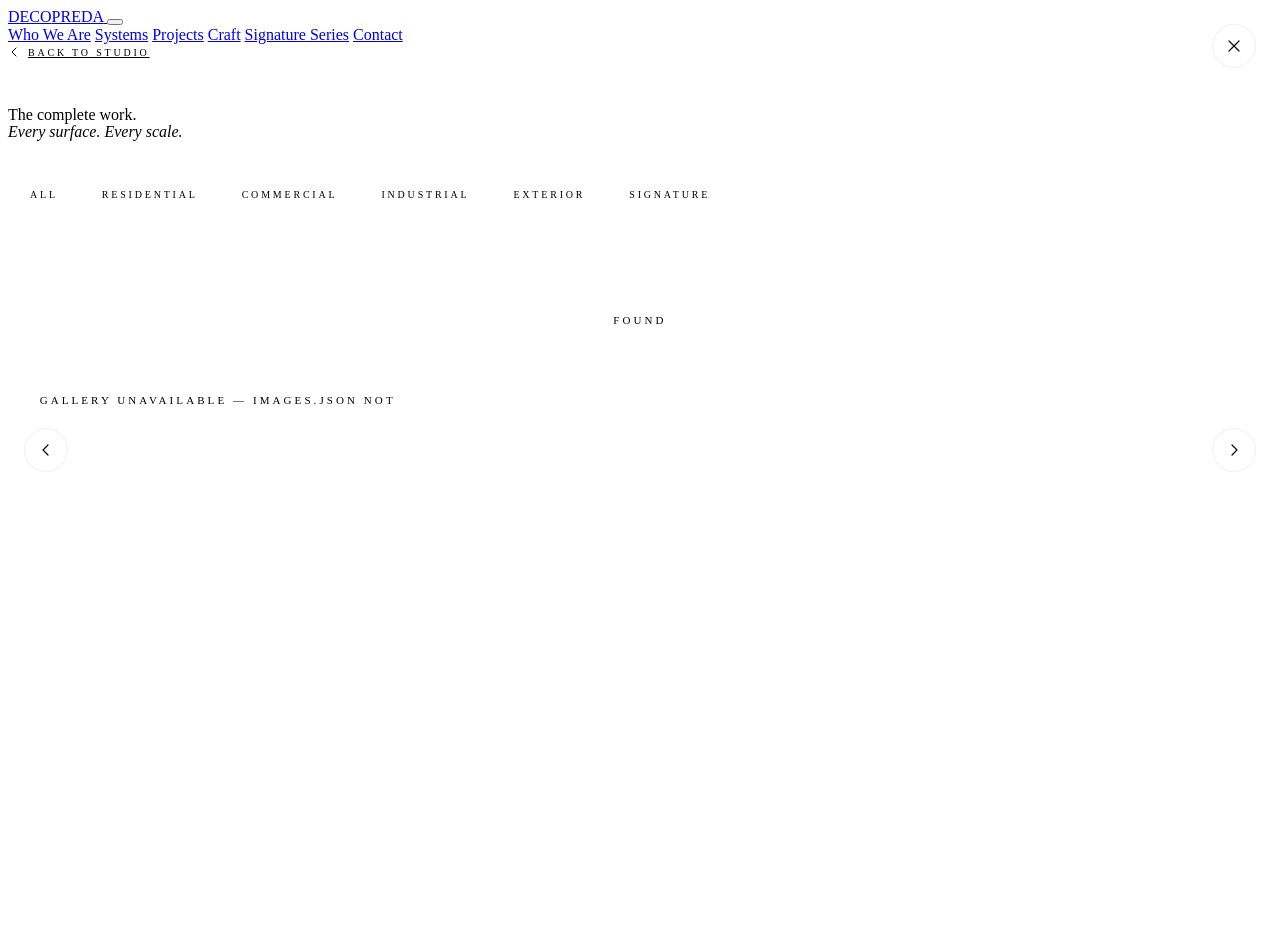
==== gallery.html @ 12a3f570 "Update gallery.html" ====
<!DOCTYPE html>
<html lang="en">
<head>
  <meta charset="UTF-8" />
  <meta name="viewport" content="width=device-width, initial-scale=1.0" />
  <meta name="description" content="Deco Preda — Full portfolio gallery. Microcement, resin systems, stone carpet across residential, commercial and industrial applications." />
  <title>Gallery — Deco Preda</title>
  <link rel="preconnect" href="https://fonts.googleapis.com" />
  <link rel="preconnect" href="https://fonts.gstatic.com" crossorigin />
  <link href="https://fonts.googleapis.com/css2?family=Cormorant+Garamond:ital,wght@0,200;0,300;0,400;1,200;1,300;1,400&family=Jost:wght@200;300;400&display=swap" rel="stylesheet" />
  <link rel="stylesheet" href="style.css" />
  <style>
    body { cursor: auto; }
    a, button { cursor: auto; }
    .gal-page {
      background: var(--ivory);
      min-height: 100vh;
      padding-top: calc(var(--nav-h) + clamp(40px, 5vw, 64px));
      padding-bottom: var(--s-2xl);
    }
    .gal-head {
      max-width: var(--max);
      margin-inline: auto;
      padding-inline: var(--gut);
      margin-bottom: clamp(40px, 5vw, 64px);
    }
    .gal-back {
      display: inline-flex;
      align-items: center;
      gap: 8px;
      font-family: var(--sans);
      font-weight: 300;
      font-size: 10px;
      letter-spacing: 0.28em;
      text-transform: uppercase;
      color: var(--stone-l);
      margin-bottom: clamp(24px, 3vw, 40px);
      transition: color var(--dur-fast), gap var(--dur-mid) var(--ease);
    }
    .gal-back:hover { color: var(--ink); gap: 12px; }
    .gal-head__title {
      font-family: var(--serif);
      font-weight: 300;
      font-size: var(--t-h2);
      line-height: 1.05;
      color: var(--ink);
      margin-bottom: clamp(24px, 3vw, 36px);
    }
    .gal-head__title em { font-style: italic; color: var(--stone); }
    .gal-filters {
      display: flex;
      align-items: center;
      gap: 0;
      flex-wrap: wrap;
      border-bottom: 1px solid var(--sand);
    }
    .gal-filter {
      position: relative;
      padding: 12px 22px;
      font-family: var(--sans);
      font-weight: 300;
      font-size: 10px;
      letter-spacing: 0.28em;
      text-transform: uppercase;
      color: var(--stone-l);
      background: transparent;
      border: none;
      transition: color var(--dur-fast);
      cursor: pointer;
    }
    .gal-filter::after {
      content: '';
      position: absolute;
      bottom: -1px;
      left: 0;
      width: 0;
      height: 1px;
      background: var(--ink);
      transition: width var(--dur-mid) var(--ease);
    }
    .gal-filter:hover { color: var(--ink); }
    .gal-filter.active { color: var(--ink); }
    .gal-filter.active::after { width: 100%; }
    .gal-count {
      margin-left: auto;
      font-family: var(--sans);
      font-weight: 200;
      font-size: 10px;
      letter-spacing: 0.18em;
      color: var(--stone-l);
      padding: 12px 0;
    }
    .gal-grid {
      max-width: var(--max);
      margin-inline: auto;
      padding-inline: var(--gut);
      padding-top: clamp(24px, 3vw, 40px);
      columns: 3;
      column-gap: 3px;
    }
    .gal-item {
      break-inside: avoid;
      margin-bottom: 3px;
      position: relative;
      overflow: hidden;
      cursor: pointer;
    }
    .gal-item[data-hidden="true"] { display: none; }
    .gal-swatch {
      display: block;
      width: 100%;
      height: auto;
      transition: transform 0.9s cubic-bezier(0.22, 1, 0.36, 1);
    }
    .gal-item:hover .gal-swatch { transform: scale(1.04); }
    .gal-item__over {
      position: absolute;
      inset: 0;
      background: rgba(15, 14, 12, 0);
      display: flex;
      flex-direction: column;
      justify-content: flex-end;
      padding: 20px;
      transition: background var(--dur-mid) var(--ease);
    }
    .gal-item:hover .gal-item__over { background: rgba(15, 14, 12, 0.42); }
    .gal-item__name {
      font-family: var(--sans);
      font-weight: 300;
      font-size: 10px;
      letter-spacing: 0.22em;
      text-transform: uppercase;
      color: rgba(246, 243, 238, 0);
      transform: translateY(8px);
      transition: color var(--dur-mid) var(--ease), transform var(--dur-mid) var(--ease);
    }
    .gal-item__mat {
      font-family: var(--sans);
      font-weight: 200;
      font-size: 9px;
      letter-spacing: 0.18em;
      text-transform: uppercase;
      color: rgba(183, 174, 163, 0);
      transform: translateY(8px);
      transition: color var(--dur-mid) var(--ease) 0.05s, transform var(--dur-mid) var(--ease) 0.05s;
      margin-top: 4px;
    }
    .gal-item:hover .gal-item__name { color: rgba(246, 243, 238, 0.95); transform: translateY(0); }
    .gal-item:hover .gal-item__mat  { color: rgba(183, 174, 163, 0.75); transform: translateY(0); }
    .gal-item__expand {
      position: absolute;
      top: 16px;
      right: 16px;
      width: 28px;
      height: 28px;
      border: 1px solid rgba(246, 243, 238, 0);
      border-radius: 50%;
      display: flex;
      align-items: center;
      justify-content: center;
      color: rgba(246, 243, 238, 0);
      transition: all var(--dur-mid) var(--ease);
    }
    .gal-item:hover .gal-item__expand {
      border-color: rgba(246, 243, 238, 0.5);
      color: rgba(246, 243, 238, 0.9);
    }
    .gal-loading {
      grid-column: 1/-1;
      text-align: center;
      padding: 80px 20px;
      font-family: var(--sans);
      font-weight: 200;
      font-size: 11px;
      letter-spacing: 0.28em;
      text-transform: uppercase;
      color: var(--stone-l);
    }
    @media (max-width: 900px) { .gal-grid { columns: 2; } }
    @media (max-width: 500px) { .gal-grid { columns: 1; } }

    /* LIGHTBOX */
    .lightbox {
      position: fixed;
      inset: 0;
      z-index: 9000;
      background: rgba(10, 9, 8, 0);
      display: flex;
      align-items: center;
      justify-content: center;
      padding: var(--s-lg);
      pointer-events: none;
      transition: background 0.4s var(--ease);
    }
    .lightbox.open { background: rgba(10, 9, 8, 0.92); pointer-events: all; }
    .lb-inner {
      position: relative;
      max-width: 900px;
      width: 100%;
      opacity: 0;
      transform: scale(0.96);
      transition: opacity 0.4s var(--ease), transform 0.4s var(--ease);
    }
    .lightbox.open .lb-inner { opacity: 1; transform: scale(1); }
    .lb-surface { display: block; width: 100%; border: none; }
    .lb-meta {
      display: flex;
      align-items: baseline;
      justify-content: space-between;
      padding: 16px 0 0;
    }
    .lb-name {
      font-family: var(--serif);
      font-weight: 300;
      font-size: clamp(20px, 2.5vw, 28px);
      color: var(--dark-text);
    }
    .lb-mat {
      font-family: var(--sans);
      font-weight: 200;
      font-size: 10px;
      letter-spacing: 0.32em;
      text-transform: uppercase;
      color: var(--dark-muted);
    }
    .lb-close {
      position: fixed;
      top: 24px;
      right: 24px;
      width: 44px;
      height: 44px;
      display: flex;
      align-items: center;
      justify-content: center;
      border: 1px solid rgba(183, 174, 163, 0.2);
      border-radius: 50%;
      color: var(--dark-muted);
      background: transparent;
      transition: border-color var(--dur-fast), color var(--dur-fast);
      cursor: pointer;
    }
    .lb-close:hover { border-color: rgba(183, 174, 163, 0.6); color: var(--dark-text); }
    .lb-nav {
      position: fixed;
      top: 50%;
      transform: translateY(-50%);
      width: 44px;
      height: 44px;
      display: flex;
      align-items: center;
      justify-content: center;
      border: 1px solid rgba(183, 174, 163, 0.2);
      border-radius: 50%;
      color: var(--dark-muted);
      background: transparent;
      transition: border-color var(--dur-fast), color var(--dur-fast);
      cursor: pointer;
    }
    .lb-nav:hover { border-color: rgba(183, 174, 163, 0.6); color: var(--dark-text); }
    .lb-prev { left: 24px; }
    .lb-next { right: 24px; }
    .lb-counter {
      position: fixed;
      bottom: 24px;
      left: 50%;
      transform: translateX(-50%);
      font-family: var(--sans);
      font-weight: 200;
      font-size: 10px;
      letter-spacing: 0.28em;
      color: var(--dark-muted);
    }
  </style>
</head>
<body>

  <nav class="nav on-light" id="nav" aria-label="Primary">
    <a href="index.html" class="nav__wordmark" aria-label="Deco Preda home">
      DECO<span class="nav__wordmark-thin">PREDA</span>
    </a>
    <button class="nav__burger" id="navBurger" aria-label="Open menu" aria-expanded="false" aria-controls="navPanel">
      <span></span><span></span>
    </button>
    <div class="nav__panel" id="navPanel" aria-hidden="true">
      <a href="index.html#who-we-are"  class="nav__item" data-cursor="link">Who We Are</a>
      <a href="index.html#systems"     class="nav__item" data-cursor="link">Systems</a>
      <a href="index.html#projects"    class="nav__item" data-cursor="link">Projects</a>
      <a href="index.html#craft"       class="nav__item" data-cursor="link">Craft</a>
      <a href="signature-series.html"  class="nav__item" data-cursor="link">Signature Series</a>
      <a href="index.html#contact"     class="nav__item nav__item--cta" data-cursor="link">Contact</a>
    </div>
  </nav>

  <main class="gal-page">
    <div class="gal-head">
      <a href="index.html" class="gal-back">
        <svg width="12" height="12" viewBox="0 0 12 12" fill="none">
          <path d="M8 2L4 6L8 10" stroke="currentColor" stroke-width="1" stroke-linecap="round" stroke-linejoin="round"/>
        </svg>
        Back to studio
      </a>

      <h1 class="gal-head__title">
        The complete work.<br>
        <em>Every surface. Every scale.</em>
      </h1>

      <div class="gal-filters" role="tablist" aria-label="Filter by space">
        <button class="gal-filter active" data-filter="all"        role="tab" aria-selected="true"  type="button">All</button>
        <button class="gal-filter"        data-filter="residential" role="tab" aria-selected="false" type="button">Residential</button>
        <button class="gal-filter"        data-filter="commercial"  role="tab" aria-selected="false" type="button">Commercial</button>
        <button class="gal-filter"        data-filter="industrial"  role="tab" aria-selected="false" type="button">Industrial</button>
        <button class="gal-filter"        data-filter="exterior"    role="tab" aria-selected="false" type="button">Exterior</button>
        <button class="gal-filter"        data-filter="signature"   role="tab" aria-selected="false" type="button">Signature</button>
        <span class="gal-count" id="galCount"></span>
      </div>
    </div>

    <div class="gal-grid" id="galGrid" role="list">
      <div class="gal-loading" id="galLoading">Loading gallery&hellip;</div>
    </div>
  </main>

  <!-- LIGHTBOX -->
  <div class="lightbox" id="lightbox" role="dialog" aria-modal="true" aria-label="Image detail view">
    <div class="lb-inner" id="lbInner">
      <img class="lb-surface" id="lbSurface" src="" alt="" />
      <div class="lb-meta">
        <span class="lb-name" id="lbName"></span>
        <span class="lb-mat"  id="lbMat"></span>
      </div>
    </div>
    <button class="lb-close" id="lbClose" aria-label="Close">
      <svg width="14" height="14" viewBox="0 0 14 14" fill="none"><path d="M2 2l10 10M12 2L2 12" stroke="currentColor" stroke-width="1.2" stroke-linecap="round"/></svg>
    </button>
    <button class="lb-nav lb-prev" id="lbPrev" aria-label="Previous">
      <svg width="14" height="14" viewBox="0 0 14 14" fill="none"><path d="M9 2L4 7L9 12" stroke="currentColor" stroke-width="1.2" stroke-linecap="round" stroke-linejoin="round"/></svg>
    </button>
    <button class="lb-nav lb-next" id="lbNext" aria-label="Next">
      <svg width="14" height="14" viewBox="0 0 14 14" fill="none"><path d="M5 2L10 7L5 12" stroke="currentColor" stroke-width="1.2" stroke-linecap="round" stroke-linejoin="round"/></svg>
    </button>
    <span class="lb-counter" id="lbCounter"></span>
  </div>

  <script>
  'use strict';

  const EXPAND_ICON = `<svg width="12" height="12" viewBox="0 0 12 12" fill="none"><path d="M2 2h3M2 2v3M10 2H7M10 2v3M2 10h3M2 10V7M10 10H7M10 10V7" stroke="currentColor" stroke-width="1" stroke-linecap="round"/></svg>`;

  let allItems = [];

  /* ── Flatten JSON into a flat array of image objects ── */
  function flattenData(data) {
    const items = [];

    function addItems(arr, filter) {
      if (!Array.isArray(arr)) return;
      arr.forEach(img => {
        items.push({
          src:      img.src,
          name:     img.name     || '',
          material: img.material || '',
          location: img.location || '',
          filter:   filter
        });
      });
    }

    /* residential */
    if (data.residential) {
      Object.values(data.residential).forEach(arr => addItems(arr, 'residential'));
    }
    /* commercial */
    if (data.commercial) {
      Object.values(data.commercial).forEach(arr => addItems(arr, 'commercial'));
    }
    /* industrial */
    if (Array.isArray(data.industrial)) {
      addItems(data.industrial, 'industrial');
    }
    /* exterior */
    if (data.exterior) {
      Object.values(data.exterior).forEach(arr => addItems(arr, 'exterior'));
    }
    /* signature */
    if (Array.isArray(data.signature)) {
      addItems(data.signature, 'signature');
    }

    return items;
  }

  /* ── Build a single gallery card ── */
  function buildCard(img) {
    const div = document.createElement('div');
    div.className   = 'gal-item';
    div.role        = 'listitem';
    div.tabIndex    = 0;
    div.dataset.filter   = img.filter;
    div.dataset.hidden   = 'false';
    div.dataset.name     = img.name;
    div.dataset.material = img.material;
    div.dataset.location = img.location;
    div.dataset.src      = img.src;

    div.innerHTML = `
      <img
        class="gal-swatch"
        src="images/${img.src}"
        alt="${img.name}"
        loading="lazy"
        decoding="async"
      />
      <div class="gal-item__over">
        <div class="gal-item__expand">${EXPAND_ICON}</div>
        <span class="gal-item__name">${img.name}</span>
        <span class="gal-item__mat">${img.material}</span>
      </div>`;

    return div;
  }

  /* ── Render gallery from JSON ── */
  async function initGallery() {
    const grid    = document.getElementById('galGrid');
    const loading = document.getElementById('galLoading');

    try {
      const res  = await fetch('images.json');
      if (!res.ok) throw new Error('images.json not found');
      const data = await res.json();

      allItems = flattenData(data);

      loading.remove();

      allItems.forEach(img => {
        const card = buildCard(img);
        grid.appendChild(card);
        card.addEventListener('click',   () => openLightbox(card));
        card.addEventListener('keydown', e => { if (e.key === 'Enter' || e.key === ' ') openLightbox(card); });
      });

      updateCount();

    } catch (err) {
      loading.textContent = 'Gallery unavailable — ' + err.message;
      console.error(err);
    }
  }

  /* ── Filter logic ── */
  const filterBtns = document.querySelectorAll('.gal-filter');
  const countEl    = document.getElementById('galCount');

  function getItems() {
    return Array.from(document.querySelectorAll('.gal-item'));
  }

  function updateCount() {
    const visible = getItems().filter(i => i.dataset.hidden !== 'true').length;
    countEl.textContent = visible + ' project' + (visible !== 1 ? 's' : '');
  }

  filterBtns.forEach(btn => {
    btn.addEventListener('click', () => {
      filterBtns.forEach(b => { b.classList.remove('active'); b.setAttribute('aria-selected', 'false'); });
      btn.classList.add('active');
      btn.setAttribute('aria-selected', 'true');

      const f = btn.dataset.filter;
      getItems().forEach(item => {
        const show = f === 'all' || item.dataset.filter === f;
        item.dataset.hidden = show ? 'false' : 'true';
      });
      updateCount();
    });
  });

  /* ── Lightbox ── */
  const lb      = document.getElementById('lightbox');
  const lbSurf  = document.getElementById('lbSurface');
  const lbName  = document.getElementById('lbName');
  const lbMat   = document.getElementById('lbMat');
  const lbClose = document.getElementById('lbClose');
  const lbPrev  = document.getElementById('lbPrev');
  const lbNext  = document.getElementById('lbNext');
  const lbCnt   = document.getElementById('lbCounter');

  let visibleItems = [];
  let lbCurrent    = 0;

  function getVisible() {
    return getItems().filter(i => i.dataset.hidden !== 'true');
  }

  function openLightbox(item) {
    visibleItems = getVisible();
    lbCurrent    = visibleItems.indexOf(item);
    renderLb();
    lb.classList.add('open');
    document.body.style.overflow = 'hidden';
  }

  function closeLightbox() {
    lb.classList.remove('open');
    document.body.style.overflow = '';
  }

  function renderLb() {
    const item = visibleItems[lbCurrent];
    lbSurf.src = 'images/' + item.dataset.src;
    lbSurf.alt = item.dataset.name;
    lbName.textContent = item.dataset.name;
    lbMat.textContent  = item.dataset.material + (item.dataset.location ? ' · ' + item.dataset.location : '');
    lbCnt.textContent  = (lbCurrent + 1) + ' / ' + visibleItems.length;
  }

  lbClose.addEventListener('click', closeLightbox);
  lbPrev.addEventListener('click', () => { lbCurrent = (lbCurrent - 1 + visibleItems.length) % visibleItems.length; renderLb(); });
  lbNext.addEventListener('click', () => { lbCurrent = (lbCurrent + 1) % visibleItems.length; renderLb(); });
  lb.addEventListener('click', e => { if (e.target === lb) closeLightbox(); });

  document.addEventListener('keydown', e => {
    if (!lb.classList.contains('open')) return;
    if (e.key === 'Escape')     closeLightbox();
    if (e.key === 'ArrowLeft')  { lbCurrent = (lbCurrent - 1 + visibleItems.length) % visibleItems.length; renderLb(); }
    if (e.key === 'ArrowRight') { lbCurrent = (lbCurrent + 1) % visibleItems.length; renderLb(); }
  });

  let tsX = 0;
  lb.addEventListener('touchstart', e => { tsX = e.changedTouches[0].clientX; }, { passive: true });
  lb.addEventListener('touchend',   e => {
    const dx = e.changedTouches[0].clientX - tsX;
    if (Math.abs(dx) > 50) {
      lbCurrent = dx < 0
        ? (lbCurrent + 1) % visibleItems.length
        : (lbCurrent - 1 + visibleItems.length) % visibleItems.length;
      renderLb();
    }
  }, { passive: true });

  /* ── Init ── */
  initGallery();
  </script>

</body>
</html>
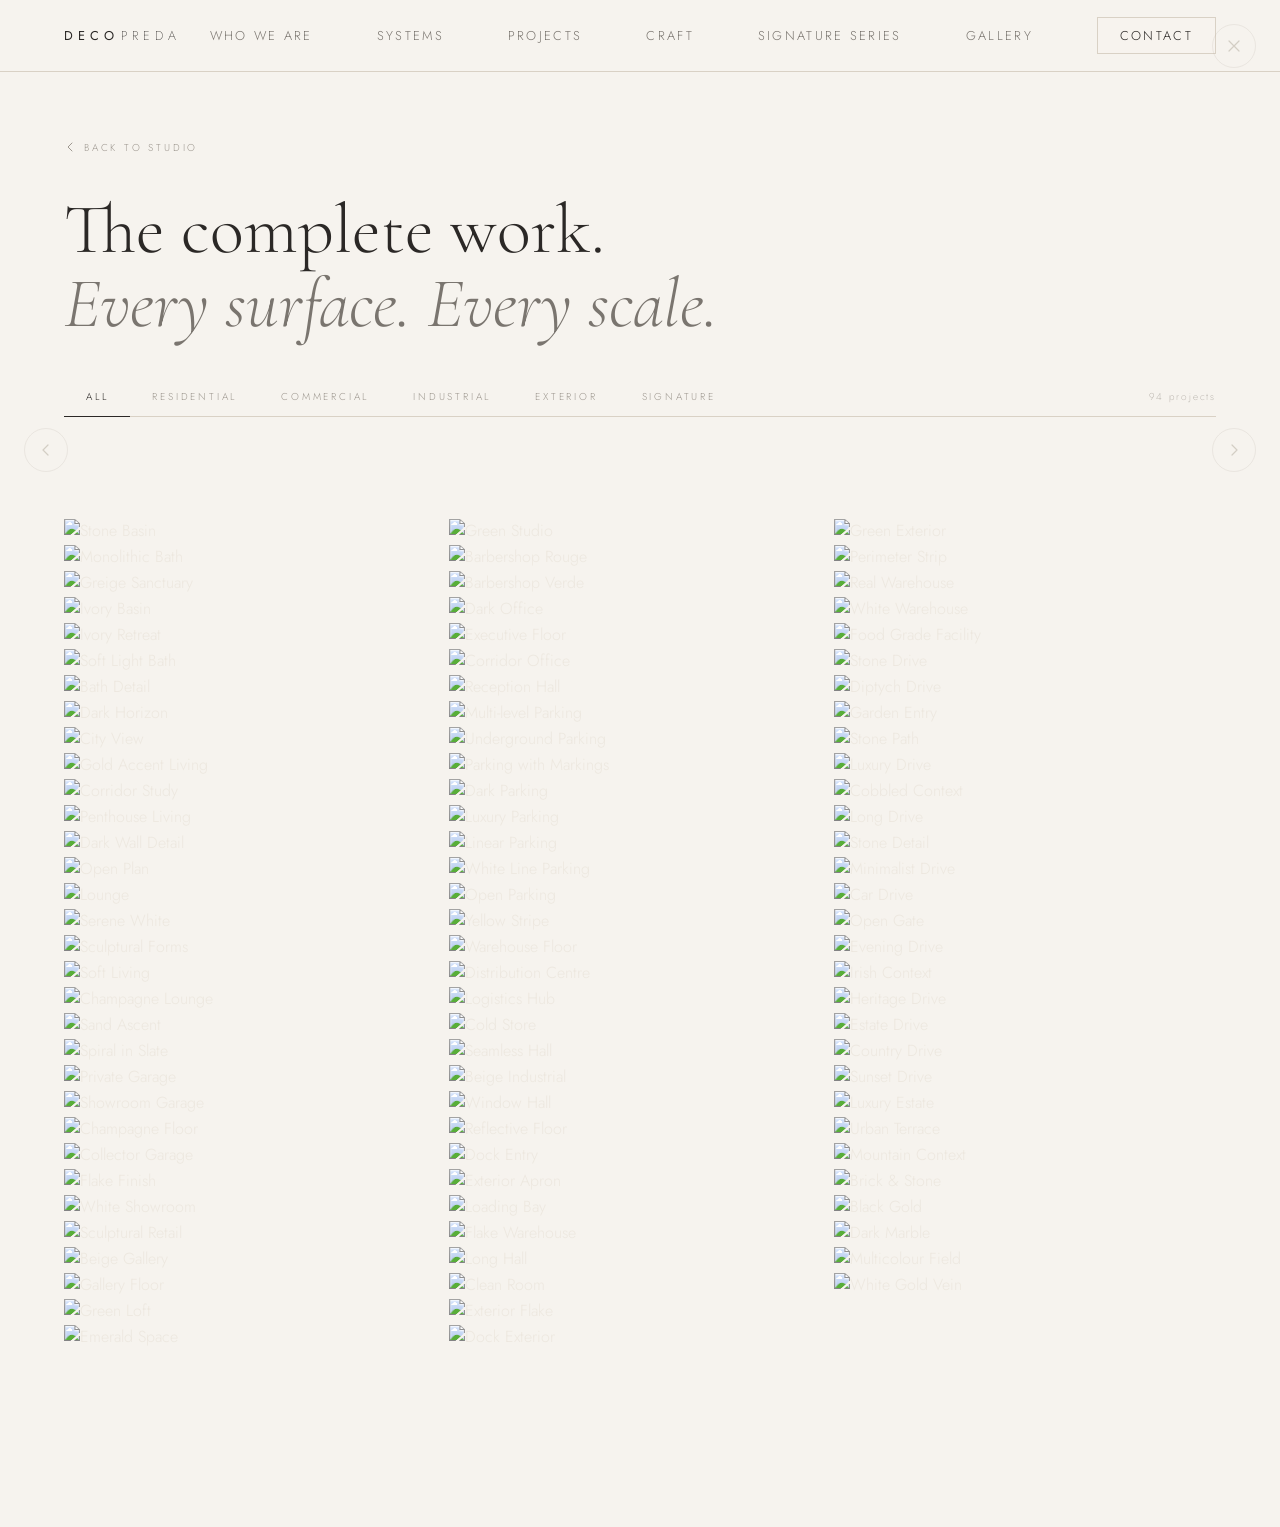
==== commit fb2d3ecd: "Update gallery.html" ====
--- a/gallery.html
+++ b/gallery.html
@@ -4,6 +4,17 @@
   <meta charset="UTF-8" />
   <meta name="viewport" content="width=device-width, initial-scale=1.0" />
   <meta name="description" content="Deco Preda — Full portfolio gallery. Microcement, resin systems, stone carpet across residential, commercial and industrial applications." />
+  <!-- Open Graph -->
+  <meta property="og:type"        content="website" />
+  <meta property="og:title"       content="Gallery — Deco Preda" />
+  <meta property="og:description" content="Portfolio of completed surface projects — residential, commercial, industrial and exterior." />
+  <meta property="og:image"       content="https://predaecaterina01.github.io/images/residential/bathroom/mc-ivory-bathroom-01.webp" />
+  <meta property="og:url"         content="https://predaecaterina01.github.io/gallery.html" />
+  <!-- Twitter / X -->
+  <meta name="twitter:card"        content="summary_large_image" />
+  <meta name="twitter:title"       content="Gallery — Deco Preda" />
+  <meta name="twitter:description" content="Portfolio of completed surface projects — residential, commercial, industrial and exterior." />
+  <meta name="twitter:image"       content="https://predaecaterina01.github.io/images/residential/bathroom/mc-ivory-bathroom-01.webp" />
   <title>Gallery — Deco Preda</title>
   <link rel="preconnect" href="https://fonts.googleapis.com" />
   <link rel="preconnect" href="https://fonts.gstatic.com" crossorigin />
@@ -287,6 +298,7 @@
       <a href="index.html#projects"    class="nav__item" data-cursor="link">Projects</a>
       <a href="index.html#craft"       class="nav__item" data-cursor="link">Craft</a>
       <a href="signature-series.html"  class="nav__item" data-cursor="link">Signature Series</a>
+      <a href="gallery.html"           class="nav__item" data-cursor="link">Gallery</a>
       <a href="index.html#contact"     class="nav__item nav__item--cta" data-cursor="link">Contact</a>
     </div>
   </nav>
--- a/style.css
+++ b/style.css
@@ -0,0 +1,3034 @@
+/* ════════════════════════════════════════════════════════════
+   DECO PREDA — style.css
+   Architectural Surface Atelier
+   Dark cinematic → warm architectural transition
+   ════════════════════════════════════════════════════════════ */
+
+
+/* ──────────────────────────────────────────
+   1. TOKENS
+────────────────────────────────────────── */
+:root {
+
+  /* Warm light palette */
+  --ivory:         #F6F3EE;
+  --ivory-2:       #ECE6DD;
+  --ivory-3:       #E4DDD3;
+  --sand:          #D9D1C5;
+  --taupe:         #8A8178;
+  --taupe-d:       #7A736A;
+  --stone:         #7A756F;
+  --stone-l:       #9E9890;
+  --ink:           #2B2826;
+
+  /* Dark cinematic palette */
+  --dark-bg:       #0F0E0C;
+  --dark-mid:      #1A1915;
+  --dark-surface:  #231F1A;
+  --dark-rule:     rgba(183, 174, 163, 0.12);
+  --dark-text:     rgba(236, 230, 221, 0.92);
+  --dark-muted:    rgba(183, 174, 163, 0.55);
+
+  /* Type */
+  --serif:  'Cormorant Garamond', 'Georgia', serif;
+  --sans:   'Jost', system-ui, sans-serif;
+
+  /* Fluid type */
+  --t-hero:   clamp(38px,  5.5vw,  80px);
+  --t-h2:     clamp(38px,  5.5vw,  80px);
+  --t-h3:     clamp(26px,  3vw,    44px);
+  --t-lg:     clamp(17px,  1.7vw,  22px);
+  --t-base:   clamp(14px,  1.3vw,  16px);
+  --t-sm:     clamp(11px,  1vw,    13px);
+  --t-xs:     clamp(11px,  1vw,  13px);
+
+  /* Spacing */
+  --s-xs:  8px;
+  --s-sm: 16px;
+  --s-md: 32px;
+  --s-lg: 64px;
+  --s-xl: clamp(80px, 10vw, 140px);
+  --s-2xl: clamp(120px, 14vw, 200px);
+
+  /* Layout */
+  --max:    1440px;
+  --gut:    clamp(24px, 5vw, 88px);
+  --nav-h:  72px;
+
+  /* Motion */
+  --ease:       cubic-bezier(0.22, 1, 0.36, 1);
+  --ease-slow:  cubic-bezier(0.16, 1, 0.3, 1);
+  --dur-fast:   0.25s;
+  --dur-mid:    0.5s;
+  --dur-slow:   0.9s;
+  --dur-xslow:  1.4s;
+}
+
+
+/* ──────────────────────────────────────────
+   2. RESET
+────────────────────────────────────────── */
+*, *::before, *::after {
+  box-sizing: border-box;
+  margin: 0;
+  padding: 0;
+}
+
+html {
+  font-size: 16px;
+  scroll-behavior: smooth;
+  -webkit-text-size-adjust: 100%;
+}
+
+body {
+  font-family: var(--sans);
+  font-weight: 300;
+  background: var(--dark-bg);
+  color: var(--dark-text);
+  overflow-x: hidden;
+  -webkit-font-smoothing: antialiased;
+  cursor: none;
+}
+
+body.light-body {
+  background: var(--ivory);
+  color: var(--ink);
+}
+
+a, button { cursor: none; }
+a  { text-decoration: none; color: inherit; }
+ul { list-style: none; }
+address { font-style: normal; }
+img, picture { display: block; max-width: 100%; }
+
+button {
+  font: inherit;
+  background: none;
+  border: none;
+  cursor: none;
+}
+
+
+/* ──────────────────────────────────────────
+   3. LAYOUT WRAP
+────────────────────────────────────────── */
+.wrap {
+  max-width: var(--max);
+  margin-inline: auto;
+  padding-inline: var(--gut);
+}
+
+
+/* ──────────────────────────────────────────
+   4. SCROLL PROGRESS
+────────────────────────────────────────── */
+.progress {
+  position: fixed;
+  top: 0; left: 0;
+  height: 2px;
+  width: 0%;
+  background: var(--taupe-d);
+  z-index: 9999;
+  pointer-events: none;
+  transition: width 0.06s linear;
+}
+
+
+/* ──────────────────────────────────────────
+   5. CUSTOM CURSOR
+────────────────────────────────────────── */
+.cursor {
+  position: fixed;
+  top: 0; left: 0;
+  pointer-events: none;
+  z-index: 9000;
+  mix-blend-mode: exclusion;
+}
+
+.cursor__ring {
+  position: absolute;
+  width: 24px; height: 24px;
+  border: 1px solid rgba(183, 174, 163, 0.6);
+  border-radius: 50%;
+  transform: translate(-50%, -50%);
+  transition: width var(--dur-mid) var(--ease),
+              height var(--dur-mid) var(--ease),
+              border-color var(--dur-mid) var(--ease),
+              background var(--dur-mid) var(--ease);
+}
+
+.cursor__dot {
+  position: absolute;
+  width: 4px; height: 4px;
+  background: var(--taupe);
+  border-radius: 50%;
+  transform: translate(-50%, -50%);
+  transition: transform var(--dur-fast);
+  z-index: 1;
+}
+
+.cursor.hovering .cursor__ring {
+  width: 40px; height: 40px;
+  border: none;
+  background: rgba(183, 174, 163, 0.10);
+}
+
+.cursor.hovering .cursor__dot {
+  transform: translate(-50%, -50%) scale(1);
+}
+
+
+/* ──────────────────────────────────────────
+   6. LOADER
+────────────────────────────────────────── */
+.loader {
+  position: fixed;
+  inset: 0;
+  background: var(--dark-bg);
+  z-index: 9100;
+  display: flex;
+  align-items: center;
+  justify-content: center;
+  transition: opacity 1s var(--ease), visibility 1s;
+}
+
+.loader.out {
+  opacity: 0;
+  visibility: hidden;
+  pointer-events: none;
+}
+
+.loader__body {
+  text-align: center;
+  display: flex;
+  flex-direction: column;
+  align-items: center;
+  gap: var(--s-md);
+}
+
+.loader__mark {
+  font-family: var(--serif);
+  font-weight: 300;
+  font-size: clamp(36px, 5vw, 56px);
+  letter-spacing: 0.15em;
+  color: var(--dark-text);
+  opacity: 0;
+  animation: fadeUp 0.7s var(--ease) 0.2s forwards;
+}
+
+.loader__line {
+  width: 120px; height: 1px;
+  background: rgba(255,255,255,0.08);
+}
+
+.loader__fill {
+  height: 100%;
+  width: 0%;
+  background: var(--taupe);
+  animation: fill 1.3s var(--ease-slow) 0.5s forwards;
+}
+
+.loader__sub {
+  font-family: var(--sans);
+  font-weight: 200;
+  font-size: var(--t-xs);
+  letter-spacing: 0.5em;
+  text-transform: uppercase;
+  color: rgba(236, 230, 221, 0.85);
+  opacity: 0;
+  animation: fadeUp 0.7s var(--ease) 0.6s forwards;
+}
+
+@keyframes fill     { to { width: 100%; } }
+@keyframes fadeUp   { from { opacity:0; transform:translateY(14px); } to { opacity:1; transform:translateY(0); } }
+@keyframes fadeDown { from { opacity:0; transform:translateY(-10px); } to { opacity:1; transform:translateY(0); } }
+
+
+/* ──────────────────────────────────────────
+   7. NAVIGATION
+────────────────────────────────────────── */
+.nav {
+  position: fixed;
+  top: 0; left: 0; right: 0;
+  height: var(--nav-h);
+  display: flex;
+  align-items: center;
+  justify-content: space-between;
+  padding-inline: var(--gut);
+  z-index: 1000;
+  transition: background var(--dur-mid) var(--ease),
+              border-color var(--dur-mid);
+  border-bottom: 1px solid transparent;
+}
+
+.nav.on-dark {
+  background: linear-gradient(
+    to bottom,
+    rgba(10, 9, 8, 0.55) 0%,
+    rgba(10, 9, 8, 0.18) 70%,
+    transparent 100%
+  );
+}
+
+.nav.on-light {
+  background: rgba(246, 243, 238, 0.96);
+  backdrop-filter: blur(20px);
+  -webkit-backdrop-filter: blur(20px);
+  border-bottom-color: var(--sand);
+}
+
+.nav__wordmark {
+  font-family: var(--sans);
+  font-weight: 400;
+  font-size: var(--t-xs);
+  letter-spacing: 0.38em;
+  color: var(--dark-text);
+  transition: color var(--dur-mid);
+}
+
+.nav.on-light .nav__wordmark { color: var(--ink); }
+
+.nav__wordmark-thin {
+  font-weight: 200;
+  margin-left: 3px;
+}
+
+.nav__panel {
+  display: flex;
+  align-items: center;
+  gap: var(--s-lg);
+}
+
+.nav__item {
+  font-family: var(--sans);
+  font-weight: 300;
+  font-size: var(--t-xs);
+  letter-spacing: 0.18em;
+  text-transform: uppercase;
+  color: rgba(214, 204, 192, 0.85);
+  position: relative;
+  transition: color var(--dur-fast);
+}
+
+.nav__item::after {
+  content: '';
+  position: absolute;
+  bottom: -2px; left: 0;
+  width: 0; height: 1px;
+  background: var(--taupe-d);
+  transition: width var(--dur-mid) var(--ease);
+}
+
+.nav__item:hover { color: var(--dark-text); }
+.nav__item:hover::after { width: 100%; }
+
+.nav.on-light .nav__item        { color: var(--stone); }
+.nav.on-light .nav__item:hover  { color: var(--ink); }
+
+.nav__item--cta {
+  border: 1px solid rgba(214, 204, 192, 0.5);
+  padding: 8px 22px;
+  color: rgba(236, 230, 221, 0.95);
+  background: rgba(246, 243, 238, 0.08);
+  transition: background var(--dur-mid) var(--ease),
+              border-color var(--dur-mid),
+              color var(--dur-mid);
+}
+
+.nav__item--cta::after { display:none; }
+
+.nav__item--cta:hover {
+  background: var(--ivory);
+  border-color: var(--ivory);
+  color: var(--ink);
+}
+
+.nav.on-light .nav__item--cta {
+  border-color: var(--sand);
+  color: var(--ink);
+}
+
+.nav.on-light .nav__item--cta:hover {
+  background: var(--ink);
+  border-color: var(--ink);
+  color: var(--ivory);
+}
+
+.nav__burger {
+  display: none;
+  flex-direction: column;
+  gap: 7px;
+  padding: var(--s-xs);
+  z-index: 10;
+}
+
+.nav__burger span {
+  display: block;
+  width: 24px; height: 1px;
+  background: var(--dark-text);
+  transition: transform var(--dur-mid) var(--ease),
+              opacity var(--dur-fast),
+              background var(--dur-mid);
+}
+
+.nav.on-light .nav__burger span { background: var(--ink); }
+
+.nav__burger[aria-expanded="true"] span:first-child {
+  transform: translateY(8px) rotate(45deg);
+}
+.nav__burger[aria-expanded="true"] span:last-child {
+  transform: translateY(-8px) rotate(-45deg);
+}
+
+
+/* ──────────────────────────────────────────
+   8. INTRO — Dark cinematic hero
+────────────────────────────────────────── */
+.intro {
+  position: relative;
+  min-height: 100svh;
+  display: flex;
+  align-items: center;
+  overflow: hidden;
+  background: var(--dark-bg);
+}
+
+.intro__scene::after {
+  content: '';
+  position: absolute;
+  inset: 0;
+  background:
+    linear-gradient(
+      to right,
+      rgba(10, 9, 8, 0.85) 0%,    /* Întunecăm mai mult sub text */
+      rgba(10, 9, 8, 0.60) 30%,   /* Tranziție lină */
+      rgba(10, 9, 8, 0.10) 60%, 
+      transparent 100%
+    ),
+    linear-gradient(
+      to bottom,
+      rgba(10, 9, 8, 0.45) 0%,    /* Protecție pentru navigație */
+      transparent 25%,
+      transparent 75%,
+      rgba(10, 9, 8, 0.50) 100%   /* Protecție pentru scroll indicator */
+    );
+  pointer-events: none;
+}
+
+@keyframes breathe {
+  0%, 100% { transform: scale(1); }
+  50%       { transform: scale(1.03); }
+}
+
+.intro__layer--base,
+.intro__layer--mid { display: none; }
+
+.intro__scene {
+  background-image: url('images/hero.webp');
+  background-size: cover;
+  background-position: center;
+  position: absolute;
+  inset: 0;
+  animation: breathe 12s ease-in-out infinite;
+}
+
+.intro__scene::after {
+  content: '';
+  position: absolute;
+  inset: 0;
+  background:
+    linear-gradient(
+      to right,
+      rgba(10, 9, 8, 0.85) 0%,    /* Întunecăm mai mult sub text */
+      rgba(10, 9, 8, 0.60) 30%,   /* Tranziție lină */
+      rgba(10, 9, 8, 0.10) 60%, 
+      transparent 100%
+    ),
+    linear-gradient(
+      to bottom,
+      rgba(10, 9, 8, 0.45) 0%,    /* Protecție pentru navigație */
+      transparent 25%,
+      transparent 75%,
+      rgba(10, 9, 8, 0.50) 100%   /* Protecție pentru scroll indicator */
+    );
+  pointer-events: none;
+}
+
+.intro__rule-v--left { display: none; }
+
+.intro__layer--grain {
+  position: absolute;
+  inset: 0;
+  background-image:
+    url("data:image/svg+xml,%3Csvg xmlns='http://www.w3.org/2000/svg' width='512' height='512'%3E%3Cfilter id='n'%3E%3CfeTurbulence type='fractalNoise' baseFrequency='0.68' numOctaves='4' stitchTiles='stitch'/%3E%3CfeColorMatrix type='saturate' values='0.3'/%3E%3C/filter%3E%3Crect width='100%25' height='100%25' filter='url(%23n)' opacity='0.055'/%3E%3C/svg%3E");
+  opacity: 0.5;
+  mix-blend-mode: screen;
+}
+
+.intro__light {
+  position: absolute;
+  top: -20%;
+  right: 12%;
+  width: 1px;
+  height: 140%;
+  background: linear-gradient(
+    to bottom,
+    transparent 0%,
+    rgba(214, 196, 170, 0.04) 25%,
+    rgba(214, 196, 170, 0.08) 50%,
+    rgba(214, 196, 170, 0.04) 75%,
+    transparent 100%
+  );
+  transform: rotate(-8deg);
+  pointer-events: none;
+}
+
+.intro__light::after {
+  content: '';
+  position: absolute;
+  top: 0; left: 48px;
+  width: 1px;
+  height: 100%;
+  background: linear-gradient(
+    to bottom,
+    transparent 0%,
+    rgba(214, 196, 170, 0.03) 50%,
+    transparent 100%
+  );
+}
+
+.intro__rule-v {
+  position: absolute;
+  top: 10%;
+  width: 1px;
+  height: 50%;
+  background: linear-gradient(
+    to bottom,
+    transparent,
+    rgba(183, 174, 163, 0.15),
+    transparent
+  );
+  animation: ruleReveal 2s var(--ease) 2.2s both;
+}
+
+.intro__rule-v--left  { left: var(--gut); }
+.intro__rule-v--right { right: calc(var(--gut) + 60px); }
+
+@keyframes ruleReveal {
+  from { opacity: 0; transform: scaleY(0); }
+  to   { opacity: 1; transform: scaleY(1); }
+}
+
+.intro__content {
+  position: relative;
+  z-index: 2;
+  padding-inline: var(--gut);
+ padding-top: calc(var(--nav-h) + clamp(4px, 0.5vw, 8px));
+  max-width: var(--max);
+  margin-inline: auto;
+  width: 100%;
+  padding-bottom: clamp(48px, 6vw, 80px);
+}
+
+.intro__overline {
+  font-family: var(--sans);
+  font-weight: 200;
+  font-size: var(--t-xs);
+  letter-spacing: 0.45em;
+  text-transform: uppercase;
+  color: rgba(183, 174, 163, 0.75);
+  display: flex;
+  align-items: center;
+  gap: var(--s-sm);
+  margin-bottom: clamp(28px, 4vw, 48px);
+}
+
+.intro__title {
+  font-family: var(--serif);
+  font-weight: 200;
+  font-size: var(--t-hero);
+  line-height: 0.96;
+  color: var(--dark-text);
+  margin-bottom: clamp(28px, 4vw, 48px);
+  letter-spacing: -0.01em;
+}
+
+.intro__title-row {
+  display: block;
+  overflow: hidden;
+}
+
+.intro__title-row--italic {
+  font-style: italic;
+  font-weight: 200;
+  color: rgba(214, 196, 170, 0.65);
+}
+
+.intro__actions {
+  display: flex;
+  align-items: center;
+  gap: var(--s-md);
+  position: absolute;
+  bottom: clamp(24px, 4vw, 48px);
+  left: var(--gut);
+}
+
+.intro__scroll {
+  position: absolute;
+  bottom: var(--s-lg);
+  left: var(--gut);
+  z-index: 2;
+}
+
+.intro__scroll-line {
+  width: 1px;
+  height: 60px;
+  background: linear-gradient(to bottom, rgba(183,174,163,0.5), transparent);
+  animation: scrollBob 2.5s ease-in-out infinite;
+}
+
+@keyframes scrollBob {
+  0%, 100% { transform: scaleY(1); opacity: 0.4; }
+  50%       { transform: scaleY(1.2); opacity: 1; }
+}
+/* ============================================================
+   PANEL CAROUSEL SURFACE — FOOT
+   ============================================================ */
+
+.pcs__foot {
+  position: absolute;
+  bottom: 0;
+  left: 0;
+  right: 0;
+  padding: 2rem 1.5rem 1.25rem;
+  background: linear-gradient(to top, rgba(10,9,8,0.78) 0%, transparent 100%);
+  display: flex;
+  align-items: center;
+  justify-content: space-between;
+  gap: 1rem;
+  pointer-events: none;
+  z-index: 10;
+}
+
+.pcs__foot > * {
+  pointer-events: auto;
+}
+
+/* Explore pill link */
+.pcs__explore {
+  display: inline-flex;
+  align-items: center;
+  gap: 0.4em;
+  font-family: var(--font-ui);
+  font-size: 0.72rem;
+  font-weight: 500;
+  letter-spacing: 0.08em;
+  text-transform: uppercase;
+  color: #ece6dd;
+  border: 0.5px solid rgba(236,230,221,0.45);
+  border-radius: 100px;
+  padding: 0.45em 1em;
+  text-decoration: none;
+  transition: background var(--dur-mid) var(--ease),
+              border-color var(--dur-mid) var(--ease);
+  white-space: nowrap;
+}
+
+.pcs__explore:hover {
+  background: rgba(236,230,221,0.12);
+  border-color: rgba(236,230,221,0.75);
+}
+
+/* Nav row: dots + arrows */
+.pcs__nav-row {
+  display: flex;
+  align-items: center;
+  gap: 0.75rem;
+}
+
+/* Dots */
+.pcs__dots {
+  display: flex;
+  align-items: center;
+  gap: 0.35rem;
+}
+
+.pcs__dot {
+  width: 5px;
+  height: 5px;
+  border-radius: 50%;
+  background: rgba(236,230,221,0.35);
+  transition: background var(--dur-mid) var(--ease),
+              transform var(--dur-mid) var(--ease);
+  cursor: pointer;
+}
+
+.pcs__dot--active {
+  background: #ece6dd;
+  transform: scale(1.35);
+}
+
+/* Arrow buttons */
+.pcs__arrow {
+  width: 32px;
+  height: 32px;
+  border-radius: 50%;
+  border: 0.5px solid rgba(236,230,221,0.35);
+  background: transparent;
+  color: #ece6dd;
+  display: flex;
+  align-items: center;
+  justify-content: center;
+  cursor: pointer;
+  transition: background var(--dur-mid) var(--ease),
+              border-color var(--dur-mid) var(--ease);
+  padding: 0;
+  flex-shrink: 0;
+}
+
+.pcs__arrow:hover {
+  background: rgba(236,230,221,0.12);
+  border-color: rgba(236,230,221,0.75);
+}
+
+.pcs__arrow svg {
+  width: 14px;
+  height: 14px;
+  stroke: currentColor;
+  stroke-width: 1.5;
+  fill: none;
+  stroke-linecap: round;
+  stroke-linejoin: round;
+  display: block;
+}
+
+@media (max-width: 600px) {
+  .intro { min-height: 85svh; }
+ 
+}
+.intro__content {
+  position: relative;
+  padding-bottom: clamp(80px, 10vw, 120px);
+}
+
+/* ──────────────────────────────────────────
+   9. TRANSITION BAND
+────────────────────────────────────────── */
+.transition-band {
+  height: 72px;
+  background: linear-gradient(
+    to bottom,
+    var(--dark-bg)   0%,
+    #1e1b17         25%,
+    #3d3328         55%,
+    #8a7e72         78%,
+    #ECE6DD         100%
+  );
+  pointer-events: none;
+}
+
+
+/* ──────────────────────────────────────────
+   10. SECTION COMMON
+────────────────────────────────────────── */
+.section-head {
+  display: flex;
+  align-items: center;
+  gap: 14px;
+  margin-bottom: clamp(48px, 7vw, 80px);
+}
+
+.section-idx {
+  font-family: var(--sans);
+  font-weight: 200;
+  font-size: 11px;
+  letter-spacing: 0.08em;
+  color: var(--stone);
+}
+
+.section-rule {
+  display: block;
+  width: 40px; height: 1px;
+  background: var(--sand);
+}
+
+.section-label {
+  font-family: var(--sans);
+  font-weight: 300;
+  font-size: var(--t-xs);
+  letter-spacing: 0.4em;
+  text-transform: uppercase;
+  color: var(--stone);
+}
+
+.divider {
+  height: 1px;
+  background: var(--sand);
+  margin-block: var(--s-xl);
+}
+
+
+/* ──────────────────────────────────────────
+   11. BUTTONS
+────────────────────────────────────────── */
+.btn-ghost {
+  display: inline-flex;
+  align-items: center;
+  gap: 14px;
+  border: 1px solid rgba(183, 174, 163, 0.55);
+  padding: 15px 30px;
+  font-family: var(--sans);
+  font-weight: 300;
+  font-size: var(--t-xs);
+  letter-spacing: 0.22em;
+  text-transform: uppercase;
+  color: var(--dark-muted);
+  position: relative;
+  overflow: hidden;
+  transition: color var(--dur-mid) var(--ease),
+              border-color var(--dur-mid),
+              transform var(--dur-mid) var(--ease);
+}
+
+.btn-ghost::before {
+  content: '';
+  position: absolute;
+  inset: 0;
+  background: rgba(183, 174, 163, 0.08);
+  transform: scaleX(0);
+  transform-origin: left;
+  transition: transform var(--dur-mid) var(--ease);
+}
+
+.btn-ghost:hover {
+  color: var(--dark-text);
+  border-color: rgba(183, 174, 163, 0.5);
+  transform: translateY(-2px);
+}
+
+.btn-ghost:hover::before { transform: scaleX(1); }
+
+.btn-ghost__label,
+.btn-ghost__icon { position: relative; z-index: 1; }
+
+.btn-ghost__icon { transition: transform var(--dur-mid) var(--ease); }
+.btn-ghost:hover .btn-ghost__icon { transform: translateY(4px); }
+
+.btn-line {
+  display: inline-flex;
+  flex-direction: column;
+  gap: 6px;
+  font-family: var(--sans);
+  font-weight: 300;
+  font-size: var(--t-xs);
+  letter-spacing: 0.22em;
+  text-transform: uppercase;
+  color: var(--ink);
+  transition: color var(--dur-fast);
+}
+
+.btn-line__label { pointer-events: none; }
+
+.btn-line__line {
+  display: block;
+  height: 1px;
+  background: var(--taupe-d);
+  width: 40%;
+  transition: width var(--dur-mid) var(--ease);
+}
+
+.btn-line:hover { color: var(--stone); }
+.btn-line:hover .btn-line__line { width: 100%; }
+
+.btn-submit {
+  display: flex;
+  align-items: center;
+  gap: 14px;
+  width: 100%;
+  padding: 20px 32px;
+  background: var(--ink);
+  color: var(--ivory);
+  font-family: var(--sans);
+  font-weight: 300;
+  font-size: var(--t-xs);
+  letter-spacing: 0.22em;
+  text-transform: uppercase;
+  position: relative;
+  overflow: hidden;
+  transition: box-shadow var(--dur-mid) var(--ease),
+              transform var(--dur-mid) var(--ease);
+  justify-content: space-between;
+}
+
+.btn-submit::before {
+  content: '';
+  position: absolute;
+  inset: 0;
+  background: var(--taupe-d);
+  transform: scaleX(0);
+  transform-origin: left;
+  transition: transform var(--dur-mid) var(--ease);
+}
+
+.btn-submit__label,
+.btn-submit__arrow { position: relative; z-index: 1; }
+
+.btn-submit__arrow { transition: transform var(--dur-mid) var(--ease); }
+
+.btn-submit:hover::before { transform: scaleX(1); }
+.btn-submit:hover { transform: translateY(-2px); box-shadow: 0 16px 48px rgba(43,40,38,0.18); }
+.btn-submit:hover .btn-submit__arrow { transform: translateX(6px); }
+
+.link-arrow {
+  display: inline-flex;
+  align-items: center;
+  gap: 10px;
+  font-family: var(--sans);
+  font-weight: 300;
+  font-size: var(--t-xs);
+  letter-spacing: 0.18em;
+  text-transform: uppercase;
+  color: var(--stone);
+  transition: color var(--dur-fast), gap var(--dur-mid) var(--ease);
+  margin-top: var(--s-md);
+}
+
+.link-arrow::after { content: '→'; }
+.link-arrow:hover { color: var(--ink); gap: 16px; }
+
+
+/* ──────────────────────────────────────────
+   12. REVEAL ANIMATIONS
+────────────────────────────────────────── */
+.reveal {
+  opacity: 0;
+  transform: translateY(28px);
+  transition:
+    opacity var(--dur-slow) var(--ease),
+    transform var(--dur-slow) var(--ease);
+}
+
+.reveal.in {
+  opacity: 1;
+  transform: translateY(0);
+}
+
+.reveal-hero {
+  opacity: 0;
+  transform: translateY(20px);
+  transition:
+    opacity var(--dur-xslow) var(--ease-slow),
+    transform var(--dur-xslow) var(--ease-slow);
+}
+
+.reveal-hero.in {
+  opacity: 1;
+  transform: translateY(0);
+}
+
+
+/* ──────────────────────────────────────────
+   13. STATS
+────────────────────────────────────────── */
+.stats {
+  display: grid;
+  grid-template-columns: repeat(4, 1fr) repeat(3, auto);
+  align-items: center;
+  padding-top: var(--s-md);
+}
+
+.stat {
+  text-align: center;
+  padding-block: var(--s-sm);
+  padding-inline: var(--s-md);
+}
+
+.stat__n {
+  display: block;
+  font-family: var(--serif);
+  font-weight: 300;
+  font-size: clamp(40px, 4.5vw, 64px);
+  line-height: 1;
+  color: var(--ink);
+}
+
+.stat__denom {
+  font-family: var(--serif);
+  font-size: 0.5em;
+  color: var(--taupe-d);
+  vertical-align: super;
+  margin-left: 2px;
+}
+
+.stat__l {
+  font-family: var(--sans);
+  font-weight: 300;
+  font-size: var(--t-xs);
+  letter-spacing: 0.14em;
+  text-transform: uppercase;
+  color: var(--stone-l);
+  margin-top: 10px;
+}
+
+.stat__sep {
+  width: 1px;
+  height: 52px;
+  background: var(--sand);
+  align-self: center;
+}
+
+
+/* ──────────────────────────────────────────
+   14. WHO WE ARE — Accordion
+────────────────────────────────────────── */
+.who {
+  background: var(--ivory-2);
+  padding-block: var(--s-2xl);
+}
+
+.who__accordion {
+  display: grid;
+  grid-template-columns: 1fr 1fr;
+  gap: clamp(48px, 6vw, 100px);
+  margin-bottom: var(--s-xl);
+  align-items: start;
+}
+
+.who__accord-header {
+  display: flex;
+  flex-direction: column;
+  justify-content: flex-start;
+  padding-bottom: 0;
+  border-bottom: none;
+  position: sticky;
+  top: calc(var(--nav-h) + 32px);
+}
+.who__accord-right {
+  display: flex;
+  flex-direction: column;
+}
+
+@media (max-width: 1024px) {
+  .who__accordion {
+    grid-template-columns: 1fr;
+  }
+  .who__accord-header {
+    position: static;
+  }
+}
+.who__h {
+  font-family: var(--serif);
+  font-weight: 300;
+  font-size: var(--t-h2);
+  line-height: 1.08;
+  color: var(--ink);
+}
+
+.who__h em { font-style: italic; color: var(--stone); }
+
+/* Old trigger — hidden, replaced by inline */
+.who__trigger { display: none; }
+.who__trigger-line { display: none; }
+.who__trigger-arrow { display: none; }
+
+/* Teaser */
+.who__teaser {
+  padding-top: var(--s-md);
+  max-width: 780px;
+}
+
+.who__teaser--hidden {
+  display: none;
+}
+
+.who__teaser-text {
+  font-family: var(--serif);
+  font-weight: 300;
+  font-size: clamp(17px, 1.8vw, 22px);
+  color: var(--stone);
+  line-height: 1.7;
+}
+
+.who__teaser-ellipsis {
+  color: var(--taupe);
+  letter-spacing: 0.2em;
+}
+
+/* Trigger inline — după puncte */
+.who__trigger-inline {
+  display: inline-flex;
+  align-items: center;
+  justify-content: center;
+  background: transparent;
+  border: none;
+  font-family: var(--sans);
+  font-size: 16px;
+  font-weight: 400;
+  color: var(--ink);
+  cursor: none;
+  padding: 0 0 0 8px;
+  opacity: 0.45;
+  transition: opacity var(--dur-fast),
+              transform var(--dur-mid) var(--ease),
+              color var(--dur-fast);
+  vertical-align: middle;
+  line-height: 1;
+  position: relative;
+  top: -1px;
+}
+
+.who__trigger-inline:hover {
+  opacity: 1;
+  transform: translateY(3px);
+}
+
+/* Collapsible content */
+.who__aside {
+  max-height: 0;
+  overflow: hidden;
+  transition: max-height 0.9s cubic-bezier(0.16, 1, 0.3, 1);
+}
+
+.who__aside.open {
+  max-height: 3000px;
+}
+
+.who__aside-grid {
+  display: grid;
+  grid-template-columns: 1fr 1fr;
+  gap: clamp(48px, 6vw, 100px);
+  padding-top: var(--s-xl);
+}
+
+.who__col { display: flex; flex-direction: column; }
+
+.who__p {
+  font-size: var(--t-base);
+  color: #4A4540;
+  line-height: 1.9;
+  margin-bottom: var(--s-md);
+}
+
+.who__values {
+  display: grid;
+  grid-template-columns: 1fr 1fr;
+  gap: var(--s-md);
+  border-top: 1px solid var(--sand);
+  padding-top: var(--s-lg);
+}
+
+.who__val { display: flex; flex-direction: column; gap: 8px; }
+
+.who__val-title {
+  font-family: var(--serif);
+  font-weight: 400;
+  font-size: clamp(16px, 1.5vw, 20px);
+  color: var(--ink);
+}
+
+.who__val-desc {
+  font-family: var(--sans);
+  font-weight: 300;
+  font-size: var(--t-sm);
+  color: #4A4540;
+  line-height: 1.75;
+}
+
+.who__locations {
+  display: flex;
+  gap: clamp(32px, 5vw, 64px);
+  margin-top: var(--s-lg);
+  padding-top: var(--s-md);
+  border-top: 1px solid var(--sand);
+}
+
+.who__loc { display: flex; flex-direction: column; gap: 6px; }
+
+.who__loc-label {
+  font-family: var(--sans);
+  font-weight: 300;
+  font-size: 10px;
+  letter-spacing: 0.38em;
+  text-transform: uppercase;
+  color: var(--taupe-d);
+}
+
+.who__loc-desc {
+  font-family: var(--sans);
+  font-weight: 300;
+  font-size: var(--t-sm);
+  color: #4A4540;
+}
+
+/* Close trigger — inline după Serving Ireland & Europe */
+.who__trigger-close {
+  display: inline-flex;
+  align-items: center;
+  justify-content: center;
+  background: transparent;
+  border: none;
+  cursor: none;
+  padding: 0 0 0 10px;
+  opacity: 0.45;
+  transition: opacity var(--dur-fast),
+              transform var(--dur-mid) var(--ease);
+  vertical-align: middle;
+  position: relative;
+  top: -1px;
+}
+
+.who__trigger-close::before {
+  content: '↑';
+  font-family: var(--sans);
+  font-size: 16px;
+  font-weight: 400;
+  color: var(--ink);
+  line-height: 1;
+}
+
+.who__trigger-close:hover {
+  opacity: 1;
+  transform: translateY(-3px);
+}
+
+@media (max-width: 900px) {
+  .who__aside-grid { grid-template-columns: 1fr; gap: var(--s-lg); }
+  .who__accord-header { align-items: flex-start; }
+  .who__values { grid-template-columns: 1fr 1fr; }
+}
+
+@media (max-width: 600px) {
+  .who__values { grid-template-columns: 1fr; }
+  .who__locations { flex-direction: column; gap: var(--s-md); }
+}
+
+
+/* ──────────────────────────────────────────
+   15. SYSTEMS
+────────────────────────────────────────── */
+.systems {
+  background: var(--ivory);
+  padding-block: var(--s-2xl);
+}
+
+.systems__h {
+  font-family: var(--serif);
+  font-weight: 300;
+  font-size: var(--t-h2);
+  line-height: 1.1;
+  color: var(--ink);
+  margin-bottom: var(--s-xl);
+  max-width: 700px;
+}
+
+.systems__h em { font-style: italic; color: var(--stone); }
+
+.systems__panels {
+  max-width: var(--max);
+  margin-inline: auto;
+  padding-inline: var(--gut);
+  display: grid;
+  grid-template-columns: repeat(4, 1fr);
+  gap: 3px;
+}
+.systems__panels.filtered-2 {
+  grid-template-columns: repeat(2, 1fr);
+  max-width: 800px;
+  margin-inline: auto;
+}
+
+.systems__panels.filtered-3 {
+  grid-template-columns: repeat(3, 1fr);
+}
+
+@media (max-width: 1200px) {
+  .systems__panels { grid-template-columns: repeat(2, 1fr); }
+}
+
+@media (max-width: 900px) {
+  .systems__panels { grid-template-columns: 1fr; }
+}
+
+
+/* ──────────────────────────────────────────
+   16. PANEL
+────────────────────────────────────────── */
+.panel {
+  background: var(--ivory-2);
+  overflow: hidden;
+  position: relative;
+  transition: transform var(--dur-slow) var(--ease),
+              box-shadow var(--dur-slow) var(--ease);
+}
+
+.panel:hover {
+  transform: translateY(-3px);
+  box-shadow: 0 8px 24px rgba(43,40,38,0.05);
+  z-index: 2;
+}
+
+.panel__surface {
+  position: relative;
+  height: clamp(200px, 22vw, 320px);
+  overflow: hidden;
+  cursor: default;
+}
+
+.pcs__track { position: absolute; inset: 0; }
+
+.pcs__slide {
+  position: absolute;
+  inset: 0;
+  opacity: 0;
+  transition: opacity 0.7s cubic-bezier(0.22, 1, 0.36, 1);
+  will-change: opacity;
+}
+
+.pcs__slide--active { opacity: 1; }
+
+.pcs__grain {
+  position: absolute;
+  inset: 0;
+  background-image:
+    url("data:image/svg+xml,%3Csvg xmlns='http://www.w3.org/2000/svg' width='400' height='400'%3E%3Cfilter id='g'%3E%3CfeTurbulence type='fractalNoise' baseFrequency='0.82' numOctaves='4' stitchTiles='stitch'/%3E%3CfeColorMatrix type='saturate' values='0.2'/%3E%3C/filter%3E%3Crect width='100%25' height='100%25' filter='url(%23g)' opacity='0.11'/%3E%3C/svg%3E");
+  mix-blend-mode: multiply;
+  opacity: 0.8;
+  pointer-events: none;
+}
+
+.pcs__aggregate {
+  position: absolute;
+  inset: 0;
+  background-image:
+    radial-gradient(circle 1.5px at 12% 18%, rgba(43,40,38,0.28) 0%, transparent 100%),
+    radial-gradient(circle 2px   at 27% 44%, rgba(43,40,38,0.20) 0%, transparent 100%),
+    radial-gradient(circle 1px   at 43% 11%, rgba(43,40,38,0.18) 0%, transparent 100%),
+    radial-gradient(circle 2.5px at 58% 72%, rgba(43,40,38,0.22) 0%, transparent 100%),
+    radial-gradient(circle 1px   at 71% 33%, rgba(43,40,38,0.16) 0%, transparent 100%),
+    radial-gradient(circle 2px   at 84% 58%, rgba(43,40,38,0.24) 0%, transparent 100%),
+    radial-gradient(circle 1.5px at 19% 82%, rgba(43,40,38,0.20) 0%, transparent 100%),
+    radial-gradient(circle 1px   at 35% 67%, rgba(43,40,38,0.18) 0%, transparent 100%),
+    radial-gradient(circle 2px   at 51% 49%, rgba(43,40,38,0.14) 0%, transparent 100%),
+    radial-gradient(circle 1.5px at 66% 88%, rgba(43,40,38,0.22) 0%, transparent 100%),
+    radial-gradient(circle 1px   at 79% 14%, rgba(43,40,38,0.16) 0%, transparent 100%),
+    radial-gradient(circle 2px   at 92% 41%, rgba(43,40,38,0.20) 0%, transparent 100%);
+  pointer-events: none;
+}
+
+.pcs__tag { display: none; }
+
+.pcs__foot {
+  position: absolute;
+  bottom: 0; left: 0; right: 0;
+  z-index: 3;
+  display: flex;
+  flex-direction: column;
+  align-items: center;
+  gap: 8px;
+  padding: 32px 0 12px;
+  background: linear-gradient(to top, rgba(236,230,221,0.82) 0%, transparent 100%);
+  pointer-events: none;
+}
+
+.pcs__explore {
+  display: inline-block;
+  position: relative;
+  font-family: var(--sans);
+  font-weight: 300;
+  font-size: 9px;
+  letter-spacing: 0.32em;
+  text-transform: uppercase;
+  color: var(--ink);
+  text-decoration: none;
+  padding-bottom: 2px;
+  pointer-events: all;
+  cursor: none;
+}
+
+.pcs__explore::after {
+  content: '';
+  position: absolute;
+  bottom: 0; left: 0;
+  width: 0; height: 1px;
+  background: var(--ink);
+  transition: width 0.4s cubic-bezier(0.22, 1, 0.36, 1);
+}
+
+.pcs__explore:hover::after { width: 100%; }
+
+.pcs__nav-row {
+  width: 100%;
+  display: flex;
+  align-items: center;
+  justify-content: space-between;
+  padding: 0 12px;
+  box-sizing: border-box;
+  pointer-events: all;
+}
+
+.pcs__arrow {
+  width: 20px; height: 20px;
+  display: flex;
+  align-items: center;
+  justify-content: center;
+  background: transparent;
+  border: none;
+  color: var(--ink);
+  opacity: 0.25;
+  transition: opacity var(--dur-fast);
+  cursor: none;
+  padding: 0;
+  flex-shrink: 0;
+  pointer-events: all;
+}
+
+.pcs__arrow:hover { opacity: 1; }
+
+.pcs__dots {
+  display: flex;
+  gap: 5px;
+  align-items: center;
+}
+
+.pcs__dot {
+  width: 4px; height: 4px;
+  border-radius: 50%;
+  background: rgba(43,40,38,0.22);
+  transition: background var(--dur-mid), transform var(--dur-mid) var(--ease);
+  cursor: none;
+  border: none;
+  padding: 0;
+  pointer-events: all;
+}
+
+.pcs__dot--active {
+  background: var(--ink);
+  transform: scale(1.3);
+}
+
+.panel__explore { display: none; }
+.panel__nav     { display: none; }
+.panel__nav-dots { display: none; }
+.panel__nav-arrow { display: none; }
+
+.panel__idx {
+  position: absolute;
+  bottom: var(--s-md);
+  right: var(--s-md);
+  font-family: var(--serif);
+  font-style: italic;
+  font-size: clamp(40px, 4vw, 60px);
+  color: rgba(43, 40, 38, 0.12);
+  line-height: 1;
+  pointer-events: none;
+}
+
+.panel__body {
+  padding: clamp(28px, 3vw, 44px) clamp(24px, 2.5vw, 36px) clamp(32px, 3.5vw, 52px);
+  display: flex;
+  flex-direction: column;
+  gap: 0;
+}
+
+.panel__name {
+  font-family: var(--serif);
+  font-weight: 400;
+  font-size: clamp(22px, 2.5vw, 32px);
+  color: var(--ink);
+  margin-bottom: clamp(16px, 1.8vw, 24px);
+  line-height: 1.1;
+}
+
+.panel__desc {
+  font-size: var(--t-base);
+  color: #4A4540;
+  line-height: 2.0;
+  margin-bottom: 1.5rem;
+}
+
+.panel__props {
+  display: flex;
+  flex-direction: column;
+  gap: 8px;
+  margin-bottom: 1.5rem;
+}
+
+.panel__props li {
+  font-family: var(--sans);
+  font-weight: 300;
+  font-size: var(--t-sm);
+  color: #4A4540;
+  padding-left: 14px;
+  position: relative;
+  line-height: 1.6;
+}
+
+.panel__props li::before {
+  content: '—';
+  position: absolute;
+  left: 0;
+  color: var(--sand);
+  font-weight: 200;
+}
+
+.panel__domain {
+  margin-top: var(--s-sm);
+  margin-bottom: var(--s-sm);
+  padding-top: var(--s-sm);
+  border-top: 1px solid var(--sand);
+}
+
+.panel__domain-tag {
+  font-family: var(--sans);
+  font-weight: 300;
+  font-size: 9px;
+  letter-spacing: 0.22em;
+  text-transform: uppercase;
+  color: var(--stone-l);
+}
+
+.panel__domain-tag + .panel__domain-tag::before {
+  content: ' · ';
+  color: var(--sand);
+}
+
+.panel__domain-tag--infra { color: var(--taupe-d); }
+
+.panel__estimate-btn {
+  display: flex;
+  align-items: center;
+  justify-content: space-between;
+  width: 100%;
+  margin-top: clamp(20px, 2vw, 28px);
+  padding: 13px 0;
+  border: none;
+  border-top: 1px solid var(--sand);
+  background: transparent;
+  font-family: var(--sans);
+  font-weight: 300;
+  font-size: var(--t-xs);
+  letter-spacing: 0.22em;
+  text-transform: uppercase;
+  color: var(--stone-l);
+  transition: color var(--dur-mid) var(--ease);
+  cursor: none;
+}
+
+.panel__estimate-btn:hover { color: var(--ink); }
+
+.panel__estimate-icon {
+  font-size: 16px;
+  font-weight: 200;
+  line-height: 1;
+  transition: transform var(--dur-mid) var(--ease), color var(--dur-mid);
+  color: var(--taupe-d);
+}
+
+.panel__estimate-btn[aria-expanded="true"] .panel__estimate-icon {
+  transform: rotate(45deg);
+  color: var(--stone);
+}
+
+.panel__estimate-btn[aria-expanded="true"] {
+  color: var(--ink);
+  border-top-color: var(--taupe-d);
+}
+
+.panel__calc {
+  max-height: 0;
+  overflow: hidden;
+  transition: max-height 0.65s cubic-bezier(0.16, 1, 0.3, 1);
+  background: var(--ivory-3);
+}
+
+.panel__calc.open { max-height: 600px; }
+
+.pcalc {
+  padding: clamp(20px, 2.5vw, 32px) clamp(24px, 2.5vw, 36px);
+}
+
+.pcalc__head {
+  font-family: var(--serif);
+  font-weight: 300;
+  font-size: clamp(16px, 1.5vw, 20px);
+  color: var(--ink);
+  margin-bottom: clamp(18px, 2vw, 24px);
+  letter-spacing: 0.01em;
+}
+
+.pcalc__head em { font-style: italic; color: var(--stone); }
+
+.pcalc__inputs {
+  display: grid;
+  grid-template-columns: 1fr 1fr;
+  gap: 16px;
+  margin-bottom: 20px;
+}
+
+.pcalc__field {
+  display: flex;
+  flex-direction: column;
+  gap: 8px;
+}
+
+.pcalc__label {
+  font-family: var(--sans);
+  font-weight: 300;
+  font-size: 9px;
+  letter-spacing: 0.38em;
+  text-transform: uppercase;
+  color: var(--taupe-d);
+}
+
+.pcalc__input-wrap {
+  position: relative;
+  border-bottom: 1px solid var(--sand);
+  transition: border-color var(--dur-fast);
+}
+
+.pcalc__input-wrap:focus-within { border-bottom-color: var(--taupe-d); }
+
+.pcalc__input {
+  width: 100%;
+  background: transparent;
+  border: none;
+  outline: none;
+  font-family: var(--serif);
+  font-weight: 300;
+  font-size: clamp(22px, 2.5vw, 30px);
+  color: var(--ink);
+  padding: 6px 36px 6px 0;
+  -moz-appearance: textfield;
+  appearance: textfield;
+  caret-color: var(--taupe-d);
+  cursor: none;
+  opacity: 0.4;
+  transition: opacity var(--dur-fast);
+}
+
+.pcalc__input:focus { opacity: 1; }
+
+.pcalc__input::-webkit-outer-spin-button,
+.pcalc__input::-webkit-inner-spin-button { -webkit-appearance: none; }
+
+.pcalc__unit {
+  position: absolute;
+  right: 2px; bottom: 9px;
+  font-family: var(--sans);
+  font-weight: 300;
+  font-size: 9px;
+  letter-spacing: 0.22em;
+  text-transform: uppercase;
+  color: var(--stone-l);
+  pointer-events: none;
+}
+
+.pcalc__select-wrap {
+  position: relative;
+  background: var(--ivory-2);
+  border-bottom: 1px solid var(--sand);
+  transition: border-bottom-color var(--dur-fast);
+}
+
+.pcalc__select-wrap:focus-within { border-bottom-color: var(--taupe-d); }
+
+.pcalc__select {
+  width: 100%;
+  background: transparent;
+  border: none;
+  outline: none;
+  font-family: var(--sans);
+  font-weight: 300;
+  font-size: var(--t-sm);
+  color: var(--ink);
+  padding: 20px 28px 8px 0;
+  appearance: none;
+  -webkit-appearance: none;
+  cursor: none;
+  line-height: 1.3;
+  background-image: none;
+}
+
+.pcalc__select option {
+  font-family: var(--sans);
+  font-weight: 300;
+  background: var(--ivory-2);
+  color: var(--ink);
+  padding: 8px 0;
+}
+
+.pcalc__caret {
+  position: absolute;
+  right: 4px; bottom: 10px;
+  font-size: 9px;
+  color: var(--stone-l);
+  pointer-events: none;
+  transition: transform var(--dur-fast);
+  line-height: 1;
+}
+
+.pcalc__select:focus ~ .pcalc__caret { transform: rotate(180deg); }
+
+.pcalc__result { min-height: 48px; margin-bottom: 14px; }
+.pcalc__result:empty { min-height: 0; margin: 0; }
+
+.pcalc__neutral {
+  font-family: var(--serif);
+  font-weight: 200;
+  font-size: clamp(32px, 4vw, 48px);
+  line-height: 1;
+  color: rgba(43, 40, 38, 0.18);
+  letter-spacing: 0.05em;
+  display: block;
+}
+
+.pcalc__price {
+  font-family: var(--serif);
+  font-weight: 300;
+  font-size: clamp(32px, 4vw, 48px);
+  line-height: 1;
+  color: var(--ink);
+  letter-spacing: -0.01em;
+  display: block;
+}
+
+.pcalc__bulk-badge {
+  display: inline-block;
+  font-family: var(--sans);
+  font-size: 9px;
+  font-weight: 300;
+  letter-spacing: 0.22em;
+  text-transform: uppercase;
+  color: var(--taupe-d);
+  background: var(--ivory-3);
+  border: 0.5px solid var(--sand);
+  border-radius: 20px;
+  padding: 2px 10px;
+  margin-top: 8px;
+}
+
+.pcalc__amount {
+  font-family: var(--serif);
+  font-weight: 300;
+  font-size: clamp(32px, 4vw, 48px);
+  line-height: 1;
+  color: var(--ink);
+  letter-spacing: -0.01em;
+}
+
+.pcalc__amount-unit {
+  font-family: var(--sans);
+  font-size: var(--t-xs);
+  font-weight: 300;
+  letter-spacing: 0.22em;
+  color: var(--taupe-d);
+  margin-left: 8px;
+  text-transform: uppercase;
+}
+
+.pcalc__range {
+  font-family: var(--sans);
+  font-size: 11px;
+  color: var(--stone-l);
+  letter-spacing: 0.06em;
+  margin-top: 8px;
+}
+
+.pcalc__rate {
+  font-family: var(--sans);
+  font-size: 10px;
+  color: var(--stone-l);
+  letter-spacing: 0.06em;
+  margin-top: 5px;
+}
+
+.pcalc__disclaimer {
+  font-family: var(--sans);
+  font-weight: 300;
+  font-size: 10px;
+  line-height: 1.7;
+  color: var(--stone-l);
+  letter-spacing: 0.04em;
+  border-top: 1px solid var(--sand);
+  padding-top: 12px;
+  margin-top: 16px;
+}
+
+@media (max-width: 500px) {
+  .pcalc__inputs { grid-template-columns: 1fr; }
+}
+
+
+/* ──────────────────────────────────────────
+   17. PROJECTS
+────────────────────────────────────────── */
+.projects {
+  background: var(--ivory-2);
+  padding-block: var(--s-2xl);
+}
+
+.projects__h {
+  font-family: var(--serif);
+  font-weight: 300;
+  font-size: var(--t-h2);
+  line-height: 1.1;
+  color: var(--ink);
+  margin-bottom: var(--s-xl);
+  max-width: 600px;
+}
+
+.projects__h em { font-style: italic; color: var(--stone); }
+
+.project-rows {
+  display: flex;
+  flex-direction: column;
+  gap: 2px;
+}
+
+.project-row {
+  display: grid;
+  grid-template-columns: 1fr 1fr;
+  min-height: clamp(340px, 40vw, 540px);
+  overflow: hidden;
+}
+
+.project-row--inv { direction: rtl; }
+.project-row--inv > * { direction: ltr; }
+
+.project-row__img {
+  position: relative;
+  overflow: hidden;
+}
+
+.project-row__img--arch {
+  background: linear-gradient(140deg, #cec4b4 0%, #b0a594 50%, #c4baa8 100%);
+}
+
+.project-row__img--infra {
+  background: linear-gradient(140deg, #7a7a78 0%, #5a5a58 50%, #6e6e6c 100%);
+}
+
+.project-row__img::before {
+  content: '';
+  position: absolute;
+  inset: 0;
+  background-image: url("data:image/svg+xml,%3Csvg xmlns='http://www.w3.org/2000/svg' width='512' height='512'%3E%3Cfilter id='g'%3E%3CfeTurbulence type='fractalNoise' baseFrequency='0.7' numOctaves='4' stitchTiles='stitch'/%3E%3CfeColorMatrix type='saturate' values='0.25'/%3E%3C/filter%3E%3Crect width='100%25' height='100%25' filter='url(%23g)' opacity='0.1'/%3E%3C/svg%3E");
+  mix-blend-mode: multiply;
+  opacity: 0.6;
+  z-index: 1;
+}
+
+.project-row__img::after {
+  content: '';
+  position: absolute;
+  inset: 0;
+  background: inherit;
+  transition: transform 0.9s var(--ease);
+}
+
+.project-row:hover .project-row__img::after { transform: scale(1.04); }
+
+.project-row__caption {
+  position: absolute;
+  bottom: var(--s-md);
+  left: var(--s-md);
+  z-index: 2;
+  font-family: var(--sans);
+  font-weight: 200;
+  font-size: var(--t-xs);
+  letter-spacing: 0.38em;
+  text-transform: uppercase;
+  color: rgba(43, 40, 38, 0.5);
+}
+
+.project-row__text {
+  background: var(--ivory);
+  padding: clamp(40px, 6vw, 88px) clamp(36px, 5vw, 72px);
+  display: flex;
+  flex-direction: column;
+  justify-content: center;
+}
+
+.project-row--inv .project-row__text { background: var(--ivory-3); }
+
+.project-row__num {
+  font-family: var(--serif);
+  font-size: 13px;
+  color: var(--taupe);
+  letter-spacing: 0.08em;
+  display: block;
+  margin-bottom: var(--s-sm);
+}
+
+.project-row__title {
+  font-family: var(--serif);
+  font-weight: 400;
+  font-size: var(--t-h3);
+  line-height: 1.1;
+  color: var(--ink);
+  margin-bottom: var(--s-md);
+}
+/* Text mai vizibil pe fond deschis */
+.project-row__body {
+  color: #3A3530;
+}
+
+/* Caption vizibil pe imaginea infrastructure (fond închis) */
+.project-row__img--infra .project-row__caption {
+  color: rgba(236, 230, 221, 0.75);
+}
+
+/* Caption vizibil pe imaginea architectural (fond cald) */
+.project-row__img--arch .project-row__caption {
+  color: rgba(17, 14, 2, 0.65);
+}
+
+.project-row__body {
+  font-size: var(--t-base);
+  color: #2e2b26;
+  line-height: 1.9;
+  max-width: 420px;
+  margin-bottom: var(--s-sm);
+}
+
+.project-row__systems {
+  font-family: var(--sans);
+  font-weight: 300;
+  font-size: 9px;
+  letter-spacing: 0.25em;
+  text-transform: uppercase;
+  color: var(--stone-l);
+  margin-bottom: var(--s-md);
+}
+
+@media (max-width: 900px) {
+  .project-row,
+  .project-row--inv {
+    grid-template-columns: 1fr;
+    direction: ltr;
+    min-height: auto;
+  }
+  .project-row__img { height: 280px; }
+  .project-row__text { padding: var(--s-lg) var(--gut); }
+}
+
+
+/* ──────────────────────────────────────────
+   18. CRAFT
+────────────────────────────────────────── */
+.craft {
+  background: var(--ivory-2);
+  padding-block: var(--s-2xl);
+}
+
+.craft__grid {
+  display: grid;
+  grid-template-columns: 1fr 1fr;
+  gap: clamp(48px, 7vw, 100px);
+  align-items: center;
+}
+
+.craft__visual { position: relative; }
+.craft__img { overflow: hidden; }
+
+.craft__img--a {
+  aspect-ratio: 4 / 5;
+  background: linear-gradient(160deg, #cec5b4 0%, #a89a88 60%, #8c7e6c 100%);
+  position: relative;
+}
+
+.craft__img--b {
+  height: clamp(100px, 12vw, 160px);
+  background: linear-gradient(130deg, #d6cfc5 0%, #c0b8ae 100%);
+  margin-top: 3px;
+}
+
+.craft__img::after {
+  content: '';
+  position: absolute;
+  inset: 0;
+  background-image:
+    url("data:image/svg+xml,%3Csvg xmlns='http://www.w3.org/2000/svg' width='400' height='400'%3E%3Cfilter id='g'%3E%3CfeTurbulence type='fractalNoise' baseFrequency='0.65' numOctaves='4' stitchTiles='stitch'/%3E%3CfeColorMatrix type='saturate' values='0.2'/%3E%3C/filter%3E%3Crect width='100%25' height='100%25' filter='url(%23g)' opacity='0.08'/%3E%3C/svg%3E");
+  mix-blend-mode: multiply;
+}
+
+.craft__plaque {
+  position: absolute;
+  bottom: calc(clamp(100px, 12vw, 160px) + 10px);
+  right: -20px;
+  background: var(--ink);
+  padding: 24px 28px;
+  text-align: center;
+}
+
+.craft__plaque-n {
+  display: block;
+  font-family: var(--serif);
+  font-weight: 300;
+  font-size: clamp(40px, 4vw, 56px);
+  color: var(--ivory);
+  line-height: 1;
+}
+
+.craft__plaque-l {
+  display: block;
+  font-family: var(--sans);
+  font-weight: 300;
+  font-size: 10px;
+  letter-spacing: 0.22em;
+  text-transform: uppercase;
+  color: var(--taupe);
+  margin-top: 10px;
+  line-height: 1.6;
+}
+
+.craft__h {
+  font-family: var(--serif);
+  font-weight: 300;
+  font-size: var(--t-h2);
+  line-height: 1.08;
+  color: var(--ink);
+  margin-bottom: var(--s-md);
+}
+
+.craft__h em { font-style: italic; color: var(--stone); }
+
+.craft__p {
+  font-size: var(--t-base);
+  color: #4A4540;
+  line-height: 1.9;
+  margin-bottom: var(--s-md);
+  max-width: 520px;
+}
+
+
+/* ──────────────────────────────────────────
+   19. SIGNATURE SERIES BAND
+────────────────────────────────────────── */
+.sig-band {
+  position: relative;
+  overflow: hidden;
+  padding-block: var(--s-2xl);
+}
+
+.sig-band__bg {
+  position: absolute;
+  inset: 0;
+  background: linear-gradient(135deg, #0f0e0c 0%, #1e1a16 40%, #2e2518 70%, #0f0e0c 100%);
+  z-index: 0;
+}
+
+.sig-band__bg::after {
+  content: '';
+  position: absolute;
+  inset: 0;
+  background-image: url("data:image/svg+xml,%3Csvg xmlns='http://www.w3.org/2000/svg' width='512' height='512'%3E%3Cfilter id='n'%3E%3CfeTurbulence type='fractalNoise' baseFrequency='0.65' numOctaves='4' stitchTiles='stitch'/%3E%3CfeColorMatrix type='saturate' values='0.3'/%3E%3C/filter%3E%3Crect width='100%25' height='100%25' filter='url(%23n)' opacity='0.06'/%3E%3C/svg%3E");
+  opacity: 0.6;
+  mix-blend-mode: screen;
+}
+
+.sig-band__content { position: relative; z-index: 1; }
+
+.sig-band__inner {
+  display: grid;
+  grid-template-columns: 1fr 1fr;
+  gap: clamp(48px, 7vw, 100px);
+  align-items: center;
+}
+
+.sig-band__eyebrow {
+  display: block;
+  font-family: var(--sans);
+  font-weight: 200;
+  font-size: var(--t-xs);
+  letter-spacing: 0.45em;
+  text-transform: uppercase;
+  color: rgba(183, 174, 163, 0.55);
+  margin-bottom: clamp(16px, 2vw, 24px);
+}
+
+.sig-band__h {
+  font-family: var(--serif);
+  font-weight: 200;
+  font-size: var(--t-h2);
+  line-height: 1.05;
+  color: var(--dark-text);
+  margin-bottom: var(--s-md);
+}
+
+.sig-band__h em { font-style: italic; color: rgba(214, 196, 170, 0.65); }
+
+.sig-band__p {
+  font-size: var(--t-base);
+  color: var(--dark-muted);
+  line-height: 1.9;
+  max-width: 520px;
+  margin-bottom: var(--s-lg);
+}
+
+.sig-band__cta { display: inline-flex; }
+
+.sig-band__swatches {
+  display: grid;
+  grid-template-columns: 1fr 1fr;
+  gap: 3px;
+  margin-bottom: var(--s-sm);
+}
+
+.sig-band__swatch { aspect-ratio: 1; border-radius: 2px; }
+.sig-band__swatch--1 { background: linear-gradient(135deg, #cdc4b5, #9e9288); }
+.sig-band__swatch--2 { background: linear-gradient(135deg, #1a1714, #3d3020); position: relative; overflow: hidden; }
+.sig-band__swatch--2::after { content: ''; position: absolute; inset: 0; background: linear-gradient(45deg, transparent 40%, rgba(214,196,170,0.3) 60%, transparent 70%); }
+.sig-band__swatch--3 { background: radial-gradient(ellipse at 30% 40%, #a89e90, #6e6458); }
+.sig-band__swatch--4 { background: linear-gradient(160deg, #e2dcd2 0%, #2a2520 50%, #cdc4b5 100%); }
+
+.sig-band__note {
+  font-family: var(--sans);
+  font-weight: 200;
+  font-size: 9px;
+  letter-spacing: 0.35em;
+  text-transform: uppercase;
+  color: rgba(183, 174, 163, 0.35);
+  text-align: center;
+}
+
+@media (max-width: 900px) {
+  .sig-band__inner { grid-template-columns: 1fr; }
+  .sig-band__swatches { max-width: 320px; margin-inline: auto; }
+}
+
+
+/* ──────────────────────────────────────────
+   20. CONTACT
+────────────────────────────────────────── */
+.commission {
+  background: var(--ivory);
+  padding-block: var(--s-2xl);
+}
+
+.commission__grid {
+  display: grid;
+  grid-template-columns: 1fr 1.2fr;
+  gap: clamp(48px, 7vw, 100px);
+  align-items: start;
+}
+
+.commission__h {
+  font-family: var(--serif);
+  font-weight: 300;
+  font-size: var(--t-h2);
+  line-height: 1.1;
+  color: var(--ink);
+  margin-bottom: var(--s-md);
+}
+
+.commission__h em { font-style: italic; color: var(--stone); }
+
+.commission__body {
+  font-size: var(--t-base);
+  color: #4A4540;
+  line-height: 1.9;
+  max-width: 400px;
+  margin-bottom: var(--s-lg);
+}
+
+.commission__contact {
+  display: flex;
+  flex-direction: column;
+  gap: var(--s-md);
+}
+
+.commission__contact-row {
+  display: grid;
+  grid-template-columns: 80px 1fr;
+  gap: var(--s-sm);
+  align-items: baseline;
+}
+
+.commission__contact-row span:first-child {
+  font-family: var(--sans);
+  font-size: 10px;
+  font-weight: 300;
+  letter-spacing: 0.35em;
+  text-transform: uppercase;
+  color: var(--taupe-d);
+}
+
+.commission__contact-row a,
+.commission__contact-row span:last-child {
+  font-family: var(--sans);
+  font-size: var(--t-base);
+  font-weight: 300;
+  color: var(--ink);
+  transition: color var(--dur-fast);
+}
+
+.commission__contact-row a:hover { color: var(--taupe-d); }
+
+.form { display: flex; flex-direction: column; gap: 0; }
+
+.f {
+  position: relative;
+  border-bottom: 1px solid var(--sand);
+  margin-bottom: var(--s-lg);
+}
+
+.f input,
+.f textarea,
+.f select {
+  width: 100%;
+  background: transparent;
+  border: none;
+  outline: none;
+  font-family: var(--sans);
+  font-weight: 300;
+  font-size: var(--t-base);
+  color: var(--ink);
+  padding: 26px 0 10px;
+  appearance: none;
+  -webkit-appearance: none;
+  caret-color: var(--taupe-d);
+}
+
+.f select { cursor: none; }
+.f textarea { resize: vertical; min-height: 96px; }
+
+.f label {
+  position: absolute;
+  top: 26px; left: 0;
+  font-family: var(--sans);
+  font-weight: 300;
+  font-size: var(--t-sm);
+  color: var(--stone-l);
+  pointer-events: none;
+  transition: top 0.24s var(--ease), font-size 0.24s var(--ease),
+              color 0.24s, letter-spacing 0.24s var(--ease);
+}
+
+.f input:focus ~ label,
+.f input:not(:placeholder-shown) ~ label,
+.f textarea:focus ~ label,
+.f textarea:not(:placeholder-shown) ~ label,
+.f select:focus ~ label,
+.f select:valid ~ label {
+  top: 8px;
+  font-size: 10px;
+  color: var(--taupe-d);
+  letter-spacing: 0.3em;
+  text-transform: uppercase;
+}
+
+.f__bar {
+  position: absolute;
+  bottom: -1px; left: 0;
+  width: 0; height: 1px;
+  background: var(--taupe-d);
+  transition: width var(--dur-mid) var(--ease);
+}
+
+.f:focus-within .f__bar { width: 100%; }
+.f__opt { color: var(--taupe); font-size: 0.9em; }
+
+.f--sel .f__caret {
+  position: absolute;
+  right: 0; top: 24px;
+  font-size: 11px;
+  color: var(--stone-l);
+  pointer-events: none;
+  transition: transform var(--dur-fast);
+}
+
+.f--sel select:focus ~ .f__caret { transform: rotate(180deg); }
+.f--error { border-bottom-color: #b05a4a; }
+.f--error label { color: #b05a4a; }
+.f--error .f__bar { background: #b05a4a; width: 100%; }
+
+.form-ok {
+  margin-top: var(--s-md);
+  text-align: center;
+  font-size: var(--t-xs);
+  letter-spacing: 0.14em;
+  color: var(--taupe-d);
+  min-height: 20px;
+  opacity: 0;
+  transition: opacity var(--dur-mid);
+}
+
+.form-ok.show { opacity: 1; }
+
+.form-err {
+  margin-top: var(--s-sm);
+  text-align: center;
+  font-size: var(--t-xs);
+  letter-spacing: 0.12em;
+  color: #a05a4a;
+  min-height: 20px;
+  padding: 12px 16px;
+  border: 1px solid rgba(160, 90, 74, 0.25);
+  background: rgba(160, 90, 74, 0.04);
+  opacity: 0;
+  transition: opacity var(--dur-mid);
+}
+
+.form-err.show { opacity: 1; }
+
+
+/* ──────────────────────────────────────────
+   21. FOOTER
+────────────────────────────────────────── */
+.foot {
+  background: var(--ink);
+  padding-block: clamp(44px, 6vw, 72px);
+}
+
+.foot__inner {
+  display: flex;
+  align-items: center;
+  justify-content: space-between;
+  flex-wrap: wrap;
+  gap: var(--s-md);
+}
+
+.foot__wordmark {
+  font-family: var(--sans);
+  font-weight: 200;
+  font-size: 14px;
+  letter-spacing: 0.42em;
+  color: var(--ivory);
+  margin-bottom: 5px;
+}
+
+.foot__descriptor {
+  font-family: var(--sans);
+  font-weight: 200;
+  font-size: var(--t-xs);
+  letter-spacing: 0.22em;
+  text-transform: uppercase;
+  color: var(--taupe);
+}
+
+.foot__nav {
+  display: flex;
+  gap: clamp(20px, 3vw, 40px);
+  flex-wrap: wrap;
+}
+
+.foot__nav a {
+  font-family: var(--sans);
+  font-weight: 300;
+  font-size: var(--t-xs);
+  letter-spacing: 0.14em;
+  text-transform: uppercase;
+  color: var(--stone);
+  transition: color var(--dur-fast);
+}
+
+.foot__nav a:hover { color: var(--sand); }
+
+.foot__copy {
+  width: 100%;
+  border-top: 1px solid rgba(255,255,255,0.06);
+  padding-top: var(--s-md);
+  text-align: center;
+  font-size: 11px;
+  color: rgba(183,174,163,0.35);
+  letter-spacing: 0.08em;
+  margin-top: var(--s-xs);
+}
+
+
+/* ──────────────────────────────────────────
+   22. RESPONSIVE — tablet ≤ 1024px
+────────────────────────────────────────── */
+@media (max-width: 1024px) {
+  .stats { grid-template-columns: repeat(2, 1fr); gap: var(--s-md); }
+  .stat__sep { display: none; }
+  .craft__grid,
+  .commission__grid { grid-template-columns: 1fr; gap: var(--s-lg); }
+  .craft__visual { max-width: 560px; }
+  .craft__plaque { right: 0; }
+}
+
+
+/* ──────────────────────────────────────────
+   23. RESPONSIVE — mobile ≤ 900px
+────────────────────────────────────────── */
+@media (max-width: 900px) {
+
+  .nav__burger { display: flex; }
+
+  .nav__panel {
+    display: none;
+    position: fixed;
+    inset: 0;
+    top: var(--nav-h);
+    background: var(--ivory-2);
+    flex-direction: column;
+    align-items: flex-start;
+    padding: var(--s-lg) var(--gut);
+    gap: var(--s-md);
+    z-index: 999;
+    border-top: 1px solid var(--sand);
+  }
+
+  .nav__panel.open {
+  display: flex;
+  position: fixed;
+  inset: 0;
+  top: var(--nav-h);
+  background: var(--ivory-2);
+  flex-direction: column;
+  align-items: flex-start;
+  padding: var(--s-lg) var(--gut);
+  gap: var(--s-md);
+  z-index: 999;
+  border-top: 1px solid var(--sand);
+  overflow-y: auto;
+}
+
+  .nav__item {
+    font-family: var(--serif);
+    font-size: clamp(28px, 7vw, 48px);
+    font-weight: 300;
+    letter-spacing: 0.02em;
+    text-transform: none;
+    color: var(--ink);
+  }
+
+  .nav__item--cta {
+    border: none; padding: 0;
+    font-family: var(--serif);
+    font-size: clamp(28px, 7vw, 48px);
+    color: var(--taupe-d);
+  }
+
+  .nav__item--cta:hover { background: none; color: var(--ink); }
+  .nav__item::after { display: none; }
+}
+
+
+/* ──────────────────────────────────────────
+   24. RESPONSIVE — small ≤ 600px
+────────────────────────────────────────── */
+@media (max-width: 600px) {
+  :root {
+    --gut: 20px;
+    --s-2xl: 100px;
+    --s-xl: 72px;
+  }
+
+  .intro__rule-v { display: none; }
+  .stats { grid-template-columns: 1fr 1fr; }
+  .foot__inner { flex-direction: column; align-items: flex-start; }
+  .foot__nav { flex-wrap: wrap; gap: var(--s-sm); }
+}
+
+
+/* ──────────────────────────────────────────
+   25. PANEL CAROUSEL
+────────────────────────────────────────── */
+.pcarousel {
+  display: flex;
+  align-items: center;
+  gap: 0;
+  position: relative;
+}
+
+.pcarousel__track-wrap {
+  flex: 1;
+  overflow: hidden;
+  cursor: grab;
+}
+
+.pcarousel__track-wrap:active { cursor: grabbing; }
+
+.pcarousel__track {
+  display: flex;
+  transition: transform 0.55s cubic-bezier(0.22, 1, 0.36, 1);
+  will-change: transform;
+}
+
+.pcarousel__slide {
+  flex: 0 0 33.333%;
+  aspect-ratio: 4 / 3;
+  position: relative;
+  overflow: hidden;
+  flex-shrink: 0;
+}
+
+.pcarousel__label {
+  position: absolute;
+  bottom: 0; left: 0; right: 0;
+  padding: 10px 12px;
+  font-family: var(--sans);
+  font-weight: 300;
+  font-size: 10px;
+  letter-spacing: 0.2em;
+  text-transform: uppercase;
+  color: rgba(43, 40, 38, 0.55);
+  background: linear-gradient(to top, rgba(246,243,238,0.85) 0%, transparent 100%);
+  opacity: 0;
+  transition: opacity 0.3s var(--ease);
+}
+
+.pcarousel__slide:hover .pcarousel__label { opacity: 1; }
+
+.pcarousel__arrow {
+  width: 40px; height: 40px;
+  flex-shrink: 0;
+  display: flex;
+  align-items: center;
+  justify-content: center;
+  font-size: 14px;
+  color: var(--stone-l);
+  background: transparent;
+  border: none;
+  cursor: none;
+  transition: color var(--dur-fast), transform var(--dur-fast);
+  z-index: 2;
+  padding: 0;
+}
+
+.pcarousel__arrow:hover { color: var(--ink); }
+.pcarousel__arrow--prev:hover { transform: translateX(-2px); }
+.pcarousel__arrow--next:hover { transform: translateX(2px); }
+.pcarousel__arrow:disabled { opacity: 0.2; pointer-events: none; }
+
+.pcarousel__dots {
+  display: flex;
+  justify-content: center;
+  gap: 6px;
+  margin-top: 14px;
+  padding: 0 40px;
+}
+
+.pcarousel__dot {
+  width: 4px; height: 4px;
+  border-radius: 50%;
+  background: var(--sand);
+  transition: background var(--dur-mid), transform var(--dur-mid);
+  cursor: pointer;
+}
+
+.pcarousel__dot.active {
+  background: var(--taupe-d);
+  transform: scale(1.4);
+}
+
+@media (max-width: 900px) {
+  .pcarousel__slide { flex: 0 0 100%; }
+}
+
+@media (min-width: 901px) and (max-width: 1200px) {
+  .pcarousel__slide { flex: 0 0 50%; }
+}
+
+
+/* ──────────────────────────────────────────
+   26. REDUCED MOTION
+────────────────────────────────────────── */
+@media (prefers-reduced-motion: reduce) {
+  *, *::before, *::after {
+    animation-duration: 0.01ms !important;
+    animation-iteration-count: 1 !important;
+    transition-duration: 0.01ms !important;
+  }
+  .reveal, .reveal-hero { opacity: 1; transform: none; }
+  .intro__scene { animation: none; }
+}
+/* ── Brand Statement ── */
+.brand-statement {
+  display: flex;
+  align-items: center;
+  gap: clamp(24px, 4vw, 56px);
+  padding-block: var(--s-md);
+}
+
+.brand-statement__rule {
+  flex: 1;
+  height: 1px;
+  background: var(--sand);
+  display: block;
+}
+
+.brand-statement__q {
+  font-family: var(--serif);
+  font-weight: 300;
+  font-style: normal;
+  font-size: clamp(16px, 1.8vw, 22px);
+  color: var(--stone);
+  line-height: 1.6;
+  text-align: center;
+  max-width: 560px;
+  flex-shrink: 0;
+  letter-spacing: 0.01em;
+}
+
+.brand-statement__q em {
+  font-style: italic;
+  color: var(--ink);
+}
+
+@media (max-width: 700px) {
+  .brand-statement {
+    flex-direction: column;
+    text-align: center;
+  }
+  .brand-statement__rule { width: 60px; flex: none; }
+}
+.intro__tagline {
+  font-family: var(--sans);
+  font-weight: 300;
+  font-size: clamp(14px, 1.4vw, 18px);
+  color: rgba(236, 230, 221, 0.72);
+  letter-spacing: 0.04em;
+  line-height: 1.7;
+  max-width: 480px;
+  margin-top: clamp(16px, 2vw, 24px);
+}
+.intro__desc {
+  font-family: var(--serif);
+  font-weight: 300;
+  font-style: italic;
+  font-size: clamp(16px, 1.6vw, 22px);
+  color: rgba(214, 196, 170, 0.60);
+  letter-spacing: 0.01em;
+  line-height: 1.6;
+  max-width: 460px;
+  margin-top: clamp(12px, 1.5vw, 20px);
+}
+/* ── Navbar backdrop — mereu lizibil ── */
+.nav {
+  background: linear-gradient(
+    to bottom,
+    rgba(10, 9, 8, 0.72) 0%,
+    rgba(10, 9, 8, 0.40) 70%,
+    transparent 100%
+  );
+  backdrop-filter: blur(8px);
+  -webkit-backdrop-filter: blur(8px);
+}
+
+.nav.on-light {
+  background: rgba(246, 243, 238, 0.96);
+  backdrop-filter: blur(20px);
+  -webkit-backdrop-filter: blur(20px);
+}
+/* ══ SECTOR BUTTONS ══ */
+.intro__actions {
+  display: flex;
+  flex-wrap: wrap;
+  gap: 12px;
+  align-items: center;
+}
+
+.btn-sector {
+  display: inline-flex;
+  align-items: center;
+  justify-content: space-between;
+  gap: 32px;
+  padding: 16px 28px;
+  font-family: var(--sans);
+  font-weight: 300;
+  font-size: var(--t-xs);
+  letter-spacing: 0.22em;
+  text-transform: uppercase;
+  text-decoration: none;
+  min-width: 260px;
+  position: relative;
+  overflow: hidden;
+  transition: transform var(--dur-mid) var(--ease),
+              box-shadow var(--dur-mid) var(--ease);
+}
+
+.btn-sector:hover {
+  transform: translateY(-2px);
+}
+
+/* Industrial — solid, brut */
+.btn-sector--ind {
+  background: rgba(43, 40, 38, 0.65);
+  color: var(--ivory);
+  border: 1px solid rgba(183, 174, 163, 0.4);
+}
+
+.btn-sector--ind::before {
+  content: '';
+  position: absolute;
+  inset: 0;
+  background: var(--stone);
+  transform: scaleX(0);
+  transform-origin: left;
+  transition: transform var(--dur-mid) var(--ease);
+}
+
+.btn-sector--ind:hover::before { transform: scaleX(1); }
+.btn-sector--ind:hover {
+  box-shadow: 0 12px 40px rgba(43,40,38,0.35);
+}
+
+/* Architectural — ghost, fin */
+.btn-sector--arch {
+  background: rgba(183, 174, 163, 0.12);
+  color: rgba(236, 230, 221, 0.85);
+  border: 1px solid rgba(183, 174, 163, 0.4);
+}
+
+.btn-sector--arch::before {
+  content: '';
+  position: absolute;
+  inset: 0;
+  background: rgba(183,174,163,0.08);
+  transform: scaleX(0);
+  transform-origin: left;
+  transition: transform var(--dur-mid) var(--ease);
+}
+
+.btn-sector--arch:hover::before { transform: scaleX(1); }
+.btn-sector--arch:hover {
+  border-color: rgba(183,174,163,0.65);
+}
+
+.btn-sector__label,
+.btn-sector__arrow {
+  position: relative;
+  z-index: 1;
+}
+
+.btn-sector__arrow {
+  transition: transform var(--dur-mid) var(--ease);
+}
+
+.btn-sector:hover .btn-sector__arrow {
+  transform: translateX(5px);
+}
+
+@media (max-width: 600px) {
+  .btn-sector { min-width: 100%; gap: 16px; }
+}
+/* ══ SYSTEMS FILTER ══ */
+.panel[data-domain] {
+  transition: opacity 0.5s var(--ease),
+              transform 0.5s var(--ease),
+              max-height 0.5s var(--ease);
+}
+
+.panel.is-hidden {
+  opacity: 0;
+  pointer-events: none;
+  transform: translateY(8px);
+  display: none;
+}
+
+/* ══ SYSTEMS MORE ══ */
+.systems__more {
+  max-width: var(--max);
+  margin-inline: auto;
+  padding-inline: var(--gut);
+  padding-top: var(--s-lg);
+  display: none;
+}
+
+.systems__more.is-visible {
+  display: block;
+}
+
+.systems__more-btn {
+  display: flex;
+  align-items: center;
+  justify-content: space-between;
+  width: 100%;
+  padding: 20px 0;
+  border: none;
+  border-top: 1px solid var(--sand);
+  border-bottom: 1px solid var(--sand);
+  background: transparent;
+  font-family: var(--sans);
+  font-weight: 300;
+  font-size: var(--t-xs);
+  letter-spacing: 0.28em;
+  text-transform: uppercase;
+  color: var(--stone);
+  cursor: none;
+  transition: color var(--dur-mid);
+}
+
+.systems__more-btn:hover { color: var(--ink); }
+
+.systems__more-icon {
+  font-size: 18px;
+  font-weight: 200;
+  transition: transform var(--dur-mid) var(--ease);
+}
+
+.systems__more-btn[aria-expanded="true"] .systems__more-icon {
+  transform: rotate(45deg);
+}
+
+.systems__more-panel {
+  max-height: 0;
+  overflow: hidden;
+  transition: max-height 0.8s cubic-bezier(0.16, 1, 0.3, 1);
+}
+
+.systems__more-panel.open {
+  max-height: 2000px;
+}
+
+.systems__more-panel .systems__panels {
+  padding-inline: 0;
+  padding-top: var(--s-lg);
+}
+/* ══ SYSTEMS FILTER ══ */
+.panel.is-hidden {
+  display: none !important;
+  visibility: hidden !important;
+}
+
+/* ══ BESPOKE PRICING ══ */
+.pcalc__bespoke {
+  font-family: var(--serif);
+  font-style: italic;
+  font-weight: 300;
+  font-size: clamp(15px, 1.4vw, 18px);
+  color: var(--stone);
+  line-height: 1.7;
+  margin-bottom: clamp(16px, 2vw, 24px);
+  max-width: 360px;
+}
+
+.pcalc__bespoke-cta {
+  display: inline-flex;
+  align-items: center;
+  gap: 8px;
+  font-family: var(--sans);
+  font-weight: 300;
+  font-size: var(--t-xs);
+  letter-spacing: 0.22em;
+  text-transform: uppercase;
+  color: var(--ink);
+  text-decoration: none;
+  border-bottom: 1px solid var(--sand);
+  padding-bottom: 4px;
+  transition: border-color var(--dur-mid), color var(--dur-mid);
+}
+
+.pcalc__bespoke-cta:hover {
+  color: var(--stone);
+  border-bottom-color: var(--taupe-d);
+}
+
+/* ══ SYSTEMS MORE ACCORDION ══ */
+.systems__more {
+  display: none;
+  max-width: var(--max);
+  margin-inline: auto;
+  padding-inline: var(--gut);
+  padding-top: var(--s-lg);
+}
+
+.systems__more-btn {
+  display: flex;
+  align-items: center;
+  justify-content: space-between;
+  width: 100%;
+  padding: 20px 0;
+  border: none;
+  border-top: 1px solid var(--sand);
+  border-bottom: 1px solid var(--sand);
+  background: transparent;
+  font-family: var(--sans);
+  font-weight: 300;
+  font-size: var(--t-xs);
+  letter-spacing: 0.28em;
+  text-transform: uppercase;
+  color: var(--stone);
+  cursor: none;
+  transition: color var(--dur-mid);
+}
+
+.systems__more-btn:hover { color: var(--ink); }
+
+.systems__more-icon {
+  font-size: 18px;
+  font-weight: 200;
+  transition: transform var(--dur-mid) var(--ease);
+  flex-shrink: 0;
+}
+
+.systems__more-btn[aria-expanded="true"] .systems__more-icon {
+  transform: rotate(45deg);
+}
+
+.systems__more-panel {
+  max-height: 0;
+  overflow: hidden;
+  transition: max-height 0.8s cubic-bezier(0.16, 1, 0.3, 1);
+}
+
+.systems__more-panel.open {
+  max-height: 3000px;
+}
+
+.systems__more-panel .systems__panels {
+  padding-inline: 0;
+  padding-top: var(--s-lg);
+}
+/* ══ SYSTEMS VEIL — Seal version ══ */
+
+/* Wrapper pentru zona voalata */
+.systems__veil-zone {
+  display: contents;
+}
+
+/* Panelurile estompate */
+.panel.is-veiled {
+  opacity: 0.28;
+  filter: blur(1.5px);
+  pointer-events: none;
+  transition: opacity 0.8s var(--ease), filter 0.8s var(--ease);
+}
+
+.panel.is-veiled.is-revealed {
+  opacity: 1;
+  filter: none;
+  pointer-events: auto;
+}
+
+/* Container relativ pentru zona voalata + sigiliu */
+.systems__veil-wrapper {
+  position: relative;
+  display: contents;
+}
+
+/* Overlay sigiliu — apare peste zona voalata */
+.systems__seal {
+  position: absolute;
+  top: 50%;
+  left: 50%;
+  transform: translate(-50%, -50%);
+  z-index: 10;
+  display: flex;
+  flex-direction: column;
+  align-items: center;
+  gap: 10px;
+  pointer-events: auto;
+}
+
+.systems__seal.is-hidden {
+  display: none;
+}
+
+.systems__seal-btn {
+  display: inline-flex;
+  align-items: center;
+  justify-content: space-between;
+  gap: 32px;
+  padding: 16px 28px;
+  background: rgba(231, 224, 215, 0.82);
+  border: 1px solid rgba(164, 154, 134, 0.5);
+  color: var(--ink);
+  font-family: var(--sans);
+  font-weight: 300;
+  font-size: var(--t-xs);
+  letter-spacing: 0.22em;
+  text-transform: uppercase;
+  cursor: none;
+  min-width: 280px;
+  backdrop-filter: blur(8px);
+  -webkit-backdrop-filter: blur(8px);
+  box-shadow: 0 4px 24px rgba(43,40,38,0.08);
+  transition: background var(--dur-mid) var(--ease),
+              border-color var(--dur-mid),
+              color var(--dur-mid),
+              transform var(--dur-mid) var(--ease),
+              box-shadow var(--dur-mid) var(--ease);
+}
+
+.systems__seal-btn:hover {
+  background: rgba(43, 40, 38, 0.75);
+  color: var(--ivory);
+  border-color: rgba(183, 174, 163, 0.4);
+  transform: translateY(-2px);
+  box-shadow: 0 12px 40px rgba(43,40,38,0.18);
+}
+
+/* Separator simplu inainte de zona voalata */
+.systems__veil-divider {
+  grid-column: 1 / -1;
+  height: 1px;
+  background: var(--sand);
+  margin-block: var(--s-sm);
+}
+
+.systems__veil-divider.is-hidden {
+  display: none;
+}
+
+/* Mobile — ascunde complet + buton simplu */
+@media (max-width: 900px) {
+  .panel.is-veiled {
+    display: none !important;
+  }
+
+  .systems__seal {
+    display: none !important;
+  }
+
+  .systems__veil-divider {
+    display: none !important;
+  }
+
+  /* Buton mobil — apare in locul veil-ului */
+  .systems__mobile-more {
+    grid-column: 1 / -1;
+    display: flex;
+    justify-content: center;
+    padding: var(--s-md) var(--gut);
+  }
+
+  .systems__mobile-more.is-hidden {
+    display: none !important;
+  }
+
+  .systems__mobile-more-btn {
+    display: inline-flex;
+    align-items: center;
+    gap: 10px;
+    font-family: var(--sans);
+    font-weight: 300;
+    font-size: var(--t-xs);
+    letter-spacing: 0.22em;
+    text-transform: uppercase;
+    color: var(--stone);
+    border-bottom: 1px solid var(--sand);
+    padding-bottom: 4px;
+    background: none;
+    border-top: none;
+    border-left: none;
+    border-right: none;
+    cursor: none;
+    transition: color var(--dur-mid);
+  }
+
+  .systems__mobile-more-btn:hover {
+    color: var(--ink);
+  }
+}
+
+@media (min-width: 901px) {
+  .systems__mobile-more {
+    display: none !important;
+  }
+}
+
+/* Grid */
+.systems__panels.filtered-2 {
+  grid-template-columns: repeat(2, 1fr);
+  max-width: 800px;
+  margin-inline: auto;
+}
+
+.panel.is-hidden {
+  display: none !important;
+}
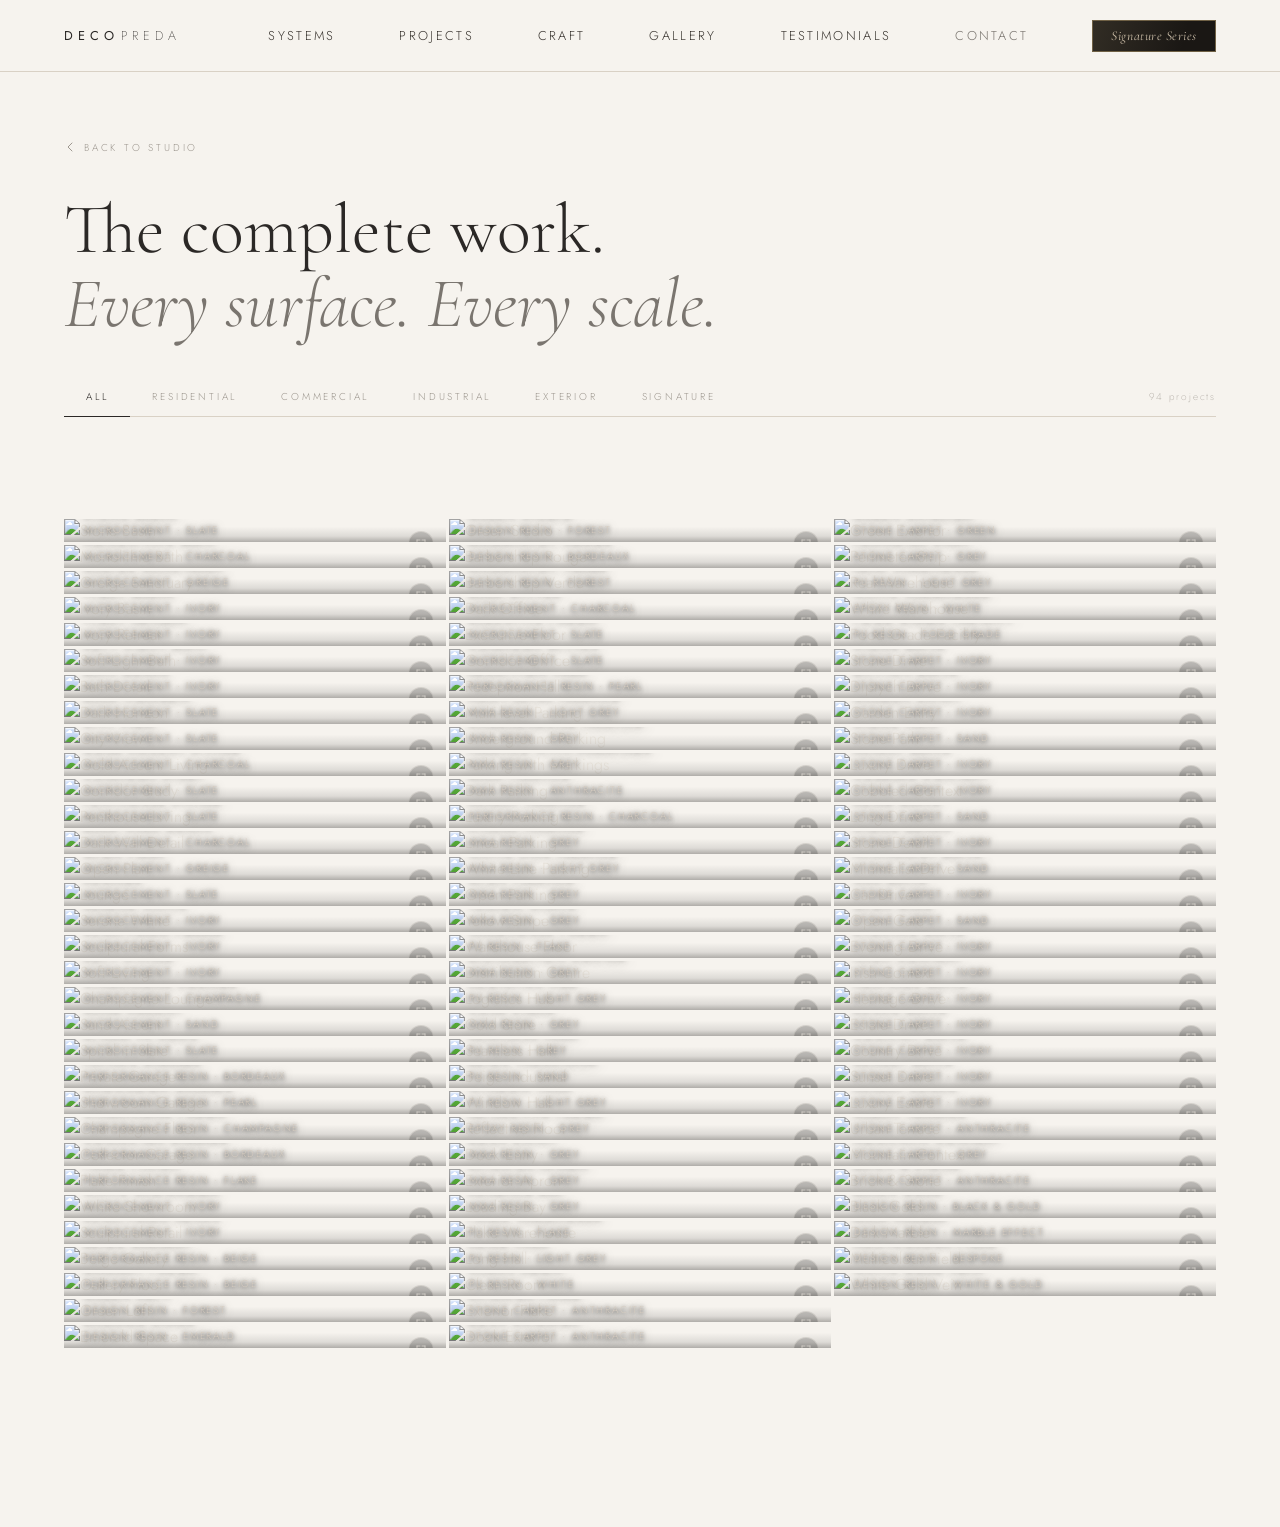
==== commit 0a6e57ee: "Update gallery.html" ====
--- a/gallery.html
+++ b/gallery.html
@@ -4,13 +4,11 @@
   <meta charset="UTF-8" />
   <meta name="viewport" content="width=device-width, initial-scale=1.0" />
   <meta name="description" content="Deco Preda — Full portfolio gallery. Microcement, resin systems, stone carpet across residential, commercial and industrial applications." />
-  <!-- Open Graph -->
   <meta property="og:type"        content="website" />
   <meta property="og:title"       content="Gallery — Deco Preda" />
   <meta property="og:description" content="Portfolio of completed surface projects — residential, commercial, industrial and exterior." />
   <meta property="og:image"       content="https://predaecaterina01.github.io/images/residential/bathroom/mc-ivory-bathroom-01.webp" />
   <meta property="og:url"         content="https://predaecaterina01.github.io/gallery.html" />
-  <!-- Twitter / X -->
   <meta name="twitter:card"        content="summary_large_image" />
   <meta name="twitter:title"       content="Gallery — Deco Preda" />
   <meta name="twitter:description" content="Portfolio of completed surface projects — residential, commercial, industrial and exterior." />
@@ -23,6 +21,8 @@
   <style>
     body { cursor: auto; }
     a, button { cursor: auto; }
+
+    /* ── Gallery page ── */
     .gal-page {
       background: var(--ivory);
       min-height: 100vh;
@@ -82,10 +82,8 @@
     .gal-filter::after {
       content: '';
       position: absolute;
-      bottom: -1px;
-      left: 0;
-      width: 0;
-      height: 1px;
+      bottom: -1px; left: 0;
+      width: 0; height: 1px;
       background: var(--ink);
       transition: width var(--dur-mid) var(--ease);
     }
@@ -124,60 +122,83 @@
       transition: transform 0.9s cubic-bezier(0.22, 1, 0.36, 1);
     }
     .gal-item:hover .gal-swatch { transform: scale(1.04); }
+    /* ── Overlay: gradient permanent jos — text ÎNTOTDEAUNA vizibil ── */
     .gal-item__over {
       position: absolute;
       inset: 0;
-      background: rgba(15, 14, 12, 0);
+      /* Gradient permanent, nu doar la hover */
+      background: linear-gradient(
+        to top,
+        rgba(8, 7, 6, 0.82) 0%,
+        rgba(8, 7, 6, 0.44) 28%,
+        rgba(8, 7, 6, 0.10) 55%,
+        transparent 80%
+      );
       display: flex;
       flex-direction: column;
       justify-content: flex-end;
-      padding: 20px;
-      transition: background var(--dur-mid) var(--ease);
-    }
-    .gal-item:hover .gal-item__over { background: rgba(15, 14, 12, 0.42); }
+      padding: 18px 20px 20px;
+    }
+    .gal-item:hover .gal-item__over {
+      background: linear-gradient(
+        to top,
+        rgba(8, 7, 6, 0.90) 0%,
+        rgba(8, 7, 6, 0.56) 35%,
+        rgba(8, 7, 6, 0.18) 65%,
+        transparent 86%
+      );
+    }
+
+    /* Titlul — alb clar, mereu vizibil */
     .gal-item__name {
+      font-family: var(--sans);
+      font-weight: 400;
+      font-size: 11px;
+      letter-spacing: 0.22em;
+      text-transform: uppercase;
+      color: rgba(236, 230, 221, 0.96);
+      text-shadow:
+        0 1px 5px rgba(0,0,0,0.95),
+        0 2px 14px rgba(0,0,0,0.75);
+      line-height: 1.4;
+    }
+
+    /* Subtitlul — ivory cald, clar */
+    .gal-item__mat {
       font-family: var(--sans);
       font-weight: 300;
       font-size: 10px;
-      letter-spacing: 0.22em;
-      text-transform: uppercase;
-      color: rgba(246, 243, 238, 0);
-      transform: translateY(8px);
-      transition: color var(--dur-mid) var(--ease), transform var(--dur-mid) var(--ease);
-    }
-    .gal-item__mat {
-      font-family: var(--sans);
-      font-weight: 200;
-      font-size: 9px;
       letter-spacing: 0.18em;
       text-transform: uppercase;
-      color: rgba(183, 174, 163, 0);
-      transform: translateY(8px);
-      transition: color var(--dur-mid) var(--ease) 0.05s, transform var(--dur-mid) var(--ease) 0.05s;
-      margin-top: 4px;
-    }
-    .gal-item:hover .gal-item__name { color: rgba(246, 243, 238, 0.95); transform: translateY(0); }
-    .gal-item:hover .gal-item__mat  { color: rgba(183, 174, 163, 0.75); transform: translateY(0); }
+      color: rgba(214, 204, 192, 0.90);
+      text-shadow:
+        0 1px 4px rgba(0,0,0,0.90),
+        0 2px 10px rgba(0,0,0,0.70);
+      margin-top: 3px;
+      line-height: 1.4;
+    }
+
+    /* Expand icon — mereu ușor vizibil */
     .gal-item__expand {
       position: absolute;
-      top: 16px;
-      right: 16px;
-      width: 28px;
-      height: 28px;
-      border: 1px solid rgba(246, 243, 238, 0);
+      top: 12px; right: 12px;
+      width: 26px; height: 26px;
+      border: 1px solid rgba(236, 230, 221, 0.50);
       border-radius: 50%;
       display: flex;
       align-items: center;
       justify-content: center;
-      color: rgba(246, 243, 238, 0);
-      transition: all var(--dur-mid) var(--ease);
+      color: rgba(236, 230, 221, 0.75);
+      background: rgba(0, 0, 0, 0.32);
+      opacity: 0.60;
+      transition: opacity 0.25s ease, background 0.25s ease;
     }
     .gal-item:hover .gal-item__expand {
-      border-color: rgba(246, 243, 238, 0.5);
-      color: rgba(246, 243, 238, 0.9);
+      opacity: 1;
+      background: rgba(0, 0, 0, 0.55);
+      border-color: rgba(236, 230, 221, 0.85);
     }
     .gal-loading {
-      grid-column: 1/-1;
       text-align: center;
       padding: 80px 20px;
       font-family: var(--sans);
@@ -190,101 +211,201 @@
     @media (max-width: 900px) { .gal-grid { columns: 2; } }
     @media (max-width: 500px) { .gal-grid { columns: 1; } }
 
-    /* LIGHTBOX */
+    /* ════════════════════════════════════════════════════
+       LIGHTBOX — redesign complet pentru mobile
+       Strategie:
+       - Overlay = backdrop dark, pointer-events:all
+       - .lb-stage = container centrat cu max-width
+       - .lb-img-wrap = relativ, contine imaginea + X + meta
+       - X = absolut colț dreapta-sus AL IMAGINII (nu al ecranului)
+       - Săgeți = fix pe ecran, centrate vertical, cu voal
+       ════════════════════════════════════════════════════ */
+
     .lightbox {
       position: fixed;
       inset: 0;
-      z-index: 9000;
+      z-index: 9500;
       background: rgba(10, 9, 8, 0);
       display: flex;
       align-items: center;
       justify-content: center;
-      padding: var(--s-lg);
       pointer-events: none;
-      transition: background 0.4s var(--ease);
-    }
-    .lightbox.open { background: rgba(10, 9, 8, 0.92); pointer-events: all; }
-    .lb-inner {
+      transition: background 0.4s ease;
+      /* Padding = spatiu pentru sageti stanga/dreapta */
+      padding: 0 68px;
+    }
+    .lightbox.open {
+      background: rgba(10, 9, 8, 0.95);
+      pointer-events: all;
+    }
+
+    /* Stage — containerul principal, se scalează cu imaginea */
+    .lb-stage {
       position: relative;
-      max-width: 900px;
+      max-width: min(860px, 100%);
       width: 100%;
       opacity: 0;
       transform: scale(0.96);
-      transition: opacity 0.4s var(--ease), transform 0.4s var(--ease);
-    }
-    .lightbox.open .lb-inner { opacity: 1; transform: scale(1); }
-    .lb-surface { display: block; width: 100%; border: none; }
+      transition: opacity 0.4s ease, transform 0.4s ease;
+    }
+    .lightbox.open .lb-stage { opacity: 1; transform: scale(1); }
+
+    /* Wrapper imagine — position:relative pentru X */
+    .lb-img-wrap {
+      position: relative;
+      width: 100%;
+      line-height: 0; /* elimina spatiu sub imagine */
+    }
+
+    .lb-surface {
+      display: block;
+      width: 100%;
+      max-height: 75vh;
+      object-fit: contain;
+      border: none;
+    }
+
+    /* ── X — colț dreapta-sus AL IMAGINII ──
+       position:absolute față de .lb-img-wrap.
+       Pe mobile: se vede clar pe colțul imaginii,
+       nu se suprapune cu nav-ul (care e sus la z-index:1000). */
+    .lb-close {
+      position: absolute;
+      top: 10px;
+      right: 10px;
+      width: 38px;
+      height: 38px;
+      display: flex;
+      align-items: center;
+      justify-content: center;
+      /* Voal dark pentru vizibilitate pe orice imagine */
+      background: rgba(10, 9, 8, 0.72);
+      border: 1px solid rgba(236, 230, 221, 0.45);
+      border-radius: 50%;
+      color: rgba(236, 230, 221, 0.95);
+      cursor: pointer;
+      z-index: 10;
+      transition: background 0.2s, border-color 0.2s, color 0.2s;
+      /* Touch target minim 44px */
+      -webkit-tap-highlight-color: transparent;
+    }
+    .lb-close:hover,
+    .lb-close:active {
+      background: rgba(236, 230, 221, 0.18);
+      border-color: rgba(236, 230, 221, 0.80);
+      color: #fff;
+    }
+
+    /* ── Meta (titlu + material) — sub imagine ── */
     .lb-meta {
       display: flex;
       align-items: baseline;
       justify-content: space-between;
-      padding: 16px 0 0;
-    }
+      gap: 16px;
+      padding: 14px 0 0;
+    }
+
     .lb-name {
       font-family: var(--serif);
       font-weight: 300;
-      font-size: clamp(20px, 2.5vw, 28px);
-      color: var(--dark-text);
-    }
+      font-size: clamp(18px, 2.2vw, 26px);
+      /* Culoare clară pe fond dark */
+      color: rgba(236, 230, 221, 0.96);
+      line-height: 1.2;
+    }
+
+    /* Subtitlul (material · locatie) — vizibil clar */
     .lb-mat {
+      font-family: var(--sans);
+      font-weight: 300;
+      font-size: clamp(10px, 1.1vw, 12px);
+      letter-spacing: 0.28em;
+      text-transform: uppercase;
+      /* Aceeași culoare clară, nu mai e transparent */
+      color: rgba(214, 204, 192, 0.88);
+      flex-shrink: 0;
+      line-height: 1.4;
+    }
+
+    /* Counter */
+    .lb-counter {
+      display: block;
+      text-align: center;
+      margin-top: 10px;
       font-family: var(--sans);
       font-weight: 200;
       font-size: 10px;
-      letter-spacing: 0.32em;
-      text-transform: uppercase;
-      color: var(--dark-muted);
-    }
-    .lb-close {
-      position: fixed;
-      top: 24px;
-      right: 24px;
-      width: 44px;
-      height: 44px;
-      display: flex;
-      align-items: center;
-      justify-content: center;
-      border: 1px solid rgba(183, 174, 163, 0.2);
-      border-radius: 50%;
-      color: var(--dark-muted);
-      background: transparent;
-      transition: border-color var(--dur-fast), color var(--dur-fast);
-      cursor: pointer;
-    }
-    .lb-close:hover { border-color: rgba(183, 174, 163, 0.6); color: var(--dark-text); }
+      letter-spacing: 0.28em;
+      color: rgba(183, 174, 163, 0.50);
+    }
+
+    /* ── SĂGEȚI — fixed pe ecran, centrate vertical ──
+       Voal dark pentru vizibilitate garantată pe orice imagine.
+       Z-index mai mare decât nav (1000) → 9600. */
     .lb-nav {
       position: fixed;
       top: 50%;
       transform: translateY(-50%);
-      width: 44px;
-      height: 44px;
+      width: 48px;
+      height: 48px;
       display: flex;
       align-items: center;
       justify-content: center;
-      border: 1px solid rgba(183, 174, 163, 0.2);
+      /* Voal dark vizibil */
+      background: rgba(10, 9, 8, 0.70);
+      border: 1px solid rgba(183, 174, 163, 0.55);
       border-radius: 50%;
-      color: var(--dark-muted);
-      background: transparent;
-      transition: border-color var(--dur-fast), color var(--dur-fast);
+      color: rgba(236, 230, 221, 0.95);
       cursor: pointer;
-    }
-    .lb-nav:hover { border-color: rgba(183, 174, 163, 0.6); color: var(--dark-text); }
-    .lb-prev { left: 24px; }
-    .lb-next { right: 24px; }
-    .lb-counter {
-      position: fixed;
-      bottom: 24px;
-      left: 50%;
-      transform: translateX(-50%);
-      font-family: var(--sans);
-      font-weight: 200;
-      font-size: 10px;
-      letter-spacing: 0.28em;
-      color: var(--dark-muted);
+      z-index: 9600;
+      transition: background 0.2s, border-color 0.2s, color 0.2s;
+      -webkit-tap-highlight-color: transparent;
+      /* Ascunse când lightbox e închis */
+      opacity: 0;
+      pointer-events: none;
+      transition: opacity 0.3s ease, background 0.2s, border-color 0.2s;
+    }
+    .lightbox.open .lb-nav {
+      opacity: 1;
+      pointer-events: all;
+    }
+    .lb-nav:hover,
+    .lb-nav:active {
+      background: rgba(183, 174, 163, 0.22);
+      border-color: rgba(236, 230, 221, 0.85);
+      color: #fff;
+    }
+    .lb-prev { left: 12px; }
+    .lb-next { right: 12px; }
+
+    /* Mobile: săgeți mai mici, mai aproape de margine */
+    @media (max-width: 600px) {
+      .lightbox { padding: 0 52px; }
+      .lb-nav {
+        width: 40px;
+        height: 40px;
+      }
+      .lb-prev { left: 6px; }
+      .lb-next { right: 6px; }
+      .lb-close {
+        top: 8px;
+        right: 8px;
+        width: 36px;
+        height: 36px;
+      }
+      .lb-name {
+        font-size: clamp(16px, 4vw, 20px);
+      }
+      .lb-mat {
+        font-size: 9px;
+        letter-spacing: 0.20em;
+      }
     }
   </style>
 </head>
 <body>
 
+  <!-- ══ NAV ══ -->
   <nav class="nav on-light" id="nav" aria-label="Primary">
     <a href="index.html" class="nav__wordmark" aria-label="Deco Preda home">
       DECO<span class="nav__wordmark-thin">PREDA</span>
@@ -293,16 +414,17 @@
       <span></span><span></span>
     </button>
     <div class="nav__panel" id="navPanel" aria-hidden="true">
-      <a href="index.html#who-we-are"  class="nav__item" data-cursor="link">Who We Are</a>
-      <a href="index.html#systems"     class="nav__item" data-cursor="link">Systems</a>
-      <a href="index.html#projects"    class="nav__item" data-cursor="link">Projects</a>
-      <a href="index.html#craft"       class="nav__item" data-cursor="link">Craft</a>
-      <a href="signature-series.html"  class="nav__item" data-cursor="link">Signature Series</a>
-      <a href="gallery.html"           class="nav__item" data-cursor="link">Gallery</a>
-      <a href="index.html#contact"     class="nav__item nav__item--cta" data-cursor="link">Contact</a>
+      <a href="index.html#systems"    class="nav__item" data-cursor="link">Systems</a>
+      <a href="index.html#projects"   class="nav__item" data-cursor="link">Projects</a>
+      <a href="index.html#craft"      class="nav__item" data-cursor="link">Craft</a>
+      <a href="gallery.html"          class="nav__item" data-cursor="link">Gallery</a>
+      <a href="testimonials.html"     class="nav__item" data-cursor="link">Testimonials</a>
+      <a href="index.html#contact"    class="nav__item nav__item--contact" data-cursor="link">Contact</a>
+      <a href="signature-series.html" class="nav__item nav__item--sig" data-cursor="link" aria-label="Signature Series — exclusive commissions only">Signature Series</a>
     </div>
   </nav>
 
+  <!-- ══ GALLERY PAGE ══ -->
   <main class="gal-page">
     <div class="gal-head">
       <a href="index.html" class="gal-back">
@@ -311,14 +433,12 @@
         </svg>
         Back to studio
       </a>
-
       <h1 class="gal-head__title">
         The complete work.<br>
         <em>Every surface. Every scale.</em>
       </h1>
-
       <div class="gal-filters" role="tablist" aria-label="Filter by space">
-        <button class="gal-filter active" data-filter="all"        role="tab" aria-selected="true"  type="button">All</button>
+        <button class="gal-filter active" data-filter="all"         role="tab" aria-selected="true"  type="button">All</button>
         <button class="gal-filter"        data-filter="residential" role="tab" aria-selected="false" type="button">Residential</button>
         <button class="gal-filter"        data-filter="commercial"  role="tab" aria-selected="false" type="button">Commercial</button>
         <button class="gal-filter"        data-filter="industrial"  role="tab" aria-selected="false" type="button">Industrial</button>
@@ -333,26 +453,59 @@
     </div>
   </main>
 
-  <!-- LIGHTBOX -->
-  <div class="lightbox" id="lightbox" role="dialog" aria-modal="true" aria-label="Image detail view">
-    <div class="lb-inner" id="lbInner">
-      <img class="lb-surface" id="lbSurface" src="" alt="" />
+  <!-- ══ LIGHTBOX ══
+       Structura:
+       .lightbox (backdrop, fixed inset:0)
+         .lb-nav.lb-prev (fixed, z:9600)
+         .lb-nav.lb-next (fixed, z:9600)
+         .lb-stage (container centrat)
+           .lb-img-wrap (position:relative)
+             img.lb-surface
+             button.lb-close (absolut colț dreapta-sus)
+           .lb-meta
+             span.lb-name
+             span.lb-mat
+           span.lb-counter
+  ══ -->
+  <div class="lightbox" id="lightbox" role="dialog" aria-modal="true" aria-label="Image detail view" aria-hidden="true">
+
+    <!-- Săgeți: fixed față de viewport, z > nav -->
+    <button class="lb-nav lb-prev" id="lbPrev" aria-label="Previous image">
+      <svg width="18" height="18" viewBox="0 0 18 18" fill="none">
+        <path d="M11 4L6 9L11 14" stroke="currentColor" stroke-width="1.8" stroke-linecap="round" stroke-linejoin="round"/>
+      </svg>
+    </button>
+    <button class="lb-nav lb-next" id="lbNext" aria-label="Next image">
+      <svg width="18" height="18" viewBox="0 0 18 18" fill="none">
+        <path d="M7 4L12 9L7 14" stroke="currentColor" stroke-width="1.8" stroke-linecap="round" stroke-linejoin="round"/>
+      </svg>
+    </button>
+
+    <!-- Stage -->
+    <div class="lb-stage" id="lbStage">
+
+      <!-- Imagine + X -->
+      <div class="lb-img-wrap" id="lbImgWrap">
+        <!-- X: absolut față de .lb-img-wrap, colț dreapta-sus -->
+        <button class="lb-close" id="lbClose" aria-label="Close">
+          <svg width="14" height="14" viewBox="0 0 14 14" fill="none">
+            <path d="M2 2l10 10M12 2L2 12" stroke="currentColor" stroke-width="1.6" stroke-linecap="round"/>
+          </svg>
+        </button>
+        <img class="lb-surface" id="lbSurface" src="" alt="" />
+      </div>
+
+      <!-- Meta -->
       <div class="lb-meta">
         <span class="lb-name" id="lbName"></span>
         <span class="lb-mat"  id="lbMat"></span>
       </div>
-    </div>
-    <button class="lb-close" id="lbClose" aria-label="Close">
-      <svg width="14" height="14" viewBox="0 0 14 14" fill="none"><path d="M2 2l10 10M12 2L2 12" stroke="currentColor" stroke-width="1.2" stroke-linecap="round"/></svg>
-    </button>
-    <button class="lb-nav lb-prev" id="lbPrev" aria-label="Previous">
-      <svg width="14" height="14" viewBox="0 0 14 14" fill="none"><path d="M9 2L4 7L9 12" stroke="currentColor" stroke-width="1.2" stroke-linecap="round" stroke-linejoin="round"/></svg>
-    </button>
-    <button class="lb-nav lb-next" id="lbNext" aria-label="Next">
-      <svg width="14" height="14" viewBox="0 0 14 14" fill="none"><path d="M5 2L10 7L5 12" stroke="currentColor" stroke-width="1.2" stroke-linecap="round" stroke-linejoin="round"/></svg>
-    </button>
-    <span class="lb-counter" id="lbCounter"></span>
-  </div>
+
+      <!-- Counter -->
+      <span class="lb-counter" id="lbCounter"></span>
+
+    </div><!-- /.lb-stage -->
+  </div><!-- /.lightbox -->
 
   <script>
   'use strict';
@@ -361,130 +514,85 @@
 
   let allItems = [];
 
-  /* ── Flatten JSON into a flat array of image objects ── */
+  /* ── Flatten manifest ── */
   function flattenData(data) {
     const items = [];
-
     function addItems(arr, filter) {
       if (!Array.isArray(arr)) return;
-      arr.forEach(img => {
-        items.push({
-          src:      img.src,
-          name:     img.name     || '',
-          material: img.material || '',
-          location: img.location || '',
-          filter:   filter
-        });
-      });
-    }
-
-    /* residential */
-    if (data.residential) {
-      Object.values(data.residential).forEach(arr => addItems(arr, 'residential'));
-    }
-    /* commercial */
-    if (data.commercial) {
-      Object.values(data.commercial).forEach(arr => addItems(arr, 'commercial'));
-    }
-    /* industrial */
-    if (Array.isArray(data.industrial)) {
-      addItems(data.industrial, 'industrial');
-    }
-    /* exterior */
-    if (data.exterior) {
-      Object.values(data.exterior).forEach(arr => addItems(arr, 'exterior'));
-    }
-    /* signature */
-    if (Array.isArray(data.signature)) {
-      addItems(data.signature, 'signature');
-    }
-
+      arr.forEach(img => items.push({
+        src:      img.src,
+        name:     img.name     || '',
+        material: img.material || '',
+        location: img.location || '',
+        filter
+      }));
+    }
+    if (data.residential) Object.values(data.residential).forEach(a => addItems(a, 'residential'));
+    if (data.commercial)  Object.values(data.commercial).forEach(a => addItems(a, 'commercial'));
+    if (Array.isArray(data.industrial)) addItems(data.industrial, 'industrial');
+    if (data.exterior)    Object.values(data.exterior).forEach(a => addItems(a, 'exterior'));
+    if (Array.isArray(data.signature))  addItems(data.signature, 'signature');
     return items;
   }
 
-  /* ── Build a single gallery card ── */
+  /* ── Build card ── */
   function buildCard(img) {
     const div = document.createElement('div');
-    div.className   = 'gal-item';
-    div.role        = 'listitem';
-    div.tabIndex    = 0;
+    div.className        = 'gal-item';
+    div.role             = 'listitem';
+    div.tabIndex         = 0;
     div.dataset.filter   = img.filter;
     div.dataset.hidden   = 'false';
     div.dataset.name     = img.name;
     div.dataset.material = img.material;
     div.dataset.location = img.location;
     div.dataset.src      = img.src;
-
     div.innerHTML = `
-      <img
-        class="gal-swatch"
-        src="images/${img.src}"
-        alt="${img.name}"
-        loading="lazy"
-        decoding="async"
-      />
+      <img class="gal-swatch" src="images/${img.src}" alt="${img.name}" loading="lazy" decoding="async" />
       <div class="gal-item__over">
         <div class="gal-item__expand">${EXPAND_ICON}</div>
         <span class="gal-item__name">${img.name}</span>
         <span class="gal-item__mat">${img.material}</span>
       </div>`;
-
     return div;
   }
 
-  /* ── Render gallery from JSON ── */
+  /* ── Init gallery ── */
   async function initGallery() {
     const grid    = document.getElementById('galGrid');
     const loading = document.getElementById('galLoading');
-
     try {
       const res  = await fetch('images.json');
       if (!res.ok) throw new Error('images.json not found');
       const data = await res.json();
-
-      allItems = flattenData(data);
-
+      allItems   = flattenData(data);
       loading.remove();
-
       allItems.forEach(img => {
         const card = buildCard(img);
         grid.appendChild(card);
         card.addEventListener('click',   () => openLightbox(card));
         card.addEventListener('keydown', e => { if (e.key === 'Enter' || e.key === ' ') openLightbox(card); });
       });
-
       updateCount();
-
     } catch (err) {
       loading.textContent = 'Gallery unavailable — ' + err.message;
-      console.error(err);
     }
   }
 
-  /* ── Filter logic ── */
+  /* ── Filter ── */
   const filterBtns = document.querySelectorAll('.gal-filter');
   const countEl    = document.getElementById('galCount');
-
-  function getItems() {
-    return Array.from(document.querySelectorAll('.gal-item'));
+  function getItems() { return Array.from(document.querySelectorAll('.gal-item')); }
+  function updateCount() {
+    const n = getItems().filter(i => i.dataset.hidden !== 'true').length;
+    countEl.textContent = n + ' project' + (n !== 1 ? 's' : '');
   }
-
-  function updateCount() {
-    const visible = getItems().filter(i => i.dataset.hidden !== 'true').length;
-    countEl.textContent = visible + ' project' + (visible !== 1 ? 's' : '');
-  }
-
   filterBtns.forEach(btn => {
     btn.addEventListener('click', () => {
       filterBtns.forEach(b => { b.classList.remove('active'); b.setAttribute('aria-selected', 'false'); });
-      btn.classList.add('active');
-      btn.setAttribute('aria-selected', 'true');
-
+      btn.classList.add('active'); btn.setAttribute('aria-selected', 'true');
       const f = btn.dataset.filter;
-      getItems().forEach(item => {
-        const show = f === 'all' || item.dataset.filter === f;
-        item.dataset.hidden = show ? 'false' : 'true';
-      });
+      getItems().forEach(item => { item.dataset.hidden = (f === 'all' || item.dataset.filter === f) ? 'false' : 'true'; });
       updateCount();
     });
   });
@@ -502,57 +610,99 @@
   let visibleItems = [];
   let lbCurrent    = 0;
 
-  function getVisible() {
-    return getItems().filter(i => i.dataset.hidden !== 'true');
-  }
+  function getVisible() { return getItems().filter(i => i.dataset.hidden !== 'true'); }
 
   function openLightbox(item) {
     visibleItems = getVisible();
     lbCurrent    = visibleItems.indexOf(item);
     renderLb();
     lb.classList.add('open');
+    lb.setAttribute('aria-hidden', 'false');
     document.body.style.overflow = 'hidden';
   }
 
   function closeLightbox() {
     lb.classList.remove('open');
+    lb.setAttribute('aria-hidden', 'true');
     document.body.style.overflow = '';
   }
 
   function renderLb() {
     const item = visibleItems[lbCurrent];
+    if (!item) return;
     lbSurf.src = 'images/' + item.dataset.src;
     lbSurf.alt = item.dataset.name;
     lbName.textContent = item.dataset.name;
-    lbMat.textContent  = item.dataset.material + (item.dataset.location ? ' · ' + item.dataset.location : '');
+    lbMat.textContent  = item.dataset.material
+      + (item.dataset.location ? ' · ' + item.dataset.location : '');
     lbCnt.textContent  = (lbCurrent + 1) + ' / ' + visibleItems.length;
   }
 
+  function prevImg() { lbCurrent = (lbCurrent - 1 + visibleItems.length) % visibleItems.length; renderLb(); }
+  function nextImg() { lbCurrent = (lbCurrent + 1) % visibleItems.length; renderLb(); }
+
   lbClose.addEventListener('click', closeLightbox);
-  lbPrev.addEventListener('click', () => { lbCurrent = (lbCurrent - 1 + visibleItems.length) % visibleItems.length; renderLb(); });
-  lbNext.addEventListener('click', () => { lbCurrent = (lbCurrent + 1) % visibleItems.length; renderLb(); });
+  lbPrev.addEventListener('click',  prevImg);
+  lbNext.addEventListener('click',  nextImg);
   lb.addEventListener('click', e => { if (e.target === lb) closeLightbox(); });
 
   document.addEventListener('keydown', e => {
     if (!lb.classList.contains('open')) return;
     if (e.key === 'Escape')     closeLightbox();
-    if (e.key === 'ArrowLeft')  { lbCurrent = (lbCurrent - 1 + visibleItems.length) % visibleItems.length; renderLb(); }
-    if (e.key === 'ArrowRight') { lbCurrent = (lbCurrent + 1) % visibleItems.length; renderLb(); }
+    if (e.key === 'ArrowLeft')  prevImg();
+    if (e.key === 'ArrowRight') nextImg();
   });
 
+  /* Touch swipe */
   let tsX = 0;
   lb.addEventListener('touchstart', e => { tsX = e.changedTouches[0].clientX; }, { passive: true });
   lb.addEventListener('touchend',   e => {
     const dx = e.changedTouches[0].clientX - tsX;
-    if (Math.abs(dx) > 50) {
-      lbCurrent = dx < 0
-        ? (lbCurrent + 1) % visibleItems.length
-        : (lbCurrent - 1 + visibleItems.length) % visibleItems.length;
-      renderLb();
-    }
+    if (Math.abs(dx) > 45) { dx < 0 ? nextImg() : prevImg(); }
   }, { passive: true });
 
-  /* ── Init ── */
+  /* ── Nav burger (inline, fără script.js) ── */
+  const burgerBtn  = document.getElementById('navBurger');
+  const navPanelEl = document.getElementById('navPanel');
+  if (burgerBtn && navPanelEl) {
+    burgerBtn.addEventListener('click', () => {
+      const open = navPanelEl.classList.toggle('open');
+      burgerBtn.setAttribute('aria-expanded', String(open));
+      burgerBtn.setAttribute('aria-label', open ? 'Close menu' : 'Open menu');
+      navPanelEl.setAttribute('aria-hidden', String(!open));
+      document.body.style.overflow = open ? 'hidden' : '';
+    });
+    Array.from(navPanelEl.querySelectorAll('a')).forEach(a => {
+      a.addEventListener('click', () => {
+        navPanelEl.classList.remove('open');
+        burgerBtn.setAttribute('aria-expanded', 'false');
+        navPanelEl.setAttribute('aria-hidden', 'true');
+        document.body.style.overflow = '';
+      });
+    });
+    document.addEventListener('keydown', e => {
+      if (e.key === 'Escape' && navPanelEl.classList.contains('open')) {
+        navPanelEl.classList.remove('open');
+        burgerBtn.setAttribute('aria-expanded', 'false');
+        navPanelEl.setAttribute('aria-hidden', 'true');
+        document.body.style.overflow = '';
+        burgerBtn.focus();
+      }
+    });
+  }
+
+  /* URL filter param */
+  (function() {
+    const p = new URLSearchParams(window.location.search);
+    const f = p.get('filter') || p.get('domain');
+    if (!f || f === 'all') return;
+    const btn = document.querySelector(`.gal-filter[data-filter="${f}"]`);
+    if (btn) btn.click();
+  })();
+
+  const yrEl = document.getElementById('yr');
+  if (yrEl) yrEl.textContent = new Date().getFullYear();
+
   initGallery();
   </script>
 
--- a/style.css
+++ b/style.css
@@ -393,6 +393,23 @@
   background: var(--dark-bg);
 }
 
+@keyframes breathe {
+  0%, 100% { transform: scale(1); }
+  50%       { transform: scale(1.03); }
+}
+
+.intro__layer--base,
+.intro__layer--mid { display: none; }
+
+.intro__scene {
+  background-image: url('images/hero.webp');
+  background-size: cover;
+  background-position: center;
+  position: absolute;
+  inset: 0;
+  animation: breathe 12s ease-in-out infinite;
+}
+
 .intro__scene::after {
   content: '';
   position: absolute;
@@ -400,56 +417,17 @@
   background:
     linear-gradient(
       to right,
-      rgba(10, 9, 8, 0.85) 0%,    /* Întunecăm mai mult sub text */
-      rgba(10, 9, 8, 0.60) 30%,   /* Tranziție lină */
-      rgba(10, 9, 8, 0.10) 60%, 
+      rgba(10, 9, 8, 0.85) 0%,
+      rgba(10, 9, 8, 0.60) 30%,
+      rgba(10, 9, 8, 0.10) 60%,
       transparent 100%
     ),
     linear-gradient(
       to bottom,
-      rgba(10, 9, 8, 0.45) 0%,    /* Protecție pentru navigație */
+      rgba(10, 9, 8, 0.45) 0%,
       transparent 25%,
       transparent 75%,
-      rgba(10, 9, 8, 0.50) 100%   /* Protecție pentru scroll indicator */
-    );
-  pointer-events: none;
-}
-
-@keyframes breathe {
-  0%, 100% { transform: scale(1); }
-  50%       { transform: scale(1.03); }
-}
-
-.intro__layer--base,
-.intro__layer--mid { display: none; }
-
-.intro__scene {
-  background-image: url('images/hero.webp');
-  background-size: cover;
-  background-position: center;
-  position: absolute;
-  inset: 0;
-  animation: breathe 12s ease-in-out infinite;
-}
-
-.intro__scene::after {
-  content: '';
-  position: absolute;
-  inset: 0;
-  background:
-    linear-gradient(
-      to right,
-      rgba(10, 9, 8, 0.85) 0%,    /* Întunecăm mai mult sub text */
-      rgba(10, 9, 8, 0.60) 30%,   /* Tranziție lină */
-      rgba(10, 9, 8, 0.10) 60%, 
-      transparent 100%
-    ),
-    linear-gradient(
-      to bottom,
-      rgba(10, 9, 8, 0.45) 0%,    /* Protecție pentru navigație */
-      transparent 25%,
-      transparent 75%,
-      rgba(10, 9, 8, 0.50) 100%   /* Protecție pentru scroll indicator */
+      rgba(10, 9, 8, 0.50) 100%
     );
   pointer-events: none;
 }
@@ -523,11 +501,11 @@
   position: relative;
   z-index: 2;
   padding-inline: var(--gut);
- padding-top: calc(var(--nav-h) + clamp(4px, 0.5vw, 8px));
+  padding-top: calc(var(--nav-h) + clamp(4px, 0.5vw, 8px));
   max-width: var(--max);
   margin-inline: auto;
   width: 100%;
-  padding-bottom: clamp(48px, 6vw, 80px);
+  padding-bottom: clamp(80px, 10vw, 120px);
 }
 
 .intro__overline {
@@ -591,124 +569,28 @@
   0%, 100% { transform: scaleY(1); opacity: 0.4; }
   50%       { transform: scaleY(1.2); opacity: 1; }
 }
-/* ============================================================
-   PANEL CAROUSEL SURFACE — FOOT
-   ============================================================ */
-
-.pcs__foot {
-  position: absolute;
-  bottom: 0;
-  left: 0;
-  right: 0;
-  padding: 2rem 1.5rem 1.25rem;
-  background: linear-gradient(to top, rgba(10,9,8,0.78) 0%, transparent 100%);
-  display: flex;
-  align-items: center;
-  justify-content: space-between;
-  gap: 1rem;
-  pointer-events: none;
-  z-index: 10;
-}
-
-.pcs__foot > * {
-  pointer-events: auto;
-}
-
-/* Explore pill link */
-.pcs__explore {
-  display: inline-flex;
-  align-items: center;
-  gap: 0.4em;
-  font-family: var(--font-ui);
-  font-size: 0.72rem;
-  font-weight: 500;
-  letter-spacing: 0.08em;
-  text-transform: uppercase;
-  color: #ece6dd;
-  border: 0.5px solid rgba(236,230,221,0.45);
-  border-radius: 100px;
-  padding: 0.45em 1em;
-  text-decoration: none;
-  transition: background var(--dur-mid) var(--ease),
-              border-color var(--dur-mid) var(--ease);
-  white-space: nowrap;
-}
-
-.pcs__explore:hover {
-  background: rgba(236,230,221,0.12);
-  border-color: rgba(236,230,221,0.75);
-}
-
-/* Nav row: dots + arrows */
-.pcs__nav-row {
-  display: flex;
-  align-items: center;
-  gap: 0.75rem;
-}
-
-/* Dots */
-.pcs__dots {
-  display: flex;
-  align-items: center;
-  gap: 0.35rem;
-}
-
-.pcs__dot {
-  width: 5px;
-  height: 5px;
-  border-radius: 50%;
-  background: rgba(236,230,221,0.35);
-  transition: background var(--dur-mid) var(--ease),
-              transform var(--dur-mid) var(--ease);
-  cursor: pointer;
-}
-
-.pcs__dot--active {
-  background: #ece6dd;
-  transform: scale(1.35);
-}
-
-/* Arrow buttons */
-.pcs__arrow {
-  width: 32px;
-  height: 32px;
-  border-radius: 50%;
-  border: 0.5px solid rgba(236,230,221,0.35);
-  background: transparent;
-  color: #ece6dd;
-  display: flex;
-  align-items: center;
-  justify-content: center;
-  cursor: pointer;
-  transition: background var(--dur-mid) var(--ease),
-              border-color var(--dur-mid) var(--ease);
-  padding: 0;
-  flex-shrink: 0;
-}
-
-.pcs__arrow:hover {
-  background: rgba(236,230,221,0.12);
-  border-color: rgba(236,230,221,0.75);
-}
-
-.pcs__arrow svg {
-  width: 14px;
-  height: 14px;
-  stroke: currentColor;
-  stroke-width: 1.5;
-  fill: none;
-  stroke-linecap: round;
-  stroke-linejoin: round;
-  display: block;
-}
-
-@media (max-width: 600px) {
-  .intro { min-height: 85svh; }
- 
-}
-.intro__content {
-  position: relative;
-  padding-bottom: clamp(80px, 10vw, 120px);
+
+.intro__tagline {
+  font-family: var(--sans);
+  font-weight: 300;
+  font-size: clamp(14px, 1.4vw, 18px);
+  color: rgba(236, 230, 221, 0.72);
+  letter-spacing: 0.04em;
+  line-height: 1.7;
+  max-width: 480px;
+  margin-top: clamp(16px, 2vw, 24px);
+}
+
+.intro__desc {
+  font-family: var(--serif);
+  font-weight: 300;
+  font-style: italic;
+  font-size: clamp(16px, 1.6vw, 22px);
+  color: rgba(214, 196, 170, 0.60);
+  letter-spacing: 0.01em;
+  line-height: 1.6;
+  max-width: 460px;
+  margin-top: clamp(12px, 1.5vw, 20px);
 }
 
 /* ──────────────────────────────────────────
@@ -1016,6 +898,7 @@
     position: static;
   }
 }
+
 .who__h {
   font-family: var(--serif);
   font-weight: 300;
@@ -1026,12 +909,10 @@
 
 .who__h em { font-style: italic; color: var(--stone); }
 
-/* Old trigger — hidden, replaced by inline */
 .who__trigger { display: none; }
 .who__trigger-line { display: none; }
 .who__trigger-arrow { display: none; }
 
-/* Teaser */
 .who__teaser {
   padding-top: var(--s-md);
   max-width: 780px;
@@ -1054,7 +935,6 @@
   letter-spacing: 0.2em;
 }
 
-/* Trigger inline — după puncte */
 .who__trigger-inline {
   display: inline-flex;
   align-items: center;
@@ -1082,7 +962,6 @@
   transform: translateY(3px);
 }
 
-/* Collapsible content */
 .who__aside {
   max-height: 0;
   overflow: hidden;
@@ -1160,7 +1039,6 @@
   color: #4A4540;
 }
 
-/* Close trigger — inline după Serving Ireland & Europe */
 .who__trigger-close {
   display: inline-flex;
   align-items: center;
@@ -1231,6 +1109,7 @@
   grid-template-columns: repeat(4, 1fr);
   gap: 3px;
 }
+
 .systems__panels.filtered-2 {
   grid-template-columns: repeat(2, 1fr);
   max-width: 800px;
@@ -1868,17 +1747,15 @@
   color: var(--ink);
   margin-bottom: var(--s-md);
 }
-/* Text mai vizibil pe fond deschis */
+
 .project-row__body {
   color: #3A3530;
 }
 
-/* Caption vizibil pe imaginea infrastructure (fond închis) */
 .project-row__img--infra .project-row__caption {
   color: rgba(236, 230, 221, 0.75);
 }
 
-/* Caption vizibil pe imaginea architectural (fond cald) */
 .project-row__img--arch .project-row__caption {
   color: rgba(17, 14, 2, 0.65);
 }
@@ -2338,7 +2215,7 @@
 
 
 /* ──────────────────────────────────────────
-   22. RESPONSIVE — tablet ≤ 1024px
+   22. RESPONSIVE — tablet <= 1024px
 ────────────────────────────────────────── */
 @media (max-width: 1024px) {
   .stats { grid-template-columns: repeat(2, 1fr); gap: var(--s-md); }
@@ -2351,7 +2228,7 @@
 
 
 /* ──────────────────────────────────────────
-   23. RESPONSIVE — mobile ≤ 900px
+   23. RESPONSIVE — mobile <= 900px
 ────────────────────────────────────────── */
 @media (max-width: 900px) {
 
@@ -2372,19 +2249,19 @@
   }
 
   .nav__panel.open {
-  display: flex;
-  position: fixed;
-  inset: 0;
-  top: var(--nav-h);
-  background: var(--ivory-2);
-  flex-direction: column;
-  align-items: flex-start;
-  padding: var(--s-lg) var(--gut);
-  gap: var(--s-md);
-  z-index: 999;
-  border-top: 1px solid var(--sand);
-  overflow-y: auto;
-}
+    display: flex;
+    position: fixed;
+    inset: 0;
+    top: var(--nav-h);
+    background: var(--ivory-2);
+    flex-direction: column;
+    align-items: flex-start;
+    padding: var(--s-lg) var(--gut);
+    gap: var(--s-md);
+    z-index: 999;
+    border-top: 1px solid var(--sand);
+    overflow-y: auto;
+  }
 
   .nav__item {
     font-family: var(--serif);
@@ -2408,7 +2285,7 @@
 
 
 /* ──────────────────────────────────────────
-   24. RESPONSIVE — small ≤ 600px
+   24. RESPONSIVE — small <= 600px
 ────────────────────────────────────────── */
 @media (max-width: 600px) {
   :root {
@@ -2536,6 +2413,7 @@
   .reveal, .reveal-hero { opacity: 1; transform: none; }
   .intro__scene { animation: none; }
 }
+
 /* ── Brand Statement ── */
 .brand-statement {
   display: flex;
@@ -2576,6 +2454,7 @@
   }
   .brand-statement__rule { width: 60px; flex: none; }
 }
+
 .intro__tagline {
   font-family: var(--sans);
   font-weight: 300;
@@ -2586,6 +2465,7 @@
   max-width: 480px;
   margin-top: clamp(16px, 2vw, 24px);
 }
+
 .intro__desc {
   font-family: var(--serif);
   font-weight: 300;
@@ -2597,7 +2477,8 @@
   max-width: 460px;
   margin-top: clamp(12px, 1.5vw, 20px);
 }
-/* ── Navbar backdrop — mereu lizibil ── */
+
+/* ── Navbar backdrop ── */
 .nav {
   background: linear-gradient(
     to bottom,
@@ -2614,6 +2495,7 @@
   backdrop-filter: blur(20px);
   -webkit-backdrop-filter: blur(20px);
 }
+
 /* ══ SECTOR BUTTONS ══ */
 .intro__actions {
   display: flex;
@@ -2641,11 +2523,8 @@
               box-shadow var(--dur-mid) var(--ease);
 }
 
-.btn-sector:hover {
-  transform: translateY(-2px);
-}
-
-/* Industrial — solid, brut */
+.btn-sector:hover { transform: translateY(-2px); }
+
 .btn-sector--ind {
   background: rgba(43, 40, 38, 0.65);
   color: var(--ivory);
@@ -2663,11 +2542,8 @@
 }
 
 .btn-sector--ind:hover::before { transform: scaleX(1); }
-.btn-sector--ind:hover {
-  box-shadow: 0 12px 40px rgba(43,40,38,0.35);
-}
-
-/* Architectural — ghost, fin */
+.btn-sector--ind:hover { box-shadow: 0 12px 40px rgba(43,40,38,0.35); }
+
 .btn-sector--arch {
   background: rgba(183, 174, 163, 0.12);
   color: rgba(236, 230, 221, 0.85);
@@ -2685,27 +2561,18 @@
 }
 
 .btn-sector--arch:hover::before { transform: scaleX(1); }
-.btn-sector--arch:hover {
-  border-color: rgba(183,174,163,0.65);
-}
+.btn-sector--arch:hover { border-color: rgba(183,174,163,0.65); }
 
 .btn-sector__label,
-.btn-sector__arrow {
-  position: relative;
-  z-index: 1;
-}
-
-.btn-sector__arrow {
-  transition: transform var(--dur-mid) var(--ease);
-}
-
-.btn-sector:hover .btn-sector__arrow {
-  transform: translateX(5px);
-}
+.btn-sector__arrow { position: relative; z-index: 1; }
+
+.btn-sector__arrow { transition: transform var(--dur-mid) var(--ease); }
+.btn-sector:hover .btn-sector__arrow { transform: translateX(5px); }
 
 @media (max-width: 600px) {
   .btn-sector { min-width: 100%; gap: 16px; }
 }
+
 /* ══ SYSTEMS FILTER ══ */
 .panel[data-domain] {
   transition: opacity 0.5s var(--ease),
@@ -2729,9 +2596,7 @@
   display: none;
 }
 
-.systems__more.is-visible {
-  display: block;
-}
+.systems__more.is-visible { display: block; }
 
 .systems__more-btn {
   display: flex;
@@ -2759,11 +2624,10 @@
   font-size: 18px;
   font-weight: 200;
   transition: transform var(--dur-mid) var(--ease);
-}
-
-.systems__more-btn[aria-expanded="true"] .systems__more-icon {
-  transform: rotate(45deg);
-}
+  flex-shrink: 0;
+}
+
+.systems__more-btn[aria-expanded="true"] .systems__more-icon { transform: rotate(45deg); }
 
 .systems__more-panel {
   max-height: 0;
@@ -2771,14 +2635,9 @@
   transition: max-height 0.8s cubic-bezier(0.16, 1, 0.3, 1);
 }
 
-.systems__more-panel.open {
-  max-height: 2000px;
-}
-
-.systems__more-panel .systems__panels {
-  padding-inline: 0;
-  padding-top: var(--s-lg);
-}
+.systems__more-panel.open { max-height: 3000px; }
+.systems__more-panel .systems__panels { padding-inline: 0; padding-top: var(--s-lg); }
+
 /* ══ SYSTEMS FILTER ══ */
 .panel.is-hidden {
   display: none !important;
@@ -2818,70 +2677,9 @@
   border-bottom-color: var(--taupe-d);
 }
 
-/* ══ SYSTEMS MORE ACCORDION ══ */
-.systems__more {
-  display: none;
-  max-width: var(--max);
-  margin-inline: auto;
-  padding-inline: var(--gut);
-  padding-top: var(--s-lg);
-}
-
-.systems__more-btn {
-  display: flex;
-  align-items: center;
-  justify-content: space-between;
-  width: 100%;
-  padding: 20px 0;
-  border: none;
-  border-top: 1px solid var(--sand);
-  border-bottom: 1px solid var(--sand);
-  background: transparent;
-  font-family: var(--sans);
-  font-weight: 300;
-  font-size: var(--t-xs);
-  letter-spacing: 0.28em;
-  text-transform: uppercase;
-  color: var(--stone);
-  cursor: none;
-  transition: color var(--dur-mid);
-}
-
-.systems__more-btn:hover { color: var(--ink); }
-
-.systems__more-icon {
-  font-size: 18px;
-  font-weight: 200;
-  transition: transform var(--dur-mid) var(--ease);
-  flex-shrink: 0;
-}
-
-.systems__more-btn[aria-expanded="true"] .systems__more-icon {
-  transform: rotate(45deg);
-}
-
-.systems__more-panel {
-  max-height: 0;
-  overflow: hidden;
-  transition: max-height 0.8s cubic-bezier(0.16, 1, 0.3, 1);
-}
-
-.systems__more-panel.open {
-  max-height: 3000px;
-}
-
-.systems__more-panel .systems__panels {
-  padding-inline: 0;
-  padding-top: var(--s-lg);
-}
-/* ══ SYSTEMS VEIL — Seal version ══ */
-
-/* Wrapper pentru zona voalata */
-.systems__veil-zone {
-  display: contents;
-}
-
-/* Panelurile estompate */
+/* ══ SYSTEMS VEIL ══ */
+.systems__veil-zone { display: contents; }
+
 .panel.is-veiled {
   opacity: 0.28;
   filter: blur(1.5px);
@@ -2895,13 +2693,8 @@
   pointer-events: auto;
 }
 
-/* Container relativ pentru zona voalata + sigiliu */
-.systems__veil-wrapper {
-  position: relative;
-  display: contents;
-}
-
-/* Overlay sigiliu — apare peste zona voalata */
+.systems__veil-wrapper { position: relative; display: contents; }
+
 .systems__seal {
   position: absolute;
   top: 50%;
@@ -2915,9 +2708,7 @@
   pointer-events: auto;
 }
 
-.systems__seal.is-hidden {
-  display: none;
-}
+.systems__seal.is-hidden { display: none; }
 
 .systems__seal-btn {
   display: inline-flex;
@@ -2953,7 +2744,6 @@
   box-shadow: 0 12px 40px rgba(43,40,38,0.18);
 }
 
-/* Separator simplu inainte de zona voalata */
 .systems__veil-divider {
   grid-column: 1 / -1;
   height: 1px;
@@ -2961,36 +2751,19 @@
   margin-block: var(--s-sm);
 }
 
-.systems__veil-divider.is-hidden {
-  display: none;
-}
-
-/* Mobile — ascunde complet + buton simplu */
+.systems__veil-divider.is-hidden { display: none; }
+
 @media (max-width: 900px) {
-  .panel.is-veiled {
-    display: none !important;
-  }
-
-  .systems__seal {
-    display: none !important;
-  }
-
-  .systems__veil-divider {
-    display: none !important;
-  }
-
-  /* Buton mobil — apare in locul veil-ului */
+  .panel.is-veiled { display: none !important; }
+  .systems__seal { display: none !important; }
+  .systems__veil-divider { display: none !important; }
   .systems__mobile-more {
     grid-column: 1 / -1;
     display: flex;
     justify-content: center;
     padding: var(--s-md) var(--gut);
   }
-
-  .systems__mobile-more.is-hidden {
-    display: none !important;
-  }
-
+  .systems__mobile-more.is-hidden { display: none !important; }
   .systems__mobile-more-btn {
     display: inline-flex;
     align-items: center;
@@ -3010,25 +2783,1803 @@
     cursor: none;
     transition: color var(--dur-mid);
   }
-
-  .systems__mobile-more-btn:hover {
-    color: var(--ink);
-  }
+  .systems__mobile-more-btn:hover { color: var(--ink); }
 }
 
 @media (min-width: 901px) {
-  .systems__mobile-more {
-    display: none !important;
-  }
-}
-
-/* Grid */
+  .systems__mobile-more { display: none !important; }
+}
+
 .systems__panels.filtered-2 {
   grid-template-columns: repeat(2, 1fr);
   max-width: 800px;
   margin-inline: auto;
 }
 
-.panel.is-hidden {
+.panel.is-hidden { display: none !important; }
+
+/* ════════════════════════════════════════════════════════════
+   DECO PREDA — FIXES v2
+   Toate corecțiile de contrast, lizibilitate și layout
+   ════════════════════════════════════════════════════════════ */
+
+/* ══════════════════════════════════════════
+   CAROUSEL — voal + label + footer row
+══════════════════════════════════════════ */
+
+.pcs__track::after {
+  content: '';
+  position: absolute;
+  inset: 0;
+  background: linear-gradient(
+    to top,
+    rgba(10,9,8,0.85) 0%,
+    rgba(10,9,8,0.45) 40%,
+    transparent 70%
+  );
+  pointer-events: none;
+  z-index: 2;
+}
+
+/* Label imagine — titlu scurt din galerie */
+.pcs__system-label {
+  position: absolute;
+  top: 12px;
+  left: 14px;
+  font-family: var(--sans);
+  font-size: 0.6rem;
+  font-weight: 400;
+  letter-spacing: 0.22em;
+  text-transform: uppercase;
+  color: rgba(236,230,221,0.90);
+  text-shadow: 0 1px 6px rgba(0,0,0,0.75);
+  z-index: 4;
+  pointer-events: none;
+}
+
+/* Footer carousel: ← View Gallery → */
+.pcs__foot {
+  position: absolute;
+  bottom: 0; left: 0; right: 0;
+  height: 48px;
+  display: flex !important;
+  flex-direction: row !important;
+  align-items: center;
+  justify-content: space-between;
+  padding: 0 10px;
+  gap: 0;
+  background: transparent !important;
+  z-index: 4;
+  pointer-events: none;
+}
+.pcs__foot > * { pointer-events: auto; }
+
+.pcs__arrow {
+  width: 28px !important;
+  height: 28px !important;
+  border-radius: 50%;
+  border: 0.5px solid rgba(236,230,221,0.55) !important;
+  background: rgba(10,9,8,0.50) !important;
+  color: rgba(236,230,221,0.95) !important;
+  display: flex;
+  align-items: center;
+  justify-content: center;
+  cursor: pointer;
+  opacity: 1 !important;
+  transition: background 0.2s, border-color 0.2s;
+  padding: 0;
+  flex-shrink: 0;
+}
+.pcs__arrow:hover {
+  background: rgba(236,230,221,0.20) !important;
+  border-color: rgba(236,230,221,1) !important;
+}
+.pcs__arrow svg {
+  width: 11px; height: 11px;
+  stroke: currentColor; stroke-width: 1.5;
+  fill: none; stroke-linecap: round; stroke-linejoin: round;
+  display: block;
+}
+
+.pcs__explore {
+  flex: 1 !important;
+  display: block !important;
+  text-align: center;
+  font-family: var(--sans);
+  font-size: 0.63rem;
+  font-weight: 400;
+  letter-spacing: 0.16em;
+  text-transform: uppercase;
+  color: rgba(236,230,221,0.92) !important;
+  text-decoration: none;
+  text-shadow: 0 1px 4px rgba(0,0,0,0.6);
+  transition: color 0.2s;
+  white-space: nowrap;
+  padding-bottom: 0 !important;
+}
+.pcs__explore:hover { color: #fff !important; }
+.pcs__explore::after { display: none !important; }
+.pcs__nav-row { display: none !important; }
+
+/* ══════════════════════════════════════════
+   FIX 2 — PANEL PROPS: font mai mare
+══════════════════════════════════════════ */
+.panel__props li {
+  font-size: clamp(13px, 1.15vw, 15px) !important;
+  color: #2A2622 !important;
+  line-height: 1.7 !important;
+}
+.panel__props li::before {
+  color: var(--taupe-d) !important;
+}
+
+/* ══════════════════════════════════════════
+   FIX 3+4 — CONTRAST GENERAL pe fond deschis
+══════════════════════════════════════════ */
+
+/* Panel body */
+.panel__desc { color: #2A2622 !important; }
+.panel__name { color: #1E1B18 !important; }
+
+/* Domain tag — mai vizibil */
+.panel__domain-tag {
+  font-size: 10px !important;
+  letter-spacing: 0.28em;
+  color: #5A5450 !important;
+}
+.panel__domain-tag--infra { color: #3A3530 !important; }
+
+/* Estimate btn */
+.panel__estimate-btn {
+  color: #3A3530 !important;
+  font-size: clamp(11px, 1vw, 13px) !important;
+}
+.panel__estimate-btn:hover { color: #1E1B18 !important; }
+
+/* Who We Are */
+.who__p { color: #2A2622 !important; }
+.who__val-desc { color: #2A2622 !important; }
+.who__loc-desc { color: #2A2622 !important; }
+.who__val-title { color: #1E1B18 !important; }
+.who__h { color: #1E1B18 !important; }
+.who__teaser-text { color: #4A4540 !important; }
+
+/* Craft */
+.craft__p { color: #2A2622 !important; }
+.craft__h { color: #1E1B18 !important; }
+
+/* Projects */
+.project-row__body { color: #2A2622 !important; }
+.project-row__title { color: #1E1B18 !important; }
+.project-row__systems {
+  font-size: 10px !important;
+  letter-spacing: 0.22em;
+  color: #5A5450 !important;
+}
+
+/* Link arrows */
+.link-arrow {
+  color: #4A4540 !important;
+  font-size: clamp(11px, 1vw, 14px) !important;
+  letter-spacing: 0.2em;
+}
+.link-arrow:hover { color: #1E1B18 !important; }
+
+/* Section labels & idx */
+.section-label { color: #5A5450 !important; }
+.section-idx   { color: #5A5450 !important; }
+
+/* Commission / Contact */
+.commission__body { color: #2A2622 !important; }
+.commission__h    { color: #1E1B18 !important; }
+
+/* Brand statement */
+.brand-statement__q { color: #4A4540 !important; }
+.brand-statement__q em { color: #1E1B18 !important; }
+
+/* Nav items pe fond light */
+.nav.on-light .nav__item { color: #3A3530 !important; }
+.nav.on-light .nav__item:hover { color: #1E1B18 !important; }
+
+/* Btn-line */
+.btn-line { color: #1E1B18 !important; }
+.btn-line:hover { color: #4A4540 !important; }
+
+/* Systems heading */
+.systems__h { color: #1E1B18 !important; }
+.systems__h em { color: #5A5450 !important; }
+
+/* ══════════════════════════════════════════
+   FIX 5 — PROJECTS: numere romane + contrast
+══════════════════════════════════════════ */
+.project-row__num {
+  font-family: var(--serif) !important;
+  font-style: italic;
+  font-size: clamp(18px, 1.8vw, 24px) !important;
+  color: #5A5450 !important;
+  letter-spacing: 0.08em;
+  margin-bottom: var(--s-sm);
+}
+
+/* ══════════════════════════════════════════
+   FIX 6 — NAV MOBIL: tot meniul vizibil
+══════════════════════════════════════════ */
+@media (max-width: 900px) {
+  .nav__panel {
+    display: none;
+    position: fixed;
+    top: var(--nav-h);
+    left: 0; right: 0; bottom: 0;
+    background: var(--ivory-2);
+    flex-direction: column;
+    align-items: flex-start;
+    padding: var(--s-lg) var(--gut);
+    gap: 0;
+    z-index: 999;
+    border-top: 1px solid var(--sand);
+    overflow-y: auto;
+    /* Tranziție */
+    opacity: 0;
+    transform: translateY(-8px);
+    transition: opacity 0.3s ease, transform 0.3s ease;
+    pointer-events: none;
+  }
+
+  .nav__panel.open {
+    display: flex !important;
+    opacity: 1 !important;
+    transform: translateY(0) !important;
+    pointer-events: all !important;
+  }
+
+  .nav__item {
+    font-family: var(--serif) !important;
+    font-size: clamp(24px, 6vw, 40px) !important;
+    font-weight: 300 !important;
+    letter-spacing: 0.02em !important;
+    text-transform: none !important;
+    color: #1E1B18 !important;
+    padding: 14px 0 !important;
+    border-bottom: 1px solid var(--sand) !important;
+    width: 100% !important;
+    display: block !important;
+    opacity: 1 !important;
+    visibility: visible !important;
+  }
+
+  .nav__item--cta {
+    border: none !important;
+    border-bottom: 1px solid var(--sand) !important;
+    padding: 14px 0 !important;
+    color: var(--taupe-d) !important;
+    background: transparent !important;
+  }
+  .nav__item--cta:hover { color: #1E1B18 !important; }
+  .nav__item::after { display: none !important; }
+}
+
+/* ══════════════════════════════════════════
+   HERO MOBIL — fix suprapunere butoane
+══════════════════════════════════════════ */
+@media (max-width: 600px) {
+  .intro__content {
+    padding-bottom: clamp(100px, 22vw, 140px);
+    display: flex;
+    flex-direction: column;
+  }
+  .intro__actions {
+    position: relative !important;
+    bottom: auto !important;
+    left: auto !important;
+    margin-top: clamp(24px, 6vw, 40px);
+    flex-direction: column;
+    align-items: flex-start;
+    gap: var(--s-sm);
+    width: 100%;
+  }
+  .btn-sector { width: 100%; justify-content: space-between; }
+  .intro__scroll { display: none; }
+}
+
+/* PROJECTS — imagini ascunse mobil */
+@media (max-width: 900px) {
+  .project-row__img { display: none; }
+  .project-row, .project-row--inv {
+    grid-template-columns: 1fr;
+    min-height: auto;
+    direction: ltr;
+  }
+  .project-row__text {
+    padding: clamp(32px,6vw,48px) var(--gut);
+    border-left: 2px solid var(--sand);
+  }
+  .project-row--inv .project-row__text {
+    border-left: 2px solid var(--taupe-d);
+  }
+}
+@media (min-width: 901px) {
+  .project-row { min-height: clamp(260px, 28vw, 380px); }
+  .project-row__img { height: 100%; }
+}
+
+/* SPACING MOBIL */
+@media (max-width: 700px) {
+  .who, .systems, .projects, .craft, .sig-band, .commission {
+    padding-block: clamp(56px, 10vw, 80px);
+  }
+  .section-head { margin-bottom: clamp(28px, 6vw, 44px); }
+  .systems__h { margin-bottom: clamp(32px, 6vw, 48px); }
+  .projects__h { margin-bottom: clamp(32px, 6vw, 48px); }
+}
+/* ════════════════════════════════════════════════════════════
+   DECO PREDA — style-additions.css
+   Adaugă aceste reguli la SFÂRȘITUL fișierului style.css
+   ─────────────────────────────────────────────────────────
+   Task 1  — .nav__item--sig: Signature Series exclusiv
+   Task 2  — .invite-strip: înlocuiește .sig-band
+   Task 3  — Testimonials nav/footer (folosesc clase existente,
+             nicio regulă nouă necesară dincolo de cele de mai jos)
+   Task 4  — Contrast & legibility (completează fix-urile v2
+             existente cu zonele rămase neacoperite)
+   ════════════════════════════════════════════════════════════ */
+
+
+/* ─────────────────────────────────────────────────────────
+   TASK 1 — nav__item--sig: Signature Series ca invitație
+   ───────────────────────────────────────────────────────── */
+
+/* Desktop: serif italic, border subțire, fără fill */
+.nav__item--sig {
+  font-family: var(--serif) !important;
+  font-style: italic !important;
+  font-weight: 300 !important;
+  font-size: 13px !important;
+  letter-spacing: 0.06em !important;
+  text-transform: none !important;
+  color: rgba(214, 204, 192, 0.80) !important;
+  border: 1px solid rgba(183, 174, 163, 0.38) !important;
+  padding: 6px 16px !important;
+  position: relative;
+  overflow: hidden;
+  transition: color var(--dur-mid) var(--ease),
+              border-color var(--dur-mid),
+              background var(--dur-mid) var(--ease) !important;
+}
+
+/* Suprascriem underline-ul standard al lui nav__item */
+.nav__item--sig::after {
   display: none !important;
 }
+
+/* Shimmer la hover — desktop cu pointer */
+@media (hover: hover) {
+  .nav__item--sig::before {
+    content: '';
+    position: absolute;
+    inset: 0;
+    background: linear-gradient(
+      105deg,
+      transparent 25%,
+      rgba(214, 196, 170, 0.18) 50%,
+      transparent 75%
+    );
+    background-size: 220% 100%;
+    background-position: 220% 0;
+    transition: background-position 0.6s var(--ease-slow);
+    pointer-events: none;
+  }
+  .nav__item--sig:hover::before {
+    background-position: -220% 0;
+  }
+  .nav__item--sig:hover {
+    color: var(--dark-text) !important;
+    border-color: rgba(183, 174, 163, 0.70) !important;
+  }
+}
+
+/* Pe fond light (scroll jos) */
+.nav.on-light .nav__item--sig {
+  color: var(--taupe-d) !important;
+  border-color: var(--sand) !important;
+}
+.nav.on-light .nav__item--sig:hover {
+  color: var(--ink) !important;
+  border-color: var(--taupe-d) !important;
+}
+
+/* Mobile nav — separator vizual înainte de Signature Series */
+@media (max-width: 900px) {
+  .nav__item--sig {
+    border: none !important;
+    border-top: 1px solid var(--sand) !important;
+    border-bottom: 1px solid var(--sand) !important;
+    padding: 14px 0 !important;
+    font-size: clamp(22px, 5.5vw, 36px) !important;
+    color: var(--taupe-d) !important;
+    margin-top: 8px !important;
+  }
+  .nav__item--sig::before {
+    display: none !important;
+  }
+  .nav__item--sig:hover {
+    color: var(--ink) !important;
+  }
+}
+
+
+/* ─────────────────────────────────────────────────────────
+   TASK 2 — .invite-strip: înlocuiește secțiunea .sig-band
+   Un singur band orizontal, dark, ~132–160px total height.
+   ───────────────────────────────────────────────────────── */
+
+.invite-strip {
+  background: var(--dark-bg);
+  display: flex;
+  align-items: center;
+  justify-content: space-between;
+  gap: clamp(24px, 4vw, 48px);
+  padding: 0 var(--gut);
+  min-height: 140px;
+  border-top: 1px solid rgba(255, 255, 255, 0.04);
+  border-bottom: 1px solid rgba(255, 255, 255, 0.04);
+}
+
+.invite-strip__line {
+  font-family: var(--serif);
+  font-style: italic;
+  font-weight: 200;
+  font-size: clamp(15px, 1.8vw, 20px);
+  color: var(--dark-text);
+  letter-spacing: 0.01em;
+  line-height: 1.55;
+  flex: 1;
+  max-width: 580px;
+}
+
+.invite-strip__cta {
+  display: inline-flex;
+  align-items: center;
+  gap: 10px;
+  font-family: var(--sans);
+  font-weight: 300;
+  font-size: var(--t-xs);
+  letter-spacing: 0.22em;
+  text-transform: uppercase;
+  color: rgba(183, 174, 163, 0.70);
+  text-decoration: none;
+  white-space: nowrap;
+  flex-shrink: 0;
+  border-bottom: 1px solid rgba(138, 129, 120, 0.45);
+  padding-bottom: 3px;
+  transition: color var(--dur-mid) var(--ease),
+              border-color var(--dur-mid),
+              gap var(--dur-mid) var(--ease);
+}
+
+.invite-strip__cta:hover {
+  color: var(--dark-text);
+  border-color: rgba(183, 174, 163, 0.60);
+  gap: 16px;
+}
+
+.invite-strip__arrow {
+  display: inline-block;
+  transition: transform var(--dur-mid) var(--ease);
+}
+
+.invite-strip__cta:hover .invite-strip__arrow {
+  transform: translateX(4px);
+}
+
+@media (max-width: 700px) {
+  .invite-strip {
+    flex-direction: column;
+    align-items: flex-start;
+    justify-content: center;
+    gap: 20px;
+    padding: 36px var(--gut);
+    min-height: auto;
+  }
+  .invite-strip__line {
+    font-size: clamp(14px, 4vw, 17px);
+  }
+}
+
+
+/* ════════════════════════════════════════════════════════════
+   DECO PREDA — ADDITIONS
+   Adaugă ÎNTREGUL bloc la SFÂRȘITUL fișierului style.css
+   ════════════════════════════════════════════════════════════
+
+   1. Invite-strip (înlocuiește .sig-band în HTML)
+   2. Nav: .nav__item--sig — Signature Series exclusivă
+   3. Nav: .nav__item--cta — Contact discret, fără border
+   4. Voal top pe slides carousel (titluri lizibile)
+   5. Sigiliu sisteme — poziționat pe zona imaginilor
+   6. Meniu mobil — fond mai alb + hint scroll vizibil
+   7. Contrast & legibility suplimentar
+
+   ════════════════════════════════════════════════════════════ */
+
+
+/* ── 1. INVITE STRIP ─────────────────────────────────────── */
+
+.invite-strip {
+  background: var(--dark-bg);
+  display: flex;
+  align-items: center;
+  justify-content: space-between;
+  gap: clamp(24px, 4vw, 64px);
+  padding: 0 var(--gut);
+  min-height: 140px;
+  border-top: 1px solid rgba(255,255,255,0.04);
+  border-bottom: 1px solid rgba(255,255,255,0.04);
+}
+
+.invite-strip__line {
+  font-family: var(--serif);
+  font-style: italic;
+  font-weight: 200;
+  font-size: clamp(15px, 1.8vw, 21px);
+  color: var(--dark-text);
+  letter-spacing: 0.01em;
+  line-height: 1.5;
+  flex: 1;
+  max-width: 600px;
+}
+
+.invite-strip__cta {
+  display: inline-flex;
+  align-items: center;
+  gap: 10px;
+  font-family: var(--sans);
+  font-weight: 300;
+  font-size: var(--t-xs);
+  letter-spacing: 0.22em;
+  text-transform: uppercase;
+  color: rgba(183, 174, 163, 0.70);
+  text-decoration: none;
+  white-space: nowrap;
+  flex-shrink: 0;
+  border-bottom: 1px solid rgba(138, 129, 120, 0.45);
+  padding-bottom: 3px;
+  transition: color var(--dur-mid) var(--ease),
+              border-color var(--dur-mid),
+              gap var(--dur-mid) var(--ease);
+}
+
+.invite-strip__cta:hover {
+  color: var(--dark-text);
+  border-color: rgba(183, 174, 163, 0.60);
+  gap: 16px;
+}
+
+.invite-strip__arrow {
+  display: inline-block;
+  transition: transform var(--dur-mid) var(--ease);
+}
+
+.invite-strip__cta:hover .invite-strip__arrow {
+  transform: translateX(4px);
+}
+
+@media (max-width: 700px) {
+  .invite-strip {
+    flex-direction: column;
+    align-items: flex-start;
+    justify-content: center;
+    gap: 20px;
+    padding: 36px var(--gut);
+    min-height: auto;
+  }
+}
+
+
+/* ── 2. NAV — Signature Series exclusivă ────────────────── */
+
+.nav__item--sig {
+  font-family: var(--serif) !important;
+  font-style: italic !important;
+  font-weight: 400 !important;
+  font-size: 13.5px !important;
+  letter-spacing: 0.04em !important;
+  text-transform: none !important;
+  /* Mai închisă/mai prezentă decât restul nav-ului */
+  color: rgba(236, 230, 221, 0.95) !important;
+  border: 1px solid rgba(183, 174, 163, 0.42) !important;
+  padding: 6px 16px !important;
+  position: relative;
+  overflow: hidden;
+  transition: color var(--dur-mid) var(--ease),
+              border-color var(--dur-mid),
+              background var(--dur-mid) var(--ease) !important;
+}
+
+/* Fără underline — are border */
+.nav__item--sig::after { display: none !important; }
+
+/* Shimmer la hover — desktop */
+@media (hover: hover) {
+  .nav__item--sig::before {
+    content: '';
+    position: absolute;
+    inset: 0;
+    background: linear-gradient(
+      105deg,
+      transparent 20%,
+      rgba(236, 230, 221, 0.08) 50%,
+      transparent 80%
+    );
+    background-size: 250% 100%;
+    background-position: 250% 0;
+    transition: background-position 0.65s var(--ease-slow);
+    pointer-events: none;
+  }
+  .nav__item--sig:hover::before {
+    background-position: -250% 0;
+  }
+}
+
+.nav__item--sig:hover {
+  color: #fff !important;
+  border-color: rgba(183, 174, 163, 0.75) !important;
+  background: rgba(183, 174, 163, 0.06) !important;
+}
+
+/* Pe fond light */
+.nav.on-light .nav__item--sig {
+  color: var(--ink) !important;
+  border-color: var(--taupe-d) !important;
+}
+.nav.on-light .nav__item--sig:hover {
+  background: var(--ink) !important;
+  color: var(--ivory) !important;
+  border-color: var(--ink) !important;
+}
+
+/* Mobile */
+@media (max-width: 900px) {
+  .nav__item--sig {
+    font-size: clamp(22px, 5.5vw, 36px) !important;
+    border: none !important;
+    border-top: 2px solid var(--taupe-d) !important;
+    border-bottom: 1px solid rgba(217, 209, 197, 0.5) !important;
+    padding: 16px 0 !important;
+    color: var(--taupe-d) !important;
+    background: transparent !important;
+    margin-top: 6px !important;
+  }
+  .nav__item--sig::before { display: none !important; }
+  .nav__item--sig:hover {
+    color: var(--ink) !important;
+    background: transparent !important;
+  }
+}
+
+
+/* ── 3. NAV — Contact discret, fără border ──────────────── */
+
+/* Desktop: text simplu, estompat — nu concurează cu Sig Series */
+.nav__item--cta {
+  border: none !important;
+  padding: 0 !important;
+  background: transparent !important;
+  color: rgba(214, 204, 192, 0.50) !important;
+  font-size: var(--t-xs) !important;
+  letter-spacing: 0.18em !important;
+}
+
+.nav__item--cta::after {
+  content: '' !important;
+  display: block !important;
+  position: absolute;
+  bottom: -2px; left: 0;
+  width: 0; height: 1px;
+  background: var(--taupe-d);
+  transition: width var(--dur-mid) var(--ease);
+}
+
+.nav__item--cta:hover {
+  background: transparent !important;
+  border: none !important;
+  color: rgba(236, 230, 221, 0.75) !important;
+}
+.nav__item--cta:hover::after { width: 100% !important; }
+
+.nav.on-light .nav__item--cta {
+  color: var(--stone-l) !important;
+  border: none !important;
+  background: transparent !important;
+}
+.nav.on-light .nav__item--cta:hover {
+  color: var(--ink) !important;
+  background: transparent !important;
+}
+
+/* Mobile: Contact mai mic și estompat față de celelalte */
+@media (max-width: 900px) {
+  .nav__item--cta {
+    font-size: clamp(18px, 4vw, 28px) !important;
+    color: rgba(43, 40, 38, 0.40) !important;
+    padding: 12px 0 !important;
+    border-bottom: 1px solid rgba(217, 209, 197, 0.4) !important;
+  }
+  .nav__item--cta::after { display: none !important; }
+  .nav__item--cta:hover { color: var(--ink) !important; }
+}
+
+
+/* ── 4. VOAL TOP pe slides carousel ─────────────────────── */
+/* Creează un gradient în stânga-sus sub label-ul titlului    */
+
+.pcs__slide::before {
+  content: '';
+  position: absolute;
+  top: 0; left: 0; right: 0;
+  height: 60px;
+  background: linear-gradient(
+    to bottom,
+    rgba(10, 9, 8, 0.60) 0%,
+    transparent 100%
+  );
+  z-index: 3;
+  pointer-events: none;
+}
+
+/* Întărire text-shadow pe label */
+.pcs__system-label {
+  text-shadow:
+    0 1px 4px rgba(0,0,0,0.95),
+    0 0 16px rgba(0,0,0,0.70) !important;
+}
+
+
+/* ── 5. SIGILIU SISTEME — centrat pe zona imaginilor ─────── */
+/* JS calculează left%, suprascrierea top îl ancorează       */
+/* în mijlocul zonei de imagini (clamp 200–320px → ~130px)   */
+
+.systems__seal {
+  top: clamp(90px, 10vw, 150px) !important;
+}
+
+.systems__seal-btn {
+  gap: 20px !important;
+  padding: 13px 22px !important;
+  min-width: 230px !important;
+  font-size: 10px !important;
+  letter-spacing: 0.26em !important;
+}
+
+
+/* ── 6. MENIU MOBIL — fond mai alb + hint scroll ─────────── */
+
+@media (max-width: 900px) {
+
+  /* Fond aproape alb — clar diferit de orice secțiune */
+  .nav__panel,
+  .nav__panel.open {
+    background: rgba(251, 249, 246, 0.98) !important;
+    backdrop-filter: blur(28px) !important;
+    -webkit-backdrop-filter: blur(28px) !important;
+  }
+
+  /* Padding bottom generos — ultimul item parțial vizibil */
+  .nav__panel.open {
+    padding-bottom: 72px !important;
+  }
+
+  /* Gradient fade jos — sugerează că există mai mult conținut */
+  .nav__panel.open::after {
+    content: '';
+    position: fixed;
+    left: 0; right: 0; bottom: 0;
+    height: 88px;
+    background: linear-gradient(
+      to top,
+      rgba(251, 249, 246, 0.96) 0%,
+      transparent 100%
+    );
+    pointer-events: none;
+    z-index: 1000;
+  }
+
+  /* Item-uri mai închise pe fond mai deschis */
+  .nav__item {
+    color: #1A1816 !important;
+    border-bottom: 1px solid rgba(217, 209, 197, 0.55) !important;
+    padding: 16px 0 !important;
+  }
+}
+
+
+/* ── 7. CONTRAST suplimentar ────────────────────────────── */
+
+/* Section idx și label */
+.section-idx   { color: #5A5450 !important; }
+.section-label { color: #5A5450 !important; }
+
+/* Domain tags */
+.panel__domain-tag          { color: #4A4540 !important; font-size: 10px !important; }
+.panel__domain-tag--infra   { color: #3A3530 !important; }
+
+/* Estimate button label */
+.panel__estimate-label      { color: #3A3530 !important; }
+.panel__estimate-btn:hover .panel__estimate-label { color: #1E1B18 !important; }
+
+/* Project systems tags */
+.project-row__systems       { color: #5A5450 !important; }
+
+/* Footer nav */
+.foot__nav a                { color: rgba(158, 152, 144, 0.85) !important; }
+.foot__nav a:hover          { color: var(--sand) !important; }
+/* ════════════════════════════════════════════════════════════
+   DECO PREDA — NAV RESTRUCTURE ADDITIONS
+   Adaugă la SFÂRȘITUL fișierului style.css
+   ════════════════════════════════════════════════════════════
+
+   1. nav__wordmark ca link ancora → #who-we-are
+      (estompat ușor pe hover, nu underline clasic)
+   2. nav__item--contact: text pur, fără border/padding
+   3. Ajustare nav__item--sig: stil deja prezent în fișier,
+      confirmat compatibil cu noua ordine
+   ════════════════════════════════════════════════════════════ */
+
+
+/* ── 1. WORDMARK ca link ── */
+/* Pe dark: deja corect (color: var(--dark-text))            */
+/* Pe light: deja corect (color: var(--ink))                 */
+/* Adăugăm doar hover subtil — nu underline, că e wordmark   */
+
+.nav__wordmark {
+  transition: opacity var(--dur-fast);
+}
+.nav__wordmark:hover {
+  opacity: 0.70;
+}
+
+
+/* ── 2. nav__item--contact: Contact discret, text pur ────── */
+/* Suprascrie .nav__item--cta complet                        */
+
+.nav__item--contact {
+  /* Resetare totală față de --cta */
+  border: none !important;
+  padding: 0 !important;
+  background: transparent !important;
+
+  /* Stil identic cu celelalte nav__item — dar ușor estompat */
+  font-family: var(--sans) !important;
+  font-weight: 300 !important;
+  font-size: var(--t-xs) !important;
+  letter-spacing: 0.18em !important;
+  text-transform: uppercase !important;
+  color: rgba(214, 204, 192, 0.70) !important;
+
+  /* Underline la hover — la fel ca restul */
+  position: relative;
+}
+
+.nav__item--contact::after {
+  content: '' !important;
+  display: block !important;
+  position: absolute;
+  bottom: -2px; left: 0;
+  width: 0; height: 1px;
+  background: var(--taupe-d);
+  transition: width var(--dur-mid) var(--ease);
+}
+
+.nav__item--contact:hover {
+  color: var(--dark-text) !important;
+  background: transparent !important;
+  border: none !important;
+}
+.nav__item--contact:hover::after {
+  width: 100% !important;
+}
+
+/* Pe fond light */
+.nav.on-light .nav__item--contact {
+  color: var(--stone) !important;
+  border: none !important;
+  background: transparent !important;
+}
+.nav.on-light .nav__item--contact:hover {
+  color: var(--ink) !important;
+  background: transparent !important;
+}
+
+/* Mobile — la fel cu celelalte item-uri */
+@media (max-width: 900px) {
+  .nav__item--contact {
+    font-family: var(--serif) !important;
+    font-size: clamp(24px, 6vw, 40px) !important;
+    font-weight: 300 !important;
+    letter-spacing: 0.02em !important;
+    text-transform: none !important;
+    color: rgba(43, 40, 38, 0.55) !important;
+    padding: 14px 0 !important;
+    border-bottom: 1px solid rgba(217, 209, 197, 0.4) !important;
+    width: 100% !important;
+    display: block !important;
+  }
+  .nav__item--contact::after {
+    display: none !important;
+  }
+  .nav__item--contact:hover {
+    color: var(--ink) !important;
+  }
+}
+// @ts-nocheck
+/* ════════════════════════════════════════════════════════════
+   DECO PREDA — script.js
+   Architectural Surface Contractor
+   ES6+ | Vanilla JS | No libraries | Performance-first
+   ════════════════════════════════════════════════════════════ */
+
+'use strict';
+
+const $ = (sel, root = document) => root.querySelector(sel);
+const $$ = (sel, root = document) => Array.from(root.querySelectorAll(sel));
+const lerp = (a, b, t) => a + (b - a) * t;
+const clamp = (val, min, max) => Math.min(Math.max(val, min), max);
+
+/* ── 1. LOADER ── */
+const loaderEl = $('#loader');
+const dismissLoader = (() => {
+  let done = false;
+  return function dismiss() {
+    if (done || !loaderEl) return;
+    done = true;
+    loaderEl.classList.add('out');
+    document.body.style.overflow = '';
+    setTimeout(() => document.body.classList.add('light-body'), 800);
+    revealHero();
+  };
+})();
+
+document.body.style.overflow = 'hidden';
+const _primaryTimer = setTimeout(dismissLoader, 1800);
+window.addEventListener('load', () => { clearTimeout(_primaryTimer); setTimeout(dismissLoader, 400); });
+setTimeout(dismissLoader, 3500);
+
+/* ── 2. HERO REVEAL ── */
+function revealHero() {
+  $$('.reveal-hero').forEach((el, i) => {
+    setTimeout(() => el.classList.add('in'), 100 + i * 160);
+  });
+}
+
+/* ── 3. SCROLL PROGRESS ── */
+const progressEl = $('#progress');
+function updateProgress() {
+  if (!progressEl) return;
+  const scrolled = window.scrollY;
+  const total = document.documentElement.scrollHeight - window.innerHeight;
+  progressEl.style.width = (total > 0 ? (scrolled / total) * 100 : 0).toFixed(2) + '%';
+}
+
+/* ── 4. NAV STATE ── */
+const navEl = $('#nav');
+const introEl = $('#intro');
+function updateNav() {
+  if (!navEl) return;
+  const threshold = introEl ? introEl.getBoundingClientRect().bottom - window.innerHeight * 0.25 : 0;
+  if (threshold > 0) { navEl.classList.add('on-dark'); navEl.classList.remove('on-light'); }
+  else { navEl.classList.remove('on-dark'); navEl.classList.add('on-light'); }
+}
+navEl && navEl.classList.add('on-dark');
+
+/* ── 5. PARALLAX ── */
+const introScene = $('#introScene');
+function updateParallax() {
+  if (!introScene) return;
+  const sy = window.scrollY;
+  if (sy <= window.innerHeight) {
+    introScene.style.transform = `translateY(${clamp(sy * 0.12, 0, window.innerHeight * 0.15).toFixed(2)}px)`;
+  }
+}
+
+/* ── 6. SCROLL HANDLER ── */
+let _scrollRAF = null;
+function onScroll() {
+  if (_scrollRAF) return;
+  _scrollRAF = requestAnimationFrame(() => { updateProgress(); updateNav(); updateParallax(); _scrollRAF = null; });
+}
+window.addEventListener('scroll', onScroll, { passive: true });
+
+/* ── 7. REVEAL OBSERVER ── */
+const revealEls = $$('.reveal').filter(el => !el.closest('.intro'));
+const revealObserver = new IntersectionObserver((entries) => {
+  entries.forEach(entry => {
+    if (entry.isIntersecting) { entry.target.classList.add('in'); revealObserver.unobserve(entry.target); }
+  });
+}, { threshold: 0.1, rootMargin: '0px 0px -44px 0px' });
+revealEls.forEach(el => revealObserver.observe(el));
+
+/* ── 8. COUNTERS ── */
+function easeOutExpo(t) { return t === 1 ? 1 : 1 - Math.pow(2, -10 * t); }
+function animateCounter(el) {
+  const target = parseInt(el.dataset.count, 10);
+  const duration = 2200;
+  const start = performance.now();
+  function step(now) {
+    const progress = clamp((now - start) / duration, 0, 1);
+    el.textContent = Math.round(easeOutExpo(progress) * target);
+    if (progress < 1) requestAnimationFrame(step); else el.textContent = target;
+  }
+  requestAnimationFrame(step);
+}
+const counterObserver = new IntersectionObserver((entries) => {
+  entries.forEach(entry => { if (entry.isIntersecting) { animateCounter(entry.target); counterObserver.unobserve(entry.target); } });
+}, { threshold: 0.4 });
+$$('[data-count]').forEach(el => counterObserver.observe(el));
+
+/* ── 9. CURSOR ── */
+const cursorEl = $('#cursor');
+const cursorRing = cursorEl && $('.cursor__ring', cursorEl);
+const cursorDot = cursorEl && $('.cursor__dot', cursorEl);
+let cursorX = 0, cursorY = 0, ringX = 0, ringY = 0, _cursorRAF = null, cursorVisible = false;
+
+function updateCursor() {
+  if (cursorDot) { cursorDot.style.left = cursorX + 'px'; cursorDot.style.top = cursorY + 'px'; }
+  ringX = lerp(ringX, cursorX, 0.1); ringY = lerp(ringY, cursorY, 0.1);
+  if (cursorRing) { cursorRing.style.left = ringX.toFixed(2) + 'px'; cursorRing.style.top = ringY.toFixed(2) + 'px'; }
+  _cursorRAF = requestAnimationFrame(updateCursor);
+}
+
+document.addEventListener('mousemove', (e) => {
+  cursorX = e.clientX; cursorY = e.clientY;
+  if (!cursorVisible && cursorEl) { cursorEl.style.opacity = '1'; cursorVisible = true; if (!_cursorRAF) updateCursor(); }
+});
+document.addEventListener('mouseover', (e) => { if (e.target.closest('[data-cursor="link"]') || e.target.tagName === 'A' || e.target.tagName === 'BUTTON') cursorEl && cursorEl.classList.add('hovering'); });
+document.addEventListener('mouseout', (e) => { if (e.target.closest('[data-cursor="link"]') || e.target.tagName === 'A' || e.target.tagName === 'BUTTON') cursorEl && cursorEl.classList.remove('hovering'); });
+document.addEventListener('mouseleave', () => { if (cursorEl) cursorEl.style.opacity = '0'; });
+document.addEventListener('mouseenter', () => { if (cursorEl) cursorEl.style.opacity = '1'; });
+if ('ontouchstart' in window && cursorEl) { cursorEl.style.display = 'none'; document.body.style.cursor = ''; }
+
+/* ── 10. MAGNETIC BUTTONS ── */
+$$('[data-magnetic]').forEach(btn => {
+  let rAF = null, cx = 0, cy = 0, tx = 0, ty = 0, active = false;
+  const STRENGTH = 0.22, THRESHOLD = 0.04;
+  function tick() {
+    cx = lerp(cx, tx, 0.09); cy = lerp(cy, ty, 0.09);
+    btn.style.transform = `translate(${cx.toFixed(2)}px, ${cy.toFixed(2)}px)`;
+    const settled = !active && Math.abs(cx - tx) < THRESHOLD && Math.abs(cy - ty) < THRESHOLD;
+    if (settled) { btn.style.transform = ''; cx = 0; cy = 0; rAF = null; } else rAF = requestAnimationFrame(tick);
+  }
+  btn.addEventListener('mouseenter', () => { active = true; if (!rAF) rAF = requestAnimationFrame(tick); });
+  btn.addEventListener('mousemove', (e) => { const r = btn.getBoundingClientRect(); tx = (e.clientX - (r.left + r.width / 2)) * STRENGTH; ty = (e.clientY - (r.top + r.height / 2)) * STRENGTH; });
+  btn.addEventListener('mouseleave', () => { active = false; tx = 0; ty = 0; if (!rAF) rAF = requestAnimationFrame(tick); });
+});
+
+/* ── 11. MOBILE NAV ── */
+const burgerBtn = $('#navBurger');
+const navPanelEl = $('#navPanel');
+if (burgerBtn && navPanelEl) {
+  burgerBtn.addEventListener('click', () => {
+    const open = navPanelEl.classList.toggle('open');
+    burgerBtn.setAttribute('aria-expanded', String(open));
+    burgerBtn.setAttribute('aria-label', open ? 'Close menu' : 'Open menu');
+    navPanelEl.setAttribute('aria-hidden', String(!open));
+    document.body.style.overflow = open ? 'hidden' : '';
+  });
+  $$('a', navPanelEl).forEach(a => {
+    a.addEventListener('click', () => {
+      navPanelEl.classList.remove('open');
+      burgerBtn.setAttribute('aria-expanded', 'false');
+      burgerBtn.setAttribute('aria-label', 'Open menu');
+      navPanelEl.setAttribute('aria-hidden', 'true');
+      document.body.style.overflow = '';
+    });
+  });
+  document.addEventListener('keydown', (e) => {
+    if (e.key === 'Escape' && navPanelEl.classList.contains('open')) {
+      navPanelEl.classList.remove('open');
+      burgerBtn.setAttribute('aria-expanded', 'false');
+      navPanelEl.setAttribute('aria-hidden', 'true');
+      document.body.style.overflow = '';
+      burgerBtn.focus();
+    }
+  });
+}
+
+/* ── 12. FORM ── */
+const FORMSPREE_ENDPOINT = 'https://formspree.io/f/mkoqvqbw';
+const commissionForm = $('#commissionForm');
+const formOkEl = $('#formOk');
+const formErrEl = $('#formErr');
+const isEmail = (v) => /^[^\s@]+@[^\s@]+\.[^\s@]+$/.test((v || '').trim());
+
+function setError(input, hasError) { const wrap = input && input.closest('.f'); if (wrap) wrap.classList.toggle('f--error', hasError); }
+function showSuccess(msg) { if (!formOkEl) return; formOkEl.textContent = msg; formOkEl.classList.add('show'); setTimeout(() => { formOkEl.textContent = ''; formOkEl.classList.remove('show'); }, 9000); }
+function showFormError(msg) { if (!formErrEl) return; formErrEl.textContent = msg; formErrEl.classList.add('show'); setTimeout(() => { formErrEl.textContent = ''; formErrEl.classList.remove('show'); }, 10000); }
+function setSubmitState(btn, lbl, loading) { if (!btn || !lbl) return; btn.disabled = loading; lbl.textContent = loading ? 'Sending\u2026' : 'Submit Enquiry'; }
+
+if (commissionForm) {
+  commissionForm.addEventListener('submit', async (e) => {
+    e.preventDefault();
+    const nameInput = $('#f-name', commissionForm), emailInput = $('#f-email', commissionForm);
+    const studioInput = $('#f-studio', commissionForm), typeSelect = $('#f-type', commissionForm);
+    const briefArea = $('#f-brief', commissionForm);
+    const submitBtn = $('button[type="submit"]', commissionForm);
+    const submitLbl = submitBtn && $('.btn-submit__label', submitBtn);
+    [nameInput, emailInput, typeSelect, briefArea].forEach(f => setError(f, false));
+    if (formErrEl) { formErrEl.textContent = ''; formErrEl.classList.remove('show'); }
+    let valid = true;
+    if (!nameInput?.value.trim()) { setError(nameInput, true); valid = false; }
+    if (!isEmail(emailInput?.value)) { setError(emailInput, true); valid = false; }
+    if (!typeSelect?.value) { setError(typeSelect, true); valid = false; }
+    if (!briefArea?.value.trim()) { setError(briefArea, true); valid = false; }
+    if (!valid) return;
+    setSubmitState(submitBtn, submitLbl, true);
+    const payload = {
+      name: nameInput.value.trim(), email: emailInput.value.trim(),
+      studio: studioInput?.value.trim() || '—',
+      project_type: typeSelect.value, message: briefArea.value.trim(),
+      _replyto: emailInput.value.trim(), _subject: 'New Commission — Deco Preda',
+    };
+    try {
+      const res = await fetch(FORMSPREE_ENDPOINT, { method: 'POST', headers: { 'Content-Type': 'application/json', 'Accept': 'application/json' }, body: JSON.stringify(payload) });
+      const data = await res.json();
+      if (res.ok) { commissionForm.reset(); setSubmitState(submitBtn, submitLbl, false); showSuccess('Your commission request has been received. The studio will respond within 24 hours.'); }
+      else { throw new Error(data?.errors?.map(e => e.message).join(', ') || 'Submission failed.'); }
+    } catch (err) { console.error('[Deco Preda] Formspree error:', err); setSubmitState(submitBtn, submitLbl, false); showFormError('Could not send message. Please write to studio@decopreda.com'); }
+  });
+}
+
+/* ── 13. FOOTER YEAR ── */
+const yrEl = $('#yr');
+if (yrEl) yrEl.textContent = new Date().getFullYear();
+
+/* ── 14. INIT ── */
+updateProgress();
+updateNav();
+
+/* ══ CALCULATORS ══ */
+const PANEL_CALC = {
+  RATE: 40, BULK_THRESHOLD: 150, BULK_DISCOUNT: 0.15,
+  MATERIAL: { microcement: 1.00, resin: 1.10, stone: 0.95, 'resin-design': 1.20 },
+  SYSTEM: { basic: 0.85, medium: 1.00, premium: 1.35 },
+  SYSTEM_LABEL: { basic: 'Basic coat', medium: 'Medium', premium: 'Premium' },
+};
+
+function fmtRON(n) { return n.toLocaleString('ro-RO', { maximumFractionDigits: 0 }) + ' RON'; }
+function easeOutCubic(t) { return 1 - Math.pow(1 - t, 3); }
+
+function rollUp(el, target, duration = 700) {
+  const start = performance.now();
+  function step(now) {
+    const t = Math.min((now - start) / duration, 1);
+    el.textContent = fmtRON(Math.round(easeOutCubic(t) * target));
+    if (t < 1) requestAnimationFrame(step); else el.textContent = fmtRON(target);
+  }
+  requestAnimationFrame(step);
+}
+
+function computeEstimate(material, sqm, system) {
+  const mMult = PANEL_CALC.MATERIAL[material] ?? 1;
+  const sMult = PANEL_CALC.SYSTEM[system] ?? 1;
+  const gross = Math.round(sqm * PANEL_CALC.RATE * mMult * sMult);
+  let discountPct = 0;
+  if (sqm >= 200) discountPct = PANEL_CALC.BULK_DISCOUNT;
+  else if (sqm > 100) discountPct = PANEL_CALC.BULK_DISCOUNT * ((sqm - 100) / 100);
+  const saving = Math.round(gross * discountPct);
+  const base = gross - saving;
+  return { gross, base, saving, discountPct, isBulk: discountPct > 0, low: Math.round(base * 0.90), high: Math.round(base * 1.35) };
+}
+
+function renderPanelResult(resultEl, sqm, material, system) {
+  const { base, saving, discountPct, isBulk, low, high } = computeEstimate(material, sqm, system);
+  const sysLabel = PANEL_CALC.SYSTEM_LABEL[system] || system;
+  const pctLabel = Math.round(discountPct * 100);
+  let html = `<span class="pcalc__price">0 RON</span><span class="pcalc__amount-unit">${sqm} m² · ${sysLabel}</span>`;
+  if (isBulk) html += `<span class="pcalc__bulk-badge">−${pctLabel}% volume discount · saving ${fmtRON(saving)}</span>`;
+  html += `<p class="pcalc__range">Indicative range: ${fmtRON(low)} – ${fmtRON(high)}</p><p class="pcalc__rate">${PANEL_CALC.RATE} RON/m² base${isBulk ? ' · volume rate applied' : ''}</p>`;
+  resultEl.innerHTML = html;
+  const priceEl = resultEl.querySelector('.pcalc__price');
+  if (priceEl) rollUp(priceEl, base);
+}
+
+function toggleDrawer(btn, drawer) {
+  const isOpen = drawer.classList.contains('open');
+  document.querySelectorAll('.panel__calc.open').forEach(d => {
+    if (d !== drawer) { d.classList.remove('open'); d.setAttribute('aria-hidden', 'true'); const b = document.querySelector('[aria-controls="' + d.id + '"]'); if (b) b.setAttribute('aria-expanded', 'false'); }
+  });
+  if (isOpen) { drawer.classList.remove('open'); drawer.setAttribute('aria-hidden', 'true'); btn.setAttribute('aria-expanded', 'false'); }
+  else {
+    drawer.classList.add('open'); drawer.setAttribute('aria-hidden', 'false'); btn.setAttribute('aria-expanded', 'true');
+    const material = drawer.dataset.material;
+    const mpInput = drawer.querySelector('.pcalc__input');
+    const sysSelect = drawer.querySelector('.pcalc__select');
+    if (mpInput && parseFloat(mpInput.value) > 0) { const resultEl = drawer.querySelector('.pcalc__result'); if (resultEl) renderPanelResult(resultEl, parseFloat(mpInput.value), material, sysSelect?.value); }
+    else if (mpInput) setTimeout(() => mpInput.focus(), 350);
+  }
+}
+
+function resetDrawer(drawer) {
+  const mpInput = drawer.querySelector('.pcalc__input');
+  const resultEl = drawer.querySelector('.pcalc__result');
+  if (resultEl && resultEl.querySelector('.pcalc__price')) {
+    resultEl.style.transition = 'opacity 0.35s ease'; resultEl.style.opacity = '0';
+    setTimeout(() => {
+      if (mpInput) { mpInput.value = '00'; mpInput.blur(); }
+      resultEl.innerHTML = '<span class="pcalc__neutral">—</span>'; resultEl.style.opacity = '0';
+      requestAnimationFrame(() => requestAnimationFrame(() => { resultEl.style.transition = 'opacity 0.4s ease'; resultEl.style.opacity = '1'; }));
+    }, 900);
+  } else { if (mpInput) { mpInput.value = '00'; mpInput.blur(); } if (resultEl) resultEl.innerHTML = '<span class="pcalc__neutral">—</span>'; }
+}
+
+function handleDrawerInput(drawer) {
+  const material = drawer.dataset.material;
+  const mpInput = drawer.querySelector('.pcalc__input');
+  const sysSelect = drawer.querySelector('.pcalc__select');
+  const resultEl = drawer.querySelector('.pcalc__result');
+  if (!mpInput || !sysSelect || !resultEl) return;
+  const sqm = parseFloat(mpInput.value.trim());
+  if (!mpInput.value.trim() || mpInput.value === '00' || isNaN(sqm) || sqm <= 0) { resultEl.innerHTML = '<span class="pcalc__neutral">—</span>'; return; }
+  renderPanelResult(resultEl, sqm, material, sysSelect.value);
+}
+
+document.querySelectorAll('.panel__estimate-btn').forEach(btn => {
+  const drawerId = btn.getAttribute('aria-controls');
+  const drawer = document.getElementById(drawerId);
+  if (!drawer) return;
+  btn.addEventListener('click', () => toggleDrawer(btn, drawer));
+  const mpInput = drawer.querySelector('.pcalc__input');
+  const sysSelect = drawer.querySelector('.pcalc__select');
+  if (mpInput) {
+    mpInput.addEventListener('input', () => handleDrawerInput(drawer));
+    mpInput.addEventListener('keydown', e => { if (e.key === 'Enter') { handleDrawerInput(drawer); mpInput.blur(); } });
+    mpInput.addEventListener('focus', () => { if (!mpInput.value.trim() || mpInput.value === '00' || mpInput.value === '0') mpInput.value = ''; });
+    mpInput.addEventListener('blur', () => { if (!mpInput.value.trim()) { const r = drawer.querySelector('.pcalc__result'); if (r) r.innerHTML = '<span class="pcalc__neutral">—</span>'; } });
+  }
+  if (sysSelect) sysSelect.addEventListener('change', () => handleDrawerInput(drawer));
+});
+
+document.querySelectorAll('.panel').forEach(panel => {
+  let _leaveTimer = null;
+  panel.addEventListener('mouseleave', () => { const drawer = panel.querySelector('.panel__calc'); if (!drawer) return; _leaveTimer = setTimeout(() => resetDrawer(drawer), 120); });
+  panel.addEventListener('mouseenter', () => clearTimeout(_leaveTimer));
+});
+
+/* ══ SURFACE CAROUSELS ══ */
+(function initSurfaceCarousels() {
+  document.querySelectorAll('.panel__surface[data-carousel]').forEach(surface => {
+    const slides = Array.from(surface.querySelectorAll('.pcs__slide'));
+    const dotsWrap = surface.querySelector('.pcs__dots');
+    const btnPrev = surface.querySelector('.pcs__arrow--prev');
+    const btnNext = surface.querySelector('.pcs__arrow--next');
+    if (!slides.length) return;
+    let current = 0, timer = null;
+    const DELAY = 4000;
+
+    if (dotsWrap) dotsWrap.innerHTML = '';
+    slides.map((_, i) => {
+      const d = document.createElement('button');
+      d.className = 'pcs__dot' + (i === 0 ? ' pcs__dot--active' : '');
+      d.setAttribute('aria-label', `Slide ${i + 1}`);
+      d.setAttribute('type', 'button');
+      d.addEventListener('click', () => { stopAuto(); goTo(i); startAuto(); });
+      dotsWrap && dotsWrap.appendChild(d);
+      return d;
+    });
+
+    function goTo(idx) {
+      slides[current].classList.remove('pcs__slide--active');
+      current = (idx + slides.length) % slides.length;
+      slides[current].classList.add('pcs__slide--active');
+      if (dotsWrap) dotsWrap.querySelectorAll('.pcs__dot').forEach((d, i) => d.classList.toggle('pcs__dot--active', i === current));
+    }
+    function startAuto() { timer = setInterval(() => goTo(current + 1), DELAY); }
+    function stopAuto() { clearInterval(timer); }
+
+    btnPrev && btnPrev.addEventListener('click', () => { stopAuto(); goTo(current - 1); startAuto(); });
+    btnNext && btnNext.addEventListener('click', () => { stopAuto(); goTo(current + 1); startAuto(); });
+
+    let touchStartX = 0;
+    surface.addEventListener('touchstart', e => { touchStartX = e.changedTouches[0].clientX; }, { passive: true });
+    surface.addEventListener('touchend', e => { const dx = e.changedTouches[0].clientX - touchStartX; if (Math.abs(dx) > 40) { stopAuto(); goTo(dx < 0 ? current + 1 : current - 1); startAuto(); } }, { passive: true });
+    surface.addEventListener('mouseenter', stopAuto);
+    surface.addEventListener('mouseleave', startAuto);
+
+    surface.addEventListener('carousel:reload', () => {
+      stopAuto();
+      const newSlides = Array.from(surface.querySelectorAll('.pcs__slide'));
+      if (!newSlides.length) return;
+      newSlides.forEach((s, i) => s.classList.toggle('pcs__slide--active', i === 0));
+      if (dotsWrap) {
+        dotsWrap.innerHTML = '';
+        newSlides.forEach((_, i) => {
+          const d = document.createElement('button');
+          d.className = 'pcs__dot' + (i === 0 ? ' pcs__dot--active' : '');
+          d.setAttribute('aria-label', `Slide ${i + 1}`);
+          d.setAttribute('type', 'button');
+          d.addEventListener('click', () => { stopAuto(); goTo(i); startAuto(); });
+          dotsWrap.appendChild(d);
+        });
+      }
+      current = 0; startAuto();
+    });
+    startAuto();
+  });
+})();
+
+/* ══ IMAGE MANIFEST LOADER ══ */
+(async function loadImagesFromManifest() {
+  try {
+    const res = await fetch('images.json');
+    if (!res.ok) return;
+    const manifest = await res.json();
+    document.querySelectorAll('.panel__surface[data-carousel]').forEach(surface => {
+      const imgs = manifest[surface.dataset.carousel];
+      if (!imgs || !imgs.length) return;
+      const track = surface.querySelector('.pcs__track');
+      if (!track) return;
+      track.querySelectorAll('.pcs__slide').forEach(s => s.remove());
+      imgs.forEach((item, i) => {
+        const slide = document.createElement('div');
+        slide.className = 'pcs__slide' + (i === 0 ? ' pcs__slide--active' : '');
+        const img = document.createElement('img');
+        img.src = item.file; img.alt = item.label; img.loading = 'lazy';
+        img.style.cssText = 'position:absolute;inset:0;width:100%;height:100%;object-fit:cover;';
+        const tag = document.createElement('span');
+        tag.className = 'pcs__tag'; tag.textContent = item.label;
+        slide.appendChild(img); slide.appendChild(tag); track.appendChild(slide);
+      });
+      surface.dispatchEvent(new CustomEvent('carousel:reload'));
+    });
+  } catch (e) { console.info('[Deco Preda] images.json not found — using fallback gradients.'); }
+})();
+
+/* ══════════════════════════════════════════════════════════
+   SYSTEMS FILTER — Seal version
+   FIX: sigiliul se pozitioneaza relativ la .systems__panels
+        (care are position:relative din CSS), nu la <body>.
+        Calculul foloseste offsetTop/offsetLeft, nu
+        getBoundingClientRect() + window.scrollY.
+   ══════════════════════════════════════════════════════════ */
+(function initSystemsFilter() {
+  const panels     = Array.from(document.querySelectorAll('.panel[data-domain]'));
+  const moreWrap   = document.getElementById('systemsMore');
+  const heading    = document.getElementById('systemsSubline');
+  const btnInd     = document.getElementById('btnIndustrial');
+  const btnArch    = document.getElementById('btnArchitectural');
+  const panelsGrid = document.querySelector('.systems__panels');
+
+  if (!panels.length) return;
+
+  /* ── IMPORTANT: .systems__panels trebuie position:relative
+     pentru ca sigiliul absolut sa se ancoreze corect.
+     Il setam direct din JS ca backup, chiar daca e si in CSS. ── */
+  if (panelsGrid) panelsGrid.style.position = 'relative';
+
+  const COPY = {
+    industrial: {
+      subline:        '2 systems specified for your environment.',
+      sealText:       'View Architectural & Living Systems',
+      mobileMoreText: '+ 2 more systems',
+    },
+    architectural: {
+      subline:        'Infinite application.',
+      sealText:       'View Industrial & Logistics Systems',
+      mobileMoreText: '+ 2 more systems',
+    },
+  };
+
+  let sealEl       = null;
+  let dividerEl    = null;
+  let mobileMoreEl = null;
+
+  function cleanup() {
+    if (sealEl)       { sealEl.remove();       sealEl = null; }
+    if (dividerEl)    { dividerEl.remove();     dividerEl = null; }
+    if (mobileMoreEl) { mobileMoreEl.remove();  mobileMoreEl = null; }
+  }
+
+  function revealVeiled() {
+    panels.forEach(panel => {
+      panel.classList.remove('is-veiled');
+      panel.classList.add('is-revealed');
+    });
+    if (sealEl)       sealEl.classList.add('is-hidden');
+    if (dividerEl)    dividerEl.classList.add('is-hidden');
+    if (mobileMoreEl) mobileMoreEl.classList.add('is-hidden');
+    if (panelsGrid)   panelsGrid.classList.remove('filtered-2', 'filtered-3');
+  }
+
+  function filterByDomain(domain) {
+    cleanup();
+
+    panels.forEach(panel => {
+      panel.classList.remove('is-hidden', 'is-veiled', 'is-revealed');
+      panel.style.display = '';
+    });
+
+    if (heading) heading.innerHTML = COPY[domain].subline;
+    if (moreWrap) moreWrap.style.display = 'none';
+
+    const secondary = [];
+
+    panels.forEach(panel => {
+      const pd = panel.dataset.domain;
+      const isPrimary = pd === 'both' || pd === domain;
+      if (!isPrimary) {
+        panel.classList.add('is-veiled');
+        secondary.push(panel);
+      }
+    });
+
+    /* Reordonare DOM: primare primele, voalate ultimele */
+    panels.forEach(panel => {
+      if (!panel.classList.contains('is-veiled')) {
+        panelsGrid.insertBefore(panel, panelsGrid.firstChild);
+      }
+    });
+    panels.forEach(panel => {
+      if (panel.classList.contains('is-veiled')) {
+        panelsGrid.appendChild(panel);
+      }
+    });
+
+    if (!secondary.length || !panelsGrid) return;
+
+    /* ── Sigiliu desktop ──
+       Appended la .systems__panels (care are position:relative).
+       Pozitionarea foloseste offsetTop/offsetLeft ale panelurilor
+       voalate — coordonate RELATIVE LA PARENT, nu la viewport.
+       Asta elimina dependenta de window.scrollY si e corect
+       indiferent de pozitia paginii la momentul render-ului. */
+    sealEl = document.createElement('div');
+    sealEl.className = 'systems__seal';
+    sealEl.innerHTML = `
+      <button class="systems__seal-btn" type="button">
+        <span>${COPY[domain].sealText}</span>
+        <span class="systems__seal-icon" aria-hidden="true">→</span>
+      </button>`;
+
+    /* Append la grid (position:relative), nu la .systems */
+    panelsGrid.appendChild(sealEl);
+    sealEl.querySelector('.systems__seal-btn').addEventListener('click', revealVeiled);
+
+    /* Pozitionare dupa render */
+    requestAnimationFrame(() => positionSeal());
+
+    /* ── Buton mobil ── */
+    const firstVeiled = panelsGrid.querySelector('.panel.is-veiled');
+    mobileMoreEl = document.createElement('div');
+    mobileMoreEl.className = 'systems__mobile-more';
+    mobileMoreEl.innerHTML = `
+      <button class="systems__mobile-more-btn" type="button">
+        <span>${COPY[domain].mobileMoreText}</span>
+        <span aria-hidden="true">↓</span>
+      </button>`;
+    if (firstVeiled) panelsGrid.insertBefore(mobileMoreEl, firstVeiled);
+    else panelsGrid.appendChild(mobileMoreEl);
+
+    mobileMoreEl.querySelector('.systems__mobile-more-btn').addEventListener('click', () => {
+      secondary.forEach(p => {
+        p.style.display = '';
+        p.classList.remove('is-veiled');
+        p.classList.add('is-revealed');
+      });
+      mobileMoreEl.classList.add('is-hidden');
+    });
+  }
+
+  /* ────────────────────────────────────────────────────────
+     positionSeal — CORECT:
+     Sigiliul e child al .systems__panels (position:relative).
+     Folosim offsetTop/offsetLeft ale panelurilor voalate,
+     care sunt deja relative la .systems__panels.
+     NU folosim getBoundingClientRect() + window.scrollY
+     deoarece asta depinde de scroll si de pozitia in viewport.
+  ──────────────────────────────────────────────────────── */
+  function positionSeal() {
+    if (!sealEl || !panelsGrid) return;
+
+    const veiledPanels = panels.filter(p => p.classList.contains('is-veiled') && !p.classList.contains('is-hidden'));
+    if (!veiledPanels.length) return;
+
+    /* offsetLeft/offsetTop sunt relative la offsetParent.
+       Asiguram ca offsetParent e panelsGrid setand position:relative. */
+    const firstPanel = veiledPanels[0];
+    const lastPanel  = veiledPanels[veiledPanels.length - 1];
+
+    const zoneLeft   = firstPanel.offsetLeft;
+    const zoneTop    = firstPanel.offsetTop;
+    const zoneRight  = lastPanel.offsetLeft  + lastPanel.offsetWidth;
+    const zoneBottom = lastPanel.offsetTop   + lastPanel.offsetHeight;
+
+    const zoneCenterX = (zoneLeft + zoneRight)  / 2;
+    /* Pozitionam sigiliul la 50% pe verticala imaginilor (nu intregului panel) */
+    const imgHeight   = clamp(220, 200, 320); /* Inaltime carousel aproximativa */
+    const sealY       = zoneTop + imgHeight * 0.50;
+
+    sealEl.style.position  = 'absolute';
+    sealEl.style.left      = zoneCenterX + 'px';
+    sealEl.style.top       = sealY + 'px';
+    sealEl.style.transform = 'translate(-50%, -50%)';
+    sealEl.style.zIndex    = '10';
+    sealEl.style.pointerEvents = 'auto';
+  }
+
+  window.addEventListener('resize', () => {
+    if (sealEl && !sealEl.classList.contains('is-hidden')) {
+      requestAnimationFrame(positionSeal);
+    }
+  });
+
+  if (btnInd) {
+    btnInd.addEventListener('click', (e) => {
+      e.preventDefault();
+      filterByDomain('industrial');
+      document.getElementById('systems').scrollIntoView({ behavior: 'smooth' });
+      setTimeout(positionSeal, 650);
+    });
+  }
+
+  if (btnArch) {
+    btnArch.addEventListener('click', (e) => {
+      e.preventDefault();
+      filterByDomain('architectural');
+      document.getElementById('systems').scrollIntoView({ behavior: 'smooth' });
+      setTimeout(positionSeal, 650);
+    });
+  }
+
+})();
+/* ════════════════════════════════════════════════════════════
+   DECO PREDA — FINAL ADDITIONS v4
+   Adaugă la SFÂRȘITUL fișierului style.css
+   ════════════════════════════════════════════════════════════
+
+   1. .systems__panels — position:relative (ancorare sigiliu)
+   2. nav__wordmark hover
+   3. nav__item--contact — text pur, fără border
+   4. nav__item--sig — dark near-black + border aurie
+   5. Nav mobil — scroll complet, fără tăiere, hint vizibil
+   ════════════════════════════════════════════════════════════ */
+
+
+/* ── 1. SYSTEMS PANELS — ancorare sigiliu ── */
+.systems__panels {
+  position: relative !important;
+}
+
+
+/* ── 2. WORDMARK hover ── */
+.nav__wordmark {
+  transition: opacity var(--dur-fast);
+}
+.nav__wordmark:hover { opacity: 0.68; }
+
+
+/* ── 3. nav__item--contact — Contact text pur ── */
+.nav__item--contact {
+  border: none !important;
+  padding: 0 !important;
+  background: transparent !important;
+  font-family: var(--sans) !important;
+  font-weight: 300 !important;
+  font-size: var(--t-xs) !important;
+  letter-spacing: 0.18em !important;
+  text-transform: uppercase !important;
+  color: rgba(214, 204, 192, 0.65) !important;
+  position: relative;
+}
+.nav__item--contact::after {
+  content: '' !important;
+  display: block !important;
+  position: absolute;
+  bottom: -2px; left: 0;
+  width: 0; height: 1px;
+  background: var(--taupe-d);
+  transition: width var(--dur-mid) var(--ease);
+}
+.nav__item--contact:hover {
+  color: var(--dark-text) !important;
+  background: transparent !important;
+  border: none !important;
+}
+.nav__item--contact:hover::after { width: 100% !important; }
+.nav.on-light .nav__item--contact {
+  color: var(--stone) !important;
+  border: none !important;
+  background: transparent !important;
+}
+.nav.on-light .nav__item--contact:hover { color: var(--ink) !important; }
+
+@media (max-width: 900px) {
+  .nav__item--contact {
+    font-family: var(--serif) !important;
+    font-size: clamp(24px, 6vw, 40px) !important;
+    font-weight: 300 !important;
+    letter-spacing: 0.02em !important;
+    text-transform: none !important;
+    color: rgba(43, 40, 38, 0.50) !important;
+    padding: 14px 0 !important;
+    border-bottom: 1px solid rgba(217, 209, 197, 0.4) !important;
+    width: 100% !important;
+    display: block !important;
+  }
+  .nav__item--contact::after { display: none !important; }
+  .nav__item--contact:hover { color: var(--ink) !important; }
+}
+
+
+/* ── 4. nav__item--sig — dark near-black + border aurie ── */
+.nav__item--sig {
+  font-family: var(--serif) !important;
+  font-style: italic !important;
+  font-weight: 400 !important;
+  font-size: 13.5px !important;
+  letter-spacing: 0.04em !important;
+  text-transform: none !important;
+  background: #a1a09e !important;
+  color: rgba(237, 234, 230, 0.92) !important;
+  border: 1px solid rgba(28, 24, 18, 0.55) !important;
+  padding: 7px 18px !important;
+  position: relative;
+  overflow: hidden;
+  transition: background var(--dur-mid) var(--ease),
+              border-color var(--dur-mid),
+              color var(--dur-mid) !important;
+}
+.nav__item--sig::after { display: none !important; }
+
+@media (hover: hover) {
+  .nav__item--sig::before {
+    content: '';
+    position: absolute; inset: 0;
+    background: linear-gradient(105deg, transparent 20%, rgba(214,196,150,0.12) 50%, transparent 80%);
+    background-size: 250% 100%;
+    background-position: 250% 0;
+    transition: background-position 0.65s var(--ease-slow);
+    pointer-events: none;
+  }
+  .nav__item--sig:hover::before { background-position: -250% 0; }
+}
+
+.nav__item--sig:hover {
+  background: #221E19 !important;
+  color: rgba(236, 224, 200, 1) !important;
+  border-color: rgba(183, 158, 110, 0.85) !important;
+}
+.nav.on-light .nav__item--sig {
+  background: #1A1714 !important;
+  color: rgba(214, 200, 178, 0.92) !important;
+  border-color: rgba(183, 158, 110, 0.55) !important;
+}
+.nav.on-light .nav__item--sig:hover {
+  background: #221E19 !important;
+  color: rgba(236, 224, 200, 1) !important;
+  border-color: rgba(183, 158, 110, 0.85) !important;
+}
+
+@media (max-width: 900px) {
+  .nav__item--sig {
+    font-family: var(--serif) !important;
+    font-size: clamp(22px, 5.5vw, 36px) !important;
+    font-weight: 400 !important;
+    font-style: italic !important;
+    background: transparent !important;
+    border: none !important;
+    border-top: 2px solid rgba(183, 158, 110, 0.60) !important;
+    border-bottom: 1px solid rgba(217, 209, 197, 0.5) !important;
+    padding: 16px 0 !important;
+    color: #7A5F3A !important;
+    margin-top: 6px !important;
+  }
+  .nav__item--sig::before { display: none !important; }
+  .nav__item--sig:hover {
+    color: #5A4028 !important;
+    background: transparent !important;
+  }
+}
+
+
+/* ════════════════════════════════════════════════════
+   5. NAV MOBIL — meniu complet vizibil cu scroll
+   ════════════════════════════════════════════════════
+
+   Problema: meniul părea incomplet — Signature tăiat.
+   Cauze posibile:
+   a) overflow:hidden pe .nav__panel sau pe body
+   b) max-height prea mic
+   c) padding-bottom insuficient
+
+   Fix:
+   - overflow-y: auto (nu hidden) pe panel
+   - min-height și bottom:0 explicit
+   - padding-bottom generos (88px) — spațiu pentru ultimul item
+   - fără max-height fix — se adaptează la conținut
+   - scroll-indicator gradient jos
+*/
+
+@media (max-width: 900px) {
+
+  /* Panel — scroll intern dacă nu încape */
+  .nav__panel,
+  .nav__panel.open {
+    /* Acoperă tot ecranul de sub nav */
+    position: fixed !important;
+    top: var(--nav-h) !important;
+    left: 0 !important;
+    right: 0 !important;
+    bottom: 0 !important;         /* explicit bottom:0 — nu se mai taie */
+    height: auto !important;      /* nu height fix */
+    max-height: none !important;  /* fără limită */
+
+    background: rgba(248, 245, 240, 0.99) !important;
+    backdrop-filter: blur(24px) !important;
+    -webkit-backdrop-filter: blur(24px) !important;
+
+    flex-direction: column !important;
+    align-items: flex-start !important;
+    padding: var(--s-md) var(--gut) 0 var(--gut) !important;
+    gap: 0 !important;
+    z-index: 999 !important;
+    border-top: 1px solid var(--sand) !important;
+
+    /* Scroll intern — dacă itemele depășesc înălțimea */
+    overflow-y: auto !important;
+    overflow-x: hidden !important;
+    -webkit-overflow-scrolling: touch !important;
+  }
+
+  .nav__panel {
+    display: none !important;
+    opacity: 0 !important;
+    transform: translateY(-6px) !important;
+    pointer-events: none !important;
+    transition: opacity 0.28s ease, transform 0.28s ease !important;
+  }
+
+  .nav__panel.open {
+    display: flex !important;
+    opacity: 1 !important;
+    transform: translateY(0) !important;
+    pointer-events: all !important;
+  }
+
+  /* Fiecare item — padding vertical confortabil */
+  .nav__item {
+    font-family: var(--serif) !important;
+    font-size: clamp(26px, 6.5vw, 42px) !important;
+    font-weight: 300 !important;
+    letter-spacing: 0.01em !important;
+    text-transform: none !important;
+    color: #1A1816 !important;
+    padding: 13px 0 !important;
+    border-bottom: 1px solid rgba(217, 209, 197, 0.50) !important;
+    width: 100% !important;
+    display: block !important;
+  }
+  .nav__item::after { display: none !important; }
+
+  /* Ultimul item vizibil — padding-bottom generos
+     ca să nu fie tăiat de marginea ecranului */
+  .nav__item:last-child {
+    margin-bottom: 48px !important;
+  }
+
+  /* Scroll hint — gradient fade jos
+     sugereaza ca există mai mult conținut de scroll */
+  .nav__panel.open::after {
+    content: '';
+    position: sticky;
+    bottom: 0;
+    left: 0; right: 0;
+    height: 60px;
+    background: linear-gradient(
+      to top,
+      rgba(248, 245, 240, 0.98) 0%,
+      transparent 100%
+    );
+    display: block;
+    pointer-events: none;
+    flex-shrink: 0;
+    margin-top: auto;
+  }
+}
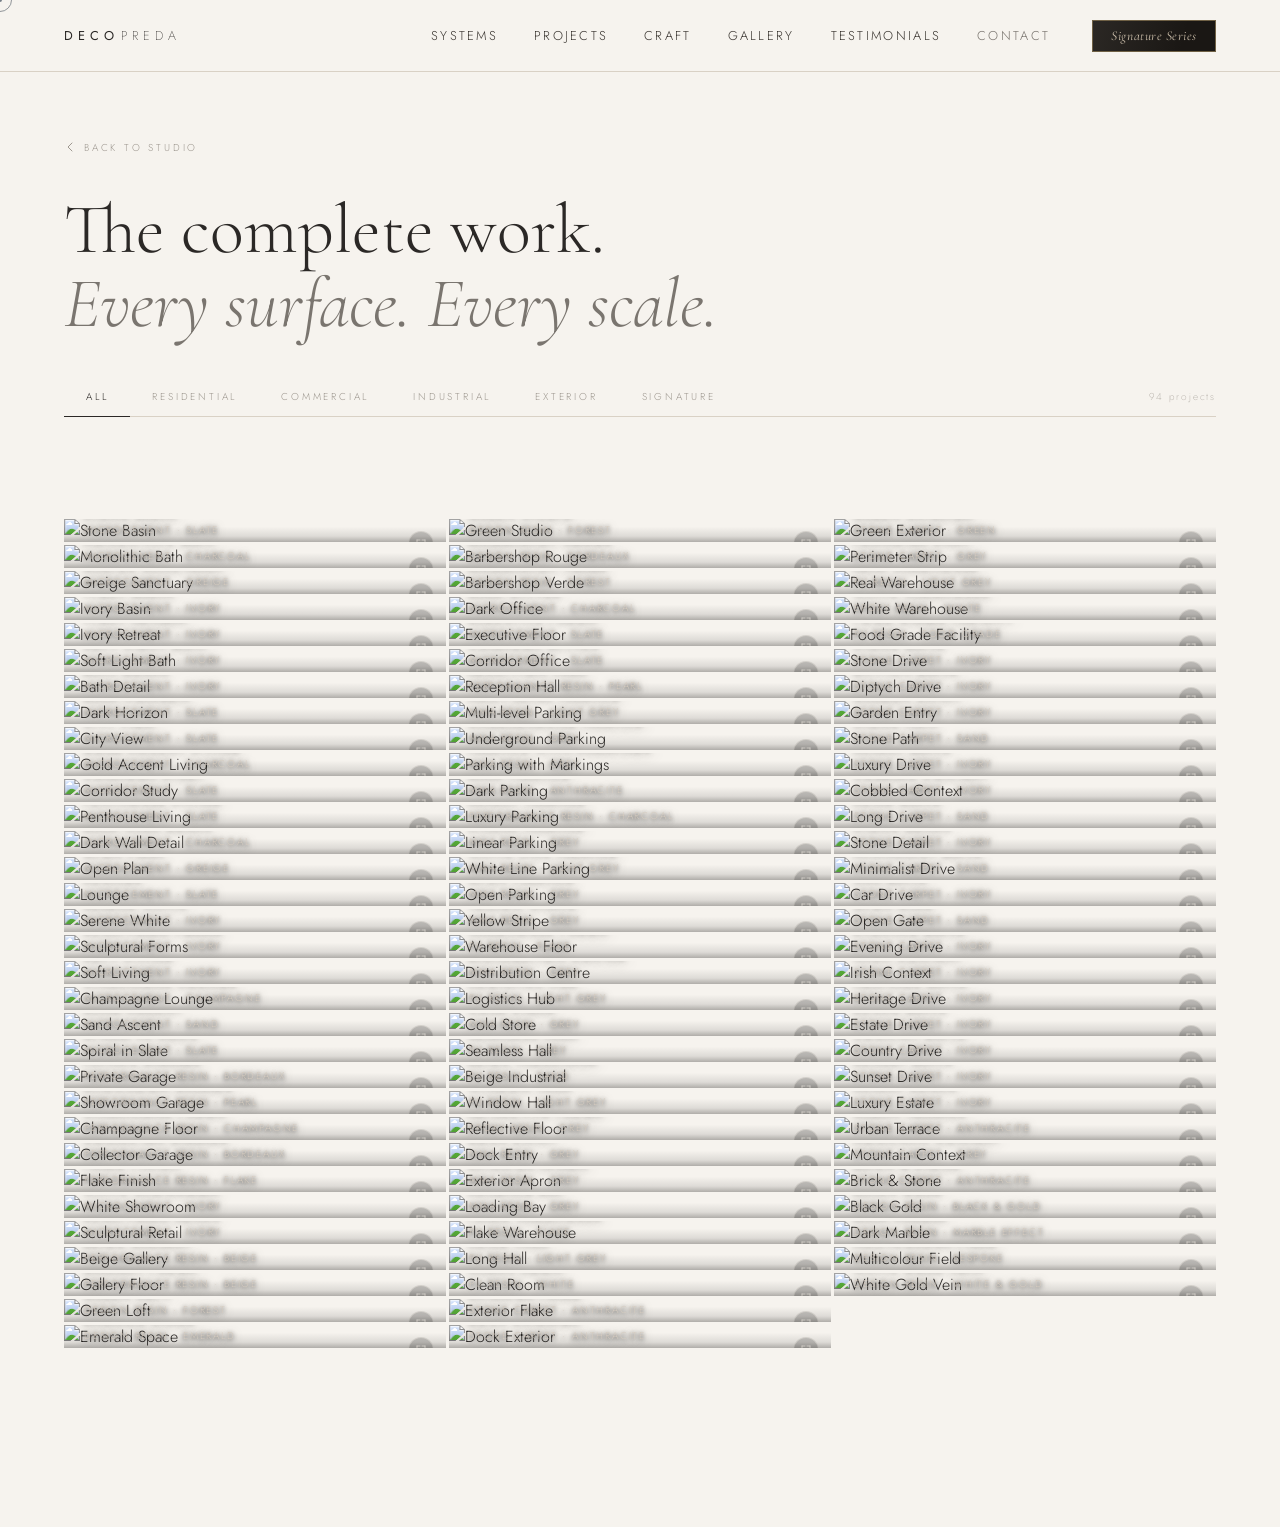
==== commit ee349328: "Update gallery.html" ====
--- a/gallery.html
+++ b/gallery.html
@@ -19,8 +19,13 @@
   <link href="https://fonts.googleapis.com/css2?family=Cormorant+Garamond:ital,wght@0,200;0,300;0,400;1,200;1,300;1,400&family=Jost:wght@200;300;400&display=swap" rel="stylesheet" />
   <link rel="stylesheet" href="style.css" />
   <style>
-    body { cursor: auto; }
-    a, button { cursor: auto; }
+    /* ══════════════════════════════════════════════════════
+       FIX 1 — CURSOR
+       NU suprascriem cursor-ul custom din script.js
+       Scoatem cursor:auto de pe body și butoane
+       ══════════════════════════════════════════════════════ */
+    /* body { cursor: auto; }   ← ȘTERS — cauza problemei */
+    /* a, button { cursor: auto; } ← ȘTERS */
 
     /* ── Gallery page ── */
     .gal-page {
@@ -122,11 +127,9 @@
       transition: transform 0.9s cubic-bezier(0.22, 1, 0.36, 1);
     }
     .gal-item:hover .gal-swatch { transform: scale(1.04); }
-    /* ── Overlay: gradient permanent jos — text ÎNTOTDEAUNA vizibil ── */
     .gal-item__over {
       position: absolute;
       inset: 0;
-      /* Gradient permanent, nu doar la hover */
       background: linear-gradient(
         to top,
         rgba(8, 7, 6, 0.82) 0%,
@@ -148,8 +151,6 @@
         transparent 86%
       );
     }
-
-    /* Titlul — alb clar, mereu vizibil */
     .gal-item__name {
       font-family: var(--sans);
       font-weight: 400;
@@ -157,13 +158,9 @@
       letter-spacing: 0.22em;
       text-transform: uppercase;
       color: rgba(236, 230, 221, 0.96);
-      text-shadow:
-        0 1px 5px rgba(0,0,0,0.95),
-        0 2px 14px rgba(0,0,0,0.75);
+      text-shadow: 0 1px 5px rgba(0,0,0,0.95), 0 2px 14px rgba(0,0,0,0.75);
       line-height: 1.4;
     }
-
-    /* Subtitlul — ivory cald, clar */
     .gal-item__mat {
       font-family: var(--sans);
       font-weight: 300;
@@ -171,14 +168,10 @@
       letter-spacing: 0.18em;
       text-transform: uppercase;
       color: rgba(214, 204, 192, 0.90);
-      text-shadow:
-        0 1px 4px rgba(0,0,0,0.90),
-        0 2px 10px rgba(0,0,0,0.70);
+      text-shadow: 0 1px 4px rgba(0,0,0,0.90), 0 2px 10px rgba(0,0,0,0.70);
       margin-top: 3px;
       line-height: 1.4;
     }
-
-    /* Expand icon — mereu ușor vizibil */
     .gal-item__expand {
       position: absolute;
       top: 12px; right: 12px;
@@ -211,16 +204,152 @@
     @media (max-width: 900px) { .gal-grid { columns: 2; } }
     @media (max-width: 500px) { .gal-grid { columns: 1; } }
 
-    /* ════════════════════════════════════════════════════
-       LIGHTBOX — redesign complet pentru mobile
-       Strategie:
-       - Overlay = backdrop dark, pointer-events:all
-       - .lb-stage = container centrat cu max-width
-       - .lb-img-wrap = relativ, contine imaginea + X + meta
-       - X = absolut colț dreapta-sus AL IMAGINII (nu al ecranului)
-       - Săgeți = fix pe ecran, centrate vertical, cu voal
-       ════════════════════════════════════════════════════ */
-
+    /* ══ NAV MOBIL ══ */
+    @media (max-width: 900px) {
+      .nav__panel {
+        position: fixed !important;
+        top: 0 !important; right: 0 !important;
+        left: auto !important; bottom: auto !important;
+        width: 65vw !important; max-width: 300px !important;
+        height: auto !important;
+        max-height: calc(var(--nav-h, 64px) + 160px) !important;
+        background: rgba(18, 16, 13, 0.82) !important;
+        backdrop-filter: blur(20px) saturate(1.4) !important;
+        -webkit-backdrop-filter: blur(20px) saturate(1.4) !important;
+        border-left: 1px solid rgba(255,255,255,0.10) !important;
+        border-bottom: 1px solid rgba(255,255,255,0.08) !important;
+        border-top: none !important; border-right: none !important;
+        border-radius: 0 0 0 18px !important;
+        box-shadow: -6px 6px 40px rgba(0,0,0,0.55), inset 1px 0 0 rgba(255,255,255,0.04) !important;
+        overflow: hidden !important;
+        z-index: 9999 !important;
+        pointer-events: none !important;
+        transform: translateX(102%) !important;
+        opacity: 0 !important;
+        transition: transform 0.38s cubic-bezier(0.22, 1, 0.36, 1), opacity 0.25s ease !important;
+      }
+      .nav__panel.open {
+        transform: translateX(0) !important;
+        opacity: 1 !important;
+        pointer-events: auto !important;
+      }
+      .menu-scroll {
+        display: flex !important;
+        flex-direction: column !important;
+        align-items: flex-end !important;
+        height: 100% !important;
+        padding-top: calc(var(--nav-h, 64px) + 16px) !important;
+        padding-right: 28px !important;
+        padding-bottom: 20px !important;
+        padding-left: 12px !important;
+        overflow-y: auto !important;
+        overflow-x: hidden !important;
+        -webkit-overflow-scrolling: touch !important;
+        touch-action: pan-y !important;
+        scrollbar-width: none !important;
+        -ms-overflow-style: none !important;
+        box-sizing: border-box !important;
+      }
+      .menu-scroll::-webkit-scrollbar { display: none !important; }
+      .nav__panel::after {
+        content: '' !important;
+        position: absolute !important;
+        bottom: 0 !important; left: 0 !important; right: 0 !important;
+        height: 52px !important;
+        background: linear-gradient(to top, rgba(18,16,13,0.90) 0%, transparent 100%) !important;
+        pointer-events: none !important;
+        z-index: 2 !important;
+      }
+      .nav__item {
+        font-family: var(--serif) !important;
+        font-weight: 300 !important;
+        font-size: clamp(22px, 5.5vw, 28px) !important;
+        letter-spacing: 0.01em !important;
+        text-transform: none !important;
+        text-align: right !important;
+        width: 100% !important;
+        display: flex !important;
+        align-items: center !important;
+        justify-content: flex-end !important;
+        min-height: 52px !important;
+        padding: 12px 0 !important;
+        border-bottom: 1px solid rgba(255,255,255,0.07) !important;
+        color: rgba(236, 230, 221, 0.96) !important;
+        text-decoration: none !important;
+        background: transparent !important;
+        cursor: pointer !important;
+        pointer-events: auto !important;
+        position: relative !important;
+        z-index: 5 !important;
+        -webkit-tap-highlight-color: rgba(255,255,255,0.08) !important;
+        transition: opacity 0.15s ease !important;
+        white-space: nowrap !important;
+      }
+      .nav__item::after, .nav__item::before { display: none !important; }
+      .nav__item:nth-child(1) { opacity: 1.00 !important; }
+      .nav__item:nth-child(2) { opacity: 0.40 !important; }
+      .nav__item:nth-child(3) { opacity: 0.10 !important; }
+      .nav__item:nth-child(4) { opacity: 0.10 !important; }
+      .nav__item:nth-child(5) { opacity: 0.10 !important; }
+      .nav__item:nth-child(6) { opacity: 0.10 !important; }
+      .nav__item:nth-child(7) { opacity: 0.10 !important; }
+      .nav__item:hover, .nav__item:active, .nav__item:focus {
+        opacity: 1 !important; color: #fff !important;
+      }
+      .nav__item:active {
+        background: rgba(255,255,255,0.06) !important; border-radius: 6px !important;
+      }
+      .nav__item--cta, .nav__item--contact {
+        font-family: var(--sans) !important;
+        font-size: 9px !important; letter-spacing: 0.30em !important;
+        text-transform: uppercase !important;
+        color: rgba(200, 192, 182, 0.80) !important;
+        padding: 10px 0 !important;
+        border-top: 1px solid rgba(255,255,255,0.07) !important;
+        border-bottom: none !important; margin-top: 6px !important;
+        opacity: 0.10 !important; min-height: 44px !important;
+      }
+      .nav__item--cta::after, .nav__item--contact::after { display: none !important; }
+      .nav__item--sig {
+        font-style: italic !important;
+        color: rgba(214,196,150,0.95) !important;
+        border-top: 1px solid rgba(183,158,110,0.20) !important;
+        border-bottom: none !important; margin-top: 4px !important;
+        opacity: 1 !important;
+      }
+      .nav__item--sig::before { display: none !important; }
+      /* Light variant */
+      body.light-body .nav__panel {
+        background: rgba(240, 235, 226, 0.88) !important;
+        backdrop-filter: blur(20px) saturate(1.6) !important;
+        -webkit-backdrop-filter: blur(20px) saturate(1.6) !important;
+        border-left-color: rgba(0,0,0,0.08) !important;
+        border-bottom-color: rgba(0,0,0,0.06) !important;
+        box-shadow: -6px 6px 40px rgba(0,0,0,0.18) !important;
+      }
+      body.light-body .nav__panel::after {
+        background: linear-gradient(to top, rgba(240,235,226,0.92) 0%, transparent 100%) !important;
+      }
+      body.light-body .nav__item {
+        color: rgba(30, 26, 20, 0.96) !important;
+        border-bottom-color: rgba(0,0,0,0.07) !important;
+      }
+      body.light-body .nav__item:hover, body.light-body .nav__item:active {
+        color: #0A0908 !important;
+      }
+      body.light-body .nav__item--cta, body.light-body .nav__item--contact {
+        color: rgba(80, 72, 60, 0.80) !important;
+        border-top-color: rgba(0,0,0,0.07) !important;
+      }
+      body.light-body .nav__item--sig { color: #7A5F3A !important; }
+      body.light-body .nav__panel::after {
+        background: linear-gradient(to top, rgba(240,235,226,0.92) 0%, transparent 100%) !important;
+      }
+      .nav__burger { position: relative !important; z-index: 10000 !important; }
+    }
+
+
+    /* ══ LIGHTBOX ══ */
     .lightbox {
       position: fixed;
       inset: 0;
@@ -231,15 +360,12 @@
       justify-content: center;
       pointer-events: none;
       transition: background 0.4s ease;
-      /* Padding = spatiu pentru sageti stanga/dreapta */
       padding: 0 68px;
     }
     .lightbox.open {
       background: rgba(10, 9, 8, 0.95);
       pointer-events: all;
     }
-
-    /* Stage — containerul principal, se scalează cu imaginea */
     .lb-stage {
       position: relative;
       max-width: min(860px, 100%);
@@ -249,14 +375,11 @@
       transition: opacity 0.4s ease, transform 0.4s ease;
     }
     .lightbox.open .lb-stage { opacity: 1; transform: scale(1); }
-
-    /* Wrapper imagine — position:relative pentru X */
     .lb-img-wrap {
       position: relative;
       width: 100%;
-      line-height: 0; /* elimina spatiu sub imagine */
-    }
-
+      line-height: 0;
+    }
     .lb-surface {
       display: block;
       width: 100%;
@@ -264,11 +387,6 @@
       object-fit: contain;
       border: none;
     }
-
-    /* ── X — colț dreapta-sus AL IMAGINII ──
-       position:absolute față de .lb-img-wrap.
-       Pe mobile: se vede clar pe colțul imaginii,
-       nu se suprapune cu nav-ul (care e sus la z-index:1000). */
     .lb-close {
       position: absolute;
       top: 10px;
@@ -278,7 +396,6 @@
       display: flex;
       align-items: center;
       justify-content: center;
-      /* Voal dark pentru vizibilitate pe orice imagine */
       background: rgba(10, 9, 8, 0.72);
       border: 1px solid rgba(236, 230, 221, 0.45);
       border-radius: 50%;
@@ -286,7 +403,6 @@
       cursor: pointer;
       z-index: 10;
       transition: background 0.2s, border-color 0.2s, color 0.2s;
-      /* Touch target minim 44px */
       -webkit-tap-highlight-color: transparent;
     }
     .lb-close:hover,
@@ -295,8 +411,6 @@
       border-color: rgba(236, 230, 221, 0.80);
       color: #fff;
     }
-
-    /* ── Meta (titlu + material) — sub imagine ── */
     .lb-meta {
       display: flex;
       align-items: baseline;
@@ -304,30 +418,23 @@
       gap: 16px;
       padding: 14px 0 0;
     }
-
     .lb-name {
       font-family: var(--serif);
       font-weight: 300;
       font-size: clamp(18px, 2.2vw, 26px);
-      /* Culoare clară pe fond dark */
       color: rgba(236, 230, 221, 0.96);
       line-height: 1.2;
     }
-
-    /* Subtitlul (material · locatie) — vizibil clar */
     .lb-mat {
       font-family: var(--sans);
       font-weight: 300;
       font-size: clamp(10px, 1.1vw, 12px);
       letter-spacing: 0.28em;
       text-transform: uppercase;
-      /* Aceeași culoare clară, nu mai e transparent */
       color: rgba(214, 204, 192, 0.88);
       flex-shrink: 0;
       line-height: 1.4;
     }
-
-    /* Counter */
     .lb-counter {
       display: block;
       text-align: center;
@@ -338,10 +445,6 @@
       letter-spacing: 0.28em;
       color: rgba(183, 174, 163, 0.50);
     }
-
-    /* ── SĂGEȚI — fixed pe ecran, centrate vertical ──
-       Voal dark pentru vizibilitate garantată pe orice imagine.
-       Z-index mai mare decât nav (1000) → 9600. */
     .lb-nav {
       position: fixed;
       top: 50%;
@@ -351,19 +454,16 @@
       display: flex;
       align-items: center;
       justify-content: center;
-      /* Voal dark vizibil */
       background: rgba(10, 9, 8, 0.70);
       border: 1px solid rgba(183, 174, 163, 0.55);
       border-radius: 50%;
       color: rgba(236, 230, 221, 0.95);
       cursor: pointer;
       z-index: 9600;
-      transition: background 0.2s, border-color 0.2s, color 0.2s;
-      -webkit-tap-highlight-color: transparent;
-      /* Ascunse când lightbox e închis */
       opacity: 0;
       pointer-events: none;
       transition: opacity 0.3s ease, background 0.2s, border-color 0.2s;
+      -webkit-tap-highlight-color: transparent;
     }
     .lightbox.open .lb-nav {
       opacity: 1;
@@ -377,33 +477,24 @@
     }
     .lb-prev { left: 12px; }
     .lb-next { right: 12px; }
-
-    /* Mobile: săgeți mai mici, mai aproape de margine */
     @media (max-width: 600px) {
       .lightbox { padding: 0 52px; }
-      .lb-nav {
-        width: 40px;
-        height: 40px;
-      }
+      .lb-nav { width: 40px; height: 40px; }
       .lb-prev { left: 6px; }
       .lb-next { right: 6px; }
-      .lb-close {
-        top: 8px;
-        right: 8px;
-        width: 36px;
-        height: 36px;
-      }
-      .lb-name {
-        font-size: clamp(16px, 4vw, 20px);
-      }
-      .lb-mat {
-        font-size: 9px;
-        letter-spacing: 0.20em;
-      }
+      .lb-close { top: 8px; right: 8px; width: 36px; height: 36px; }
+      .lb-name { font-size: clamp(16px, 4vw, 20px); }
+      .lb-mat { font-size: 9px; letter-spacing: 0.20em; }
     }
   </style>
 </head>
-<body>
+<body class="light-body">
+
+  <div class="cursor" id="cursor" aria-hidden="true">
+    <div class="cursor__ring"></div>
+    <div class="cursor__dot"></div>
+  </div>
+
 
   <!-- ══ NAV ══ -->
   <nav class="nav on-light" id="nav" aria-label="Primary">
@@ -453,23 +544,8 @@
     </div>
   </main>
 
-  <!-- ══ LIGHTBOX ══
-       Structura:
-       .lightbox (backdrop, fixed inset:0)
-         .lb-nav.lb-prev (fixed, z:9600)
-         .lb-nav.lb-next (fixed, z:9600)
-         .lb-stage (container centrat)
-           .lb-img-wrap (position:relative)
-             img.lb-surface
-             button.lb-close (absolut colț dreapta-sus)
-           .lb-meta
-             span.lb-name
-             span.lb-mat
-           span.lb-counter
-  ══ -->
+  <!-- ══ LIGHTBOX ══ -->
   <div class="lightbox" id="lightbox" role="dialog" aria-modal="true" aria-label="Image detail view" aria-hidden="true">
-
-    <!-- Săgeți: fixed față de viewport, z > nav -->
     <button class="lb-nav lb-prev" id="lbPrev" aria-label="Previous image">
       <svg width="18" height="18" viewBox="0 0 18 18" fill="none">
         <path d="M11 4L6 9L11 14" stroke="currentColor" stroke-width="1.8" stroke-linecap="round" stroke-linejoin="round"/>
@@ -480,13 +556,8 @@
         <path d="M7 4L12 9L7 14" stroke="currentColor" stroke-width="1.8" stroke-linecap="round" stroke-linejoin="round"/>
       </svg>
     </button>
-
-    <!-- Stage -->
     <div class="lb-stage" id="lbStage">
-
-      <!-- Imagine + X -->
       <div class="lb-img-wrap" id="lbImgWrap">
-        <!-- X: absolut față de .lb-img-wrap, colț dreapta-sus -->
         <button class="lb-close" id="lbClose" aria-label="Close">
           <svg width="14" height="14" viewBox="0 0 14 14" fill="none">
             <path d="M2 2l10 10M12 2L2 12" stroke="currentColor" stroke-width="1.6" stroke-linecap="round"/>
@@ -494,18 +565,17 @@
         </button>
         <img class="lb-surface" id="lbSurface" src="" alt="" />
       </div>
-
-      <!-- Meta -->
       <div class="lb-meta">
         <span class="lb-name" id="lbName"></span>
         <span class="lb-mat"  id="lbMat"></span>
       </div>
-
-      <!-- Counter -->
       <span class="lb-counter" id="lbCounter"></span>
-
-    </div><!-- /.lb-stage -->
-  </div><!-- /.lightbox -->
+    </div>
+  </div>
+
+  <!-- ══ BACKDROP NAV ══ -->
+  <div class="nav__backdrop" id="navBackdrop" aria-hidden="true"></div>
+
 
   <script>
   'use strict';
@@ -562,7 +632,7 @@
     const grid    = document.getElementById('galGrid');
     const loading = document.getElementById('galLoading');
     try {
-      const res  = await fetch('images.json');
+      const res  = await fetch("images.json", { cache: "no-cache" });
       if (!res.ok) throw new Error('images.json not found');
       const data = await res.json();
       allItems   = flattenData(data);
@@ -575,7 +645,7 @@
       });
       updateCount();
     } catch (err) {
-      loading.textContent = 'Gallery unavailable — ' + err.message;
+      console.error('[Gallery]', err); loading.textContent = 'Gallery unavailable — ' + err.message; loading.style.color='rgba(220,100,100,0.8)';
     }
   }
 
@@ -653,7 +723,6 @@
     if (e.key === 'ArrowRight') nextImg();
   });
 
-  /* Touch swipe */
   let tsX = 0;
   lb.addEventListener('touchstart', e => { tsX = e.changedTouches[0].clientX; }, { passive: true });
   lb.addEventListener('touchend',   e => {
@@ -661,37 +730,72 @@
     if (Math.abs(dx) > 45) { dx < 0 ? nextImg() : prevImg(); }
   }, { passive: true });
 
-  /* ── Nav burger (inline, fără script.js) ── */
-  const burgerBtn  = document.getElementById('navBurger');
-  const navPanelEl = document.getElementById('navPanel');
-  if (burgerBtn && navPanelEl) {
-    burgerBtn.addEventListener('click', () => {
-      const open = navPanelEl.classList.toggle('open');
-      burgerBtn.setAttribute('aria-expanded', String(open));
-      burgerBtn.setAttribute('aria-label', open ? 'Close menu' : 'Open menu');
-      navPanelEl.setAttribute('aria-hidden', String(!open));
-      document.body.style.overflow = open ? 'hidden' : '';
+  /* ══════════════════════════════════════════════════════
+     FIX 3 — NAV MOBIL: script corect cu backdrop
+     Reproduce exact logica din script.js (index.html)
+     ══════════════════════════════════════════════════════ */
+  (function() {
+    'use strict';
+    const burger   = document.getElementById('navBurger');
+    const panel    = document.getElementById('navPanel');
+    const backdrop = document.getElementById('navBackdrop');
+    if (!burger || !panel) return;
+    const btn = burger.cloneNode(true);
+    burger.parentNode.replaceChild(btn, burger);
+
+    const scroll   = document.getElementById('menuScroll');
+    const items = panel ? Array.from(panel.querySelectorAll('.nav__item')) : [];
+    const opacities = [1, 0.40, 0.10];
+
+    function updateFade() {
+      if (!scroll) return;
+      const containerTop = scroll.getBoundingClientRect().top;
+      let closestIdx = 0, closestDist = Infinity;
+      items.forEach((item, i) => {
+        const dist = Math.abs(item.getBoundingClientRect().top - containerTop);
+        if (dist < closestDist) { closestDist = dist; closestIdx = i; }
+      });
+      items.forEach((item, i) => {
+        const delta = i - closestIdx;
+        const op = opacities[Math.min(Math.abs(delta), opacities.length - 1)];
+        item.style.opacity = op;
+      });
+    }
+
+    function openNav() {
+      panel.classList.add('open');
+      panel.setAttribute('aria-hidden', 'false');
+      btn.setAttribute('aria-expanded', 'true');
+      btn.setAttribute('aria-label', 'Close menu');
+      if (backdrop) backdrop.classList.add('open');
+      document.body.style.overflow = 'hidden';
+      if (scroll) scroll.scrollTop = 0;
+      setTimeout(updateFade, 50);
+    }
+    function closeNav() {
+      panel.classList.remove('open');
+      panel.setAttribute('aria-hidden', 'true');
+      btn.setAttribute('aria-expanded', 'false');
+      btn.setAttribute('aria-label', 'Open menu');
+      if (backdrop) backdrop.classList.remove('open');
+      document.body.style.overflow = '';
+    }
+
+    btn.addEventListener('click', () =>
+      panel.classList.contains('open') ? closeNav() : openNav()
+    );
+    if (backdrop) backdrop.addEventListener('click', closeNav);
+    if (scroll) scroll.addEventListener('scroll', updateFade, { passive: true });
+    items.forEach(a => { if (a.tagName === 'A') a.addEventListener('click', closeNav); });
+    document.addEventListener('keydown', e => {
+      if (e.key === 'Escape' && panel.classList.contains('open')) { closeNav(); btn.focus(); }
     });
-    Array.from(navPanelEl.querySelectorAll('a')).forEach(a => {
-      a.addEventListener('click', () => {
-        navPanelEl.classList.remove('open');
-        burgerBtn.setAttribute('aria-expanded', 'false');
-        navPanelEl.setAttribute('aria-hidden', 'true');
-        document.body.style.overflow = '';
-      });
-    });
-    document.addEventListener('keydown', e => {
-      if (e.key === 'Escape' && navPanelEl.classList.contains('open')) {
-        navPanelEl.classList.remove('open');
-        burgerBtn.setAttribute('aria-expanded', 'false');
-        navPanelEl.setAttribute('aria-hidden', 'true');
-        document.body.style.overflow = '';
-        burgerBtn.focus();
-      }
-    });
-  }
-
-  /* URL filter param */
+
+    const yr = document.getElementById('yr');
+    if (yr) yr.textContent = new Date().getFullYear();
+  })();
+
+  /* ── URL filter param ── */
   (function() {
     const p = new URLSearchParams(window.location.search);
     const f = p.get('filter') || p.get('domain');
@@ -703,6 +807,44 @@
   const yrEl = document.getElementById('yr');
   if (yrEl) yrEl.textContent = new Date().getFullYear();
 
+  /* ── Cursor custom inline ── */
+  (function() {
+    const cur  = document.getElementById('cursor');
+    if (!cur || 'ontouchstart' in window) { if (cur) cur.style.display = 'none'; return; }
+    const ring = cur.querySelector('.cursor__ring');
+    const dot  = cur.querySelector('.cursor__dot');
+    let cx = 0, cy = 0, rx = 0, ry = 0, raf = null, visible = false;
+    const lerp = (a, b, t) => a + (b - a) * t;
+    function tick() {
+      rx = lerp(rx, cx, 0.1); ry = lerp(ry, cy, 0.1);
+      if (dot)  { dot.style.left  = cx + 'px'; dot.style.top  = cy + 'px'; }
+      if (ring) { ring.style.left = rx.toFixed(2) + 'px'; ring.style.top = ry.toFixed(2) + 'px'; }
+      raf = requestAnimationFrame(tick);
+    }
+    document.addEventListener('mousemove', e => {
+      cx = e.clientX; cy = e.clientY;
+      if (!visible) { cur.style.opacity = '1'; visible = true; if (!raf) tick(); }
+    });
+    document.addEventListener('mouseover', e => {
+      if (e.target.closest('a,button,[data-cursor="link"]')) cur.classList.add('hovering');
+    });
+    document.addEventListener('mouseout', e => {
+      if (e.target.closest('a,button,[data-cursor="link"]')) cur.classList.remove('hovering');
+    });
+    document.addEventListener('mouseleave', () => { cur.style.opacity = '0'; });
+    document.addEventListener('mouseenter', () => { cur.style.opacity = '1'; });
+  })();
+
+  /* ── Progress bar inline ── */
+  (function() {
+    const prog = document.getElementById('progress');
+    if (!prog) return;
+    window.addEventListener('scroll', function() {
+      const total = document.documentElement.scrollHeight - window.innerHeight;
+      prog.style.width = (total > 0 ? (window.scrollY / total) * 100 : 0).toFixed(2) + '%';
+    }, { passive: true });
+  })();
+
   initGallery();
   </script>
 
--- a/style.css
+++ b/style.css
@@ -3710,652 +3710,29 @@
     color: var(--ink) !important;
   }
 }
-// @ts-nocheck
 /* ════════════════════════════════════════════════════════════
-   DECO PREDA — script.js
-   Architectural Surface Contractor
-   ES6+ | Vanilla JS | No libraries | Performance-first
+   DECO PREDA — ADDITIONS FINALE
+   Adaugă DOAR ACEST BLOC la sfârșitul fișierului style.css
+   (după ultima regulă existentă, înainte de EOF)
    ════════════════════════════════════════════════════════════ */
 
-'use strict';
-
-const $ = (sel, root = document) => root.querySelector(sel);
-const $$ = (sel, root = document) => Array.from(root.querySelectorAll(sel));
-const lerp = (a, b, t) => a + (b - a) * t;
-const clamp = (val, min, max) => Math.min(Math.max(val, min), max);
-
-/* ── 1. LOADER ── */
-const loaderEl = $('#loader');
-const dismissLoader = (() => {
-  let done = false;
-  return function dismiss() {
-    if (done || !loaderEl) return;
-    done = true;
-    loaderEl.classList.add('out');
-    document.body.style.overflow = '';
-    setTimeout(() => document.body.classList.add('light-body'), 800);
-    revealHero();
-  };
-})();
-
-document.body.style.overflow = 'hidden';
-const _primaryTimer = setTimeout(dismissLoader, 1800);
-window.addEventListener('load', () => { clearTimeout(_primaryTimer); setTimeout(dismissLoader, 400); });
-setTimeout(dismissLoader, 3500);
-
-/* ── 2. HERO REVEAL ── */
-function revealHero() {
-  $$('.reveal-hero').forEach((el, i) => {
-    setTimeout(() => el.classList.add('in'), 100 + i * 160);
-  });
-}
-
-/* ── 3. SCROLL PROGRESS ── */
-const progressEl = $('#progress');
-function updateProgress() {
-  if (!progressEl) return;
-  const scrolled = window.scrollY;
-  const total = document.documentElement.scrollHeight - window.innerHeight;
-  progressEl.style.width = (total > 0 ? (scrolled / total) * 100 : 0).toFixed(2) + '%';
-}
-
-/* ── 4. NAV STATE ── */
-const navEl = $('#nav');
-const introEl = $('#intro');
-function updateNav() {
-  if (!navEl) return;
-  const threshold = introEl ? introEl.getBoundingClientRect().bottom - window.innerHeight * 0.25 : 0;
-  if (threshold > 0) { navEl.classList.add('on-dark'); navEl.classList.remove('on-light'); }
-  else { navEl.classList.remove('on-dark'); navEl.classList.add('on-light'); }
-}
-navEl && navEl.classList.add('on-dark');
-
-/* ── 5. PARALLAX ── */
-const introScene = $('#introScene');
-function updateParallax() {
-  if (!introScene) return;
-  const sy = window.scrollY;
-  if (sy <= window.innerHeight) {
-    introScene.style.transform = `translateY(${clamp(sy * 0.12, 0, window.innerHeight * 0.15).toFixed(2)}px)`;
-  }
-}
-
-/* ── 6. SCROLL HANDLER ── */
-let _scrollRAF = null;
-function onScroll() {
-  if (_scrollRAF) return;
-  _scrollRAF = requestAnimationFrame(() => { updateProgress(); updateNav(); updateParallax(); _scrollRAF = null; });
-}
-window.addEventListener('scroll', onScroll, { passive: true });
-
-/* ── 7. REVEAL OBSERVER ── */
-const revealEls = $$('.reveal').filter(el => !el.closest('.intro'));
-const revealObserver = new IntersectionObserver((entries) => {
-  entries.forEach(entry => {
-    if (entry.isIntersecting) { entry.target.classList.add('in'); revealObserver.unobserve(entry.target); }
-  });
-}, { threshold: 0.1, rootMargin: '0px 0px -44px 0px' });
-revealEls.forEach(el => revealObserver.observe(el));
-
-/* ── 8. COUNTERS ── */
-function easeOutExpo(t) { return t === 1 ? 1 : 1 - Math.pow(2, -10 * t); }
-function animateCounter(el) {
-  const target = parseInt(el.dataset.count, 10);
-  const duration = 2200;
-  const start = performance.now();
-  function step(now) {
-    const progress = clamp((now - start) / duration, 0, 1);
-    el.textContent = Math.round(easeOutExpo(progress) * target);
-    if (progress < 1) requestAnimationFrame(step); else el.textContent = target;
-  }
-  requestAnimationFrame(step);
-}
-const counterObserver = new IntersectionObserver((entries) => {
-  entries.forEach(entry => { if (entry.isIntersecting) { animateCounter(entry.target); counterObserver.unobserve(entry.target); } });
-}, { threshold: 0.4 });
-$$('[data-count]').forEach(el => counterObserver.observe(el));
-
-/* ── 9. CURSOR ── */
-const cursorEl = $('#cursor');
-const cursorRing = cursorEl && $('.cursor__ring', cursorEl);
-const cursorDot = cursorEl && $('.cursor__dot', cursorEl);
-let cursorX = 0, cursorY = 0, ringX = 0, ringY = 0, _cursorRAF = null, cursorVisible = false;
-
-function updateCursor() {
-  if (cursorDot) { cursorDot.style.left = cursorX + 'px'; cursorDot.style.top = cursorY + 'px'; }
-  ringX = lerp(ringX, cursorX, 0.1); ringY = lerp(ringY, cursorY, 0.1);
-  if (cursorRing) { cursorRing.style.left = ringX.toFixed(2) + 'px'; cursorRing.style.top = ringY.toFixed(2) + 'px'; }
-  _cursorRAF = requestAnimationFrame(updateCursor);
-}
-
-document.addEventListener('mousemove', (e) => {
-  cursorX = e.clientX; cursorY = e.clientY;
-  if (!cursorVisible && cursorEl) { cursorEl.style.opacity = '1'; cursorVisible = true; if (!_cursorRAF) updateCursor(); }
-});
-document.addEventListener('mouseover', (e) => { if (e.target.closest('[data-cursor="link"]') || e.target.tagName === 'A' || e.target.tagName === 'BUTTON') cursorEl && cursorEl.classList.add('hovering'); });
-document.addEventListener('mouseout', (e) => { if (e.target.closest('[data-cursor="link"]') || e.target.tagName === 'A' || e.target.tagName === 'BUTTON') cursorEl && cursorEl.classList.remove('hovering'); });
-document.addEventListener('mouseleave', () => { if (cursorEl) cursorEl.style.opacity = '0'; });
-document.addEventListener('mouseenter', () => { if (cursorEl) cursorEl.style.opacity = '1'; });
-if ('ontouchstart' in window && cursorEl) { cursorEl.style.display = 'none'; document.body.style.cursor = ''; }
-
-/* ── 10. MAGNETIC BUTTONS ── */
-$$('[data-magnetic]').forEach(btn => {
-  let rAF = null, cx = 0, cy = 0, tx = 0, ty = 0, active = false;
-  const STRENGTH = 0.22, THRESHOLD = 0.04;
-  function tick() {
-    cx = lerp(cx, tx, 0.09); cy = lerp(cy, ty, 0.09);
-    btn.style.transform = `translate(${cx.toFixed(2)}px, ${cy.toFixed(2)}px)`;
-    const settled = !active && Math.abs(cx - tx) < THRESHOLD && Math.abs(cy - ty) < THRESHOLD;
-    if (settled) { btn.style.transform = ''; cx = 0; cy = 0; rAF = null; } else rAF = requestAnimationFrame(tick);
-  }
-  btn.addEventListener('mouseenter', () => { active = true; if (!rAF) rAF = requestAnimationFrame(tick); });
-  btn.addEventListener('mousemove', (e) => { const r = btn.getBoundingClientRect(); tx = (e.clientX - (r.left + r.width / 2)) * STRENGTH; ty = (e.clientY - (r.top + r.height / 2)) * STRENGTH; });
-  btn.addEventListener('mouseleave', () => { active = false; tx = 0; ty = 0; if (!rAF) rAF = requestAnimationFrame(tick); });
-});
-
-/* ── 11. MOBILE NAV ── */
-const burgerBtn = $('#navBurger');
-const navPanelEl = $('#navPanel');
-if (burgerBtn && navPanelEl) {
-  burgerBtn.addEventListener('click', () => {
-    const open = navPanelEl.classList.toggle('open');
-    burgerBtn.setAttribute('aria-expanded', String(open));
-    burgerBtn.setAttribute('aria-label', open ? 'Close menu' : 'Open menu');
-    navPanelEl.setAttribute('aria-hidden', String(!open));
-    document.body.style.overflow = open ? 'hidden' : '';
-  });
-  $$('a', navPanelEl).forEach(a => {
-    a.addEventListener('click', () => {
-      navPanelEl.classList.remove('open');
-      burgerBtn.setAttribute('aria-expanded', 'false');
-      burgerBtn.setAttribute('aria-label', 'Open menu');
-      navPanelEl.setAttribute('aria-hidden', 'true');
-      document.body.style.overflow = '';
-    });
-  });
-  document.addEventListener('keydown', (e) => {
-    if (e.key === 'Escape' && navPanelEl.classList.contains('open')) {
-      navPanelEl.classList.remove('open');
-      burgerBtn.setAttribute('aria-expanded', 'false');
-      navPanelEl.setAttribute('aria-hidden', 'true');
-      document.body.style.overflow = '';
-      burgerBtn.focus();
-    }
-  });
-}
-
-/* ── 12. FORM ── */
-const FORMSPREE_ENDPOINT = 'https://formspree.io/f/mkoqvqbw';
-const commissionForm = $('#commissionForm');
-const formOkEl = $('#formOk');
-const formErrEl = $('#formErr');
-const isEmail = (v) => /^[^\s@]+@[^\s@]+\.[^\s@]+$/.test((v || '').trim());
-
-function setError(input, hasError) { const wrap = input && input.closest('.f'); if (wrap) wrap.classList.toggle('f--error', hasError); }
-function showSuccess(msg) { if (!formOkEl) return; formOkEl.textContent = msg; formOkEl.classList.add('show'); setTimeout(() => { formOkEl.textContent = ''; formOkEl.classList.remove('show'); }, 9000); }
-function showFormError(msg) { if (!formErrEl) return; formErrEl.textContent = msg; formErrEl.classList.add('show'); setTimeout(() => { formErrEl.textContent = ''; formErrEl.classList.remove('show'); }, 10000); }
-function setSubmitState(btn, lbl, loading) { if (!btn || !lbl) return; btn.disabled = loading; lbl.textContent = loading ? 'Sending\u2026' : 'Submit Enquiry'; }
-
-if (commissionForm) {
-  commissionForm.addEventListener('submit', async (e) => {
-    e.preventDefault();
-    const nameInput = $('#f-name', commissionForm), emailInput = $('#f-email', commissionForm);
-    const studioInput = $('#f-studio', commissionForm), typeSelect = $('#f-type', commissionForm);
-    const briefArea = $('#f-brief', commissionForm);
-    const submitBtn = $('button[type="submit"]', commissionForm);
-    const submitLbl = submitBtn && $('.btn-submit__label', submitBtn);
-    [nameInput, emailInput, typeSelect, briefArea].forEach(f => setError(f, false));
-    if (formErrEl) { formErrEl.textContent = ''; formErrEl.classList.remove('show'); }
-    let valid = true;
-    if (!nameInput?.value.trim()) { setError(nameInput, true); valid = false; }
-    if (!isEmail(emailInput?.value)) { setError(emailInput, true); valid = false; }
-    if (!typeSelect?.value) { setError(typeSelect, true); valid = false; }
-    if (!briefArea?.value.trim()) { setError(briefArea, true); valid = false; }
-    if (!valid) return;
-    setSubmitState(submitBtn, submitLbl, true);
-    const payload = {
-      name: nameInput.value.trim(), email: emailInput.value.trim(),
-      studio: studioInput?.value.trim() || '—',
-      project_type: typeSelect.value, message: briefArea.value.trim(),
-      _replyto: emailInput.value.trim(), _subject: 'New Commission — Deco Preda',
-    };
-    try {
-      const res = await fetch(FORMSPREE_ENDPOINT, { method: 'POST', headers: { 'Content-Type': 'application/json', 'Accept': 'application/json' }, body: JSON.stringify(payload) });
-      const data = await res.json();
-      if (res.ok) { commissionForm.reset(); setSubmitState(submitBtn, submitLbl, false); showSuccess('Your commission request has been received. The studio will respond within 24 hours.'); }
-      else { throw new Error(data?.errors?.map(e => e.message).join(', ') || 'Submission failed.'); }
-    } catch (err) { console.error('[Deco Preda] Formspree error:', err); setSubmitState(submitBtn, submitLbl, false); showFormError('Could not send message. Please write to studio@decopreda.com'); }
-  });
-}
-
-/* ── 13. FOOTER YEAR ── */
-const yrEl = $('#yr');
-if (yrEl) yrEl.textContent = new Date().getFullYear();
-
-/* ── 14. INIT ── */
-updateProgress();
-updateNav();
-
-/* ══ CALCULATORS ══ */
-const PANEL_CALC = {
-  RATE: 40, BULK_THRESHOLD: 150, BULK_DISCOUNT: 0.15,
-  MATERIAL: { microcement: 1.00, resin: 1.10, stone: 0.95, 'resin-design': 1.20 },
-  SYSTEM: { basic: 0.85, medium: 1.00, premium: 1.35 },
-  SYSTEM_LABEL: { basic: 'Basic coat', medium: 'Medium', premium: 'Premium' },
-};
-
-function fmtRON(n) { return n.toLocaleString('ro-RO', { maximumFractionDigits: 0 }) + ' RON'; }
-function easeOutCubic(t) { return 1 - Math.pow(1 - t, 3); }
-
-function rollUp(el, target, duration = 700) {
-  const start = performance.now();
-  function step(now) {
-    const t = Math.min((now - start) / duration, 1);
-    el.textContent = fmtRON(Math.round(easeOutCubic(t) * target));
-    if (t < 1) requestAnimationFrame(step); else el.textContent = fmtRON(target);
-  }
-  requestAnimationFrame(step);
-}
-
-function computeEstimate(material, sqm, system) {
-  const mMult = PANEL_CALC.MATERIAL[material] ?? 1;
-  const sMult = PANEL_CALC.SYSTEM[system] ?? 1;
-  const gross = Math.round(sqm * PANEL_CALC.RATE * mMult * sMult);
-  let discountPct = 0;
-  if (sqm >= 200) discountPct = PANEL_CALC.BULK_DISCOUNT;
-  else if (sqm > 100) discountPct = PANEL_CALC.BULK_DISCOUNT * ((sqm - 100) / 100);
-  const saving = Math.round(gross * discountPct);
-  const base = gross - saving;
-  return { gross, base, saving, discountPct, isBulk: discountPct > 0, low: Math.round(base * 0.90), high: Math.round(base * 1.35) };
-}
-
-function renderPanelResult(resultEl, sqm, material, system) {
-  const { base, saving, discountPct, isBulk, low, high } = computeEstimate(material, sqm, system);
-  const sysLabel = PANEL_CALC.SYSTEM_LABEL[system] || system;
-  const pctLabel = Math.round(discountPct * 100);
-  let html = `<span class="pcalc__price">0 RON</span><span class="pcalc__amount-unit">${sqm} m² · ${sysLabel}</span>`;
-  if (isBulk) html += `<span class="pcalc__bulk-badge">−${pctLabel}% volume discount · saving ${fmtRON(saving)}</span>`;
-  html += `<p class="pcalc__range">Indicative range: ${fmtRON(low)} – ${fmtRON(high)}</p><p class="pcalc__rate">${PANEL_CALC.RATE} RON/m² base${isBulk ? ' · volume rate applied' : ''}</p>`;
-  resultEl.innerHTML = html;
-  const priceEl = resultEl.querySelector('.pcalc__price');
-  if (priceEl) rollUp(priceEl, base);
-}
-
-function toggleDrawer(btn, drawer) {
-  const isOpen = drawer.classList.contains('open');
-  document.querySelectorAll('.panel__calc.open').forEach(d => {
-    if (d !== drawer) { d.classList.remove('open'); d.setAttribute('aria-hidden', 'true'); const b = document.querySelector('[aria-controls="' + d.id + '"]'); if (b) b.setAttribute('aria-expanded', 'false'); }
-  });
-  if (isOpen) { drawer.classList.remove('open'); drawer.setAttribute('aria-hidden', 'true'); btn.setAttribute('aria-expanded', 'false'); }
-  else {
-    drawer.classList.add('open'); drawer.setAttribute('aria-hidden', 'false'); btn.setAttribute('aria-expanded', 'true');
-    const material = drawer.dataset.material;
-    const mpInput = drawer.querySelector('.pcalc__input');
-    const sysSelect = drawer.querySelector('.pcalc__select');
-    if (mpInput && parseFloat(mpInput.value) > 0) { const resultEl = drawer.querySelector('.pcalc__result'); if (resultEl) renderPanelResult(resultEl, parseFloat(mpInput.value), material, sysSelect?.value); }
-    else if (mpInput) setTimeout(() => mpInput.focus(), 350);
-  }
-}
-
-function resetDrawer(drawer) {
-  const mpInput = drawer.querySelector('.pcalc__input');
-  const resultEl = drawer.querySelector('.pcalc__result');
-  if (resultEl && resultEl.querySelector('.pcalc__price')) {
-    resultEl.style.transition = 'opacity 0.35s ease'; resultEl.style.opacity = '0';
-    setTimeout(() => {
-      if (mpInput) { mpInput.value = '00'; mpInput.blur(); }
-      resultEl.innerHTML = '<span class="pcalc__neutral">—</span>'; resultEl.style.opacity = '0';
-      requestAnimationFrame(() => requestAnimationFrame(() => { resultEl.style.transition = 'opacity 0.4s ease'; resultEl.style.opacity = '1'; }));
-    }, 900);
-  } else { if (mpInput) { mpInput.value = '00'; mpInput.blur(); } if (resultEl) resultEl.innerHTML = '<span class="pcalc__neutral">—</span>'; }
-}
-
-function handleDrawerInput(drawer) {
-  const material = drawer.dataset.material;
-  const mpInput = drawer.querySelector('.pcalc__input');
-  const sysSelect = drawer.querySelector('.pcalc__select');
-  const resultEl = drawer.querySelector('.pcalc__result');
-  if (!mpInput || !sysSelect || !resultEl) return;
-  const sqm = parseFloat(mpInput.value.trim());
-  if (!mpInput.value.trim() || mpInput.value === '00' || isNaN(sqm) || sqm <= 0) { resultEl.innerHTML = '<span class="pcalc__neutral">—</span>'; return; }
-  renderPanelResult(resultEl, sqm, material, sysSelect.value);
-}
-
-document.querySelectorAll('.panel__estimate-btn').forEach(btn => {
-  const drawerId = btn.getAttribute('aria-controls');
-  const drawer = document.getElementById(drawerId);
-  if (!drawer) return;
-  btn.addEventListener('click', () => toggleDrawer(btn, drawer));
-  const mpInput = drawer.querySelector('.pcalc__input');
-  const sysSelect = drawer.querySelector('.pcalc__select');
-  if (mpInput) {
-    mpInput.addEventListener('input', () => handleDrawerInput(drawer));
-    mpInput.addEventListener('keydown', e => { if (e.key === 'Enter') { handleDrawerInput(drawer); mpInput.blur(); } });
-    mpInput.addEventListener('focus', () => { if (!mpInput.value.trim() || mpInput.value === '00' || mpInput.value === '0') mpInput.value = ''; });
-    mpInput.addEventListener('blur', () => { if (!mpInput.value.trim()) { const r = drawer.querySelector('.pcalc__result'); if (r) r.innerHTML = '<span class="pcalc__neutral">—</span>'; } });
-  }
-  if (sysSelect) sysSelect.addEventListener('change', () => handleDrawerInput(drawer));
-});
-
-document.querySelectorAll('.panel').forEach(panel => {
-  let _leaveTimer = null;
-  panel.addEventListener('mouseleave', () => { const drawer = panel.querySelector('.panel__calc'); if (!drawer) return; _leaveTimer = setTimeout(() => resetDrawer(drawer), 120); });
-  panel.addEventListener('mouseenter', () => clearTimeout(_leaveTimer));
-});
-
-/* ══ SURFACE CAROUSELS ══ */
-(function initSurfaceCarousels() {
-  document.querySelectorAll('.panel__surface[data-carousel]').forEach(surface => {
-    const slides = Array.from(surface.querySelectorAll('.pcs__slide'));
-    const dotsWrap = surface.querySelector('.pcs__dots');
-    const btnPrev = surface.querySelector('.pcs__arrow--prev');
-    const btnNext = surface.querySelector('.pcs__arrow--next');
-    if (!slides.length) return;
-    let current = 0, timer = null;
-    const DELAY = 4000;
-
-    if (dotsWrap) dotsWrap.innerHTML = '';
-    slides.map((_, i) => {
-      const d = document.createElement('button');
-      d.className = 'pcs__dot' + (i === 0 ? ' pcs__dot--active' : '');
-      d.setAttribute('aria-label', `Slide ${i + 1}`);
-      d.setAttribute('type', 'button');
-      d.addEventListener('click', () => { stopAuto(); goTo(i); startAuto(); });
-      dotsWrap && dotsWrap.appendChild(d);
-      return d;
-    });
-
-    function goTo(idx) {
-      slides[current].classList.remove('pcs__slide--active');
-      current = (idx + slides.length) % slides.length;
-      slides[current].classList.add('pcs__slide--active');
-      if (dotsWrap) dotsWrap.querySelectorAll('.pcs__dot').forEach((d, i) => d.classList.toggle('pcs__dot--active', i === current));
-    }
-    function startAuto() { timer = setInterval(() => goTo(current + 1), DELAY); }
-    function stopAuto() { clearInterval(timer); }
-
-    btnPrev && btnPrev.addEventListener('click', () => { stopAuto(); goTo(current - 1); startAuto(); });
-    btnNext && btnNext.addEventListener('click', () => { stopAuto(); goTo(current + 1); startAuto(); });
-
-    let touchStartX = 0;
-    surface.addEventListener('touchstart', e => { touchStartX = e.changedTouches[0].clientX; }, { passive: true });
-    surface.addEventListener('touchend', e => { const dx = e.changedTouches[0].clientX - touchStartX; if (Math.abs(dx) > 40) { stopAuto(); goTo(dx < 0 ? current + 1 : current - 1); startAuto(); } }, { passive: true });
-    surface.addEventListener('mouseenter', stopAuto);
-    surface.addEventListener('mouseleave', startAuto);
-
-    surface.addEventListener('carousel:reload', () => {
-      stopAuto();
-      const newSlides = Array.from(surface.querySelectorAll('.pcs__slide'));
-      if (!newSlides.length) return;
-      newSlides.forEach((s, i) => s.classList.toggle('pcs__slide--active', i === 0));
-      if (dotsWrap) {
-        dotsWrap.innerHTML = '';
-        newSlides.forEach((_, i) => {
-          const d = document.createElement('button');
-          d.className = 'pcs__dot' + (i === 0 ? ' pcs__dot--active' : '');
-          d.setAttribute('aria-label', `Slide ${i + 1}`);
-          d.setAttribute('type', 'button');
-          d.addEventListener('click', () => { stopAuto(); goTo(i); startAuto(); });
-          dotsWrap.appendChild(d);
-        });
-      }
-      current = 0; startAuto();
-    });
-    startAuto();
-  });
-})();
-
-/* ══ IMAGE MANIFEST LOADER ══ */
-(async function loadImagesFromManifest() {
-  try {
-    const res = await fetch('images.json');
-    if (!res.ok) return;
-    const manifest = await res.json();
-    document.querySelectorAll('.panel__surface[data-carousel]').forEach(surface => {
-      const imgs = manifest[surface.dataset.carousel];
-      if (!imgs || !imgs.length) return;
-      const track = surface.querySelector('.pcs__track');
-      if (!track) return;
-      track.querySelectorAll('.pcs__slide').forEach(s => s.remove());
-      imgs.forEach((item, i) => {
-        const slide = document.createElement('div');
-        slide.className = 'pcs__slide' + (i === 0 ? ' pcs__slide--active' : '');
-        const img = document.createElement('img');
-        img.src = item.file; img.alt = item.label; img.loading = 'lazy';
-        img.style.cssText = 'position:absolute;inset:0;width:100%;height:100%;object-fit:cover;';
-        const tag = document.createElement('span');
-        tag.className = 'pcs__tag'; tag.textContent = item.label;
-        slide.appendChild(img); slide.appendChild(tag); track.appendChild(slide);
-      });
-      surface.dispatchEvent(new CustomEvent('carousel:reload'));
-    });
-  } catch (e) { console.info('[Deco Preda] images.json not found — using fallback gradients.'); }
-})();
-
-/* ══════════════════════════════════════════════════════════
-   SYSTEMS FILTER — Seal version
-   FIX: sigiliul se pozitioneaza relativ la .systems__panels
-        (care are position:relative din CSS), nu la <body>.
-        Calculul foloseste offsetTop/offsetLeft, nu
-        getBoundingClientRect() + window.scrollY.
-   ══════════════════════════════════════════════════════════ */
-(function initSystemsFilter() {
-  const panels     = Array.from(document.querySelectorAll('.panel[data-domain]'));
-  const moreWrap   = document.getElementById('systemsMore');
-  const heading    = document.getElementById('systemsSubline');
-  const btnInd     = document.getElementById('btnIndustrial');
-  const btnArch    = document.getElementById('btnArchitectural');
-  const panelsGrid = document.querySelector('.systems__panels');
-
-  if (!panels.length) return;
-
-  /* ── IMPORTANT: .systems__panels trebuie position:relative
-     pentru ca sigiliul absolut sa se ancoreze corect.
-     Il setam direct din JS ca backup, chiar daca e si in CSS. ── */
-  if (panelsGrid) panelsGrid.style.position = 'relative';
-
-  const COPY = {
-    industrial: {
-      subline:        '2 systems specified for your environment.',
-      sealText:       'View Architectural & Living Systems',
-      mobileMoreText: '+ 2 more systems',
-    },
-    architectural: {
-      subline:        'Infinite application.',
-      sealText:       'View Industrial & Logistics Systems',
-      mobileMoreText: '+ 2 more systems',
-    },
-  };
-
-  let sealEl       = null;
-  let dividerEl    = null;
-  let mobileMoreEl = null;
-
-  function cleanup() {
-    if (sealEl)       { sealEl.remove();       sealEl = null; }
-    if (dividerEl)    { dividerEl.remove();     dividerEl = null; }
-    if (mobileMoreEl) { mobileMoreEl.remove();  mobileMoreEl = null; }
-  }
-
-  function revealVeiled() {
-    panels.forEach(panel => {
-      panel.classList.remove('is-veiled');
-      panel.classList.add('is-revealed');
-    });
-    if (sealEl)       sealEl.classList.add('is-hidden');
-    if (dividerEl)    dividerEl.classList.add('is-hidden');
-    if (mobileMoreEl) mobileMoreEl.classList.add('is-hidden');
-    if (panelsGrid)   panelsGrid.classList.remove('filtered-2', 'filtered-3');
-  }
-
-  function filterByDomain(domain) {
-    cleanup();
-
-    panels.forEach(panel => {
-      panel.classList.remove('is-hidden', 'is-veiled', 'is-revealed');
-      panel.style.display = '';
-    });
-
-    if (heading) heading.innerHTML = COPY[domain].subline;
-    if (moreWrap) moreWrap.style.display = 'none';
-
-    const secondary = [];
-
-    panels.forEach(panel => {
-      const pd = panel.dataset.domain;
-      const isPrimary = pd === 'both' || pd === domain;
-      if (!isPrimary) {
-        panel.classList.add('is-veiled');
-        secondary.push(panel);
-      }
-    });
-
-    /* Reordonare DOM: primare primele, voalate ultimele */
-    panels.forEach(panel => {
-      if (!panel.classList.contains('is-veiled')) {
-        panelsGrid.insertBefore(panel, panelsGrid.firstChild);
-      }
-    });
-    panels.forEach(panel => {
-      if (panel.classList.contains('is-veiled')) {
-        panelsGrid.appendChild(panel);
-      }
-    });
-
-    if (!secondary.length || !panelsGrid) return;
-
-    /* ── Sigiliu desktop ──
-       Appended la .systems__panels (care are position:relative).
-       Pozitionarea foloseste offsetTop/offsetLeft ale panelurilor
-       voalate — coordonate RELATIVE LA PARENT, nu la viewport.
-       Asta elimina dependenta de window.scrollY si e corect
-       indiferent de pozitia paginii la momentul render-ului. */
-    sealEl = document.createElement('div');
-    sealEl.className = 'systems__seal';
-    sealEl.innerHTML = `
-      <button class="systems__seal-btn" type="button">
-        <span>${COPY[domain].sealText}</span>
-        <span class="systems__seal-icon" aria-hidden="true">→</span>
-      </button>`;
-
-    /* Append la grid (position:relative), nu la .systems */
-    panelsGrid.appendChild(sealEl);
-    sealEl.querySelector('.systems__seal-btn').addEventListener('click', revealVeiled);
-
-    /* Pozitionare dupa render */
-    requestAnimationFrame(() => positionSeal());
-
-    /* ── Buton mobil ── */
-    const firstVeiled = panelsGrid.querySelector('.panel.is-veiled');
-    mobileMoreEl = document.createElement('div');
-    mobileMoreEl.className = 'systems__mobile-more';
-    mobileMoreEl.innerHTML = `
-      <button class="systems__mobile-more-btn" type="button">
-        <span>${COPY[domain].mobileMoreText}</span>
-        <span aria-hidden="true">↓</span>
-      </button>`;
-    if (firstVeiled) panelsGrid.insertBefore(mobileMoreEl, firstVeiled);
-    else panelsGrid.appendChild(mobileMoreEl);
-
-    mobileMoreEl.querySelector('.systems__mobile-more-btn').addEventListener('click', () => {
-      secondary.forEach(p => {
-        p.style.display = '';
-        p.classList.remove('is-veiled');
-        p.classList.add('is-revealed');
-      });
-      mobileMoreEl.classList.add('is-hidden');
-    });
-  }
-
-  /* ────────────────────────────────────────────────────────
-     positionSeal — CORECT:
-     Sigiliul e child al .systems__panels (position:relative).
-     Folosim offsetTop/offsetLeft ale panelurilor voalate,
-     care sunt deja relative la .systems__panels.
-     NU folosim getBoundingClientRect() + window.scrollY
-     deoarece asta depinde de scroll si de pozitia in viewport.
-  ──────────────────────────────────────────────────────── */
-  function positionSeal() {
-    if (!sealEl || !panelsGrid) return;
-
-    const veiledPanels = panels.filter(p => p.classList.contains('is-veiled') && !p.classList.contains('is-hidden'));
-    if (!veiledPanels.length) return;
-
-    /* offsetLeft/offsetTop sunt relative la offsetParent.
-       Asiguram ca offsetParent e panelsGrid setand position:relative. */
-    const firstPanel = veiledPanels[0];
-    const lastPanel  = veiledPanels[veiledPanels.length - 1];
-
-    const zoneLeft   = firstPanel.offsetLeft;
-    const zoneTop    = firstPanel.offsetTop;
-    const zoneRight  = lastPanel.offsetLeft  + lastPanel.offsetWidth;
-    const zoneBottom = lastPanel.offsetTop   + lastPanel.offsetHeight;
-
-    const zoneCenterX = (zoneLeft + zoneRight)  / 2;
-    /* Pozitionam sigiliul la 50% pe verticala imaginilor (nu intregului panel) */
-    const imgHeight   = clamp(220, 200, 320); /* Inaltime carousel aproximativa */
-    const sealY       = zoneTop + imgHeight * 0.50;
-
-    sealEl.style.position  = 'absolute';
-    sealEl.style.left      = zoneCenterX + 'px';
-    sealEl.style.top       = sealY + 'px';
-    sealEl.style.transform = 'translate(-50%, -50%)';
-    sealEl.style.zIndex    = '10';
-    sealEl.style.pointerEvents = 'auto';
-  }
-
-  window.addEventListener('resize', () => {
-    if (sealEl && !sealEl.classList.contains('is-hidden')) {
-      requestAnimationFrame(positionSeal);
-    }
-  });
-
-  if (btnInd) {
-    btnInd.addEventListener('click', (e) => {
-      e.preventDefault();
-      filterByDomain('industrial');
-      document.getElementById('systems').scrollIntoView({ behavior: 'smooth' });
-      setTimeout(positionSeal, 650);
-    });
-  }
-
-  if (btnArch) {
-    btnArch.addEventListener('click', (e) => {
-      e.preventDefault();
-      filterByDomain('architectural');
-      document.getElementById('systems').scrollIntoView({ behavior: 'smooth' });
-      setTimeout(positionSeal, 650);
-    });
-  }
-
-})();
-/* ════════════════════════════════════════════════════════════
-   DECO PREDA — FINAL ADDITIONS v4
-   Adaugă la SFÂRȘITUL fișierului style.css
-   ════════════════════════════════════════════════════════════
-
-   1. .systems__panels — position:relative (ancorare sigiliu)
-   2. nav__wordmark hover
-   3. nav__item--contact — text pur, fără border
-   4. nav__item--sig — dark near-black + border aurie
-   5. Nav mobil — scroll complet, fără tăiere, hint vizibil
-   ════════════════════════════════════════════════════════════ */
-
-
-/* ── 1. SYSTEMS PANELS — ancorare sigiliu ── */
+
+/* ── systems__panels: ancorare sigiliu ── */
 .systems__panels {
-  position: relative !important;
-}
-
-
-/* ── 2. WORDMARK hover ── */
+  position: relative;
+}
+
+
+/* ── Wordmark hover ── */
 .nav__wordmark {
-  transition: opacity var(--dur-fast);
-}
-.nav__wordmark:hover { opacity: 0.68; }
-
-
-/* ── 3. nav__item--contact — Contact text pur ── */
+  transition: opacity 0.25s ease;
+}
+.nav__wordmark:hover {
+  opacity: 0.68;
+}
+
+
+/* ── nav__item--contact: text pur, fara border ── */
 .nav__item--contact {
   border: none !important;
   padding: 0 !important;
@@ -4372,23 +3749,29 @@
   content: '' !important;
   display: block !important;
   position: absolute;
-  bottom: -2px; left: 0;
-  width: 0; height: 1px;
+  bottom: -2px;
+  left: 0;
+  width: 0;
+  height: 1px;
   background: var(--taupe-d);
-  transition: width var(--dur-mid) var(--ease);
+  transition: width 0.5s cubic-bezier(0.22, 1, 0.36, 1);
 }
 .nav__item--contact:hover {
   color: var(--dark-text) !important;
   background: transparent !important;
   border: none !important;
 }
-.nav__item--contact:hover::after { width: 100% !important; }
+.nav__item--contact:hover::after {
+  width: 100% !important;
+}
 .nav.on-light .nav__item--contact {
   color: var(--stone) !important;
   border: none !important;
   background: transparent !important;
 }
-.nav.on-light .nav__item--contact:hover { color: var(--ink) !important; }
+.nav.on-light .nav__item--contact:hover {
+  color: var(--ink) !important;
+}
 
 @media (max-width: 900px) {
   .nav__item--contact {
@@ -4403,12 +3786,16 @@
     width: 100% !important;
     display: block !important;
   }
-  .nav__item--contact::after { display: none !important; }
-  .nav__item--contact:hover { color: var(--ink) !important; }
-}
-
-
-/* ── 4. nav__item--sig — dark near-black + border aurie ── */
+  .nav__item--contact::after {
+    display: none !important;
+  }
+  .nav__item--contact:hover {
+    color: var(--ink) !important;
+  }
+}
+
+
+/* ── nav__item--sig: dark near-black + border aurie ── */
 .nav__item--sig {
   font-family: var(--serif) !important;
   font-style: italic !important;
@@ -4416,31 +3803,19 @@
   font-size: 13.5px !important;
   letter-spacing: 0.04em !important;
   text-transform: none !important;
-  background: #a1a09e !important;
-  color: rgba(237, 234, 230, 0.92) !important;
-  border: 1px solid rgba(28, 24, 18, 0.55) !important;
+  background: #908a82 !important;
+  color: rgba(239, 230, 212, 0.92) !important;
+  border: 1px solid rgba(28, 24, 17, 0.55) !important;
   padding: 7px 18px !important;
   position: relative;
   overflow: hidden;
-  transition: background var(--dur-mid) var(--ease),
-              border-color var(--dur-mid),
-              color var(--dur-mid) !important;
-}
-.nav__item--sig::after { display: none !important; }
-
-@media (hover: hover) {
-  .nav__item--sig::before {
-    content: '';
-    position: absolute; inset: 0;
-    background: linear-gradient(105deg, transparent 20%, rgba(214,196,150,0.12) 50%, transparent 80%);
-    background-size: 250% 100%;
-    background-position: 250% 0;
-    transition: background-position 0.65s var(--ease-slow);
-    pointer-events: none;
-  }
-  .nav__item--sig:hover::before { background-position: -250% 0; }
-}
-
+  transition: background 0.5s cubic-bezier(0.22, 1, 0.36, 1),
+              border-color 0.5s,
+              color 0.5s !important;
+}
+.nav__item--sig::after {
+  display: none !important;
+}
 .nav__item--sig:hover {
   background: #221E19 !important;
   color: rgba(236, 224, 200, 1) !important;
@@ -4471,7 +3846,6 @@
     color: #7A5F3A !important;
     margin-top: 6px !important;
   }
-  .nav__item--sig::before { display: none !important; }
   .nav__item--sig:hover {
     color: #5A4028 !important;
     background: transparent !important;
@@ -4479,71 +3853,40 @@
 }
 
 
-/* ════════════════════════════════════════════════════
-   5. NAV MOBIL — meniu complet vizibil cu scroll
-   ════════════════════════════════════════════════════
-
-   Problema: meniul părea incomplet — Signature tăiat.
-   Cauze posibile:
-   a) overflow:hidden pe .nav__panel sau pe body
-   b) max-height prea mic
-   c) padding-bottom insuficient
-
-   Fix:
-   - overflow-y: auto (nu hidden) pe panel
-   - min-height și bottom:0 explicit
-   - padding-bottom generos (88px) — spațiu pentru ultimul item
-   - fără max-height fix — se adaptează la conținut
-   - scroll-indicator gradient jos
-*/
-
+/* ── Nav mobil: scroll complet, Signature vizibil ── */
 @media (max-width: 900px) {
-
-  /* Panel — scroll intern dacă nu încape */
   .nav__panel,
   .nav__panel.open {
-    /* Acoperă tot ecranul de sub nav */
     position: fixed !important;
     top: var(--nav-h) !important;
     left: 0 !important;
     right: 0 !important;
-    bottom: 0 !important;         /* explicit bottom:0 — nu se mai taie */
-    height: auto !important;      /* nu height fix */
-    max-height: none !important;  /* fără limită */
-
+    bottom: 0 !important;
+    height: auto !important;
+    max-height: none !important;
     background: rgba(248, 245, 240, 0.99) !important;
     backdrop-filter: blur(24px) !important;
     -webkit-backdrop-filter: blur(24px) !important;
-
     flex-direction: column !important;
     align-items: flex-start !important;
     padding: var(--s-md) var(--gut) 0 var(--gut) !important;
     gap: 0 !important;
     z-index: 999 !important;
     border-top: 1px solid var(--sand) !important;
-
-    /* Scroll intern — dacă itemele depășesc înălțimea */
     overflow-y: auto !important;
     overflow-x: hidden !important;
     -webkit-overflow-scrolling: touch !important;
   }
-
   .nav__panel {
     display: none !important;
     opacity: 0 !important;
-    transform: translateY(-6px) !important;
     pointer-events: none !important;
-    transition: opacity 0.28s ease, transform 0.28s ease !important;
-  }
-
+  }
   .nav__panel.open {
     display: flex !important;
     opacity: 1 !important;
-    transform: translateY(0) !important;
     pointer-events: all !important;
   }
-
-  /* Fiecare item — padding vertical confortabil */
   .nav__item {
     font-family: var(--serif) !important;
     font-size: clamp(26px, 6.5vw, 42px) !important;
@@ -4556,30 +3899,508 @@
     width: 100% !important;
     display: block !important;
   }
-  .nav__item::after { display: none !important; }
-
-  /* Ultimul item vizibil — padding-bottom generos
-     ca să nu fie tăiat de marginea ecranului */
+  .nav__item::after {
+    display: none !important;
+  }
   .nav__item:last-child {
     margin-bottom: 48px !important;
   }
-
-  /* Scroll hint — gradient fade jos
-     sugereaza ca există mai mult conținut de scroll */
+}
+
+
+/* ── Gallery: voal permanent + text vizibil ── */
+.gal-item__over {
+  position: absolute !important;
+  inset: 0 !important;
+  background: linear-gradient(
+    to top,
+    rgba(8, 7, 6, 0.82) 0%,
+    rgba(8, 7, 6, 0.44) 28%,
+    rgba(8, 7, 6, 0.10) 55%,
+    transparent 80%
+  ) !important;
+  display: flex !important;
+  flex-direction: column !important;
+  justify-content: flex-end !important;
+  padding: 18px 20px 20px !important;
+  transition: none !important;
+}
+.gal-item:hover .gal-item__over {
+  background: linear-gradient(
+    to top,
+    rgba(8, 7, 6, 0.90) 0%,
+    rgba(8, 7, 6, 0.56) 35%,
+    rgba(8, 7, 6, 0.18) 65%,
+    transparent 86%
+  ) !important;
+}
+.gal-item__name {
+  font-family: var(--sans) !important;
+  font-weight: 400 !important;
+  font-size: 11px !important;
+  letter-spacing: 0.22em !important;
+  text-transform: uppercase !important;
+  color: rgba(236, 230, 221, 0.96) !important;
+  text-shadow:
+    0 1px 5px rgba(0, 0, 0, 0.95),
+    0 2px 14px rgba(0, 0, 0, 0.75) !important;
+  transform: none !important;
+  transition: none !important;
+  line-height: 1.4 !important;
+}
+.gal-item__mat {
+  font-family: var(--sans) !important;
+  font-weight: 300 !important;
+  font-size: 10px !important;
+  letter-spacing: 0.18em !important;
+  text-transform: uppercase !important;
+  color: rgba(214, 204, 192, 0.90) !important;
+  text-shadow:
+    0 1px 4px rgba(0, 0, 0, 0.90),
+    0 2px 10px rgba(0, 0, 0, 0.70) !important;
+  transform: none !important;
+  transition: none !important;
+  margin-top: 3px !important;
+  line-height: 1.4 !important;
+}
+.gal-item__expand {
+  position: absolute !important;
+  top: 12px !important;
+  right: 12px !important;
+  width: 26px !important;
+  height: 26px !important;
+  border: 1px solid rgba(236, 230, 221, 0.50) !important;
+  border-radius: 50% !important;
+  display: flex !important;
+  align-items: center !important;
+  justify-content: center !important;
+  color: rgba(236, 230, 221, 0.75) !important;
+  background: rgba(0, 0, 0, 0.32) !important;
+  opacity: 0.60 !important;
+  transition: opacity 0.25s ease, background 0.25s ease !important;
+}
+.gal-item:hover .gal-item__expand {
+  opacity: 1 !important;
+  background: rgba(0, 0, 0, 0.55) !important;
+  border-color: rgba(236, 230, 221, 0.85) !important;
+}
+/* ════════════════════════════════════════════════════════════
+   PATCH — adaugă la SFÂRȘITUL style.css (după blocul anterior)
+   Fix: Signature Series îngrămădit în nav desktop
+   ════════════════════════════════════════════════════════════ */
+
+/* Gap mai mare în nav desktop — elementele respiră */
+.nav__panel {
+  gap: clamp(24px, 2.8vw, 44px);
+}
+
+/* Separator vizual subtil înainte de Signature Series —
+   un mic spațiu extra care îl separă de Contact */
+.nav__item--sig {
+  margin-left: clamp(4px, 0.5vw, 10px);
+}
+
+/* Pe ecrane medii (1024-1200px) — reducem gap dacă e prea strâns */
+@media (max-width: 1200px) {
+  .nav__panel {
+    gap: clamp(16px, 2vw, 28px);
+  }
+  .nav__item--sig {
+    font-size: 12.5px !important;
+    padding: 6px 14px !important;
+  }
+}
+
+/* Pe ecrane mici desktop (900-1024px) — nav înainte de a deveni burger */
+@media (max-width: 1024px) and (min-width: 901px) {
+  .nav__panel {
+    gap: 14px;
+  }
+  .nav__item {
+    font-size: 10px;
+    letter-spacing: 0.14em;
+  }
+  .nav__item--sig {
+    font-size: 12px !important;
+    padding: 5px 12px !important;
+    margin-left: 4px;
+  }
+}
+/* ════════════════════════════════════════════════════════════
+   MOBILE NAV — FLOATING SIDEBAR v2
+   Adaugă la SFÂRȘITUL fișierului style.css
+   (înlocuiește orice bloc @media max-width 900px pentru nav__panel)
+
+   Specificații implementate:
+   ✓ 65% lățime, max 300px — nu acoperă tot ecranul
+   ✓ Înălțime max 70vh — pagina rămâne vizibilă jos
+   ✓ Glassmorphism: translucid + blur
+   ✓ Fade progresiv: 100% → 55% → 32% → 20% → 13% → 9% → 7%
+   ✓ Text aliniat dreapta, padding-right 28px
+   ✓ Slide din dreapta la deschidere
+   ✓ Backdrop click închide
+   ✓ Dark/light adaptiv
+   ════════════════════════════════════════════════════════════ */
+
+
+/* ── Backdrop ── */
+.nav__backdrop {
+  display: none;
+  position: fixed;
+  inset: 0;
+  z-index: 9998;
+  background: rgba(8, 7, 6, 0.30);
+  opacity: 0;
+  transition: opacity 0.30s ease;
+  pointer-events: none;
+}
+.nav__backdrop.open {
+  display: block;
+  opacity: 1;
+  pointer-events: all;
+}
+
+
+/* ── Mobile panel — sidebar dreapta ── */
+@media (max-width: 900px) {
+
+  .nav__panel,
+  .nav__panel.open {
+    position: fixed !important;
+    top: 0 !important;
+    right: 0 !important;
+    left: auto !important;
+    bottom: auto !important;
+
+    width: 65vw !important;
+    max-width: 300px !important;
+    height: auto !important;
+    max-height: 70vh !important;
+
+    background: rgba(248, 245, 240, 0.90) !important;
+    backdrop-filter: blur(20px) saturate(1.5) !important;
+    -webkit-backdrop-filter: blur(20px) saturate(1.5) !important;
+
+    border-left: 1px solid rgba(138, 129, 120, 0.14) !important;
+    border-bottom: 1px solid rgba(138, 129, 120, 0.10) !important;
+    border-top: none !important;
+    border-right: none !important;
+    border-radius: 0 0 0 14px !important;
+    box-shadow: -6px 6px 36px rgba(8, 7, 6, 0.16) !important;
+
+    display: flex !important;
+    flex-direction: column !important;
+    align-items: flex-end !important;
+    justify-content: flex-start !important;
+    padding: calc(var(--nav-h) + 24px) 28px 40px 16px !important;
+    gap: 0 !important;
+
+    overflow: hidden !important;
+    z-index: 9999 !important;
+
+    transform: translateX(110%) !important;
+    opacity: 0 !important;
+    pointer-events: none !important;
+    transition: transform 0.38s cubic-bezier(0.22, 1, 0.36, 1),
+                opacity 0.24s ease !important;
+  }
+
+  .nav__panel.open {
+    transform: translateX(0) !important;
+    opacity: 1 !important;
+    pointer-events: all !important;
+  }
+
+  /* Gradient fade jos */
   .nav__panel.open::after {
-    content: '';
-    position: sticky;
-    bottom: 0;
-    left: 0; right: 0;
-    height: 60px;
-    background: linear-gradient(
-      to top,
-      rgba(248, 245, 240, 0.98) 0%,
-      transparent 100%
-    );
-    display: block;
-    pointer-events: none;
-    flex-shrink: 0;
-    margin-top: auto;
-  }
-}
+    content: '' !important;
+    position: absolute !important;
+    bottom: 0 !important; left: 0 !important; right: 0 !important;
+    height: 52px !important;
+    background: linear-gradient(to top, rgba(248,245,240,0.96) 0%, transparent 100%) !important;
+    pointer-events: none !important;
+    z-index: 2 !important;
+    border-radius: 0 0 0 14px !important;
+  }
+
+  /* Iteme */
+  .nav__item {
+    font-family: var(--serif) !important;
+    font-weight: 300 !important;
+    font-size: clamp(19px, 5vw, 26px) !important;
+    letter-spacing: 0.01em !important;
+    text-transform: none !important;
+    text-align: right !important;
+    width: 100% !important;
+    display: block !important;
+    padding: 9px 0 !important;
+    border-bottom: 1px solid rgba(138, 129, 120, 0.09) !important;
+    color: var(--ink) !important;
+    line-height: 1.2 !important;
+    background: transparent !important;
+    transition: opacity 0.18s ease, color 0.18s ease !important;
+  }
+  .nav__item::after  { display: none !important; }
+  .nav__item::before { display: none !important; }
+
+  /* Fade progresiv */
+  .nav__item:nth-child(1) { opacity: 1.00 !important; }
+  .nav__item:nth-child(2) { opacity: 0.55 !important; }
+  .nav__item:nth-child(3) { opacity: 0.32 !important; }
+  .nav__item:nth-child(4) { opacity: 0.20 !important; }
+  .nav__item:nth-child(5) { opacity: 0.13 !important; }
+  .nav__item:nth-child(6) { opacity: 0.09 !important; }
+  .nav__item:nth-child(7) { opacity: 0.07 !important; }
+
+  .nav__item:hover,
+  .nav__item:active { opacity: 1 !important; color: var(--ink) !important; }
+
+  /* Contact */
+  .nav__item--contact {
+    font-family: var(--sans) !important;
+    font-size: 10px !important;
+    letter-spacing: 0.28em !important;
+    text-transform: uppercase !important;
+    color: var(--taupe-d) !important;
+    padding: 12px 0 6px !important;
+    border-top: 1px solid rgba(138, 129, 120, 0.12) !important;
+    border-bottom: none !important;
+    margin-top: 6px !important;
+    opacity: 0.80 !important;
+  }
+  .nav__item--contact::after { display: none !important; }
+  .nav__item--contact:hover  { opacity: 1 !important; color: var(--ink) !important; }
+
+  /* Signature Series */
+  .nav__item--sig {
+    font-family: var(--serif) !important;
+    font-style: italic !important;
+    font-size: clamp(15px, 3.8vw, 21px) !important;
+    font-weight: 400 !important;
+    text-transform: none !important;
+    color: #7A5F3A !important;
+    background: transparent !important;
+    border: none !important;
+    border-top: 1px solid rgba(183, 158, 110, 0.22) !important;
+    border-bottom: 1px solid rgba(138, 129, 120, 0.09) !important;
+    padding: 10px 0 !important;
+    margin-top: 4px !important;
+    opacity: 0.95 !important;
+  }
+  .nav__item--sig::before { display: none !important; }
+  .nav__item--sig:hover   { opacity: 1 !important; color: #5A4028 !important; }
+
+  /* Dark pages */
+  body:not(.light-body) .nav__panel,
+  body:not(.light-body) .nav__panel.open {
+    background: rgba(12, 10, 8, 0.85) !important;
+    border-left-color: rgba(183, 174, 163, 0.07) !important;
+    border-bottom-color: rgba(183, 174, 163, 0.05) !important;
+    box-shadow: -6px 6px 36px rgba(0,0,0,0.50) !important;
+  }
+  body:not(.light-body) .nav__item {
+    color: rgba(236, 230, 221, 0.96) !important;
+    border-bottom-color: rgba(183, 174, 163, 0.07) !important;
+  }
+  body:not(.light-body) .nav__item:hover { color: #fff !important; }
+  body:not(.light-body) .nav__item--contact {
+    color: rgba(183, 174, 163, 0.55) !important;
+    border-top-color: rgba(183, 174, 163, 0.08) !important;
+  }
+  body:not(.light-body) .nav__item--sig {
+    color: rgba(214, 196, 150, 0.88) !important;
+    border-top-color: rgba(183, 158, 110, 0.18) !important;
+  }
+  body:not(.light-body) .nav__panel.open::after {
+    background: linear-gradient(to top, rgba(12,10,8,0.92) 0%, transparent 100%) !important;
+  }
+
+  /* Burger deasupra tuturor */
+  .nav__burger {
+    position: relative !important;
+    z-index: 10000 !important;
+  }
+}
+
+@media (min-width: 901px) {
+  .nav__backdrop { display: none !important; }
+}
+/* ════════════════════════════════════════════════════════════
+   MOBILE NAV SIDEBAR v3
+   Adaugă la SFÂRȘITUL style.css
+   ════════════════════════════════════════════════════════════ */
+
+.nav__backdrop {
+  display: none;
+  position: fixed;
+  inset: 0;
+  z-index: 9998;
+  background: rgba(8, 7, 6, 0.22);
+  opacity: 0;
+  transition: opacity 0.30s ease;
+  pointer-events: none;
+}
+.nav__backdrop.open {
+  display: block;
+  opacity: 1;
+  pointer-events: all;
+}
+
+@media (max-width: 900px) {
+
+  .nav__panel,
+  .nav__panel.open {
+    position: fixed !important;
+    top: 0 !important;
+    right: 0 !important;
+    left: auto !important;
+    bottom: auto !important;
+    width: 62vw !important;
+    max-width: 280px !important;
+    height: auto !important;
+    max-height: calc(var(--nav-h) + 210px) !important;
+    background: rgba(255, 255, 255, 0.28) !important;
+    backdrop-filter: blur(24px) saturate(1.8) brightness(1.05) !important;
+    -webkit-backdrop-filter: blur(24px) saturate(1.8) brightness(1.05) !important;
+    border-left: 1px solid rgba(255, 255, 255, 0.45) !important;
+    border-bottom: 1px solid rgba(255, 255, 255, 0.35) !important;
+    border-top: none !important;
+    border-right: none !important;
+    border-radius: 0 0 0 16px !important;
+    box-shadow: -4px 4px 28px rgba(8, 7, 6, 0.10) !important;
+    display: flex !important;
+    flex-direction: column !important;
+    align-items: flex-end !important;
+    justify-content: flex-start !important;
+    padding: calc(var(--nav-h) + 20px) 28px 24px 16px !important;
+    gap: 0 !important;
+    overflow: hidden !important;
+    z-index: 9999 !important;
+    transform: translateX(110%) !important;
+    opacity: 0 !important;
+    pointer-events: none !important;
+    transition: transform 0.36s cubic-bezier(0.22, 1, 0.36, 1), opacity 0.22s ease !important;
+  }
+
+  .nav__panel.open {
+    transform: translateX(0) !important;
+    opacity: 1 !important;
+    pointer-events: all !important;
+  }
+
+  .nav__panel.open::after {
+    content: '' !important;
+    position: absolute !important;
+    bottom: 0 !important;
+    left: 0 !important;
+    right: 0 !important;
+    height: 64px !important;
+    background: linear-gradient(to top, rgba(255,255,255,0.55) 0%, transparent 100%) !important;
+    pointer-events: none !important;
+    z-index: 2 !important;
+  }
+
+  .nav__item {
+    font-family: var(--serif) !important;
+    font-weight: 300 !important;
+    font-size: clamp(20px, 5vw, 26px) !important;
+    letter-spacing: 0.01em !important;
+    text-transform: none !important;
+    text-align: right !important;
+    width: 100% !important;
+    display: block !important;
+    padding: 10px 0 !important;
+    border-bottom: 1px solid rgba(138, 129, 120, 0.12) !important;
+    color: #1A1816 !important;
+    line-height: 1.2 !important;
+    background: transparent !important;
+    text-decoration: none !important;
+    cursor: pointer !important;
+    pointer-events: all !important;
+    position: relative !important;
+    z-index: 10 !important;
+    transition: opacity 0.18s ease, color 0.18s ease !important;
+  }
+  .nav__item::after  { display: none !important; }
+  .nav__item::before { display: none !important; }
+
+  .nav__item:nth-child(1) { opacity: 1.00 !important; }
+  .nav__item:nth-child(2) { opacity: 0.52 !important; }
+  .nav__item:nth-child(3) { opacity: 0.28 !important; }
+  .nav__item:nth-child(4) { opacity: 0.14 !important; }
+  .nav__item:nth-child(5) { opacity: 0.08 !important; }
+  .nav__item:nth-child(6) { opacity: 0.05 !important; }
+  .nav__item:nth-child(7) { opacity: 0.03 !important; }
+
+  .nav__item:hover,
+  .nav__item:active,
+  .nav__item:focus {
+    opacity: 1 !important;
+    color: #0A0908 !important;
+  }
+
+  .nav__item--contact {
+    font-family: var(--sans) !important;
+    font-size: 9px !important;
+    letter-spacing: 0.30em !important;
+    text-transform: uppercase !important;
+    color: rgba(122, 115, 106, 0.80) !important;
+    padding: 10px 0 4px !important;
+    border-top: 1px solid rgba(138, 129, 120, 0.10) !important;
+    border-bottom: none !important;
+    margin-top: 4px !important;
+    opacity: 0.85 !important;
+    pointer-events: all !important;
+    z-index: 10 !important;
+    position: relative !important;
+  }
+  .nav__item--contact::after { display: none !important; }
+  .nav__item--contact:hover  { opacity: 1 !important; color: #1A1816 !important; }
+
+  .nav__item--sig {
+    font-family: var(--serif) !important;
+    font-style: italic !important;
+    font-size: clamp(15px, 3.8vw, 20px) !important;
+    font-weight: 400 !important;
+    text-transform: none !important;
+    color: #7A5F3A !important;
+    background: transparent !important;
+    border: none !important;
+    border-top: 1px solid rgba(183, 158, 110, 0.20) !important;
+    border-bottom: none !important;
+    padding: 10px 0 0 !important;
+    margin-top: 4px !important;
+    opacity: 1 !important;
+    pointer-events: all !important;
+    z-index: 10 !important;
+    position: relative !important;
+  }
+  .nav__item--sig::before { display: none !important; }
+  .nav__item--sig:hover   { color: #5A4028 !important; }
+
+  body:not(.light-body) .nav__panel,
+  body:not(.light-body) .nav__panel.open {
+    background: rgba(10, 9, 8, 0.55) !important;
+    border-left-color: rgba(255,255,255,0.08) !important;
+    border-bottom-color: rgba(255,255,255,0.06) !important;
+  }
+  body:not(.light-body) .nav__item {
+    color: rgba(236, 230, 221, 0.95) !important;
+    border-bottom-color: rgba(183,174,163,0.08) !important;
+  }
+  body:not(.light-body) .nav__item:hover { color: #fff !important; }
+  body:not(.light-body) .nav__item--contact { color: rgba(183,174,163,0.55) !important; }
+  body:not(.light-body) .nav__item--sig { color: rgba(214,196,150,0.88) !important; }
+  body:not(.light-body) .nav__panel.open::after {
+    background: linear-gradient(to top, rgba(10,9,8,0.65) 0%, transparent 100%) !important;
+  }
+
+  .nav__burger {
+    position: relative !important;
+    z-index: 10000 !important;
+  }
+}
+
+@media (min-width: 901px) {
+  .nav__backdrop { display: none !important; }
+}
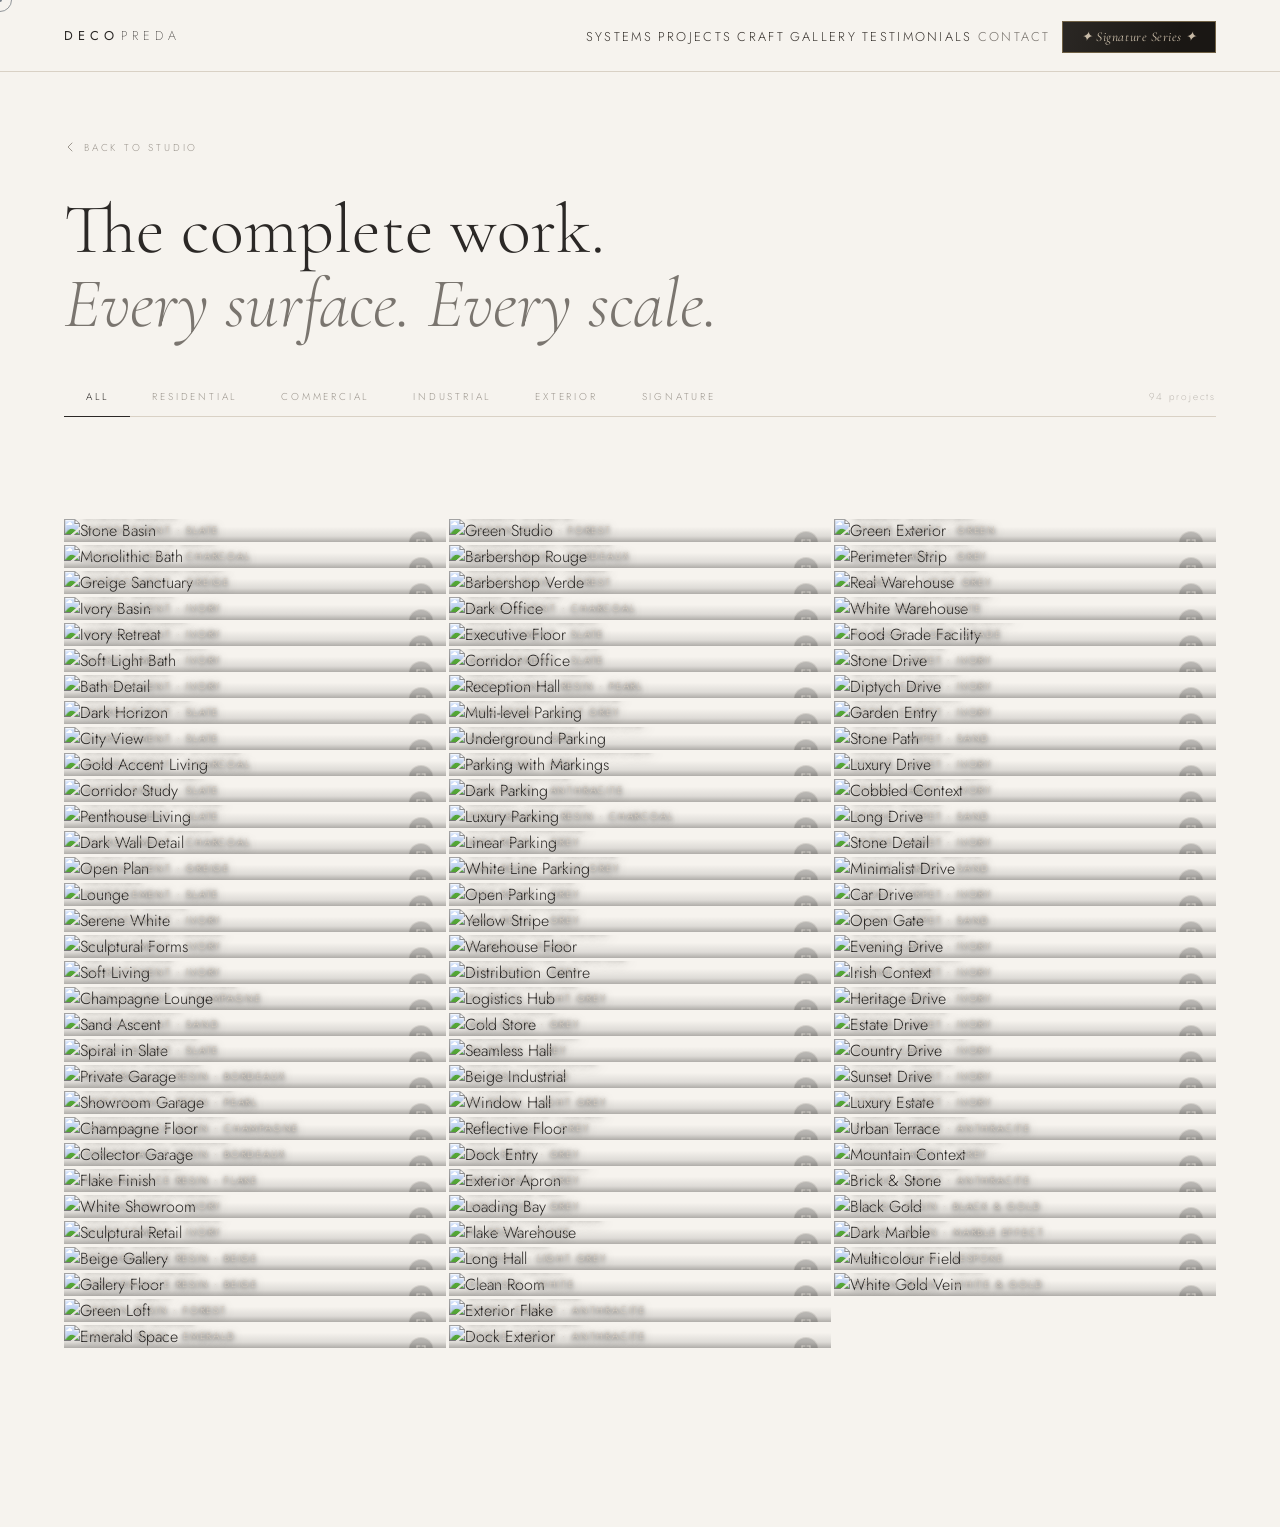
==== commit b3332454: "Update gallery.html" ====
--- a/gallery.html
+++ b/gallery.html
@@ -19,14 +19,6 @@
   <link href="https://fonts.googleapis.com/css2?family=Cormorant+Garamond:ital,wght@0,200;0,300;0,400;1,200;1,300;1,400&family=Jost:wght@200;300;400&display=swap" rel="stylesheet" />
   <link rel="stylesheet" href="style.css" />
   <style>
-    /* ══════════════════════════════════════════════════════
-       FIX 1 — CURSOR
-       NU suprascriem cursor-ul custom din script.js
-       Scoatem cursor:auto de pe body și butoane
-       ══════════════════════════════════════════════════════ */
-    /* body { cursor: auto; }   ← ȘTERS — cauza problemei */
-    /* a, button { cursor: auto; } ← ȘTERS */
-
     /* ── Gallery page ── */
     .gal-page {
       background: var(--ivory);
@@ -130,26 +122,14 @@
     .gal-item__over {
       position: absolute;
       inset: 0;
-      background: linear-gradient(
-        to top,
-        rgba(8, 7, 6, 0.82) 0%,
-        rgba(8, 7, 6, 0.44) 28%,
-        rgba(8, 7, 6, 0.10) 55%,
-        transparent 80%
-      );
+      background: linear-gradient(to top, rgba(8,7,6,0.82) 0%, rgba(8,7,6,0.44) 28%, rgba(8,7,6,0.10) 55%, transparent 80%);
       display: flex;
       flex-direction: column;
       justify-content: flex-end;
       padding: 18px 20px 20px;
     }
     .gal-item:hover .gal-item__over {
-      background: linear-gradient(
-        to top,
-        rgba(8, 7, 6, 0.90) 0%,
-        rgba(8, 7, 6, 0.56) 35%,
-        rgba(8, 7, 6, 0.18) 65%,
-        transparent 86%
-      );
+      background: linear-gradient(to top, rgba(8,7,6,0.90) 0%, rgba(8,7,6,0.56) 35%, rgba(8,7,6,0.18) 65%, transparent 86%);
     }
     .gal-item__name {
       font-family: var(--sans);
@@ -157,7 +137,7 @@
       font-size: 11px;
       letter-spacing: 0.22em;
       text-transform: uppercase;
-      color: rgba(236, 230, 221, 0.96);
+      color: rgba(236,230,221,0.96);
       text-shadow: 0 1px 5px rgba(0,0,0,0.95), 0 2px 14px rgba(0,0,0,0.75);
       line-height: 1.4;
     }
@@ -167,7 +147,7 @@
       font-size: 10px;
       letter-spacing: 0.18em;
       text-transform: uppercase;
-      color: rgba(214, 204, 192, 0.90);
+      color: rgba(214,204,192,0.90);
       text-shadow: 0 1px 4px rgba(0,0,0,0.90), 0 2px 10px rgba(0,0,0,0.70);
       margin-top: 3px;
       line-height: 1.4;
@@ -176,20 +156,20 @@
       position: absolute;
       top: 12px; right: 12px;
       width: 26px; height: 26px;
-      border: 1px solid rgba(236, 230, 221, 0.50);
+      border: 1px solid rgba(236,230,221,0.50);
       border-radius: 50%;
       display: flex;
       align-items: center;
       justify-content: center;
-      color: rgba(236, 230, 221, 0.75);
-      background: rgba(0, 0, 0, 0.32);
+      color: rgba(236,230,221,0.75);
+      background: rgba(0,0,0,0.32);
       opacity: 0.60;
       transition: opacity 0.25s ease, background 0.25s ease;
     }
     .gal-item:hover .gal-item__expand {
       opacity: 1;
-      background: rgba(0, 0, 0, 0.55);
-      border-color: rgba(236, 230, 221, 0.85);
+      background: rgba(0,0,0,0.55);
+      border-color: rgba(236,230,221,0.85);
     }
     .gal-loading {
       text-align: center;
@@ -204,286 +184,64 @@
     @media (max-width: 900px) { .gal-grid { columns: 2; } }
     @media (max-width: 500px) { .gal-grid { columns: 1; } }
 
-    /* ══ NAV MOBIL ══ */
-    @media (max-width: 900px) {
-      .nav__panel {
-        position: fixed !important;
-        top: 0 !important; right: 0 !important;
-        left: auto !important; bottom: auto !important;
-        width: 65vw !important; max-width: 300px !important;
-        height: auto !important;
-        max-height: calc(var(--nav-h, 64px) + 160px) !important;
-        background: rgba(18, 16, 13, 0.82) !important;
-        backdrop-filter: blur(20px) saturate(1.4) !important;
-        -webkit-backdrop-filter: blur(20px) saturate(1.4) !important;
-        border-left: 1px solid rgba(255,255,255,0.10) !important;
-        border-bottom: 1px solid rgba(255,255,255,0.08) !important;
-        border-top: none !important; border-right: none !important;
-        border-radius: 0 0 0 18px !important;
-        box-shadow: -6px 6px 40px rgba(0,0,0,0.55), inset 1px 0 0 rgba(255,255,255,0.04) !important;
-        overflow: hidden !important;
-        z-index: 9999 !important;
-        pointer-events: none !important;
-        transform: translateX(102%) !important;
-        opacity: 0 !important;
-        transition: transform 0.38s cubic-bezier(0.22, 1, 0.36, 1), opacity 0.25s ease !important;
-      }
-      .nav__panel.open {
-        transform: translateX(0) !important;
-        opacity: 1 !important;
-        pointer-events: auto !important;
-      }
-      .menu-scroll {
-        display: flex !important;
-        flex-direction: column !important;
-        align-items: flex-end !important;
-        height: 100% !important;
-        padding-top: calc(var(--nav-h, 64px) + 16px) !important;
-        padding-right: 28px !important;
-        padding-bottom: 20px !important;
-        padding-left: 12px !important;
-        overflow-y: auto !important;
-        overflow-x: hidden !important;
-        -webkit-overflow-scrolling: touch !important;
-        touch-action: pan-y !important;
-        scrollbar-width: none !important;
-        -ms-overflow-style: none !important;
-        box-sizing: border-box !important;
-      }
-      .menu-scroll::-webkit-scrollbar { display: none !important; }
-      .nav__panel::after {
-        content: '' !important;
-        position: absolute !important;
-        bottom: 0 !important; left: 0 !important; right: 0 !important;
-        height: 52px !important;
-        background: linear-gradient(to top, rgba(18,16,13,0.90) 0%, transparent 100%) !important;
-        pointer-events: none !important;
-        z-index: 2 !important;
-      }
-      .nav__item {
-        font-family: var(--serif) !important;
-        font-weight: 300 !important;
-        font-size: clamp(22px, 5.5vw, 28px) !important;
-        letter-spacing: 0.01em !important;
-        text-transform: none !important;
-        text-align: right !important;
-        width: 100% !important;
-        display: flex !important;
-        align-items: center !important;
-        justify-content: flex-end !important;
-        min-height: 52px !important;
-        padding: 12px 0 !important;
-        border-bottom: 1px solid rgba(255,255,255,0.07) !important;
-        color: rgba(236, 230, 221, 0.96) !important;
-        text-decoration: none !important;
-        background: transparent !important;
-        cursor: pointer !important;
-        pointer-events: auto !important;
-        position: relative !important;
-        z-index: 5 !important;
-        -webkit-tap-highlight-color: rgba(255,255,255,0.08) !important;
-        transition: opacity 0.15s ease !important;
-        white-space: nowrap !important;
-      }
-      .nav__item::after, .nav__item::before { display: none !important; }
-      .nav__item:nth-child(1) { opacity: 1.00 !important; }
-      .nav__item:nth-child(2) { opacity: 0.40 !important; }
-      .nav__item:nth-child(3) { opacity: 0.10 !important; }
-      .nav__item:nth-child(4) { opacity: 0.10 !important; }
-      .nav__item:nth-child(5) { opacity: 0.10 !important; }
-      .nav__item:nth-child(6) { opacity: 0.10 !important; }
-      .nav__item:nth-child(7) { opacity: 0.10 !important; }
-      .nav__item:hover, .nav__item:active, .nav__item:focus {
-        opacity: 1 !important; color: #fff !important;
-      }
-      .nav__item:active {
-        background: rgba(255,255,255,0.06) !important; border-radius: 6px !important;
-      }
-      .nav__item--cta, .nav__item--contact {
-        font-family: var(--sans) !important;
-        font-size: 9px !important; letter-spacing: 0.30em !important;
-        text-transform: uppercase !important;
-        color: rgba(200, 192, 182, 0.80) !important;
-        padding: 10px 0 !important;
-        border-top: 1px solid rgba(255,255,255,0.07) !important;
-        border-bottom: none !important; margin-top: 6px !important;
-        opacity: 0.10 !important; min-height: 44px !important;
-      }
-      .nav__item--cta::after, .nav__item--contact::after { display: none !important; }
-      .nav__item--sig {
-        font-style: italic !important;
-        color: rgba(214,196,150,0.95) !important;
-        border-top: 1px solid rgba(183,158,110,0.20) !important;
-        border-bottom: none !important; margin-top: 4px !important;
-        opacity: 1 !important;
-      }
-      .nav__item--sig::before { display: none !important; }
-      /* Light variant */
-      body.light-body .nav__panel {
-        background: rgba(240, 235, 226, 0.88) !important;
-        backdrop-filter: blur(20px) saturate(1.6) !important;
-        -webkit-backdrop-filter: blur(20px) saturate(1.6) !important;
-        border-left-color: rgba(0,0,0,0.08) !important;
-        border-bottom-color: rgba(0,0,0,0.06) !important;
-        box-shadow: -6px 6px 40px rgba(0,0,0,0.18) !important;
-      }
-      body.light-body .nav__panel::after {
-        background: linear-gradient(to top, rgba(240,235,226,0.92) 0%, transparent 100%) !important;
-      }
-      body.light-body .nav__item {
-        color: rgba(30, 26, 20, 0.96) !important;
-        border-bottom-color: rgba(0,0,0,0.07) !important;
-      }
-      body.light-body .nav__item:hover, body.light-body .nav__item:active {
-        color: #0A0908 !important;
-      }
-      body.light-body .nav__item--cta, body.light-body .nav__item--contact {
-        color: rgba(80, 72, 60, 0.80) !important;
-        border-top-color: rgba(0,0,0,0.07) !important;
-      }
-      body.light-body .nav__item--sig { color: #7A5F3A !important; }
-      body.light-body .nav__panel::after {
-        background: linear-gradient(to top, rgba(240,235,226,0.92) 0%, transparent 100%) !important;
-      }
-      .nav__burger { position: relative !important; z-index: 10000 !important; }
-    }
-
-
     /* ══ LIGHTBOX ══ */
     .lightbox {
-      position: fixed;
-      inset: 0;
-      z-index: 9500;
-      background: rgba(10, 9, 8, 0);
-      display: flex;
-      align-items: center;
-      justify-content: center;
+      position: fixed; inset: 0; z-index: 9500;
+      background: rgba(10,9,8,0);
+      display: flex; align-items: center; justify-content: center;
       pointer-events: none;
       transition: background 0.4s ease;
       padding: 0 68px;
     }
-    .lightbox.open {
-      background: rgba(10, 9, 8, 0.95);
-      pointer-events: all;
-    }
+    .lightbox.open { background: rgba(10,9,8,0.95); pointer-events: all; }
     .lb-stage {
-      position: relative;
-      max-width: min(860px, 100%);
-      width: 100%;
-      opacity: 0;
-      transform: scale(0.96);
+      position: relative; max-width: min(860px,100%); width: 100%;
+      opacity: 0; transform: scale(0.96);
       transition: opacity 0.4s ease, transform 0.4s ease;
     }
     .lightbox.open .lb-stage { opacity: 1; transform: scale(1); }
-    .lb-img-wrap {
-      position: relative;
-      width: 100%;
-      line-height: 0;
-    }
-    .lb-surface {
-      display: block;
-      width: 100%;
-      max-height: 75vh;
-      object-fit: contain;
-      border: none;
-    }
+    .lb-img-wrap { position: relative; width: 100%; line-height: 0; }
+    .lb-surface { display: block; width: 100%; max-height: 75vh; object-fit: contain; }
     .lb-close {
-      position: absolute;
-      top: 10px;
-      right: 10px;
-      width: 38px;
-      height: 38px;
-      display: flex;
-      align-items: center;
-      justify-content: center;
-      background: rgba(10, 9, 8, 0.72);
-      border: 1px solid rgba(236, 230, 221, 0.45);
+      position: absolute; top: 10px; right: 10px;
+      width: 38px; height: 38px;
+      display: flex; align-items: center; justify-content: center;
+      background: rgba(10,9,8,0.72);
+      border: 1px solid rgba(236,230,221,0.45);
       border-radius: 50%;
-      color: rgba(236, 230, 221, 0.95);
-      cursor: pointer;
-      z-index: 10;
+      color: rgba(236,230,221,0.95);
+      cursor: pointer; z-index: 10;
       transition: background 0.2s, border-color 0.2s, color 0.2s;
       -webkit-tap-highlight-color: transparent;
     }
-    .lb-close:hover,
-    .lb-close:active {
-      background: rgba(236, 230, 221, 0.18);
-      border-color: rgba(236, 230, 221, 0.80);
-      color: #fff;
-    }
-    .lb-meta {
-      display: flex;
-      align-items: baseline;
-      justify-content: space-between;
-      gap: 16px;
-      padding: 14px 0 0;
-    }
-    .lb-name {
-      font-family: var(--serif);
-      font-weight: 300;
-      font-size: clamp(18px, 2.2vw, 26px);
-      color: rgba(236, 230, 221, 0.96);
-      line-height: 1.2;
-    }
-    .lb-mat {
-      font-family: var(--sans);
-      font-weight: 300;
-      font-size: clamp(10px, 1.1vw, 12px);
-      letter-spacing: 0.28em;
-      text-transform: uppercase;
-      color: rgba(214, 204, 192, 0.88);
-      flex-shrink: 0;
-      line-height: 1.4;
-    }
-    .lb-counter {
-      display: block;
-      text-align: center;
-      margin-top: 10px;
-      font-family: var(--sans);
-      font-weight: 200;
-      font-size: 10px;
-      letter-spacing: 0.28em;
-      color: rgba(183, 174, 163, 0.50);
-    }
+    .lb-close:hover, .lb-close:active { background: rgba(236,230,221,0.18); border-color: rgba(236,230,221,0.80); color: #fff; }
+    .lb-meta { display: flex; align-items: baseline; justify-content: space-between; gap: 16px; padding: 14px 0 0; }
+    .lb-name { font-family: var(--serif); font-weight: 300; font-size: clamp(18px,2.2vw,26px); color: rgba(236,230,221,0.96); line-height: 1.2; }
+    .lb-mat { font-family: var(--sans); font-weight: 300; font-size: clamp(10px,1.1vw,12px); letter-spacing: 0.28em; text-transform: uppercase; color: rgba(214,204,192,0.88); flex-shrink: 0; line-height: 1.4; }
+    .lb-counter { display: block; text-align: center; margin-top: 10px; font-family: var(--sans); font-weight: 200; font-size: 10px; letter-spacing: 0.28em; color: rgba(183,174,163,0.50); }
     .lb-nav {
-      position: fixed;
-      top: 50%;
-      transform: translateY(-50%);
-      width: 48px;
-      height: 48px;
-      display: flex;
-      align-items: center;
-      justify-content: center;
-      background: rgba(10, 9, 8, 0.70);
-      border: 1px solid rgba(183, 174, 163, 0.55);
+      position: fixed; top: 50%; transform: translateY(-50%);
+      width: 48px; height: 48px;
+      display: flex; align-items: center; justify-content: center;
+      background: rgba(10,9,8,0.70);
+      border: 1px solid rgba(183,174,163,0.55);
       border-radius: 50%;
-      color: rgba(236, 230, 221, 0.95);
-      cursor: pointer;
-      z-index: 9600;
-      opacity: 0;
-      pointer-events: none;
+      color: rgba(236,230,221,0.95);
+      cursor: pointer; z-index: 9600;
+      opacity: 0; pointer-events: none;
       transition: opacity 0.3s ease, background 0.2s, border-color 0.2s;
       -webkit-tap-highlight-color: transparent;
     }
-    .lightbox.open .lb-nav {
-      opacity: 1;
-      pointer-events: all;
-    }
-    .lb-nav:hover,
-    .lb-nav:active {
-      background: rgba(183, 174, 163, 0.22);
-      border-color: rgba(236, 230, 221, 0.85);
-      color: #fff;
-    }
+    .lightbox.open .lb-nav { opacity: 1; pointer-events: all; }
+    .lb-nav:hover, .lb-nav:active { background: rgba(183,174,163,0.22); border-color: rgba(236,230,221,0.85); color: #fff; }
     .lb-prev { left: 12px; }
     .lb-next { right: 12px; }
     @media (max-width: 600px) {
       .lightbox { padding: 0 52px; }
       .lb-nav { width: 40px; height: 40px; }
-      .lb-prev { left: 6px; }
-      .lb-next { right: 6px; }
+      .lb-prev { left: 6px; } .lb-next { right: 6px; }
       .lb-close { top: 8px; right: 8px; width: 36px; height: 36px; }
-      .lb-name { font-size: clamp(16px, 4vw, 20px); }
+      .lb-name { font-size: clamp(16px,4vw,20px); }
       .lb-mat { font-size: 9px; letter-spacing: 0.20em; }
     }
   </style>
@@ -494,7 +252,6 @@
     <div class="cursor__ring"></div>
     <div class="cursor__dot"></div>
   </div>
-
 
   <!-- ══ NAV ══ -->
   <nav class="nav on-light" id="nav" aria-label="Primary">
@@ -505,15 +262,20 @@
       <span></span><span></span>
     </button>
     <div class="nav__panel" id="navPanel" aria-hidden="true">
-      <a href="index.html#systems"    class="nav__item" data-cursor="link">Systems</a>
-      <a href="index.html#projects"   class="nav__item" data-cursor="link">Projects</a>
-      <a href="index.html#craft"      class="nav__item" data-cursor="link">Craft</a>
-      <a href="gallery.html"          class="nav__item" data-cursor="link">Gallery</a>
-      <a href="testimonials.html"     class="nav__item" data-cursor="link">Testimonials</a>
-      <a href="index.html#contact"    class="nav__item nav__item--contact" data-cursor="link">Contact</a>
-      <a href="signature-series.html" class="nav__item nav__item--sig" data-cursor="link" aria-label="Signature Series — exclusive commissions only">Signature Series</a>
+      <div class="menu-scroll" id="menuScroll">
+        <a href="index.html#systems"    class="nav__item" data-cursor="link">Systems</a>
+        <a href="index.html#projects"   class="nav__item" data-cursor="link">Projects</a>
+        <a href="index.html#craft"      class="nav__item" data-cursor="link">Craft</a>
+        <a href="gallery.html"          class="nav__item" data-cursor="link" aria-current="page">Gallery</a>
+        <a href="testimonials.html"     class="nav__item" data-cursor="link">Testimonials</a>
+        <a href="index.html#contact"    class="nav__item nav__item--contact" data-cursor="link">Contact</a>
+        <a href="signature-series.html" class="nav__item nav__item--sig" data-cursor="link" aria-label="Signature Series — exclusive commissions only">✦ Signature Series ✦</a>
+      </div>
     </div>
   </nav>
+
+  <!-- ══ BACKDROP NAV ══ -->
+  <div class="nav__backdrop" id="navBackdrop" aria-hidden="true"></div>
 
   <!-- ══ GALLERY PAGE ══ -->
   <main class="gal-page">
@@ -547,21 +309,15 @@
   <!-- ══ LIGHTBOX ══ -->
   <div class="lightbox" id="lightbox" role="dialog" aria-modal="true" aria-label="Image detail view" aria-hidden="true">
     <button class="lb-nav lb-prev" id="lbPrev" aria-label="Previous image">
-      <svg width="18" height="18" viewBox="0 0 18 18" fill="none">
-        <path d="M11 4L6 9L11 14" stroke="currentColor" stroke-width="1.8" stroke-linecap="round" stroke-linejoin="round"/>
-      </svg>
+      <svg width="18" height="18" viewBox="0 0 18 18" fill="none"><path d="M11 4L6 9L11 14" stroke="currentColor" stroke-width="1.8" stroke-linecap="round" stroke-linejoin="round"/></svg>
     </button>
     <button class="lb-nav lb-next" id="lbNext" aria-label="Next image">
-      <svg width="18" height="18" viewBox="0 0 18 18" fill="none">
-        <path d="M7 4L12 9L7 14" stroke="currentColor" stroke-width="1.8" stroke-linecap="round" stroke-linejoin="round"/>
-      </svg>
+      <svg width="18" height="18" viewBox="0 0 18 18" fill="none"><path d="M7 4L12 9L7 14" stroke="currentColor" stroke-width="1.8" stroke-linecap="round" stroke-linejoin="round"/></svg>
     </button>
     <div class="lb-stage" id="lbStage">
       <div class="lb-img-wrap" id="lbImgWrap">
         <button class="lb-close" id="lbClose" aria-label="Close">
-          <svg width="14" height="14" viewBox="0 0 14 14" fill="none">
-            <path d="M2 2l10 10M12 2L2 12" stroke="currentColor" stroke-width="1.6" stroke-linecap="round"/>
-          </svg>
+          <svg width="14" height="14" viewBox="0 0 14 14" fill="none"><path d="M2 2l10 10M12 2L2 12" stroke="currentColor" stroke-width="1.6" stroke-linecap="round"/></svg>
         </button>
         <img class="lb-surface" id="lbSurface" src="" alt="" />
       </div>
@@ -573,10 +329,6 @@
     </div>
   </div>
 
-  <!-- ══ BACKDROP NAV ══ -->
-  <div class="nav__backdrop" id="navBackdrop" aria-hidden="true"></div>
-
-
   <script>
   'use strict';
 
@@ -589,13 +341,7 @@
     const items = [];
     function addItems(arr, filter) {
       if (!Array.isArray(arr)) return;
-      arr.forEach(img => items.push({
-        src:      img.src,
-        name:     img.name     || '',
-        material: img.material || '',
-        location: img.location || '',
-        filter
-      }));
+      arr.forEach(img => items.push({ src: img.src, name: img.name || '', material: img.material || '', location: img.location || '', filter }));
     }
     if (data.residential) Object.values(data.residential).forEach(a => addItems(a, 'residential'));
     if (data.commercial)  Object.values(data.commercial).forEach(a => addItems(a, 'commercial'));
@@ -608,15 +354,10 @@
   /* ── Build card ── */
   function buildCard(img) {
     const div = document.createElement('div');
-    div.className        = 'gal-item';
-    div.role             = 'listitem';
-    div.tabIndex         = 0;
-    div.dataset.filter   = img.filter;
-    div.dataset.hidden   = 'false';
-    div.dataset.name     = img.name;
-    div.dataset.material = img.material;
-    div.dataset.location = img.location;
-    div.dataset.src      = img.src;
+    div.className = 'gal-item'; div.role = 'listitem'; div.tabIndex = 0;
+    div.dataset.filter = img.filter; div.dataset.hidden = 'false';
+    div.dataset.name = img.name; div.dataset.material = img.material;
+    div.dataset.location = img.location; div.dataset.src = img.src;
     div.innerHTML = `
       <img class="gal-swatch" src="images/${img.src}" alt="${img.name}" loading="lazy" decoding="async" />
       <div class="gal-item__over">
@@ -645,7 +386,9 @@
       });
       updateCount();
     } catch (err) {
-      console.error('[Gallery]', err); loading.textContent = 'Gallery unavailable — ' + err.message; loading.style.color='rgba(220,100,100,0.8)';
+      console.error('[Gallery]', err);
+      loading.textContent = 'Gallery unavailable — ' + err.message;
+      loading.style.color = 'rgba(220,100,100,0.8)';
     }
   }
 
@@ -676,89 +419,63 @@
   const lbPrev  = document.getElementById('lbPrev');
   const lbNext  = document.getElementById('lbNext');
   const lbCnt   = document.getElementById('lbCounter');
-
-  let visibleItems = [];
-  let lbCurrent    = 0;
+  let visibleItems = [], lbCurrent = 0;
 
   function getVisible() { return getItems().filter(i => i.dataset.hidden !== 'true'); }
-
   function openLightbox(item) {
-    visibleItems = getVisible();
-    lbCurrent    = visibleItems.indexOf(item);
-    renderLb();
-    lb.classList.add('open');
-    lb.setAttribute('aria-hidden', 'false');
-    document.body.style.overflow = 'hidden';
-  }
-
+    visibleItems = getVisible(); lbCurrent = visibleItems.indexOf(item);
+    renderLb(); lb.classList.add('open'); lb.setAttribute('aria-hidden', 'false'); document.body.style.overflow = 'hidden';
+  }
   function closeLightbox() {
-    lb.classList.remove('open');
-    lb.setAttribute('aria-hidden', 'true');
-    document.body.style.overflow = '';
-  }
-
+    lb.classList.remove('open'); lb.setAttribute('aria-hidden', 'true'); document.body.style.overflow = '';
+  }
   function renderLb() {
-    const item = visibleItems[lbCurrent];
-    if (!item) return;
-    lbSurf.src = 'images/' + item.dataset.src;
-    lbSurf.alt = item.dataset.name;
+    const item = visibleItems[lbCurrent]; if (!item) return;
+    lbSurf.src = 'images/' + item.dataset.src; lbSurf.alt = item.dataset.name;
     lbName.textContent = item.dataset.name;
-    lbMat.textContent  = item.dataset.material
-      + (item.dataset.location ? ' · ' + item.dataset.location : '');
+    lbMat.textContent  = item.dataset.material + (item.dataset.location ? ' · ' + item.dataset.location : '');
     lbCnt.textContent  = (lbCurrent + 1) + ' / ' + visibleItems.length;
   }
-
   function prevImg() { lbCurrent = (lbCurrent - 1 + visibleItems.length) % visibleItems.length; renderLb(); }
   function nextImg() { lbCurrent = (lbCurrent + 1) % visibleItems.length; renderLb(); }
-
   lbClose.addEventListener('click', closeLightbox);
-  lbPrev.addEventListener('click',  prevImg);
-  lbNext.addEventListener('click',  nextImg);
+  lbPrev.addEventListener('click', prevImg);
+  lbNext.addEventListener('click', nextImg);
   lb.addEventListener('click', e => { if (e.target === lb) closeLightbox(); });
-
   document.addEventListener('keydown', e => {
     if (!lb.classList.contains('open')) return;
-    if (e.key === 'Escape')     closeLightbox();
-    if (e.key === 'ArrowLeft')  prevImg();
+    if (e.key === 'Escape') closeLightbox();
+    if (e.key === 'ArrowLeft') prevImg();
     if (e.key === 'ArrowRight') nextImg();
   });
-
   let tsX = 0;
   lb.addEventListener('touchstart', e => { tsX = e.changedTouches[0].clientX; }, { passive: true });
-  lb.addEventListener('touchend',   e => {
-    const dx = e.changedTouches[0].clientX - tsX;
-    if (Math.abs(dx) > 45) { dx < 0 ? nextImg() : prevImg(); }
-  }, { passive: true });
-
-  /* ══════════════════════════════════════════════════════
-     FIX 3 — NAV MOBIL: script corect cu backdrop
-     Reproduce exact logica din script.js (index.html)
-     ══════════════════════════════════════════════════════ */
+  lb.addEventListener('touchend',   e => { const dx = e.changedTouches[0].clientX - tsX; if (Math.abs(dx) > 45) { dx < 0 ? nextImg() : prevImg(); } }, { passive: true });
+
+  /* ══ NAV MOBIL ══ */
   (function() {
-    'use strict';
-    const burger   = document.getElementById('navBurger');
-    const panel    = document.getElementById('navPanel');
-    const backdrop = document.getElementById('navBackdrop');
+    var burger   = document.getElementById('navBurger');
+    var panel    = document.getElementById('navPanel');
+    var scroll   = document.getElementById('menuScroll');
+    var backdrop = document.getElementById('navBackdrop');
     if (!burger || !panel) return;
-    const btn = burger.cloneNode(true);
+
+    var btn = burger.cloneNode(true);
     burger.parentNode.replaceChild(btn, burger);
 
-    const scroll   = document.getElementById('menuScroll');
-    const items = panel ? Array.from(panel.querySelectorAll('.nav__item')) : [];
-    const opacities = [1, 0.40, 0.10];
-
-    function updateFade() {
+    var items = scroll ? Array.from(scroll.querySelectorAll('.nav__item')) : [];
+    var ops = [1, 0.40, 0.10];
+
+    function fade() {
       if (!scroll) return;
-      const containerTop = scroll.getBoundingClientRect().top;
-      let closestIdx = 0, closestDist = Infinity;
-      items.forEach((item, i) => {
-        const dist = Math.abs(item.getBoundingClientRect().top - containerTop);
-        if (dist < closestDist) { closestDist = dist; closestIdx = i; }
+      var top = scroll.getBoundingClientRect().top;
+      var ci = 0, cd = Infinity;
+      items.forEach(function(el, i) {
+        var d = Math.abs(el.getBoundingClientRect().top - top);
+        if (d < cd) { cd = d; ci = i; }
       });
-      items.forEach((item, i) => {
-        const delta = i - closestIdx;
-        const op = opacities[Math.min(Math.abs(delta), opacities.length - 1)];
-        item.style.opacity = op;
+      items.forEach(function(el, i) {
+        el.style.opacity = ops[Math.min(Math.abs(i - ci), ops.length - 1)];
       });
     }
 
@@ -770,8 +487,9 @@
       if (backdrop) backdrop.classList.add('open');
       document.body.style.overflow = 'hidden';
       if (scroll) scroll.scrollTop = 0;
-      setTimeout(updateFade, 50);
-    }
+      setTimeout(fade, 50);
+    }
+
     function closeNav() {
       panel.classList.remove('open');
       panel.setAttribute('aria-hidden', 'true');
@@ -781,18 +499,16 @@
       document.body.style.overflow = '';
     }
 
-    btn.addEventListener('click', () =>
-      panel.classList.contains('open') ? closeNav() : openNav()
-    );
+    btn.addEventListener('click', function() {
+      panel.classList.contains('open') ? closeNav() : openNav();
+    });
+
     if (backdrop) backdrop.addEventListener('click', closeNav);
-    if (scroll) scroll.addEventListener('scroll', updateFade, { passive: true });
-    items.forEach(a => { if (a.tagName === 'A') a.addEventListener('click', closeNav); });
-    document.addEventListener('keydown', e => {
+    if (scroll) scroll.addEventListener('scroll', fade, { passive: true });
+    items.forEach(function(a) { a.addEventListener('click', closeNav); });
+    document.addEventListener('keydown', function(e) {
       if (e.key === 'Escape' && panel.classList.contains('open')) { closeNav(); btn.focus(); }
     });
-
-    const yr = document.getElementById('yr');
-    if (yr) yr.textContent = new Date().getFullYear();
   })();
 
   /* ── URL filter param ── */
@@ -804,10 +520,7 @@
     if (btn) btn.click();
   })();
 
-  const yrEl = document.getElementById('yr');
-  if (yrEl) yrEl.textContent = new Date().getFullYear();
-
-  /* ── Cursor custom inline ── */
+  /* ── Cursor custom ── */
   (function() {
     const cur  = document.getElementById('cursor');
     if (!cur || 'ontouchstart' in window) { if (cur) cur.style.display = 'none'; return; }
@@ -825,17 +538,13 @@
       cx = e.clientX; cy = e.clientY;
       if (!visible) { cur.style.opacity = '1'; visible = true; if (!raf) tick(); }
     });
-    document.addEventListener('mouseover', e => {
-      if (e.target.closest('a,button,[data-cursor="link"]')) cur.classList.add('hovering');
-    });
-    document.addEventListener('mouseout', e => {
-      if (e.target.closest('a,button,[data-cursor="link"]')) cur.classList.remove('hovering');
-    });
+    document.addEventListener('mouseover', e => { if (e.target.closest('a,button,[data-cursor="link"]')) cur.classList.add('hovering'); });
+    document.addEventListener('mouseout',  e => { if (e.target.closest('a,button,[data-cursor="link"]')) cur.classList.remove('hovering'); });
     document.addEventListener('mouseleave', () => { cur.style.opacity = '0'; });
     document.addEventListener('mouseenter', () => { cur.style.opacity = '1'; });
   })();
 
-  /* ── Progress bar inline ── */
+  /* ── Progress bar ── */
   (function() {
     const prog = document.getElementById('progress');
     if (!prog) return;
@@ -845,6 +554,9 @@
     }, { passive: true });
   })();
 
+  const yrEl = document.getElementById('yr');
+  if (yrEl) yrEl.textContent = new Date().getFullYear();
+
   initGallery();
   </script>
 
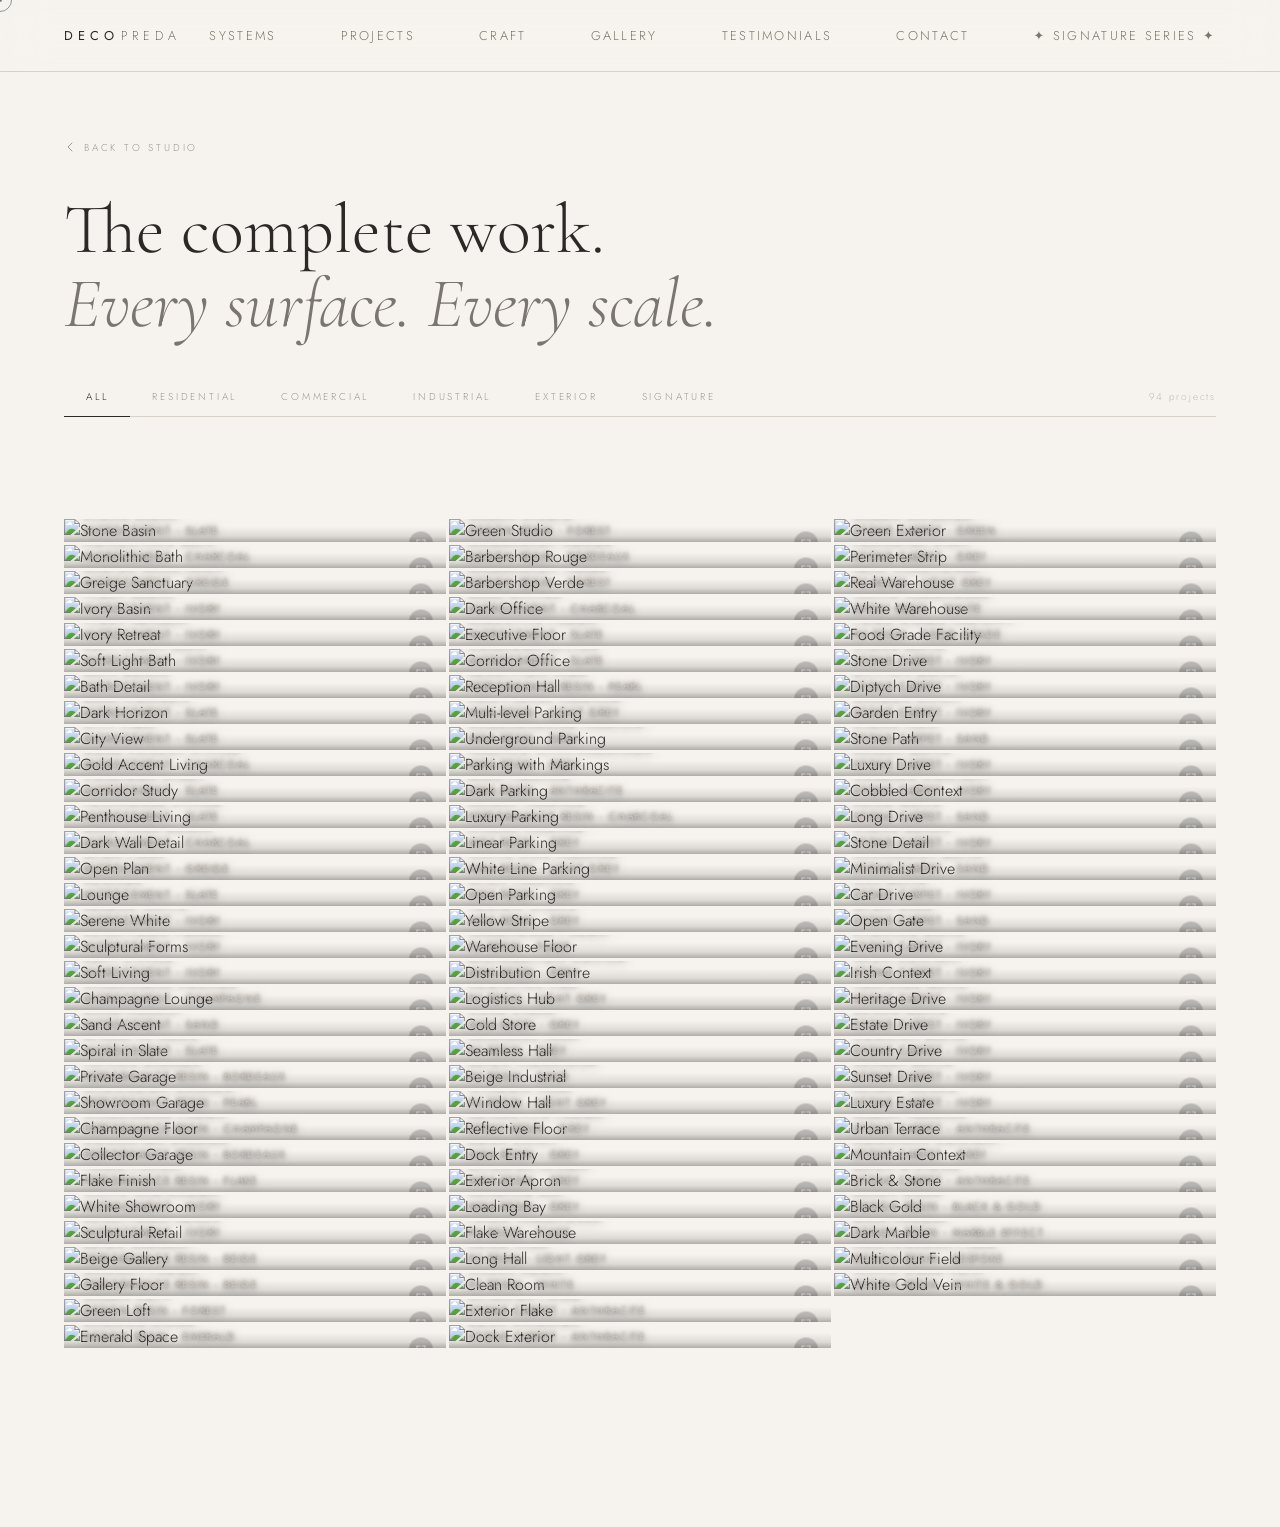
==== commit 7844ff45: "Update gallery.html" ====
--- a/gallery.html
+++ b/gallery.html
@@ -248,6 +248,7 @@
 </head>
 <body class="light-body">
 
+  <div class="progress" id="progress" aria-hidden="true"></div>
   <div class="cursor" id="cursor" aria-hidden="true">
     <div class="cursor__ring"></div>
     <div class="cursor__dot"></div>
@@ -259,7 +260,9 @@
       DECO<span class="nav__wordmark-thin">PREDA</span>
     </a>
     <button class="nav__burger" id="navBurger" aria-label="Open menu" aria-expanded="false" aria-controls="navPanel">
-      <span></span><span></span>
+      <span class="nav__burger-line"></span>
+      <span class="nav__burger-line"></span>
+      <span class="nav__burger-line"></span>
     </button>
     <div class="nav__panel" id="navPanel" aria-hidden="true">
       <div class="menu-scroll" id="menuScroll">
@@ -329,6 +332,10 @@
     </div>
   </div>
 
+  <!-- script.js gestionează: nav, cursor, progress, yr -->
+  <script src="script.js"></script>
+
+  <!-- Cod specific galeriei -->
   <script>
   'use strict';
 
@@ -450,66 +457,10 @@
   });
   let tsX = 0;
   lb.addEventListener('touchstart', e => { tsX = e.changedTouches[0].clientX; }, { passive: true });
-  lb.addEventListener('touchend',   e => { const dx = e.changedTouches[0].clientX - tsX; if (Math.abs(dx) > 45) { dx < 0 ? nextImg() : prevImg(); } }, { passive: true });
-
-  /* ══ NAV MOBIL ══ */
-  (function() {
-    var burger   = document.getElementById('navBurger');
-    var panel    = document.getElementById('navPanel');
-    var scroll   = document.getElementById('menuScroll');
-    var backdrop = document.getElementById('navBackdrop');
-    if (!burger || !panel) return;
-
-    var btn = burger.cloneNode(true);
-    burger.parentNode.replaceChild(btn, burger);
-
-    var items = scroll ? Array.from(scroll.querySelectorAll('.nav__item')) : [];
-    var ops = [1, 0.40, 0.10];
-
-    function fade() {
-      if (!scroll) return;
-      var top = scroll.getBoundingClientRect().top;
-      var ci = 0, cd = Infinity;
-      items.forEach(function(el, i) {
-        var d = Math.abs(el.getBoundingClientRect().top - top);
-        if (d < cd) { cd = d; ci = i; }
-      });
-      items.forEach(function(el, i) {
-        el.style.opacity = ops[Math.min(Math.abs(i - ci), ops.length - 1)];
-      });
-    }
-
-    function openNav() {
-      panel.classList.add('open');
-      panel.setAttribute('aria-hidden', 'false');
-      btn.setAttribute('aria-expanded', 'true');
-      btn.setAttribute('aria-label', 'Close menu');
-      if (backdrop) backdrop.classList.add('open');
-      document.body.style.overflow = 'hidden';
-      if (scroll) scroll.scrollTop = 0;
-      setTimeout(fade, 50);
-    }
-
-    function closeNav() {
-      panel.classList.remove('open');
-      panel.setAttribute('aria-hidden', 'true');
-      btn.setAttribute('aria-expanded', 'false');
-      btn.setAttribute('aria-label', 'Open menu');
-      if (backdrop) backdrop.classList.remove('open');
-      document.body.style.overflow = '';
-    }
-
-    btn.addEventListener('click', function() {
-      panel.classList.contains('open') ? closeNav() : openNav();
-    });
-
-    if (backdrop) backdrop.addEventListener('click', closeNav);
-    if (scroll) scroll.addEventListener('scroll', fade, { passive: true });
-    items.forEach(function(a) { a.addEventListener('click', closeNav); });
-    document.addEventListener('keydown', function(e) {
-      if (e.key === 'Escape' && panel.classList.contains('open')) { closeNav(); btn.focus(); }
-    });
-  })();
+  lb.addEventListener('touchend', e => {
+    const dx = e.changedTouches[0].clientX - tsX;
+    if (Math.abs(dx) > 45) { dx < 0 ? nextImg() : prevImg(); }
+  }, { passive: true });
 
   /* ── URL filter param ── */
   (function() {
@@ -520,43 +471,6 @@
     if (btn) btn.click();
   })();
 
-  /* ── Cursor custom ── */
-  (function() {
-    const cur  = document.getElementById('cursor');
-    if (!cur || 'ontouchstart' in window) { if (cur) cur.style.display = 'none'; return; }
-    const ring = cur.querySelector('.cursor__ring');
-    const dot  = cur.querySelector('.cursor__dot');
-    let cx = 0, cy = 0, rx = 0, ry = 0, raf = null, visible = false;
-    const lerp = (a, b, t) => a + (b - a) * t;
-    function tick() {
-      rx = lerp(rx, cx, 0.1); ry = lerp(ry, cy, 0.1);
-      if (dot)  { dot.style.left  = cx + 'px'; dot.style.top  = cy + 'px'; }
-      if (ring) { ring.style.left = rx.toFixed(2) + 'px'; ring.style.top = ry.toFixed(2) + 'px'; }
-      raf = requestAnimationFrame(tick);
-    }
-    document.addEventListener('mousemove', e => {
-      cx = e.clientX; cy = e.clientY;
-      if (!visible) { cur.style.opacity = '1'; visible = true; if (!raf) tick(); }
-    });
-    document.addEventListener('mouseover', e => { if (e.target.closest('a,button,[data-cursor="link"]')) cur.classList.add('hovering'); });
-    document.addEventListener('mouseout',  e => { if (e.target.closest('a,button,[data-cursor="link"]')) cur.classList.remove('hovering'); });
-    document.addEventListener('mouseleave', () => { cur.style.opacity = '0'; });
-    document.addEventListener('mouseenter', () => { cur.style.opacity = '1'; });
-  })();
-
-  /* ── Progress bar ── */
-  (function() {
-    const prog = document.getElementById('progress');
-    if (!prog) return;
-    window.addEventListener('scroll', function() {
-      const total = document.documentElement.scrollHeight - window.innerHeight;
-      prog.style.width = (total > 0 ? (window.scrollY / total) * 100 : 0).toFixed(2) + '%';
-    }, { passive: true });
-  })();
-
-  const yrEl = document.getElementById('yr');
-  if (yrEl) yrEl.textContent = new Date().getFullYear();
-
   initGallery();
   </script>
 
--- a/style.css
+++ b/style.css
@@ -2225,64 +2225,6 @@
   .craft__visual { max-width: 560px; }
   .craft__plaque { right: 0; }
 }
-
-
-/* ──────────────────────────────────────────
-   23. RESPONSIVE — mobile <= 900px
-────────────────────────────────────────── */
-@media (max-width: 900px) {
-
-  .nav__burger { display: flex; }
-
-  .nav__panel {
-    display: none;
-    position: fixed;
-    inset: 0;
-    top: var(--nav-h);
-    background: var(--ivory-2);
-    flex-direction: column;
-    align-items: flex-start;
-    padding: var(--s-lg) var(--gut);
-    gap: var(--s-md);
-    z-index: 999;
-    border-top: 1px solid var(--sand);
-  }
-
-  .nav__panel.open {
-    display: flex;
-    position: fixed;
-    inset: 0;
-    top: var(--nav-h);
-    background: var(--ivory-2);
-    flex-direction: column;
-    align-items: flex-start;
-    padding: var(--s-lg) var(--gut);
-    gap: var(--s-md);
-    z-index: 999;
-    border-top: 1px solid var(--sand);
-    overflow-y: auto;
-  }
-
-  .nav__item {
-    font-family: var(--serif);
-    font-size: clamp(28px, 7vw, 48px);
-    font-weight: 300;
-    letter-spacing: 0.02em;
-    text-transform: none;
-    color: var(--ink);
-  }
-
-  .nav__item--cta {
-    border: none; padding: 0;
-    font-family: var(--serif);
-    font-size: clamp(28px, 7vw, 48px);
-    color: var(--taupe-d);
-  }
-
-  .nav__item--cta:hover { background: none; color: var(--ink); }
-  .nav__item::after { display: none; }
-}
-
 
 /* ──────────────────────────────────────────
    24. RESPONSIVE — small <= 600px
@@ -3001,62 +2943,6 @@
   margin-bottom: var(--s-sm);
 }
 
-/* ══════════════════════════════════════════
-   FIX 6 — NAV MOBIL: tot meniul vizibil
-══════════════════════════════════════════ */
-@media (max-width: 900px) {
-  .nav__panel {
-    display: none;
-    position: fixed;
-    top: var(--nav-h);
-    left: 0; right: 0; bottom: 0;
-    background: var(--ivory-2);
-    flex-direction: column;
-    align-items: flex-start;
-    padding: var(--s-lg) var(--gut);
-    gap: 0;
-    z-index: 999;
-    border-top: 1px solid var(--sand);
-    overflow-y: auto;
-    /* Tranziție */
-    opacity: 0;
-    transform: translateY(-8px);
-    transition: opacity 0.3s ease, transform 0.3s ease;
-    pointer-events: none;
-  }
-
-  .nav__panel.open {
-    display: flex !important;
-    opacity: 1 !important;
-    transform: translateY(0) !important;
-    pointer-events: all !important;
-  }
-
-  .nav__item {
-    font-family: var(--serif) !important;
-    font-size: clamp(24px, 6vw, 40px) !important;
-    font-weight: 300 !important;
-    letter-spacing: 0.02em !important;
-    text-transform: none !important;
-    color: #1E1B18 !important;
-    padding: 14px 0 !important;
-    border-bottom: 1px solid var(--sand) !important;
-    width: 100% !important;
-    display: block !important;
-    opacity: 1 !important;
-    visibility: visible !important;
-  }
-
-  .nav__item--cta {
-    border: none !important;
-    border-bottom: 1px solid var(--sand) !important;
-    padding: 14px 0 !important;
-    color: var(--taupe-d) !important;
-    background: transparent !important;
-  }
-  .nav__item--cta:hover { color: #1E1B18 !important; }
-  .nav__item::after { display: none !important; }
-}
 
 /* ══════════════════════════════════════════
    HERO MOBIL — fix suprapunere butoane
@@ -3111,1296 +2997,334 @@
   .systems__h { margin-bottom: clamp(32px, 6vw, 48px); }
   .projects__h { margin-bottom: clamp(32px, 6vw, 48px); }
 }
+
 /* ════════════════════════════════════════════════════════════
-   DECO PREDA — style-additions.css
-   Adaugă aceste reguli la SFÂRȘITUL fișierului style.css
-   ─────────────────────────────────────────────────────────
-   Task 1  — .nav__item--sig: Signature Series exclusiv
-   Task 2  — .invite-strip: înlocuiește .sig-band
-   Task 3  — Testimonials nav/footer (folosesc clase existente,
-             nicio regulă nouă necesară dincolo de cele de mai jos)
-   Task 4  — Contrast & legibility (completează fix-urile v2
-             existente cu zonele rămase neacoperite)
+   DECO PREDA — NAV MOBILE — v9 FINAL
+   Înlocuiește TOT blocul nav de la finalul style.css
    ════════════════════════════════════════════════════════════ */
 
-
-/* ─────────────────────────────────────────────────────────
-   TASK 1 — nav__item--sig: Signature Series ca invitație
-   ───────────────────────────────────────────────────────── */
-
-/* Desktop: serif italic, border subțire, fără fill */
-.nav__item--sig {
-  font-family: var(--serif) !important;
-  font-style: italic !important;
-  font-weight: 300 !important;
-  font-size: 13px !important;
-  letter-spacing: 0.06em !important;
-  text-transform: none !important;
-  color: rgba(214, 204, 192, 0.80) !important;
-  border: 1px solid rgba(183, 174, 163, 0.38) !important;
-  padding: 6px 16px !important;
-  position: relative;
-  overflow: hidden;
-  transition: color var(--dur-mid) var(--ease),
-              border-color var(--dur-mid),
-              background var(--dur-mid) var(--ease) !important;
-}
-
-/* Suprascriem underline-ul standard al lui nav__item */
-.nav__item--sig::after {
-  display: none !important;
-}
-
-/* Shimmer la hover — desktop cu pointer */
-@media (hover: hover) {
-  .nav__item--sig::before {
+/* ── Burger lines ─────────────────────────────────────────── */
+.nav__burger-line {
+  display: block;
+  width: 24px;
+  height: 2px; /* Mărește de la 1px la 2px pentru un aspect mai solid */
+  background: #000000 !important; /* Forțează negru pur pentru test */
+  /* restul proprietăților rămân neschimbate */
+}
+
+.nav:not(.on-light) .nav__burger-line {
+  background: #ECE6DD;
+}
+
+.nav__burger.is-open .nav__burger-line {
+  background: #2B2826 !important;
+}
+.nav__burger.is-open .nav__burger-line:nth-child(1) {
+  transform: translateY(9px) rotate(45deg);
+}
+.nav__burger.is-open .nav__burger-line:nth-child(2) {
+  opacity: 0;
+  transform: scaleX(0);
+}
+.nav__burger.is-open .nav__burger-line:nth-child(3) {
+  transform: translateY(-9px) rotate(-45deg);
+}
+
+/* ── Backdrop ─────────────────────────────────────────────── */
+.nav__backdrop {
+  position: fixed;
+  inset: 0;
+  z-index: 1998;
+  background: rgba(10, 9, 8, 0.55);
+  opacity: 0;
+  visibility: hidden;
+  pointer-events: none;
+  transition: opacity 0.35s ease, visibility 0s linear 0.35s;
+}
+.nav__backdrop.is-active {
+  opacity: 1;
+  visibility: visible;
+  pointer-events: auto;
+  transition: opacity 0.35s ease, visibility 0s linear 0s;
+}
+
+/* ══ MOBIL ════════════════════════════════════════════════ */
+@media (max-width: 900px) {
+
+  .nav {
+    height: 100px !important;
+    background: rgba(246, 243, 238, 0.98) !important;
+    backdrop-filter: none !important;
+    -webkit-backdrop-filter: none !important;
+  }
+
+  .nav.on-dark {
+    background: rgba(246, 243, 238, 0.98) !important;
+  }
+
+  .nav__burger {
+    display: flex !important;
+    flex-direction: column !important;
+    gap: 7px !important;
+    padding: 10px !important;
+    background: none !important;
+    border: none !important;
+    cursor: pointer !important;
+    z-index: 2100 !important;
+  }
+
+  .nav__panel {
+    display: flex !important;
+    flex-direction: column !important;
+    position: fixed !important;
+    top: 0 !important;
+    right: 0 !important;
+    bottom: 0 !important;
+    left: auto !important;
+    width: 85vw !important;
+    max-width: 340px !important;
+    z-index: 2000 !important;
+    padding: 0 !important;
+    margin: 0 !important;
+    box-sizing: border-box !important;
+    overflow: hidden !important;
+    background: #F6F3EE !important;
+    box-shadow: -10px 0 40px rgba(0,0,0,0.15) !important;
+    border-left: 1px solid rgba(43,40,38,0.08) !important;
+    transform: translateX(102%) !important;
+    visibility: hidden !important;
+    pointer-events: none !important;
+    transition: transform 0.5s cubic-bezier(0.22,1,0.36,1),
+                visibility 0s linear 0.5s,
+                pointer-events 0s linear 0.5s !important;
+  }
+
+  .nav__panel.is-active {
+    transform: translateX(0) !important;
+    visibility: visible !important;
+    pointer-events: auto !important;
+    transition: transform 0.5s cubic-bezier(0.22,1,0.36,1),
+                visibility 0s linear 0s,
+                pointer-events 0s linear 0s !important;
+  }
+
+  /* Mist effect */
+  .nav__panel::after {
     content: '';
     position: absolute;
-    inset: 0;
-    background: linear-gradient(
-      105deg,
-      transparent 25%,
-      rgba(214, 196, 170, 0.18) 50%,
-      transparent 75%
-    );
-    background-size: 220% 100%;
-    background-position: 220% 0;
-    transition: background-position 0.6s var(--ease-slow);
+    bottom: 0; left: 0; right: 0;
+    height: 25%;
+    background: linear-gradient(to bottom, transparent 0%, #F6F3EE 100%);
     pointer-events: none;
+    z-index: 2;
   }
-  .nav__item--sig:hover::before {
-    background-position: -220% 0;
-  }
-  .nav__item--sig:hover {
-    color: var(--dark-text) !important;
-    border-color: rgba(183, 174, 163, 0.70) !important;
-  }
-}
-
-/* Pe fond light (scroll jos) */
-.nav.on-light .nav__item--sig {
-  color: var(--taupe-d) !important;
-  border-color: var(--sand) !important;
-}
-.nav.on-light .nav__item--sig:hover {
-  color: var(--ink) !important;
-  border-color: var(--taupe-d) !important;
-}
-
-/* Mobile nav — separator vizual înainte de Signature Series */
-@media (max-width: 900px) {
-  .nav__item--sig {
-    border: none !important;
-    border-top: 1px solid var(--sand) !important;
-    border-bottom: 1px solid var(--sand) !important;
-    padding: 14px 0 !important;
-    font-size: clamp(22px, 5.5vw, 36px) !important;
-    color: var(--taupe-d) !important;
-    margin-top: 8px !important;
-  }
-  .nav__item--sig::before {
-    display: none !important;
-  }
-  .nav__item--sig:hover {
-    color: var(--ink) !important;
-  }
-}
-
-
-/* ─────────────────────────────────────────────────────────
-   TASK 2 — .invite-strip: înlocuiește secțiunea .sig-band
-   Un singur band orizontal, dark, ~132–160px total height.
-   ───────────────────────────────────────────────────────── */
-
-.invite-strip {
-  background: var(--dark-bg);
-  display: flex;
-  align-items: center;
-  justify-content: space-between;
-  gap: clamp(24px, 4vw, 48px);
-  padding: 0 var(--gut);
-  min-height: 140px;
-  border-top: 1px solid rgba(255, 255, 255, 0.04);
-  border-bottom: 1px solid rgba(255, 255, 255, 0.04);
-}
-
-.invite-strip__line {
-  font-family: var(--serif);
-  font-style: italic;
-  font-weight: 200;
-  font-size: clamp(15px, 1.8vw, 20px);
-  color: var(--dark-text);
-  letter-spacing: 0.01em;
-  line-height: 1.55;
-  flex: 1;
-  max-width: 580px;
-}
-
-.invite-strip__cta {
-  display: inline-flex;
-  align-items: center;
-  gap: 10px;
-  font-family: var(--sans);
-  font-weight: 300;
-  font-size: var(--t-xs);
-  letter-spacing: 0.22em;
-  text-transform: uppercase;
-  color: rgba(183, 174, 163, 0.70);
-  text-decoration: none;
-  white-space: nowrap;
-  flex-shrink: 0;
-  border-bottom: 1px solid rgba(138, 129, 120, 0.45);
-  padding-bottom: 3px;
-  transition: color var(--dur-mid) var(--ease),
-              border-color var(--dur-mid),
-              gap var(--dur-mid) var(--ease);
-}
-
-.invite-strip__cta:hover {
-  color: var(--dark-text);
-  border-color: rgba(183, 174, 163, 0.60);
-  gap: 16px;
-}
-
-.invite-strip__arrow {
-  display: inline-block;
-  transition: transform var(--dur-mid) var(--ease);
-}
-
-.invite-strip__cta:hover .invite-strip__arrow {
-  transform: translateX(4px);
-}
-
-@media (max-width: 700px) {
-  .invite-strip {
-    flex-direction: column;
-    align-items: flex-start;
-    justify-content: center;
-    gap: 20px;
-    padding: 36px var(--gut);
-    min-height: auto;
-  }
-  .invite-strip__line {
-    font-size: clamp(14px, 4vw, 17px);
-  }
-}
-
-
-/* ════════════════════════════════════════════════════════════
-   DECO PREDA — ADDITIONS
-   Adaugă ÎNTREGUL bloc la SFÂRȘITUL fișierului style.css
-   ════════════════════════════════════════════════════════════
-
-   1. Invite-strip (înlocuiește .sig-band în HTML)
-   2. Nav: .nav__item--sig — Signature Series exclusivă
-   3. Nav: .nav__item--cta — Contact discret, fără border
-   4. Voal top pe slides carousel (titluri lizibile)
-   5. Sigiliu sisteme — poziționat pe zona imaginilor
-   6. Meniu mobil — fond mai alb + hint scroll vizibil
-   7. Contrast & legibility suplimentar
-
-   ════════════════════════════════════════════════════════════ */
-
-
-/* ── 1. INVITE STRIP ─────────────────────────────────────── */
-
-.invite-strip {
-  background: var(--dark-bg);
-  display: flex;
-  align-items: center;
-  justify-content: space-between;
-  gap: clamp(24px, 4vw, 64px);
-  padding: 0 var(--gut);
-  min-height: 140px;
-  border-top: 1px solid rgba(255,255,255,0.04);
-  border-bottom: 1px solid rgba(255,255,255,0.04);
-}
-
-.invite-strip__line {
-  font-family: var(--serif);
-  font-style: italic;
-  font-weight: 200;
-  font-size: clamp(15px, 1.8vw, 21px);
-  color: var(--dark-text);
-  letter-spacing: 0.01em;
-  line-height: 1.5;
-  flex: 1;
-  max-width: 600px;
-}
-
-.invite-strip__cta {
-  display: inline-flex;
-  align-items: center;
-  gap: 10px;
-  font-family: var(--sans);
-  font-weight: 300;
-  font-size: var(--t-xs);
-  letter-spacing: 0.22em;
-  text-transform: uppercase;
-  color: rgba(183, 174, 163, 0.70);
-  text-decoration: none;
-  white-space: nowrap;
-  flex-shrink: 0;
-  border-bottom: 1px solid rgba(138, 129, 120, 0.45);
-  padding-bottom: 3px;
-  transition: color var(--dur-mid) var(--ease),
-              border-color var(--dur-mid),
-              gap var(--dur-mid) var(--ease);
-}
-
-.invite-strip__cta:hover {
-  color: var(--dark-text);
-  border-color: rgba(183, 174, 163, 0.60);
-  gap: 16px;
-}
-
-.invite-strip__arrow {
-  display: inline-block;
-  transition: transform var(--dur-mid) var(--ease);
-}
-
-.invite-strip__cta:hover .invite-strip__arrow {
-  transform: translateX(4px);
-}
-
-@media (max-width: 700px) {
-  .invite-strip {
-    flex-direction: column;
-    align-items: flex-start;
-    justify-content: center;
-    gap: 20px;
-    padding: 36px var(--gut);
-    min-height: auto;
-  }
-}
-
-
-/* ── 2. NAV — Signature Series exclusivă ────────────────── */
-
-.nav__item--sig {
-  font-family: var(--serif) !important;
-  font-style: italic !important;
-  font-weight: 400 !important;
-  font-size: 13.5px !important;
-  letter-spacing: 0.04em !important;
-  text-transform: none !important;
-  /* Mai închisă/mai prezentă decât restul nav-ului */
-  color: rgba(236, 230, 221, 0.95) !important;
-  border: 1px solid rgba(183, 174, 163, 0.42) !important;
-  padding: 6px 16px !important;
-  position: relative;
-  overflow: hidden;
-  transition: color var(--dur-mid) var(--ease),
-              border-color var(--dur-mid),
-              background var(--dur-mid) var(--ease) !important;
-}
-
-/* Fără underline — are border */
-.nav__item--sig::after { display: none !important; }
-
-/* Shimmer la hover — desktop */
-@media (hover: hover) {
-  .nav__item--sig::before {
-    content: '';
-    position: absolute;
-    inset: 0;
-    background: linear-gradient(
-      105deg,
-      transparent 20%,
-      rgba(236, 230, 221, 0.08) 50%,
-      transparent 80%
-    );
-    background-size: 250% 100%;
-    background-position: 250% 0;
-    transition: background-position 0.65s var(--ease-slow);
-    pointer-events: none;
-  }
-  .nav__item--sig:hover::before {
-    background-position: -250% 0;
-  }
-}
-
-.nav__item--sig:hover {
-  color: #fff !important;
-  border-color: rgba(183, 174, 163, 0.75) !important;
-  background: rgba(183, 174, 163, 0.06) !important;
-}
-
-/* Pe fond light */
-.nav.on-light .nav__item--sig {
-  color: var(--ink) !important;
-  border-color: var(--taupe-d) !important;
-}
-.nav.on-light .nav__item--sig:hover {
-  background: var(--ink) !important;
-  color: var(--ivory) !important;
-  border-color: var(--ink) !important;
-}
-
-/* Mobile */
-@media (max-width: 900px) {
-  .nav__item--sig {
-    font-size: clamp(22px, 5.5vw, 36px) !important;
-    border: none !important;
-    border-top: 2px solid var(--taupe-d) !important;
-    border-bottom: 1px solid rgba(217, 209, 197, 0.5) !important;
-    padding: 16px 0 !important;
-    color: var(--taupe-d) !important;
-    background: transparent !important;
-    margin-top: 6px !important;
-  }
-  .nav__item--sig::before { display: none !important; }
-  .nav__item--sig:hover {
-    color: var(--ink) !important;
-    background: transparent !important;
-  }
-}
-
-
-/* ── 3. NAV — Contact discret, fără border ──────────────── */
-
-/* Desktop: text simplu, estompat — nu concurează cu Sig Series */
-.nav__item--cta {
-  border: none !important;
-  padding: 0 !important;
-  background: transparent !important;
-  color: rgba(214, 204, 192, 0.50) !important;
-  font-size: var(--t-xs) !important;
-  letter-spacing: 0.18em !important;
-}
-
-.nav__item--cta::after {
-  content: '' !important;
-  display: block !important;
-  position: absolute;
-  bottom: -2px; left: 0;
-  width: 0; height: 1px;
-  background: var(--taupe-d);
-  transition: width var(--dur-mid) var(--ease);
-}
-
-.nav__item--cta:hover {
-  background: transparent !important;
-  border: none !important;
-  color: rgba(236, 230, 221, 0.75) !important;
-}
-.nav__item--cta:hover::after { width: 100% !important; }
-
-.nav.on-light .nav__item--cta {
-  color: var(--stone-l) !important;
-  border: none !important;
-  background: transparent !important;
-}
-.nav.on-light .nav__item--cta:hover {
-  color: var(--ink) !important;
-  background: transparent !important;
-}
-
-/* Mobile: Contact mai mic și estompat față de celelalte */
-@media (max-width: 900px) {
-  .nav__item--cta {
-    font-size: clamp(18px, 4vw, 28px) !important;
-    color: rgba(43, 40, 38, 0.40) !important;
-    padding: 12px 0 !important;
-    border-bottom: 1px solid rgba(217, 209, 197, 0.4) !important;
-  }
-  .nav__item--cta::after { display: none !important; }
-  .nav__item--cta:hover { color: var(--ink) !important; }
-}
-
-
-/* ── 4. VOAL TOP pe slides carousel ─────────────────────── */
-/* Creează un gradient în stânga-sus sub label-ul titlului    */
-
-.pcs__slide::before {
-  content: '';
-  position: absolute;
-  top: 0; left: 0; right: 0;
-  height: 60px;
-  background: linear-gradient(
-    to bottom,
-    rgba(10, 9, 8, 0.60) 0%,
-    transparent 100%
-  );
-  z-index: 3;
-  pointer-events: none;
-}
-
-/* Întărire text-shadow pe label */
-.pcs__system-label {
-  text-shadow:
-    0 1px 4px rgba(0,0,0,0.95),
-    0 0 16px rgba(0,0,0,0.70) !important;
-}
-
-
-/* ── 5. SIGILIU SISTEME — centrat pe zona imaginilor ─────── */
-/* JS calculează left%, suprascrierea top îl ancorează       */
-/* în mijlocul zonei de imagini (clamp 200–320px → ~130px)   */
-
-.systems__seal {
-  top: clamp(90px, 10vw, 150px) !important;
-}
-
-.systems__seal-btn {
-  gap: 20px !important;
-  padding: 13px 22px !important;
-  min-width: 230px !important;
-  font-size: 10px !important;
-  letter-spacing: 0.26em !important;
-}
-
-
-/* ── 6. MENIU MOBIL — fond mai alb + hint scroll ─────────── */
-
-@media (max-width: 900px) {
-
-  /* Fond aproape alb — clar diferit de orice secțiune */
-  .nav__panel,
-  .nav__panel.open {
-    background: rgba(251, 249, 246, 0.98) !important;
-    backdrop-filter: blur(28px) !important;
-    -webkit-backdrop-filter: blur(28px) !important;
-  }
-
-  /* Padding bottom generos — ultimul item parțial vizibil */
-  .nav__panel.open {
-    padding-bottom: 72px !important;
-  }
-
-  /* Gradient fade jos — sugerează că există mai mult conținut */
-  .nav__panel.open::after {
-    content: '';
-    position: fixed;
-    left: 0; right: 0; bottom: 0;
-    height: 88px;
-    background: linear-gradient(
-      to top,
-      rgba(251, 249, 246, 0.96) 0%,
-      transparent 100%
-    );
-    pointer-events: none;
-    z-index: 1000;
-  }
-
-  /* Item-uri mai închise pe fond mai deschis */
-  .nav__item {
-    color: #1A1816 !important;
-    border-bottom: 1px solid rgba(217, 209, 197, 0.55) !important;
-    padding: 16px 0 !important;
-  }
-}
-
-
-/* ── 7. CONTRAST suplimentar ────────────────────────────── */
-
-/* Section idx și label */
-.section-idx   { color: #5A5450 !important; }
-.section-label { color: #5A5450 !important; }
-
-/* Domain tags */
-.panel__domain-tag          { color: #4A4540 !important; font-size: 10px !important; }
-.panel__domain-tag--infra   { color: #3A3530 !important; }
-
-/* Estimate button label */
-.panel__estimate-label      { color: #3A3530 !important; }
-.panel__estimate-btn:hover .panel__estimate-label { color: #1E1B18 !important; }
-
-/* Project systems tags */
-.project-row__systems       { color: #5A5450 !important; }
-
-/* Footer nav */
-.foot__nav a                { color: rgba(158, 152, 144, 0.85) !important; }
-.foot__nav a:hover          { color: var(--sand) !important; }
-/* ════════════════════════════════════════════════════════════
-   DECO PREDA — NAV RESTRUCTURE ADDITIONS
-   Adaugă la SFÂRȘITUL fișierului style.css
-   ════════════════════════════════════════════════════════════
-
-   1. nav__wordmark ca link ancora → #who-we-are
-      (estompat ușor pe hover, nu underline clasic)
-   2. nav__item--contact: text pur, fără border/padding
-   3. Ajustare nav__item--sig: stil deja prezent în fișier,
-      confirmat compatibil cu noua ordine
-   ════════════════════════════════════════════════════════════ */
-
-
-/* ── 1. WORDMARK ca link ── */
-/* Pe dark: deja corect (color: var(--dark-text))            */
-/* Pe light: deja corect (color: var(--ink))                 */
-/* Adăugăm doar hover subtil — nu underline, că e wordmark   */
-
-.nav__wordmark {
-  transition: opacity var(--dur-fast);
-}
-.nav__wordmark:hover {
-  opacity: 0.70;
-}
-
-
-/* ── 2. nav__item--contact: Contact discret, text pur ────── */
-/* Suprascrie .nav__item--cta complet                        */
-
-.nav__item--contact {
-  /* Resetare totală față de --cta */
-  border: none !important;
-  padding: 0 !important;
-  background: transparent !important;
-
-  /* Stil identic cu celelalte nav__item — dar ușor estompat */
-  font-family: var(--sans) !important;
-  font-weight: 300 !important;
-  font-size: var(--t-xs) !important;
-  letter-spacing: 0.18em !important;
-  text-transform: uppercase !important;
-  color: rgba(214, 204, 192, 0.70) !important;
-
-  /* Underline la hover — la fel ca restul */
-  position: relative;
-}
-
-.nav__item--contact::after {
-  content: '' !important;
-  display: block !important;
-  position: absolute;
-  bottom: -2px; left: 0;
-  width: 0; height: 1px;
-  background: var(--taupe-d);
-  transition: width var(--dur-mid) var(--ease);
-}
-
-.nav__item--contact:hover {
-  color: var(--dark-text) !important;
-  background: transparent !important;
-  border: none !important;
-}
-.nav__item--contact:hover::after {
-  width: 100% !important;
-}
-
-/* Pe fond light */
-.nav.on-light .nav__item--contact {
-  color: var(--stone) !important;
-  border: none !important;
-  background: transparent !important;
-}
-.nav.on-light .nav__item--contact:hover {
-  color: var(--ink) !important;
-  background: transparent !important;
-}
-
-/* Mobile — la fel cu celelalte item-uri */
-@media (max-width: 900px) {
-  .nav__item--contact {
-    font-family: var(--serif) !important;
-    font-size: clamp(24px, 6vw, 40px) !important;
-    font-weight: 300 !important;
-    letter-spacing: 0.02em !important;
-    text-transform: none !important;
-    color: rgba(43, 40, 38, 0.55) !important;
-    padding: 14px 0 !important;
-    border-bottom: 1px solid rgba(217, 209, 197, 0.4) !important;
+
+  /* ── MENU-SCROLL ────────────────────────────────────────── */
+  .menu-scroll {
+    display: flex !important;
+    flex-direction: column !important;
+    flex: 1 !important;
     width: 100% !important;
-    display: block !important;
-  }
-  .nav__item--contact::after {
-    display: none !important;
-  }
-  .nav__item--contact:hover {
-    color: var(--ink) !important;
-  }
-}
-/* ════════════════════════════════════════════════════════════
-   DECO PREDA — ADDITIONS FINALE
-   Adaugă DOAR ACEST BLOC la sfârșitul fișierului style.css
-   (după ultima regulă existentă, înainte de EOF)
-   ════════════════════════════════════════════════════════════ */
-
-
-/* ── systems__panels: ancorare sigiliu ── */
-.systems__panels {
-  position: relative;
-}
-
-
-/* ── Wordmark hover ── */
-.nav__wordmark {
-  transition: opacity 0.25s ease;
-}
-.nav__wordmark:hover {
-  opacity: 0.68;
-}
-
-
-/* ── nav__item--contact: text pur, fara border ── */
-.nav__item--contact {
-  border: none !important;
-  padding: 0 !important;
-  background: transparent !important;
-  font-family: var(--sans) !important;
-  font-weight: 300 !important;
-  font-size: var(--t-xs) !important;
-  letter-spacing: 0.18em !important;
-  text-transform: uppercase !important;
-  color: rgba(214, 204, 192, 0.65) !important;
-  position: relative;
-}
-.nav__item--contact::after {
-  content: '' !important;
-  display: block !important;
-  position: absolute;
-  bottom: -2px;
-  left: 0;
-  width: 0;
-  height: 1px;
-  background: var(--taupe-d);
-  transition: width 0.5s cubic-bezier(0.22, 1, 0.36, 1);
-}
-.nav__item--contact:hover {
-  color: var(--dark-text) !important;
-  background: transparent !important;
-  border: none !important;
-}
-.nav__item--contact:hover::after {
-  width: 100% !important;
-}
-.nav.on-light .nav__item--contact {
-  color: var(--stone) !important;
-  border: none !important;
-  background: transparent !important;
-}
-.nav.on-light .nav__item--contact:hover {
-  color: var(--ink) !important;
-}
-
-@media (max-width: 900px) {
-  .nav__item--contact {
-    font-family: var(--serif) !important;
-    font-size: clamp(24px, 6vw, 40px) !important;
-    font-weight: 300 !important;
-    letter-spacing: 0.02em !important;
-    text-transform: none !important;
-    color: rgba(43, 40, 38, 0.50) !important;
-    padding: 14px 0 !important;
-    border-bottom: 1px solid rgba(217, 209, 197, 0.4) !important;
-    width: 100% !important;
-    display: block !important;
-  }
-  .nav__item--contact::after {
-    display: none !important;
-  }
-  .nav__item--contact:hover {
-    color: var(--ink) !important;
-  }
-}
-
-
-/* ── nav__item--sig: dark near-black + border aurie ── */
-.nav__item--sig {
-  font-family: var(--serif) !important;
-  font-style: italic !important;
-  font-weight: 400 !important;
-  font-size: 13.5px !important;
-  letter-spacing: 0.04em !important;
-  text-transform: none !important;
-  background: #908a82 !important;
-  color: rgba(239, 230, 212, 0.92) !important;
-  border: 1px solid rgba(28, 24, 17, 0.55) !important;
-  padding: 7px 18px !important;
-  position: relative;
-  overflow: hidden;
-  transition: background 0.5s cubic-bezier(0.22, 1, 0.36, 1),
-              border-color 0.5s,
-              color 0.5s !important;
-}
-.nav__item--sig::after {
-  display: none !important;
-}
-.nav__item--sig:hover {
-  background: #221E19 !important;
-  color: rgba(236, 224, 200, 1) !important;
-  border-color: rgba(183, 158, 110, 0.85) !important;
-}
-.nav.on-light .nav__item--sig {
-  background: #1A1714 !important;
-  color: rgba(214, 200, 178, 0.92) !important;
-  border-color: rgba(183, 158, 110, 0.55) !important;
-}
-.nav.on-light .nav__item--sig:hover {
-  background: #221E19 !important;
-  color: rgba(236, 224, 200, 1) !important;
-  border-color: rgba(183, 158, 110, 0.85) !important;
-}
-
-@media (max-width: 900px) {
-  .nav__item--sig {
-    font-family: var(--serif) !important;
-    font-size: clamp(22px, 5.5vw, 36px) !important;
-    font-weight: 400 !important;
-    font-style: italic !important;
-    background: transparent !important;
-    border: none !important;
-    border-top: 2px solid rgba(183, 158, 110, 0.60) !important;
-    border-bottom: 1px solid rgba(217, 209, 197, 0.5) !important;
-    padding: 16px 0 !important;
-    color: #7A5F3A !important;
-    margin-top: 6px !important;
-  }
-  .nav__item--sig:hover {
-    color: #5A4028 !important;
-    background: transparent !important;
-  }
-}
-
-
-/* ── Nav mobil: scroll complet, Signature vizibil ── */
-@media (max-width: 900px) {
-  .nav__panel,
-  .nav__panel.open {
-    position: fixed !important;
-    top: var(--nav-h) !important;
-    left: 0 !important;
-    right: 0 !important;
-    bottom: 0 !important;
-    height: auto !important;
-    max-height: none !important;
-    background: rgba(248, 245, 240, 0.99) !important;
-    backdrop-filter: blur(24px) !important;
-    -webkit-backdrop-filter: blur(24px) !important;
-    flex-direction: column !important;
-    align-items: flex-start !important;
-    padding: var(--s-md) var(--gut) 0 var(--gut) !important;
-    gap: 0 !important;
-    z-index: 999 !important;
-    border-top: 1px solid var(--sand) !important;
+    height: 100% !important;
+    box-sizing: border-box !important;
+    opacity: 1 !important;
+    visibility: visible !important;
+    pointer-events: auto !important;
+
+    padding-top: 120px !important;
+    padding-bottom: 100px !important;
+    padding-left: 32px !important;
+    padding-right: 24px !important;
+
     overflow-y: auto !important;
     overflow-x: hidden !important;
     -webkit-overflow-scrolling: touch !important;
+    overscroll-behavior-y: contain !important;
+    background: transparent !important;
+    -webkit-mask-image: none !important;
+    mask-image: none !important;
   }
-  .nav__panel {
-    display: none !important;
-    opacity: 0 !important;
-    pointer-events: none !important;
+
+  /* ── NAV ITEMS ────────────────────────────────────────────*/
+  .nav__item {
+    font-family: 'Cormorant Garamond', Georgia, serif !important;
+    font-size: 30px !important;
+    font-weight: 300 !important;
+    letter-spacing: -0.01em !important;
+    text-transform: none !important;
+    color: #2B2826 !important;
+    text-decoration: none !important;
+    display: block !important;
+    width: 100% !important;
+    padding: 14px 0 !important;
+    margin: 0 !important;
+    border: none !important;
+    border-bottom: 1px solid rgba(43,40,38,0.10) !important;
+    background: transparent !important;
+    position: relative !important;
+    z-index: 1 !important;
+    box-shadow: none !important;
+    pointer-events: auto !important;
+    cursor: pointer !important;
+    transition: opacity 0.2s ease !important;
+    -webkit-tap-highlight-color: rgba(0,0,0,0.05) !important;
   }
-  .nav__panel.open {
-    display: flex !important;
+
+  .nav__item::after { display: none !important; }
+
+  .menu-scroll .nav__item:nth-child(1) { opacity: 1    !important; }
+  .menu-scroll .nav__item:nth-child(2) { opacity: 0.85 !important; }
+  .menu-scroll .nav__item:nth-child(3) { opacity: 0.65 !important; }
+  .menu-scroll .nav__item:nth-child(4) { opacity: 0.45 !important; }
+  .menu-scroll .nav__item:nth-child(n+5) { opacity: 0.25 !important; }
+
+  .nav__item:active,
+  .nav__item:focus {
     opacity: 1 !important;
-    pointer-events: all !important;
+    outline: none !important;
   }
-  .nav__item {
-    font-family: var(--serif) !important;
-    font-size: clamp(26px, 6.5vw, 42px) !important;
-    font-weight: 300 !important;
-    letter-spacing: 0.01em !important;
-    text-transform: none !important;
-    color: #1A1816 !important;
-    padding: 13px 0 !important;
-    border-bottom: 1px solid rgba(217, 209, 197, 0.50) !important;
-    width: 100% !important;
-    display: block !important;
-  }
-  .nav__item::after {
-    display: none !important;
-  }
-  .nav__item:last-child {
-    margin-bottom: 48px !important;
-  }
-}
-
-
-/* ── Gallery: voal permanent + text vizibil ── */
-.gal-item__over {
-  position: absolute !important;
-  inset: 0 !important;
-  background: linear-gradient(
-    to top,
-    rgba(8, 7, 6, 0.82) 0%,
-    rgba(8, 7, 6, 0.44) 28%,
-    rgba(8, 7, 6, 0.10) 55%,
-    transparent 80%
-  ) !important;
-  display: flex !important;
-  flex-direction: column !important;
-  justify-content: flex-end !important;
-  padding: 18px 20px 20px !important;
-  transition: none !important;
-}
-.gal-item:hover .gal-item__over {
-  background: linear-gradient(
-    to top,
-    rgba(8, 7, 6, 0.90) 0%,
-    rgba(8, 7, 6, 0.56) 35%,
-    rgba(8, 7, 6, 0.18) 65%,
-    transparent 86%
-  ) !important;
-}
-.gal-item__name {
-  font-family: var(--sans) !important;
-  font-weight: 400 !important;
-  font-size: 11px !important;
-  letter-spacing: 0.22em !important;
-  text-transform: uppercase !important;
-  color: rgba(236, 230, 221, 0.96) !important;
-  text-shadow:
-    0 1px 5px rgba(0, 0, 0, 0.95),
-    0 2px 14px rgba(0, 0, 0, 0.75) !important;
-  transform: none !important;
-  transition: none !important;
-  line-height: 1.4 !important;
-}
-.gal-item__mat {
-  font-family: var(--sans) !important;
-  font-weight: 300 !important;
-  font-size: 10px !important;
-  letter-spacing: 0.18em !important;
-  text-transform: uppercase !important;
-  color: rgba(214, 204, 192, 0.90) !important;
-  text-shadow:
-    0 1px 4px rgba(0, 0, 0, 0.90),
-    0 2px 10px rgba(0, 0, 0, 0.70) !important;
-  transform: none !important;
-  transition: none !important;
-  margin-top: 3px !important;
-  line-height: 1.4 !important;
-}
-.gal-item__expand {
-  position: absolute !important;
-  top: 12px !important;
-  right: 12px !important;
-  width: 26px !important;
-  height: 26px !important;
-  border: 1px solid rgba(236, 230, 221, 0.50) !important;
-  border-radius: 50% !important;
-  display: flex !important;
-  align-items: center !important;
-  justify-content: center !important;
-  color: rgba(236, 230, 221, 0.75) !important;
-  background: rgba(0, 0, 0, 0.32) !important;
-  opacity: 0.60 !important;
-  transition: opacity 0.25s ease, background 0.25s ease !important;
-}
-.gal-item:hover .gal-item__expand {
-  opacity: 1 !important;
-  background: rgba(0, 0, 0, 0.55) !important;
-  border-color: rgba(236, 230, 221, 0.85) !important;
-}
-/* ════════════════════════════════════════════════════════════
-   PATCH — adaugă la SFÂRȘITUL style.css (după blocul anterior)
-   Fix: Signature Series îngrămădit în nav desktop
-   ════════════════════════════════════════════════════════════ */
-
-/* Gap mai mare în nav desktop — elementele respiră */
-.nav__panel {
-  gap: clamp(24px, 2.8vw, 44px);
-}
-
-/* Separator vizual subtil înainte de Signature Series —
-   un mic spațiu extra care îl separă de Contact */
-.nav__item--sig {
-  margin-left: clamp(4px, 0.5vw, 10px);
-}
-
-/* Pe ecrane medii (1024-1200px) — reducem gap dacă e prea strâns */
-@media (max-width: 1200px) {
-  .nav__panel {
-    gap: clamp(16px, 2vw, 28px);
-  }
+
+  .nav__item--contact { color: #7A736A !important; }
+
   .nav__item--sig {
-    font-size: 12.5px !important;
-    padding: 6px 14px !important;
-  }
-}
-
-/* Pe ecrane mici desktop (900-1024px) — nav înainte de a deveni burger */
-@media (max-width: 1024px) and (min-width: 901px) {
-  .nav__panel {
-    gap: 14px;
-  }
-  .nav__item {
-    font-size: 10px;
-    letter-spacing: 0.14em;
-  }
-  .nav__item--sig {
-    font-size: 12px !important;
-    padding: 5px 12px !important;
-    margin-left: 4px;
-  }
-}
-/* ════════════════════════════════════════════════════════════
-   MOBILE NAV — FLOATING SIDEBAR v2
-   Adaugă la SFÂRȘITUL fișierului style.css
-   (înlocuiește orice bloc @media max-width 900px pentru nav__panel)
-
-   Specificații implementate:
-   ✓ 65% lățime, max 300px — nu acoperă tot ecranul
-   ✓ Înălțime max 70vh — pagina rămâne vizibilă jos
-   ✓ Glassmorphism: translucid + blur
-   ✓ Fade progresiv: 100% → 55% → 32% → 20% → 13% → 9% → 7%
-   ✓ Text aliniat dreapta, padding-right 28px
-   ✓ Slide din dreapta la deschidere
-   ✓ Backdrop click închide
-   ✓ Dark/light adaptiv
-   ════════════════════════════════════════════════════════════ */
-
-
-/* ── Backdrop ── */
-.nav__backdrop {
-  display: none;
-  position: fixed;
-  inset: 0;
-  z-index: 9998;
-  background: rgba(8, 7, 6, 0.30);
-  opacity: 0;
-  transition: opacity 0.30s ease;
-  pointer-events: none;
-}
-.nav__backdrop.open {
-  display: block;
-  opacity: 1;
-  pointer-events: all;
-}
-
-
-/* ── Mobile panel — sidebar dreapta ── */
-@media (max-width: 900px) {
-
-  .nav__panel,
-  .nav__panel.open {
-    position: fixed !important;
-    top: 0 !important;
-    right: 0 !important;
-    left: auto !important;
-    bottom: auto !important;
-
-    width: 65vw !important;
-    max-width: 300px !important;
-    height: auto !important;
-    max-height: 70vh !important;
-
-    background: rgba(248, 245, 240, 0.90) !important;
-    backdrop-filter: blur(20px) saturate(1.5) !important;
-    -webkit-backdrop-filter: blur(20px) saturate(1.5) !important;
-
-    border-left: 1px solid rgba(138, 129, 120, 0.14) !important;
-    border-bottom: 1px solid rgba(138, 129, 120, 0.10) !important;
-    border-top: none !important;
-    border-right: none !important;
-    border-radius: 0 0 0 14px !important;
-    box-shadow: -6px 6px 36px rgba(8, 7, 6, 0.16) !important;
-
-    display: flex !important;
-    flex-direction: column !important;
-    align-items: flex-end !important;
-    justify-content: flex-start !important;
-    padding: calc(var(--nav-h) + 24px) 28px 40px 16px !important;
-    gap: 0 !important;
-
-    overflow: hidden !important;
-    z-index: 9999 !important;
-
-    transform: translateX(110%) !important;
-    opacity: 0 !important;
-    pointer-events: none !important;
-    transition: transform 0.38s cubic-bezier(0.22, 1, 0.36, 1),
-                opacity 0.24s ease !important;
-  }
-
-  .nav__panel.open {
-    transform: translateX(0) !important;
-    opacity: 1 !important;
-    pointer-events: all !important;
-  }
-
-  /* Gradient fade jos */
-  .nav__panel.open::after {
-    content: '' !important;
-    position: absolute !important;
-    bottom: 0 !important; left: 0 !important; right: 0 !important;
-    height: 52px !important;
-    background: linear-gradient(to top, rgba(248,245,240,0.96) 0%, transparent 100%) !important;
-    pointer-events: none !important;
-    z-index: 2 !important;
-    border-radius: 0 0 0 14px !important;
-  }
-
-  /* Iteme */
-  .nav__item {
-    font-family: var(--serif) !important;
-    font-weight: 300 !important;
-    font-size: clamp(19px, 5vw, 26px) !important;
-    letter-spacing: 0.01em !important;
-    text-transform: none !important;
-    text-align: right !important;
-    width: 100% !important;
-    display: block !important;
-    padding: 9px 0 !important;
-    border-bottom: 1px solid rgba(138, 129, 120, 0.09) !important;
-    color: var(--ink) !important;
-    line-height: 1.2 !important;
-    background: transparent !important;
-    transition: opacity 0.18s ease, color 0.18s ease !important;
-  }
-  .nav__item::after  { display: none !important; }
-  .nav__item::before { display: none !important; }
-
-  /* Fade progresiv */
-  .nav__item:nth-child(1) { opacity: 1.00 !important; }
-  .nav__item:nth-child(2) { opacity: 0.55 !important; }
-  .nav__item:nth-child(3) { opacity: 0.32 !important; }
-  .nav__item:nth-child(4) { opacity: 0.20 !important; }
-  .nav__item:nth-child(5) { opacity: 0.13 !important; }
-  .nav__item:nth-child(6) { opacity: 0.09 !important; }
-  .nav__item:nth-child(7) { opacity: 0.07 !important; }
-
-  .nav__item:hover,
-  .nav__item:active { opacity: 1 !important; color: var(--ink) !important; }
-
-  /* Contact */
-  .nav__item--contact {
-    font-family: var(--sans) !important;
+    font-family: 'Jost', system-ui, sans-serif !important;
     font-size: 10px !important;
     letter-spacing: 0.28em !important;
     text-transform: uppercase !important;
-    color: var(--taupe-d) !important;
-    padding: 12px 0 6px !important;
-    border-top: 1px solid rgba(138, 129, 120, 0.12) !important;
+    color: #7A756F !important;
     border-bottom: none !important;
-    margin-top: 6px !important;
-    opacity: 0.80 !important;
+    padding-top: 20px !important;
+    opacity: 0.6 !important;
   }
-  .nav__item--contact::after { display: none !important; }
-  .nav__item--contact:hover  { opacity: 1 !important; color: var(--ink) !important; }
-
-  /* Signature Series */
+
+  .nav__item--cta {
+    border: none !important;
+    background: transparent !important;
+    color: #7A736A !important;
+  }
+
+} /* end mobile */
+
+/* ══ DESKTOP ═════════════════════════════════════════════ */
+@media (min-width: 901px) {
+
+  .nav__burger  { display: none !important; }
+  .nav__backdrop { display: none !important; }
+
+  .nav {
+    height: var(--nav-h) !important;
+    background: unset !important;
+  }
+
+  .nav__panel {
+    display: flex !important;
+    position: static !important;
+    transform: none !important;
+    visibility: visible !important;
+    pointer-events: auto !important;
+    width: auto !important;
+    max-width: none !important;
+    height: auto !important;
+    background: none !important;
+    box-shadow: none !important;
+    border: none !important;
+    overflow: visible !important;
+    padding: 0 !important;
+    flex-direction: row !important;
+    align-items: center !important;
+    gap: var(--s-lg) !important;
+    transition: none !important;
+    opacity: 1 !important;
+    z-index: auto !important;
+  }
+
+  .nav__panel::after { display: none !important; }
+
+  .menu-scroll {
+    display: flex !important;
+    flex-direction: row !important;
+    align-items: center !important;
+    gap: var(--s-lg) !important;
+    flex: none !important;
+    width: auto !important;
+    height: auto !important;
+    padding: 0 !important;
+    overflow: visible !important;
+    background: transparent !important;
+    opacity: 1 !important;
+    visibility: visible !important;
+    pointer-events: auto !important;
+    -webkit-mask-image: none !important;
+    mask-image: none !important;
+  }
+
+  .nav__item {
+    font-family: 'Jost', system-ui, sans-serif !important;
+    font-size: clamp(11px, 1vw, 13px) !important;
+    font-weight: 300 !important;
+    letter-spacing: 0.18em !important;
+    text-transform: uppercase !important;
+    color: rgba(214, 204, 192, 0.85) !important;
+    display: inline !important;
+    width: auto !important;
+    padding: 0 !important;
+    border: none !important;
+    background: transparent !important;
+    opacity: 1 !important;
+    visibility: visible !important;
+    margin: 0 !important;
+    position: relative !important;
+    transition: color 0.25s ease !important;
+    text-decoration: none !important;
+    pointer-events: auto !important;
+    cursor: pointer !important;
+  }
+
+  .nav__item::after {
+    content: '' !important;
+    display: block !important;
+    position: absolute !important;
+    bottom: -2px !important; left: 0 !important;
+    width: 0 !important; height: 1px !important;
+    background: #7A736A !important;
+    transition: width 0.5s cubic-bezier(0.22,1,0.36,1) !important;
+  }
+
+  .nav__item:hover { color: #ECE6DD !important; }
+  .nav__item:hover::after { width: 100% !important; }
+  .nav.on-light .nav__item { color: #7A756F !important; }
+  .nav.on-light .nav__item:hover { color: #2B2826 !important; }
+
   .nav__item--sig {
-    font-family: var(--serif) !important;
-    font-style: italic !important;
-    font-size: clamp(15px, 3.8vw, 21px) !important;
-    font-weight: 400 !important;
-    text-transform: none !important;
-    color: #7A5F3A !important;
-    background: transparent !important;
+    opacity: 1 !important;
+    color: rgba(214, 204, 192, 0.85) !important;
+    font-size: clamp(11px, 1vw, 13px) !important;
+    letter-spacing: 0.18em !important;
+    text-transform: uppercase !important;
     border: none !important;
-    border-top: 1px solid rgba(183, 158, 110, 0.22) !important;
-    border-bottom: 1px solid rgba(138, 129, 120, 0.09) !important;
-    padding: 10px 0 !important;
-    margin-top: 4px !important;
-    opacity: 0.95 !important;
+    padding: 0 !important;
+    margin: 0 !important;
   }
-  .nav__item--sig::before { display: none !important; }
-  .nav__item--sig:hover   { opacity: 1 !important; color: #5A4028 !important; }
-
-  /* Dark pages */
-  body:not(.light-body) .nav__panel,
-  body:not(.light-body) .nav__panel.open {
-    background: rgba(12, 10, 8, 0.85) !important;
-    border-left-color: rgba(183, 174, 163, 0.07) !important;
-    border-bottom-color: rgba(183, 174, 163, 0.05) !important;
-    box-shadow: -6px 6px 36px rgba(0,0,0,0.50) !important;
+
+} /* end desktop */
+/* ── NAV MOBILE FIX — z-index + touch ── */
+@media (max-width: 900px) {
+  .nav__panel::after {
+    z-index: 1 !important;
+    pointer-events: none !important;
   }
-  body:not(.light-body) .nav__item {
-    color: rgba(236, 230, 221, 0.96) !important;
-    border-bottom-color: rgba(183, 174, 163, 0.07) !important;
+
+  .menu-scroll {
+    position: relative;
+    z-index: 5 !important;
   }
-  body:not(.light-body) .nav__item:hover { color: #fff !important; }
-  body:not(.light-body) .nav__item--contact {
-    color: rgba(183, 174, 163, 0.55) !important;
-    border-top-color: rgba(183, 174, 163, 0.08) !important;
-  }
-  body:not(.light-body) .nav__item--sig {
-    color: rgba(214, 196, 150, 0.88) !important;
-    border-top-color: rgba(183, 158, 110, 0.18) !important;
-  }
-  body:not(.light-body) .nav__panel.open::after {
-    background: linear-gradient(to top, rgba(12,10,8,0.92) 0%, transparent 100%) !important;
-  }
-
-  /* Burger deasupra tuturor */
-  .nav__burger {
-    position: relative !important;
-    z-index: 10000 !important;
-  }
-}
-
-@media (min-width: 901px) {
-  .nav__backdrop { display: none !important; }
-}
-/* ════════════════════════════════════════════════════════════
-   MOBILE NAV SIDEBAR v3
-   Adaugă la SFÂRȘITUL style.css
-   ════════════════════════════════════════════════════════════ */
-
-.nav__backdrop {
-  display: none;
-  position: fixed;
-  inset: 0;
-  z-index: 9998;
-  background: rgba(8, 7, 6, 0.22);
-  opacity: 0;
-  transition: opacity 0.30s ease;
-  pointer-events: none;
-}
-.nav__backdrop.open {
-  display: block;
-  opacity: 1;
-  pointer-events: all;
-}
-
-@media (max-width: 900px) {
-
-  .nav__panel,
-  .nav__panel.open {
-    position: fixed !important;
-    top: 0 !important;
-    right: 0 !important;
-    left: auto !important;
-    bottom: auto !important;
-    width: 62vw !important;
-    max-width: 280px !important;
-    height: auto !important;
-    max-height: calc(var(--nav-h) + 210px) !important;
-    background: rgba(255, 255, 255, 0.28) !important;
-    backdrop-filter: blur(24px) saturate(1.8) brightness(1.05) !important;
-    -webkit-backdrop-filter: blur(24px) saturate(1.8) brightness(1.05) !important;
-    border-left: 1px solid rgba(255, 255, 255, 0.45) !important;
-    border-bottom: 1px solid rgba(255, 255, 255, 0.35) !important;
-    border-top: none !important;
-    border-right: none !important;
-    border-radius: 0 0 0 16px !important;
-    box-shadow: -4px 4px 28px rgba(8, 7, 6, 0.10) !important;
-    display: flex !important;
-    flex-direction: column !important;
-    align-items: flex-end !important;
-    justify-content: flex-start !important;
-    padding: calc(var(--nav-h) + 20px) 28px 24px 16px !important;
-    gap: 0 !important;
-    overflow: hidden !important;
-    z-index: 9999 !important;
-    transform: translateX(110%) !important;
-    opacity: 0 !important;
-    pointer-events: none !important;
-    transition: transform 0.36s cubic-bezier(0.22, 1, 0.36, 1), opacity 0.22s ease !important;
-  }
-
-  .nav__panel.open {
-    transform: translateX(0) !important;
-    opacity: 1 !important;
-    pointer-events: all !important;
-  }
-
-  .nav__panel.open::after {
-    content: '' !important;
-    position: absolute !important;
-    bottom: 0 !important;
-    left: 0 !important;
-    right: 0 !important;
-    height: 64px !important;
-    background: linear-gradient(to top, rgba(255,255,255,0.55) 0%, transparent 100%) !important;
-    pointer-events: none !important;
-    z-index: 2 !important;
-  }
 
   .nav__item {
-    font-family: var(--serif) !important;
-    font-weight: 300 !important;
-    font-size: clamp(20px, 5vw, 26px) !important;
-    letter-spacing: 0.01em !important;
-    text-transform: none !important;
-    text-align: right !important;
-    width: 100% !important;
-    display: block !important;
-    padding: 10px 0 !important;
-    border-bottom: 1px solid rgba(138, 129, 120, 0.12) !important;
-    color: #1A1816 !important;
-    line-height: 1.2 !important;
-    background: transparent !important;
-    text-decoration: none !important;
-    cursor: pointer !important;
-    pointer-events: all !important;
-    position: relative !important;
-    z-index: 10 !important;
-    transition: opacity 0.18s ease, color 0.18s ease !important;
-  }
-  .nav__item::after  { display: none !important; }
-  .nav__item::before { display: none !important; }
-
-  .nav__item:nth-child(1) { opacity: 1.00 !important; }
-  .nav__item:nth-child(2) { opacity: 0.52 !important; }
-  .nav__item:nth-child(3) { opacity: 0.28 !important; }
-  .nav__item:nth-child(4) { opacity: 0.14 !important; }
-  .nav__item:nth-child(5) { opacity: 0.08 !important; }
-  .nav__item:nth-child(6) { opacity: 0.05 !important; }
-  .nav__item:nth-child(7) { opacity: 0.03 !important; }
-
-  .nav__item:hover,
-  .nav__item:active,
-  .nav__item:focus {
-    opacity: 1 !important;
-    color: #0A0908 !important;
-  }
-
-  .nav__item--contact {
-    font-family: var(--sans) !important;
-    font-size: 9px !important;
-    letter-spacing: 0.30em !important;
-    text-transform: uppercase !important;
-    color: rgba(122, 115, 106, 0.80) !important;
-    padding: 10px 0 4px !important;
-    border-top: 1px solid rgba(138, 129, 120, 0.10) !important;
-    border-bottom: none !important;
-    margin-top: 4px !important;
-    opacity: 0.85 !important;
-    pointer-events: all !important;
     z-index: 10 !important;
     position: relative !important;
+    pointer-events: auto !important;
+    touch-action: manipulation !important;
+    cursor: auto !important;
+    transition: opacity 0.15s ease !important;
   }
-  .nav__item--contact::after { display: none !important; }
-  .nav__item--contact:hover  { opacity: 1 !important; color: #1A1816 !important; }
-
-  .nav__item--sig {
-    font-family: var(--serif) !important;
-    font-style: italic !important;
-    font-size: clamp(15px, 3.8vw, 20px) !important;
-    font-weight: 400 !important;
-    text-transform: none !important;
-    color: #7A5F3A !important;
-    background: transparent !important;
-    border: none !important;
-    border-top: 1px solid rgba(183, 158, 110, 0.20) !important;
-    border-bottom: none !important;
-    padding: 10px 0 0 !important;
-    margin-top: 4px !important;
-    opacity: 1 !important;
-    pointer-events: all !important;
-    z-index: 10 !important;
-    position: relative !important;
-  }
-  .nav__item--sig::before { display: none !important; }
-  .nav__item--sig:hover   { color: #5A4028 !important; }
-
-  body:not(.light-body) .nav__panel,
-  body:not(.light-body) .nav__panel.open {
-    background: rgba(10, 9, 8, 0.55) !important;
-    border-left-color: rgba(255,255,255,0.08) !important;
-    border-bottom-color: rgba(255,255,255,0.06) !important;
-  }
-  body:not(.light-body) .nav__item {
-    color: rgba(236, 230, 221, 0.95) !important;
-    border-bottom-color: rgba(183,174,163,0.08) !important;
-  }
-  body:not(.light-body) .nav__item:hover { color: #fff !important; }
-  body:not(.light-body) .nav__item--contact { color: rgba(183,174,163,0.55) !important; }
-  body:not(.light-body) .nav__item--sig { color: rgba(214,196,150,0.88) !important; }
-  body:not(.light-body) .nav__panel.open::after {
-    background: linear-gradient(to top, rgba(10,9,8,0.65) 0%, transparent 100%) !important;
-  }
-
-  .nav__burger {
-    position: relative !important;
-    z-index: 10000 !important;
-  }
-}
-
-@media (min-width: 901px) {
-  .nav__backdrop { display: none !important; }
-}
+}
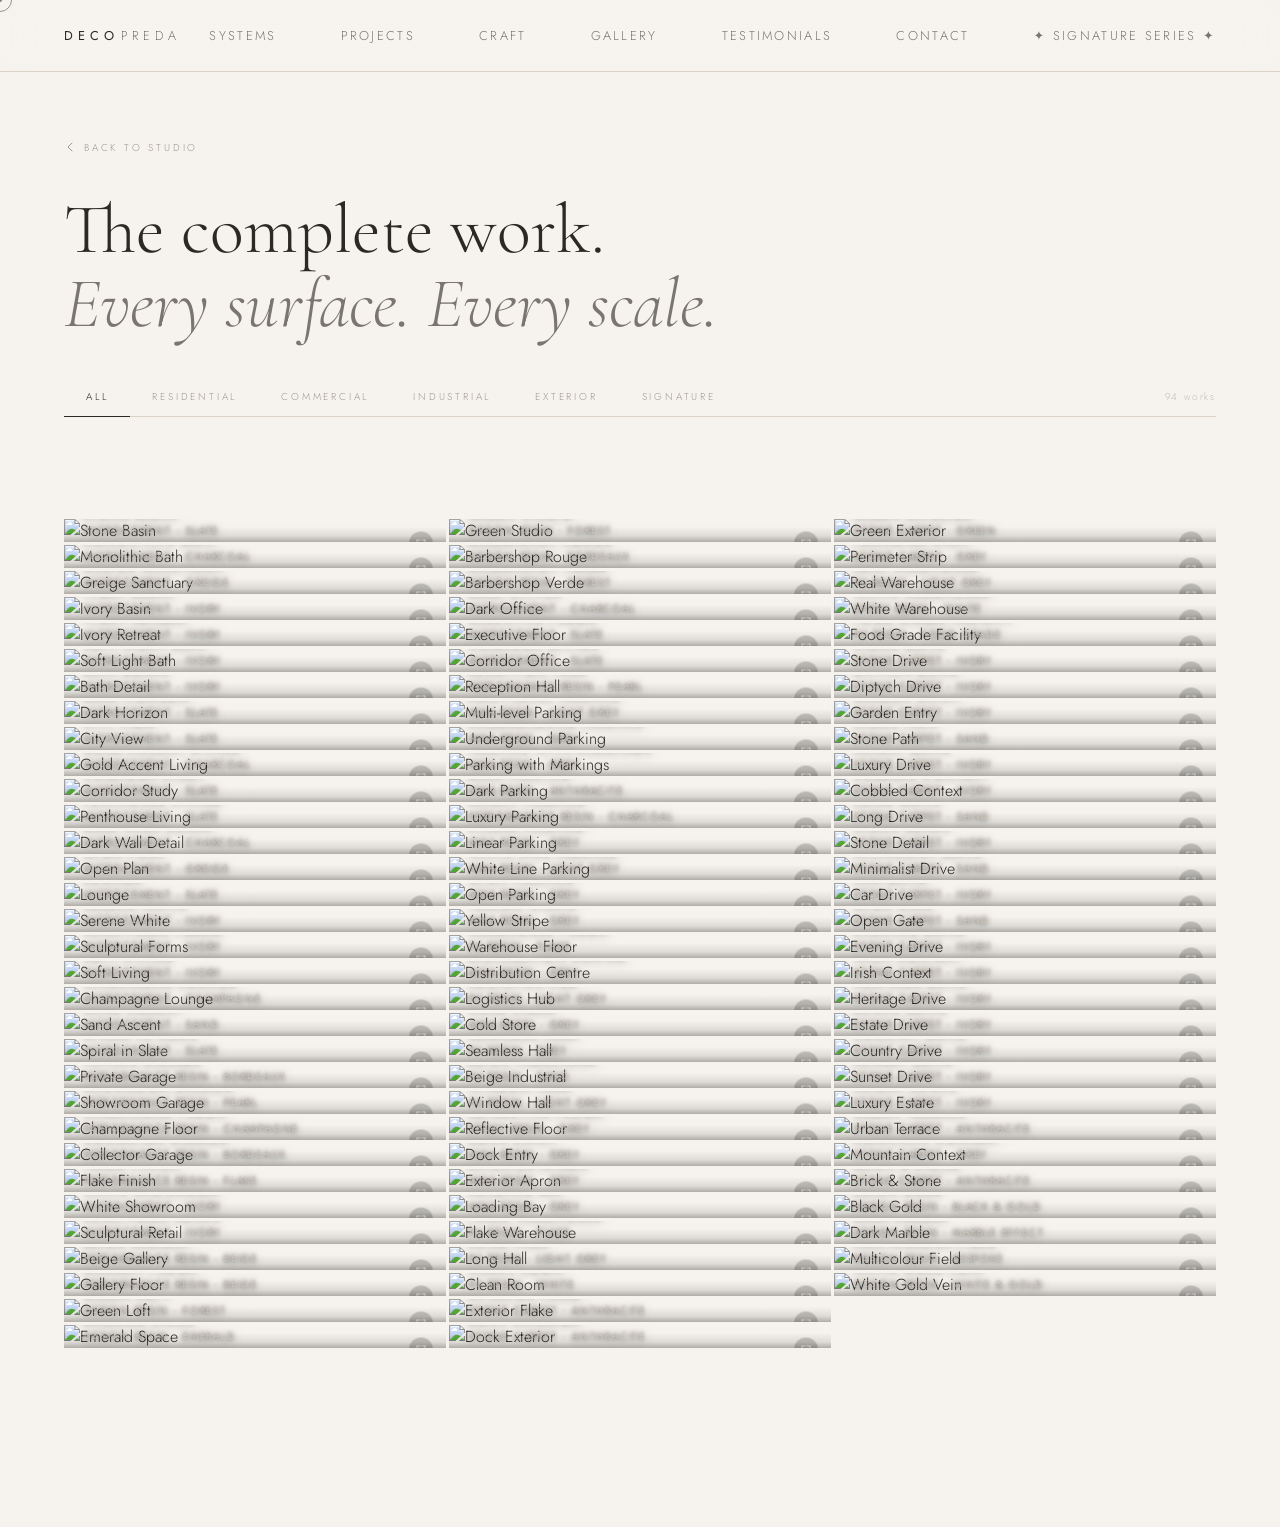
==== commit de9e897d: "Update gallery.html" ====
--- a/gallery.html
+++ b/gallery.html
@@ -110,6 +110,16 @@
       position: relative;
       overflow: hidden;
       cursor: pointer;
+      /* ── Scroll reveal ── */
+      opacity: 0;
+      transform: translateY(14px);
+      transition:
+        opacity 0.55s cubic-bezier(0.22, 1, 0.36, 1),
+        transform 0.55s cubic-bezier(0.22, 1, 0.36, 1);
+    }
+    .gal-item.visible {
+      opacity: 1;
+      transform: translateY(0);
     }
     .gal-item[data-hidden="true"] { display: none; }
     .gal-swatch {
@@ -183,6 +193,12 @@
     }
     @media (max-width: 900px) { .gal-grid { columns: 2; } }
     @media (max-width: 500px) { .gal-grid { columns: 1; } }
+
+    /* ══ SCROLLBAR STILIZAT ══ */
+    ::-webkit-scrollbar { width: 5px; height: 5px; }
+    ::-webkit-scrollbar-track { background: var(--ivory-2); }
+    ::-webkit-scrollbar-thumb { background: var(--taupe); border-radius: 2px; }
+    ::-webkit-scrollbar-thumb:hover { background: var(--taupe-d); }
 
     /* ══ LIGHTBOX ══ */
     .lightbox {
@@ -248,7 +264,9 @@
 </head>
 <body class="light-body">
 
+  <!-- ══ SCROLL PROGRESS — bara taupe în vârf ══ -->
   <div class="progress" id="progress" aria-hidden="true"></div>
+
   <div class="cursor" id="cursor" aria-hidden="true">
     <div class="cursor__ring"></div>
     <div class="cursor__dot"></div>
@@ -277,7 +295,6 @@
     </div>
   </nav>
 
-  <!-- ══ BACKDROP NAV ══ -->
   <div class="nav__backdrop" id="navBackdrop" aria-hidden="true"></div>
 
   <!-- ══ GALLERY PAGE ══ -->
@@ -332,28 +349,31 @@
     </div>
   </div>
 
-  <!-- script.js gestionează: nav, cursor, progress, yr -->
   <script src="script.js"></script>
 
-  <!-- Cod specific galeriei -->
   <script>
   'use strict';
 
   const EXPAND_ICON = `<svg width="12" height="12" viewBox="0 0 12 12" fill="none"><path d="M2 2h3M2 2v3M10 2H7M10 2v3M2 10h3M2 10V7M10 10H7M10 10V7" stroke="currentColor" stroke-width="1" stroke-linecap="round"/></svg>`;
 
   let allItems = [];
+  let visibleItems = [];
+  let currentLbIdx = 0;
 
   /* ── Flatten manifest ── */
   function flattenData(data) {
     const items = [];
     function addItems(arr, filter) {
       if (!Array.isArray(arr)) return;
-      arr.forEach(img => items.push({ src: img.src, name: img.name || '', material: img.material || '', location: img.location || '', filter }));
+      arr.forEach(img => items.push({
+        src: img.src, name: img.name || '',
+        material: img.material || '', location: img.location || '', filter
+      }));
     }
     if (data.residential) Object.values(data.residential).forEach(a => addItems(a, 'residential'));
-    if (data.commercial)  Object.values(data.commercial).forEach(a => addItems(a, 'commercial'));
+    if (data.commercial)  Object.values(data.commercial).forEach(a  => addItems(a, 'commercial'));
     if (Array.isArray(data.industrial)) addItems(data.industrial, 'industrial');
-    if (data.exterior)    Object.values(data.exterior).forEach(a => addItems(a, 'exterior'));
+    if (data.exterior)    Object.values(data.exterior).forEach(a    => addItems(a, 'exterior'));
     if (Array.isArray(data.signature))  addItems(data.signature, 'signature');
     return items;
   }
@@ -361,118 +381,180 @@
   /* ── Build card ── */
   function buildCard(img) {
     const div = document.createElement('div');
-    div.className = 'gal-item'; div.role = 'listitem'; div.tabIndex = 0;
-    div.dataset.filter = img.filter; div.dataset.hidden = 'false';
-    div.dataset.name = img.name; div.dataset.material = img.material;
-    div.dataset.location = img.location; div.dataset.src = img.src;
+    div.className = 'gal-item';
+    div.setAttribute('role', 'listitem');
+    div.setAttribute('tabindex', '0');
+    div.dataset.filter   = img.filter;
+    div.dataset.hidden   = 'false';
+    div.dataset.name     = img.name;
+    div.dataset.material = img.material;
+    div.dataset.location = img.location;
+    div.dataset.src      = img.src;
     div.innerHTML = `
       <img class="gal-swatch" src="images/${img.src}" alt="${img.name}" loading="lazy" decoding="async" />
       <div class="gal-item__over">
-        <div class="gal-item__expand">${EXPAND_ICON}</div>
+        <div class="gal-item__expand" aria-hidden="true">${EXPAND_ICON}</div>
         <span class="gal-item__name">${img.name}</span>
         <span class="gal-item__mat">${img.material}</span>
       </div>`;
     return div;
   }
+
+  /* ── Scroll reveal via IntersectionObserver ── */
+  function attachRevealObserver(cards) {
+    const obs = new IntersectionObserver((entries) => {
+      entries.forEach(e => {
+        if (e.isIntersecting) {
+          e.target.classList.add('visible');
+          obs.unobserve(e.target);
+        }
+      });
+    }, { threshold: 0.06, rootMargin: '0px 0px -20px 0px' });
+    cards.forEach(c => obs.observe(c));
+  }
+
+  /* ── Lightbox ── */
+  const lbEl      = document.getElementById('lightbox');
+  const lbSurface = document.getElementById('lbSurface');
+  const lbName    = document.getElementById('lbName');
+  const lbMat     = document.getElementById('lbMat');
+  const lbCounter = document.getElementById('lbCounter');
+  const lbClose   = document.getElementById('lbClose');
+  const lbPrev    = document.getElementById('lbPrev');
+  const lbNext    = document.getElementById('lbNext');
+
+  function lbOpen(idx) {
+    visibleItems = Array.from(document.querySelectorAll('.gal-item:not([data-hidden="true"])'));
+    currentLbIdx = Math.max(0, Math.min(idx, visibleItems.length - 1));
+    lbShow(currentLbIdx);
+    lbEl.classList.add('open');
+    lbEl.setAttribute('aria-hidden', 'false');
+    document.body.style.overflow = 'hidden';
+    lbClose.focus();
+  }
+
+  function lbShow(idx) {
+    const card = visibleItems[idx];
+    if (!card) return;
+    lbSurface.src = 'images/' + card.dataset.src;
+    lbSurface.alt = card.dataset.name;
+    lbName.textContent    = card.dataset.name;
+    lbMat.textContent     = card.dataset.material;
+    lbCounter.textContent = (idx + 1) + ' / ' + visibleItems.length;
+  }
+
+  function lbClose_fn() {
+    lbEl.classList.remove('open');
+    lbEl.setAttribute('aria-hidden', 'true');
+    lbSurface.src = '';
+    document.body.style.overflow = '';
+  }
+
+  function lbStep(dir) {
+    currentLbIdx = (currentLbIdx + dir + visibleItems.length) % visibleItems.length;
+    lbShow(currentLbIdx);
+  }
+
+  lbClose && lbClose.addEventListener('click', lbClose_fn);
+  lbPrev  && lbPrev.addEventListener('click',  () => lbStep(-1));
+  lbNext  && lbNext.addEventListener('click',  () => lbStep(1));
+
+  lbEl && lbEl.addEventListener('click', e => { if (e.target === lbEl) lbClose_fn(); });
+
+  document.addEventListener('keydown', e => {
+    if (!lbEl.classList.contains('open')) return;
+    if (e.key === 'Escape')     lbClose_fn();
+    if (e.key === 'ArrowLeft')  lbStep(-1);
+    if (e.key === 'ArrowRight') lbStep(1);
+  });
+
+  /* ── Touch swipe on lightbox ── */
+  let lbTouchX = 0;
+  lbEl && lbEl.addEventListener('touchstart', e => { lbTouchX = e.touches[0].clientX; }, { passive: true });
+  lbEl && lbEl.addEventListener('touchend', e => {
+    const dx = e.changedTouches[0].clientX - lbTouchX;
+    if (Math.abs(dx) > 40) lbStep(dx < 0 ? 1 : -1);
+  });
+
+  /* ── Filter ── */
+  let currentFilter = 'all';
+  const countEl = document.getElementById('galCount');
+
+  function applyFilter(f) {
+    currentFilter = f;
+    const cards = Array.from(document.querySelectorAll('.gal-item'));
+    let shown = 0;
+    cards.forEach(c => {
+      const hide = f !== 'all' && c.dataset.filter !== f;
+      c.dataset.hidden = hide ? 'true' : 'false';
+      if (!hide) shown++;
+    });
+    if (countEl) countEl.textContent = shown + ' works';
+  }
+
+  document.querySelectorAll('.gal-filter').forEach(btn => {
+    btn.addEventListener('click', () => {
+      document.querySelectorAll('.gal-filter').forEach(b => {
+        b.classList.remove('active');
+        b.setAttribute('aria-selected', 'false');
+      });
+      btn.classList.add('active');
+      btn.setAttribute('aria-selected', 'true');
+      applyFilter(btn.dataset.filter);
+    });
+  });
+
+  /* ── URL filter param ── */
+  (function () {
+    const p = new URLSearchParams(window.location.search);
+    const f = p.get('filter') || p.get('domain');
+    if (f) {
+      const btn = document.querySelector(`.gal-filter[data-filter="${f}"]`);
+      if (btn) btn.click();
+    }
+  })();
 
   /* ── Init gallery ── */
   async function initGallery() {
     const grid    = document.getElementById('galGrid');
     const loading = document.getElementById('galLoading');
     try {
-      const res  = await fetch("images.json", { cache: "no-cache" });
+      const res  = await fetch('images.json', { cache: 'no-cache' });
       if (!res.ok) throw new Error('images.json not found');
       const data = await res.json();
       allItems   = flattenData(data);
-      loading.remove();
-      allItems.forEach(img => {
+      if (loading) loading.remove();
+
+      const cards = allItems.map(img => {
         const card = buildCard(img);
         grid.appendChild(card);
-        card.addEventListener('click',   () => openLightbox(card));
-        card.addEventListener('keydown', e => { if (e.key === 'Enter' || e.key === ' ') openLightbox(card); });
+
+        /* click & keyboard open lightbox */
+        card.addEventListener('click', () => {
+          visibleItems = Array.from(document.querySelectorAll('.gal-item:not([data-hidden="true"])'));
+          const idx = visibleItems.indexOf(card);
+          lbOpen(idx >= 0 ? idx : 0);
+        });
+        card.addEventListener('keydown', e => {
+          if (e.key === 'Enter' || e.key === ' ') { e.preventDefault(); card.click(); }
+        });
+
+        return card;
       });
-      updateCount();
+
+      /* Reveal observer after all cards added */
+      attachRevealObserver(cards);
+
+      /* Recount after filter applied */
+      applyFilter(currentFilter);
+
     } catch (err) {
-      console.error('[Gallery]', err);
-      loading.textContent = 'Gallery unavailable — ' + err.message;
-      loading.style.color = 'rgba(220,100,100,0.8)';
-    }
-  }
-
-  /* ── Filter ── */
-  const filterBtns = document.querySelectorAll('.gal-filter');
-  const countEl    = document.getElementById('galCount');
-  function getItems() { return Array.from(document.querySelectorAll('.gal-item')); }
-  function updateCount() {
-    const n = getItems().filter(i => i.dataset.hidden !== 'true').length;
-    countEl.textContent = n + ' project' + (n !== 1 ? 's' : '');
-  }
-  filterBtns.forEach(btn => {
-    btn.addEventListener('click', () => {
-      filterBtns.forEach(b => { b.classList.remove('active'); b.setAttribute('aria-selected', 'false'); });
-      btn.classList.add('active'); btn.setAttribute('aria-selected', 'true');
-      const f = btn.dataset.filter;
-      getItems().forEach(item => { item.dataset.hidden = (f === 'all' || item.dataset.filter === f) ? 'false' : 'true'; });
-      updateCount();
-    });
-  });
-
-  /* ── Lightbox ── */
-  const lb      = document.getElementById('lightbox');
-  const lbSurf  = document.getElementById('lbSurface');
-  const lbName  = document.getElementById('lbName');
-  const lbMat   = document.getElementById('lbMat');
-  const lbClose = document.getElementById('lbClose');
-  const lbPrev  = document.getElementById('lbPrev');
-  const lbNext  = document.getElementById('lbNext');
-  const lbCnt   = document.getElementById('lbCounter');
-  let visibleItems = [], lbCurrent = 0;
-
-  function getVisible() { return getItems().filter(i => i.dataset.hidden !== 'true'); }
-  function openLightbox(item) {
-    visibleItems = getVisible(); lbCurrent = visibleItems.indexOf(item);
-    renderLb(); lb.classList.add('open'); lb.setAttribute('aria-hidden', 'false'); document.body.style.overflow = 'hidden';
-  }
-  function closeLightbox() {
-    lb.classList.remove('open'); lb.setAttribute('aria-hidden', 'true'); document.body.style.overflow = '';
-  }
-  function renderLb() {
-    const item = visibleItems[lbCurrent]; if (!item) return;
-    lbSurf.src = 'images/' + item.dataset.src; lbSurf.alt = item.dataset.name;
-    lbName.textContent = item.dataset.name;
-    lbMat.textContent  = item.dataset.material + (item.dataset.location ? ' · ' + item.dataset.location : '');
-    lbCnt.textContent  = (lbCurrent + 1) + ' / ' + visibleItems.length;
-  }
-  function prevImg() { lbCurrent = (lbCurrent - 1 + visibleItems.length) % visibleItems.length; renderLb(); }
-  function nextImg() { lbCurrent = (lbCurrent + 1) % visibleItems.length; renderLb(); }
-  lbClose.addEventListener('click', closeLightbox);
-  lbPrev.addEventListener('click', prevImg);
-  lbNext.addEventListener('click', nextImg);
-  lb.addEventListener('click', e => { if (e.target === lb) closeLightbox(); });
-  document.addEventListener('keydown', e => {
-    if (!lb.classList.contains('open')) return;
-    if (e.key === 'Escape') closeLightbox();
-    if (e.key === 'ArrowLeft') prevImg();
-    if (e.key === 'ArrowRight') nextImg();
-  });
-  let tsX = 0;
-  lb.addEventListener('touchstart', e => { tsX = e.changedTouches[0].clientX; }, { passive: true });
-  lb.addEventListener('touchend', e => {
-    const dx = e.changedTouches[0].clientX - tsX;
-    if (Math.abs(dx) > 45) { dx < 0 ? nextImg() : prevImg(); }
-  }, { passive: true });
-
-  /* ── URL filter param ── */
-  (function() {
-    const p = new URLSearchParams(window.location.search);
-    const f = p.get('filter') || p.get('domain');
-    if (!f || f === 'all') return;
-    const btn = document.querySelector(`.gal-filter[data-filter="${f}"]`);
-    if (btn) btn.click();
-  })();
+      console.warn('[Gallery]', err);
+      if (loading) loading.textContent = 'Gallery unavailable.';
+    }
+  }
 
   initGallery();
   </script>
-
 </body>
 </html>
--- a/style.css
+++ b/style.css
@@ -2997,82 +2997,67 @@
   .systems__h { margin-bottom: clamp(32px, 6vw, 48px); }
   .projects__h { margin-bottom: clamp(32px, 6vw, 48px); }
 }
-
 /* ════════════════════════════════════════════════════════════
-   DECO PREDA — NAV MOBILE — v9 FINAL
-   Înlocuiește TOT blocul nav de la finalul style.css
+   DECO PREDA — NAV MOBILE — V6 FUNCTIONAL + QUIET LUXURY
+   Baza: V6 (funcțional pe iOS) + design rafinat
    ════════════════════════════════════════════════════════════ */
 
 /* ── Burger lines ─────────────────────────────────────────── */
 .nav__burger-line {
   display: block;
   width: 24px;
-  height: 2px; /* Mărește de la 1px la 2px pentru un aspect mai solid */
-  background: #000000 !important; /* Forțează negru pur pentru test */
-  /* restul proprietăților rămân neschimbate */
-}
-
-.nav:not(.on-light) .nav__burger-line {
+  height: 1.5px;
   background: #ECE6DD;
-}
-
-.nav__burger.is-open .nav__burger-line {
-  background: #2B2826 !important;
-}
-.nav__burger.is-open .nav__burger-line:nth-child(1) {
-  transform: translateY(9px) rotate(45deg);
-}
-.nav__burger.is-open .nav__burger-line:nth-child(2) {
-  opacity: 0;
-  transform: scaleX(0);
-}
-.nav__burger.is-open .nav__burger-line:nth-child(3) {
-  transform: translateY(-9px) rotate(-45deg);
-}
+  border-radius: 0;
+  transition: transform 0.4s cubic-bezier(0.22,1,0.36,1), opacity 0.25s ease;
+}
+.nav.on-light .nav__burger-line { background: #2B2826; }
+.nav__burger.is-open .nav__burger-line { background: #2B2826 !important; }
+.nav__burger.is-open .nav__burger-line:nth-child(1) { transform: translateY(8px) rotate(45deg); }
+.nav__burger.is-open .nav__burger-line:nth-child(2) { opacity: 0; transform: scaleX(0); }
+.nav__burger.is-open .nav__burger-line:nth-child(3) { transform: translateY(-8px) rotate(-45deg); }
 
 /* ── Backdrop ─────────────────────────────────────────────── */
 .nav__backdrop {
-  position: fixed;
-  inset: 0;
-  z-index: 1998;
-  background: rgba(10, 9, 8, 0.55);
-  opacity: 0;
-  visibility: hidden;
-  pointer-events: none;
+  position: fixed; inset: 0; z-index: 998;
+  background: rgba(10, 9, 8, 0.45);
+  opacity: 0; visibility: hidden; pointer-events: none;
   transition: opacity 0.35s ease, visibility 0s linear 0.35s;
 }
 .nav__backdrop.is-active {
-  opacity: 1;
-  visibility: visible;
-  pointer-events: auto;
+  opacity: 1; visibility: visible; pointer-events: auto;
   transition: opacity 0.35s ease, visibility 0s linear 0s;
 }
 
 /* ══ MOBIL ════════════════════════════════════════════════ */
 @media (max-width: 900px) {
 
+  /* Nav bar pe mobil — ivory solid */
   .nav {
-    height: 100px !important;
+    height: 64px !important;
     background: rgba(246, 243, 238, 0.98) !important;
     backdrop-filter: none !important;
     -webkit-backdrop-filter: none !important;
+    border-bottom: 1px solid rgba(217, 209, 197, 0.6) !important;
   }
 
   .nav.on-dark {
     background: rgba(246, 243, 238, 0.98) !important;
   }
 
+  /* Burger */
   .nav__burger {
     display: flex !important;
     flex-direction: column !important;
-    gap: 7px !important;
+    gap: 6px !important;
     padding: 10px !important;
     background: none !important;
     border: none !important;
     cursor: pointer !important;
-    z-index: 2100 !important;
+    z-index: 1001 !important;
   }
 
+  /* Panel — identic V6 ca structură, rafinat vizual */
   .nav__panel {
     display: flex !important;
     flex-direction: column !important;
@@ -3081,45 +3066,66 @@
     right: 0 !important;
     bottom: 0 !important;
     left: auto !important;
-    width: 85vw !important;
-    max-width: 340px !important;
-    z-index: 2000 !important;
+    width: 78vw !important;
+    max-width: 320px !important;
+    z-index: 1000 !important;
     padding: 0 !important;
     margin: 0 !important;
     box-sizing: border-box !important;
     overflow: hidden !important;
+
+    /* Ivory solid — fără backdrop-filter care rupe iOS */
     background: #F6F3EE !important;
-    box-shadow: -10px 0 40px rgba(0,0,0,0.15) !important;
-    border-left: 1px solid rgba(43,40,38,0.08) !important;
-    transform: translateX(102%) !important;
+    border-left: 1px solid rgba(217, 209, 197, 0.8) !important;
+    box-shadow: -8px 0 48px rgba(10, 9, 8, 0.12) !important;
+
+    /* Nicio mască — bug Safari */
+    -webkit-mask-image: none !important;
+    mask-image: none !important;
+
+    /* Identic V6 */
+    transform: translateX(110%) !important;
     visibility: hidden !important;
-    pointer-events: none !important;
-    transition: transform 0.5s cubic-bezier(0.22,1,0.36,1),
-                visibility 0s linear 0.5s,
-                pointer-events 0s linear 0.5s !important;
+    transition: transform 0.44s cubic-bezier(0.22,1,0.36,1),
+                visibility 0s linear 0.44s !important;
   }
 
   .nav__panel.is-active {
     transform: translateX(0) !important;
     visibility: visible !important;
-    pointer-events: auto !important;
-    transition: transform 0.5s cubic-bezier(0.22,1,0.36,1),
-                visibility 0s linear 0s,
-                pointer-events 0s linear 0s !important;
+    transition: transform 0.44s cubic-bezier(0.22,1,0.36,1),
+                visibility 0s linear 0s !important;
   }
 
-  /* Mist effect */
+  /* Linie decorativă sus — Quiet Luxury detail */
+  .nav__panel::before {
+    content: '';
+    position: absolute;
+    top: 64px;
+    left: 28px;
+    right: 24px;
+    height: 1px;
+    background: rgba(217, 209, 197, 0.6);
+    z-index: 3;
+    pointer-events: none;
+  }
+
+  /* Fade gradient la baza panoului */
   .nav__panel::after {
     content: '';
     position: absolute;
     bottom: 0; left: 0; right: 0;
-    height: 25%;
-    background: linear-gradient(to bottom, transparent 0%, #F6F3EE 100%);
-    pointer-events: none;
+    height: 120px;
+    background: linear-gradient(
+      to bottom,
+      transparent 0%,
+      rgba(246, 243, 238, 0.95) 100%
+    );
+    pointer-events: none !important;
     z-index: 2;
   }
 
-  /* ── MENU-SCROLL ────────────────────────────────────────── */
+  /* Menu scroll — identic V6, toate link-urile vizibile */
   .menu-scroll {
     display: flex !important;
     flex-direction: column !important;
@@ -3127,13 +3133,11 @@
     width: 100% !important;
     height: 100% !important;
     box-sizing: border-box !important;
-    opacity: 1 !important;
-    visibility: visible !important;
-    pointer-events: auto !important;
-
-    padding-top: 120px !important;
-    padding-bottom: 100px !important;
-    padding-left: 32px !important;
+
+    /* Padding generos — toate cele 7 link-uri vizibile fără scroll */
+    padding-top: 80px !important;
+    padding-bottom: 80px !important;
+    padding-left: 28px !important;
     padding-right: 24px !important;
 
     overflow-y: auto !important;
@@ -3141,60 +3145,78 @@
     -webkit-overflow-scrolling: touch !important;
     overscroll-behavior-y: contain !important;
     background: transparent !important;
+
+    /* Fără mască — bug Safari */
     -webkit-mask-image: none !important;
     mask-image: none !important;
   }
 
-  /* ── NAV ITEMS ────────────────────────────────────────────*/
+  /* Nav items — Quiet Luxury */
   .nav__item {
     font-family: 'Cormorant Garamond', Georgia, serif !important;
-    font-size: 30px !important;
+    font-size: clamp(24px, 5.5vw, 32px) !important;
     font-weight: 300 !important;
-    letter-spacing: -0.01em !important;
+    letter-spacing: 0.01em !important;
+    line-height: 1.2 !important;
     text-transform: none !important;
     color: #2B2826 !important;
     text-decoration: none !important;
+
     display: block !important;
     width: 100% !important;
-    padding: 14px 0 !important;
+    padding: 12px 0 !important;
     margin: 0 !important;
     border: none !important;
-    border-bottom: 1px solid rgba(43,40,38,0.10) !important;
+    border-bottom: 1px solid rgba(217, 209, 197, 0.5) !important;
     background: transparent !important;
+    box-shadow: none !important;
+
+    /* Z-index și pointer-events — identic V6 */
     position: relative !important;
     z-index: 1 !important;
-    box-shadow: none !important;
     pointer-events: auto !important;
     cursor: pointer !important;
-    transition: opacity 0.2s ease !important;
-    -webkit-tap-highlight-color: rgba(0,0,0,0.05) !important;
+
+    opacity: 1 !important;
+    transition: opacity 0.2s ease, color 0.2s ease !important;
+    -webkit-tap-highlight-color: rgba(122, 115, 106, 0.08) !important;
   }
 
+  /* Elimină underline-ul de pe desktop */
   .nav__item::after { display: none !important; }
 
-  .menu-scroll .nav__item:nth-child(1) { opacity: 1    !important; }
-  .menu-scroll .nav__item:nth-child(2) { opacity: 0.85 !important; }
-  .menu-scroll .nav__item:nth-child(3) { opacity: 0.65 !important; }
-  .menu-scroll .nav__item:nth-child(4) { opacity: 0.45 !important; }
-  .menu-scroll .nav__item:nth-child(n+5) { opacity: 0.25 !important; }
-
+  /* Toate link-urile la opacitate 1 — toate vizibile clar */
+  .menu-scroll .nav__item:nth-child(1) { opacity: 1 !important; }
+  .menu-scroll .nav__item:nth-child(2) { opacity: 1 !important; }
+  .menu-scroll .nav__item:nth-child(3) { opacity: 1 !important; }
+  .menu-scroll .nav__item:nth-child(4) { opacity: 1 !important; }
+  .menu-scroll .nav__item:nth-child(n+5) { opacity: 1 !important; }
+
+  .nav__item:hover,
   .nav__item:active,
   .nav__item:focus {
     opacity: 1 !important;
+    color: #7A736A !important;
     outline: none !important;
   }
 
-  .nav__item--contact { color: #7A736A !important; }
-
+  /* Contact — taupe subtil */
+  .nav__item--contact {
+    color: #7A736A !important;
+    font-size: clamp(20px, 4.5vw, 26px) !important;
+  }
+
+  /* Signature Series — sans-serif mic, elegant */
   .nav__item--sig {
     font-family: 'Jost', system-ui, sans-serif !important;
-    font-size: 10px !important;
-    letter-spacing: 0.28em !important;
+    font-size: 9px !important;
+    letter-spacing: 0.38em !important;
     text-transform: uppercase !important;
-    color: #7A756F !important;
+    color: #9E9890 !important;
     border-bottom: none !important;
-    padding-top: 20px !important;
-    opacity: 0.6 !important;
+    padding-top: 16px !important;
+    padding-bottom: 8px !important;
+    opacity: 1 !important;
   }
 
   .nav__item--cta {
@@ -3226,8 +3248,10 @@
     max-width: none !important;
     height: auto !important;
     background: none !important;
+    -webkit-backdrop-filter: none !important;
+    backdrop-filter: none !important;
+    border: none !important;
     box-shadow: none !important;
-    border: none !important;
     overflow: visible !important;
     padding: 0 !important;
     flex-direction: row !important;
@@ -3236,9 +3260,12 @@
     transition: none !important;
     opacity: 1 !important;
     z-index: auto !important;
+    -webkit-mask-image: none !important;
+    mask-image: none !important;
   }
 
-  .nav__panel::after { display: none !important; }
+  .nav__panel::before { display: none !important; }
+  .nav__panel::after  { display: none !important; }
 
   .menu-scroll {
     display: flex !important;
@@ -3274,18 +3301,21 @@
     visibility: visible !important;
     margin: 0 !important;
     position: relative !important;
+    z-index: auto !important;
     transition: color 0.25s ease !important;
     text-decoration: none !important;
     pointer-events: auto !important;
-    cursor: pointer !important;
+    cursor: none !important;
   }
 
   .nav__item::after {
     content: '' !important;
     display: block !important;
     position: absolute !important;
-    bottom: -2px !important; left: 0 !important;
-    width: 0 !important; height: 1px !important;
+    bottom: -2px !important;
+    left: 0 !important;
+    width: 0 !important;
+    height: 1px !important;
     background: #7A736A !important;
     transition: width 0.5s cubic-bezier(0.22,1,0.36,1) !important;
   }
@@ -3307,24 +3337,3 @@
   }
 
 } /* end desktop */
-/* ── NAV MOBILE FIX — z-index + touch ── */
-@media (max-width: 900px) {
-  .nav__panel::after {
-    z-index: 1 !important;
-    pointer-events: none !important;
-  }
-
-  .menu-scroll {
-    position: relative;
-    z-index: 5 !important;
-  }
-
-  .nav__item {
-    z-index: 10 !important;
-    position: relative !important;
-    pointer-events: auto !important;
-    touch-action: manipulation !important;
-    cursor: auto !important;
-    transition: opacity 0.15s ease !important;
-  }
-}
